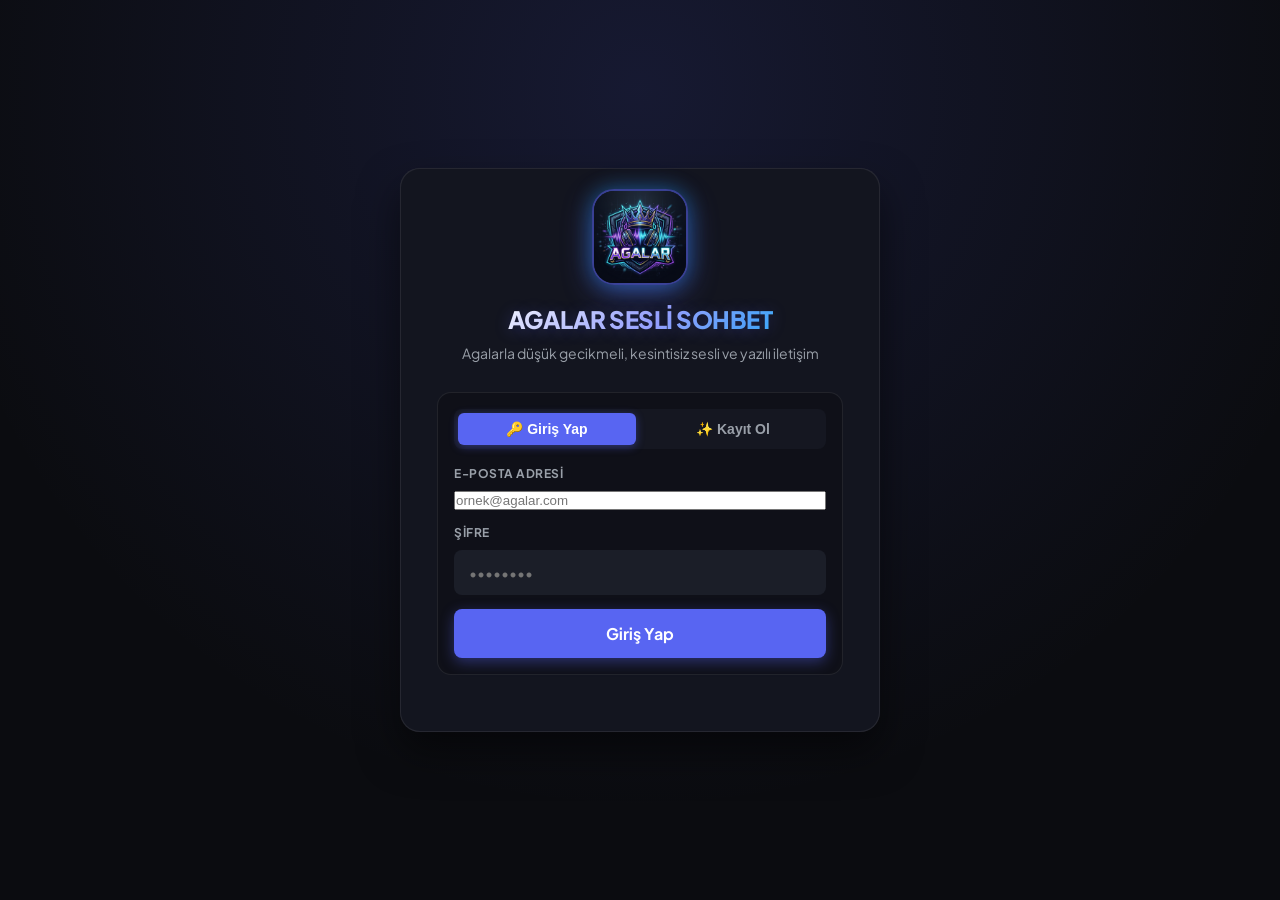
==== static/index.html @ 7a7f9367 "Add files via upload" ====
<!DOCTYPE html>
<html lang="tr">
<head>
    <meta charset="UTF-8">
    <meta name="viewport" content="width=device-width, initial-scale=1.0, maximum-scale=1.0, user-scalable=no, viewport-fit=cover">
    <title>AGALAR SESLİ SOHBET</title>
    <link rel="preconnect" href="https://fonts.googleapis.com">
    <link rel="preconnect" href="https://fonts.gstatic.com" crossorigin>
    <link href="https://fonts.googleapis.com/css2?family=Plus+Jakarta+Sans:wght@400;500;600;700;800;900&display=swap" rel="stylesheet">
    <link rel="icon" href="/static/logo.png">
    <link rel="manifest" href="/manifest.json">
    <meta name="theme-color" content="#5865F2">
    <meta name="mobile-web-app-capable" content="yes">
    <meta name="apple-mobile-web-app-capable" content="yes">
    <meta name="apple-mobile-web-app-status-bar-style" content="black-translucent">
    <meta name="apple-mobile-web-app-title" content="Agalar">
    <link rel="apple-touch-icon" href="/icon-192.png">
    <link rel="stylesheet" href="/static/style.css">
</head>
<body>
    <!-- MASAÜSTÜ SİNEMATİK AÇILIŞ ANİMASYONU (SPLASH SCREEN) -->
    <div id="splash-screen" class="splash-screen hidden">
        <div class="splash-content">
            <div class="splash-logo-wrapper">
                <div class="splash-glow-ring ring-1"></div>
                <div class="splash-glow-ring ring-2"></div>
                <img src="/static/logo.png" alt="AGALAR Logo" class="splash-logo-img">
            </div>
            <div class="splash-brand-title">AGALAR SESLİ SOHBET</div>
            <div class="splash-soundwaves">
                <span class="wave-bar"></span>
                <span class="wave-bar"></span>
                <span class="wave-bar"></span>
                <span class="wave-bar"></span>
                <span class="wave-bar"></span>
                <span class="wave-bar"></span>
                <span class="wave-bar"></span>
            </div>
            <div class="splash-progress-box">
                <div class="splash-progress-bar">
                    <div id="splash-progress-fill" class="splash-progress-fill"></div>
                </div>
                <span id="splash-status-text" class="splash-status-text">👑 Ses Motoru Yükleniyor...</span>
            </div>
            <div class="splash-footer-badge">DESKTOP GAMING EDITION • LOW RAM</div>
        </div>
    </div>

    <div id="app">
        <!-- MASAÜSTÜ ÖZEL ÜST BAR (CUSTOM DESKTOP TITLEBAR) -->
        <div id="desktop-custom-titlebar" class="desktop-custom-titlebar">
            <div class="dt-left">
                <img src="/static/logo.png" alt="Logo" class="dt-logo">
                <span class="dt-app-title">AGALAR SESLİ SOHBET</span>
                <span class="dt-badge-edition">PRO DESKTOP</span>
            </div>
            <div class="dt-center">
                <span class="dt-status-pill">
                    <span class="pill-dot"></span>
                    <span id="dt-channel-indicator">Beklemede</span>
                </span>
            </div>
            <div class="dt-right">
                <div class="dt-stat-item" title="Tahmini RAM Tüketimi">
                    <span class="dt-stat-icon">⚡</span>
                    <span class="dt-stat-val">~34 MB</span>
                </div>
                <button type="button" id="btn-toggle-compact" class="dt-btn-action" title="Kompakt / Tam Ekran Görünüm">
                    <span id="compact-icon">🗖</span>
                    <span id="compact-text">Kompakt Mod</span>
                </button>
            </div>
        </div>

        <!-- 1. GİRİŞ EKRANI (LOBBY) -->
        <div id="lobby-screen" class="screen-view">
            <div class="lobby-card">
                <div class="lobby-header">
                    <div class="app-logo">
                        <img src="/static/logo.png" alt="AGALAR SESLİ SOHBET" class="agalar-brand-logo">
                    </div>
                    <h1 class="brand-title">AGALAR SESLİ SOHBET</h1>
                    <p class="subtitle">Agalarla düşük gecikmeli, kesintisiz sesli ve yazılı iletişim</p>
                </div>

                <!-- KİMLİK DOĞRULAMA (GİRİŞ / KAYIT) ALANI -->
                <div id="auth-guest-view" class="auth-box">
                    <div class="auth-tabs">
                        <button type="button" id="tab-btn-login" class="auth-tab-btn active">🔑 Giriş Yap</button>
                        <button type="button" id="tab-btn-register" class="auth-tab-btn">✨ Kayıt Ol</button>
                    </div>

                    <!-- GİRİŞ FORMU -->
                    <form id="auth-login-form" class="auth-form-card">
                        <div class="form-group">
                            <label for="auth-login-email">E-posta Adresi</label>
                            <input type="email" id="auth-login-email" placeholder="ornek@agalar.com" required autocomplete="email">
                        </div>
                        <div class="form-group">
                            <label for="auth-login-password">Şifre</label>
                            <input type="password" id="auth-login-password" placeholder="••••••••" required autocomplete="current-password">
                        </div>
                        <button type="submit" id="btn-do-login" class="btn-primary" style="width: 100%;">
                            <span>Giriş Yap</span>
                        </button>
                    </form>

                    <!-- KAYIT FORMU -->
                    <form id="auth-register-form" class="auth-form-card hidden">
                        <div class="form-group">
                            <label for="auth-reg-nick">Kullanıcı Adı (Takma Ad)</label>
                            <input type="text" id="auth-reg-nick" placeholder="Örn: KralAga" maxlength="20" required autocomplete="nickname">
                        </div>
                        <div class="form-group">
                            <label for="auth-reg-email">E-posta Adresi</label>
                            <input type="email" id="auth-reg-email" placeholder="ornek@agalar.com" required autocomplete="email">
                        </div>
                        <div class="form-group">
                            <label for="auth-reg-password">Şifre</label>
                            <input type="password" id="auth-reg-password" placeholder="En az 4 karakter" required autocomplete="new-password">
                        </div>
                        <div class="form-group">
                            <label>Profil Rengi</label>
                            <div class="color-picker" id="auth-reg-colors">
                                <button type="button" class="color-swatch active" style="--c: #5865F2;" data-color="#5865F2"></button>
                                <button type="button" class="color-swatch" style="--c: #23A55A;" data-color="#23A55A"></button>
                                <button type="button" class="color-swatch" style="--c: #F23F43;" data-color="#F23F43"></button>
                                <button type="button" class="color-swatch" style="--c: #FEE75C;" data-color="#FEE75C"></button>
                                <button type="button" class="color-swatch" style="--c: #EB459E;" data-color="#EB459E"></button>
                                <button type="button" class="color-swatch" style="--c: #57F287;" data-color="#57F287"></button>
                                <button type="button" class="color-swatch" style="--c: #00B0F4;" data-color="#00B0F4"></button>
                                <button type="button" class="color-swatch" style="--c: #E67E22;" data-color="#E67E22"></button>
                            </div>
                        </div>
                        <button type="submit" id="btn-do-register" class="btn-primary" style="width: 100%;">
                            <span>Kayıt Ol ve Oturumu Aç</span>
                        </button>
                    </form>
                </div>

                <!-- GİRİŞ YAPILMIŞ DURUM: ODA VE KULLANICI PROFİL ALANI -->
                <div id="auth-user-view" class="auth-logged-in-view hidden">
                    <div class="lobby-user-profile-badge">
                        <div class="lup-left">
                            <div class="lup-avatar" id="lobby-user-avatar">A</div>
                            <div class="lup-meta">
                                <div class="lup-name-row">
                                    <span class="lup-name" id="lobby-user-name">Kullanıcı</span>
                                    <span class="role-badge" id="lobby-user-role-badge">👤 Üye</span>
                                </div>
                                <span class="lup-email" id="lobby-user-email">email@agalar.com</span>
                            </div>
                        </div>
                        <div class="lup-actions">
                            <button type="button" id="btn-lobby-edit-nick" class="btn-action-sm" title="Kullanıcı Adını Değiştir">✏️ İsim Değiştir</button>
                            <button type="button" id="btn-lobby-logout" class="btn-action-sm danger" title="Oturumu Kapat">🚪 Çıkış</button>
                        </div>
                    </div>

                    <form id="join-form" class="lobby-form">
                        <!-- Gizli veya uyumlu inputlar -->
                        <input type="hidden" id="nickname-input" value="Misafir">
                        <div class="form-row">
                            <div class="form-group flex-1">
                                <label for="room-input">Sunucu / Grup Adı</label>
                                <input type="text" id="room-input" value="gaming" placeholder="Oda adı" maxlength="30" required autocomplete="off">
                            </div>
                            <div class="form-group flex-1">
                                <label for="select-initial-channel">Başlangıç Ses Odası</label>
                                <select id="select-initial-channel" class="lobby-channel-select">
                                    <option value="channel-1" selected>🔊 Ses Odası 1</option>
                                    <option value="channel-2">🔊 Ses Odası 2</option>
                                    <option value="channel-3">🔊 Ses Odası 3</option>
                                    <option value="channel-4">🔊 Ses Odası 4</option>
                                    <option value="channel-5">🔊 Ses Odası 5</option>
                                </select>
                            </div>
                        </div>

                        <div class="form-group">
                            <label for="password-input">Oda Şifresi (Opsiyonel)</label>
                            <input type="password" id="password-input" placeholder="Gizli oda için şifre (opsiyonel)" maxlength="20" autocomplete="new-password">
                        </div>

                        <!-- Mikrofon Test ve İzin Alanı -->
                        <div class="mic-test-box">
                            <div class="mic-test-header">
                                <span>🎤 Mikrofon Önizleme:</span>
                                <span id="mic-status-badge" class="badge">Bekleniyor</span>
                            </div>
                            <div class="mic-meter-bar">
                                <div id="mic-meter-fill" class="mic-meter-fill"></div>
                            </div>
                            <p class="mic-tip">Odaya girmeden önce mikrofonuna konuşarak çubuğun hareket ettiğini kontrol edebilirsin.</p>
                        </div>

                    <!-- Dış İnternet Tünel Paylaşımı (Bat gerektirmez) -->
                    <div class="tunnel-box">
                        <div class="tunnel-box-header">
                            <span>🌐 Uzaktaki Arkadaşlarla Paylaş</span>
                            <span id="tunnel-badge-lobby" class="badge">Kapalı</span>
                        </div>
                        <p class="tunnel-tip">Farklı evlerdeki arkadaşların için tek tıkla güvenli HTTPS tüneli açabilirsin.</p>
                        
                        <div id="tunnel-inactive-view" class="tunnel-controls">
                            <button type="button" id="btn-start-tunnel" class="btn-tunnel">
                                <span class="spinner hidden" id="tunnel-spinner"></span>
                                <span id="tunnel-btn-text">🌐 Tüneli Başlat (Link Al)</span>
                            </button>
                        </div>

                        <div id="tunnel-active-view" class="tunnel-active-row hidden">
                            <input type="text" id="tunnel-url-display" readonly class="tunnel-input" value="">
                            <button type="button" id="btn-copy-tunnel-url" class="btn-secondary">Kopyala</button>
                            <button type="button" id="btn-stop-tunnel" class="btn-danger-sm" title="Tüneli Kapat">✕</button>
                        </div>
                    </div>

                    <!-- Resmi Masaüstü Uygulaması Yükleme Alanı -->
                    <div class="desktop-app-box">
                        <div class="desktop-box-header">
                            <div class="desktop-box-title">
                                <span class="desktop-icon">👑</span>
                                <div>
                                    <strong class="desktop-title-text">Masaüstü Uygulamasını İndir</strong>
                                    <span class="badge badge-ram">⚡ ~34 MB RAM</span>
                                </div>
                            </div>
                            <span class="badge badge-verified">✔ Güvenli & Virüssüz</span>
                        </div>
                        <p class="desktop-tip">Tarayıcı üzerinden doğrudan Windows masaüstünüze kurulur. Şüpheli dosyalar gerektirmez, Discord gibi ağır programları aratmaz.</p>
                        <div class="desktop-actions">
                            <button type="button" id="btn-install-pwa" class="btn-pwa-install-main">
                                <span class="install-btn-icon">⬇️</span>
                                <span>Masaüstü Uygulaması Olarak İndir / Yükle</span>
                            </button>
                        </div>
                    </div>

                    <div id="error-message" class="error-box hidden"></div>

                    <button type="submit" id="btn-join" class="btn-primary">
                        <span>Odaya Katıl</span>
                        <svg width="20" height="20" viewBox="0 0 24 24" fill="none" stroke="currentColor" stroke-width="2.5">
                            <path d="M5 12h14M12 5l7 7-7 7"/>
                        </svg>
                    </button>
                </form>
            </div>
        </div>
    </div>

        <!-- 2. ODA EKRANI (ROOM INTERFACE) -->
        <div id="room-screen" class="screen-view hidden">
            <!-- ÜST BİLGİ ÇUBUĞU -->
            <header class="room-navbar">
                <div class="room-nav-left">
                    <button type="button" id="btn-mobile-channels-toggle" class="btn-mobile-nav" title="Ses Odaları Listesi">
                        <span class="nav-icon">📋</span>
                        <span class="nav-text">Odalar</span>
                    </button>
                    <div class="brand-badge-mini" title="AGALAR SESLİ SOHBET">
                        <img src="/static/logo.png" alt="AGALAR" class="mini-logo">
                        <span class="mini-brand-text">AGALAR</span>
                    </div>
                    <div class="channel-tag">
                        <span class="icon">🔊</span>
                        <span id="current-room-name" class="room-title">gaming</span>
                    </div>
                    <div class="user-count-badge">
                        <span class="online-dot"></span>
                        <span id="online-count">1 Kişi</span>
                    </div>
                </div>

                <div class="room-nav-center">
                    <div class="latency-indicator" id="latency-indicator" title="Sunucu Gecikmesi">
                        <span class="ping-dot"></span>
                        <span id="ping-text">-- ms</span>
                    </div>
                </div>

                <div class="room-nav-right">
                    <button id="btn-mobile-chat-toggle" class="btn-mobile-nav btn-mobile-chat" title="Yazılı Sohbeti Aç">
                        <span class="nav-icon">💬</span>
                        <span class="nav-text">Sohbet</span>
                        <span id="mobile-chat-unread-dot" class="chat-unread-dot hidden"></span>
                    </button>

                    <button id="btn-pwa-install-nav" class="btn-pwa-nav hidden" title="Masaüstü Uygulaması Olarak Yükle">
                        <span>🖥️ Masaüstüne Yükle</span>
                    </button>

                    <button id="btn-copy-link" class="btn-secondary" title="Arkadaşlarına göndermek için davet linkini kopyala">
                        <svg width="18" height="18" viewBox="0 0 24 24" fill="none" stroke="currentColor" stroke-width="2">
                            <path d="M10 13a5 5 0 0 0 7.54.54l3-3a5 5 0 0 0-7.07-7.07l-1.72 1.71"/>
                            <path d="M14 11a5 5 0 0 0-7.54-.54l-3 3a5 5 0 0 0 7.07 7.07l1.71-1.71"/>
                        </svg>
                        <span id="copy-btn-text">Davet Linki</span>
                    </button>

                    <button id="btn-settings-toggle" class="btn-icon" title="Ses Ayarları">
                        ⚙️
                    </button>

                    <button id="btn-leave-room" class="btn-danger" title="Sunucudan Ayrıl / İsmini veya Odanı Değiştir">
                        <svg width="18" height="18" viewBox="0 0 24 24" fill="none" stroke="currentColor" stroke-width="2">
                            <path d="M9 21H5a2 2 0 0 1-2-2V5a2 2 0 0 1 2-2h4"/>
                            <polyline points="16 17 21 12 16 7"/>
                            <line x1="21" y1="12" x2="9" y2="12"/>
                        </svg>
                        <span>Ayrıl</span>
                    </button>
                </div>
            </header>

            <!-- ANA İÇERİK ALANI (SES ODALARI KANALLARI + SESLİ GRID + YAZILI SOHBET) -->
            <main class="room-main">
                <!-- 1. SOL: DİSCORD TARZI SES ODALARI KANAL LİSTESİ -->
                <aside class="channels-sidebar" id="channels-sidebar">
                    <div class="channels-sidebar-header">
                        <span class="channels-cat-title">🔊 SES ODALARI</span>
                        <button type="button" id="btn-close-channels-sidebar" class="btn-close-sidebar" title="Kapat">✕</button>
                    </div>
                    <div class="voice-channels-list" id="voice-channels-list">
                        <!-- 5 Ses Kanalı -->
                        <div class="channel-wrapper" data-channel-wrapper="channel-1">
                            <button type="button" class="channel-btn active" data-channel-id="channel-1">
                                <span class="ch-icon">🔊</span>
                                <span class="ch-name">Ses Odası 1</span>
                                <span class="ch-count-badge" id="ch-count-channel-1">0</span>
                            </button>
                            <div class="channel-users-list" id="ch-users-channel-1"></div>
                        </div>

                        <div class="channel-wrapper" data-channel-wrapper="channel-2">
                            <button type="button" class="channel-btn" data-channel-id="channel-2">
                                <span class="ch-icon">🔊</span>
                                <span class="ch-name">Ses Odası 2</span>
                                <span class="ch-count-badge" id="ch-count-channel-2">0</span>
                            </button>
                            <div class="channel-users-list" id="ch-users-channel-2"></div>
                        </div>

                        <div class="channel-wrapper" data-channel-wrapper="channel-3">
                            <button type="button" class="channel-btn" data-channel-id="channel-3">
                                <span class="ch-icon">🔊</span>
                                <span class="ch-name">Ses Odası 3</span>
                                <span class="ch-count-badge" id="ch-count-channel-3">0</span>
                            </button>
                            <div class="channel-users-list" id="ch-users-channel-3"></div>
                        </div>

                        <div class="channel-wrapper" data-channel-wrapper="channel-4">
                            <button type="button" class="channel-btn" data-channel-id="channel-4">
                                <span class="ch-icon">🔊</span>
                                <span class="ch-name">Ses Odası 4</span>
                                <span class="ch-count-badge" id="ch-count-channel-4">0</span>
                            </button>
                            <div class="channel-users-list" id="ch-users-channel-4"></div>
                        </div>

                        <div class="channel-wrapper" data-channel-wrapper="channel-5">
                            <button type="button" class="channel-btn" data-channel-id="channel-5">
                                <span class="ch-icon">🔊</span>
                                <span class="ch-name">Ses Odası 5</span>
                                <span class="ch-count-badge" id="ch-count-channel-5">0</span>
                            </button>
                            <div class="channel-users-list" id="ch-users-channel-5"></div>
                        </div>
                    </div>
                </aside>
                <div id="channels-backdrop" class="channels-backdrop hidden"></div>

                <!-- 2. ORTA: AKTİF KANALIN SESLİ KULLANICI KARTLARI -->
                <section class="voice-section" id="voice-section">
                    <!-- MOBİL VE HIZLI KANAL SEÇİM STRIP'İ -->
                    <div class="mobile-channel-strip" id="mobile-channel-strip">
                        <span class="strip-label">Oda Seç:</span>
                        <div class="strip-buttons" id="strip-buttons">
                            <button type="button" class="strip-btn active" data-channel-id="channel-1">Oda 1</button>
                            <button type="button" class="strip-btn" data-channel-id="channel-2">Oda 2</button>
                            <button type="button" class="strip-btn" data-channel-id="channel-3">Oda 3</button>
                            <button type="button" class="strip-btn" data-channel-id="channel-4">Oda 4</button>
                            <button type="button" class="strip-btn" data-channel-id="channel-5">Oda 5</button>
                        </div>
                    </div>

                    <!-- CANLI DİZİ, FİLM VE EKRAN YAYINI SAHNESİ (CENTER STAGE) -->
                    <div id="shared-browser-stage" class="shared-browser-stage hidden">
                        <!-- ÜST KONTROL ÇUBUĞU -->
                        <div class="stage-topbar">
                            <div class="stage-topbar-left">
                                <span class="stage-brand-icon">🖥️</span>
                                <div class="stage-brand-meta">
                                    <span class="stage-brand-title">CANLI DİZİ & EKRAN YAYINI</span>
                                    <span id="stage-controller-badge" class="stage-ctrl-badge">👑 Yönetici: Sen</span>
                                </div>
                            </div>

                            <div class="stage-topbar-right">
                                <div class="stage-stream-volume-wrap" id="stage-stream-volume-wrap" title="Yayın Sesi">
                                    <button type="button" id="btn-stage-vol-mute" class="btn-stage-icon" title="Yayın Sesini Kapat/Aç">🔊</button>
                                    <input type="range" id="stage-vol-slider" class="stage-vol-slider" min="0" max="100" value="100" title="Yayın Sesi">
                                    <span id="stage-vol-label" class="stage-vol-label">100%</span>
                                </div>
                                <button type="button" id="btn-stage-share-screen" class="btn-stage-pill btn-stage-stream-toggle" title="Dizi Sekmesini veya Ekranı Sesli Paylaş (WebRTC Canlı Yayın)">
                                    🖥️ Yayını Başlat
                                </button>
                                <button type="button" id="btn-stage-request-ctrl" class="btn-stage-pill btn-req-ctrl hidden" title="Yayın yetkisini devralmak için izin iste">
                                    ✋ Yayın İste
                                </button>
                                <button type="button" id="btn-stage-layout-toggle" class="btn-stage-pill btn-stage-layout" title="Yayını Küçültüp Üyeleri ve Ses Ayarlarını Göster / Büyüt">
                                    <span id="stage-layout-icon">🗗</span>
                                    <span id="stage-layout-text">Üyeleri Göster</span>
                                </button>
                                <button type="button" id="btn-stage-fullscreen" class="btn-stage-icon" title="Tam Ekran Modu">
                                    ⛶
                                </button>
                                <button type="button" id="btn-stage-close" class="btn-stage-icon btn-stage-close" style="display: none;" title="Yayını Kapat">
                                    ✕
                                </button>
                            </div>
                        </div>

                        <!-- SAHNE İÇERİK VIEWPORT -->
                        <div class="stage-viewport" id="stage-viewport">
                            <!-- Başlangıç / Boş Ekran -->
                            <div id="stage-empty-view" class="stage-empty-view">
                                <div class="empty-view-card">
                                    <div class="empty-view-icon">🍿</div>
                                    <h3>Birlikte Dizi, Film & Ekran Yayını</h3>
                                    <p class="empty-desc">İstediğiniz dizi sitesi (Dizipal vb.), Netflix, YouTube veya masaüstü ekranınızı sesli ve full HD olarak odadaki tüm arkadaşlarınızla canlı izleyin.</p>
                                    
                                    <!-- 1-CLICK SEKME VE EKRAN YAYINI CTA -->
                                    <div class="empty-stream-cta">
                                        <button type="button" id="btn-empty-start-stream" class="btn-primary btn-stream-main">
                                            <span>🖥️ Sekme / Ekran Yayını Başlat</span>
                                            <span class="btn-subtext">(Dizipal, Netflix, YouTube vb. sekmeyi seçip sesli aktarın)</span>
                                        </button>
                                    </div>

                                    <div class="empty-info-box">
                                        <p><strong>💡 Sıfır Gecikme & Sesli Aktarım:</strong> Web siteleri güvenlik nedeniyle dışarıdan gömülmeyi engellediği için en sorunsuz yöntem WebRTC sekme yayınıdır. Tarayıcınızda açtığınız sekmedeki videonun sesi ve görüntüsü sıfır gecikmeyle tüm odaya canlı yansıtılır.</p>
                                    </div>
                                </div>
                            </div>

                            <!-- WebRTC Sekme / Dizi Canlı Yayını -->
                            <div id="stage-stream-wrap" class="stage-media-item hidden">
                                <video id="stage-stream-video" autoplay playsinline></video>
                                <div class="live-stream-badge">🔴 CANLI DİZİ & EKRAN YAYINI</div>

                                <!-- CANLI YAYIN EKRANI ALTI SES & PLAYER KONTROL ÇUBUĞU (DİSCORD/TWITCH TARZI) -->
                                <div class="stage-player-overlay-bar" id="stage-player-overlay-bar">
                                    <div class="overlay-left">
                                        <span class="live-indicator-dot"></span>
                                        <span id="overlay-stream-title" class="overlay-stream-title">Canlı Yayın</span>
                                    </div>
                                    <div class="overlay-right">
                                        <!-- Ses Kontrol Alanı -->
                                        <div class="overlay-volume-control" id="overlay-volume-wrap" title="Yayın Sesi">
                                            <button type="button" id="btn-overlay-vol-mute" class="btn-overlay-action" title="Yayın Sesini Kapat/Aç">
                                                <span id="overlay-vol-icon">🔊</span>
                                            </button>
                                            <input type="range" id="overlay-vol-slider" class="overlay-vol-slider" min="0" max="100" value="100" title="Yayın Sesi">
                                            <span id="overlay-vol-label" class="overlay-vol-label">100%</span>
                                        </div>
                                        <!-- Yayını Küçült / Büyüt Butonu -->
                                        <button type="button" id="btn-overlay-layout-toggle" class="btn-overlay-action btn-overlay-layout" title="Yayını Küçült / Üyeleri Göster">
                                            <span id="overlay-layout-icon">🗗</span>
                                            <span id="overlay-layout-text" class="overlay-layout-text">Üyeleri Göster</span>
                                        </button>
                                        <!-- Tam Ekran Butonu -->
                                        <button type="button" id="btn-overlay-fullscreen" class="btn-overlay-action" title="Tam Ekran Modu">
                                            ⛶
                                        </button>
                                    </div>
                                </div>
                            </div>
                        </div>

                        <!-- SAHNE ALTI KATILIMCILAR ŞERİDİ (Konuşanlar izlerken görünür) -->
                        <div class="stage-dock-strip" id="stage-dock-strip">
                            <span class="stage-dock-title">🎙️ Sesli Sohbet:</span>
                            <div class="stage-dock-speakers" id="stage-dock-speakers">
                                <!-- Dinamik konuşmacı minyatür kartları buraya gelecek -->
                            </div>
                        </div>
                    </div>

                    <div class="voice-grid" id="voice-grid">
                        <!-- Kullanıcı kartları buraya JavaScript tarafından dinamik eklenecek -->
                    </div>

                    <!-- KÜÇÜLTÜLMÜŞ YAYINDA HER ZAMAN GÖRÜNÜR FLOATING GENİŞLETME BUTONU -->
                    <button type="button" id="btn-floating-stage-expand" class="floating-stage-expand-btn hidden" title="Yayını Tam Sinema Moduna Büyüt">
                        <span class="floating-expand-icon">🗖</span>
                        <span class="floating-expand-text">Yayını Büyüt (Sinema Modu)</span>
                    </button>
                </section>

                <!-- SAĞ ALAN: YAZILI SOHBET (GENEL & DM KANALLARI) -->
                <aside class="chat-section" id="chat-section">
                    <!-- MOBİL CHAT ÜST ÇUBUĞU (SES ODASINA GERİ DÖN) -->
                    <div class="mobile-chat-header" id="mobile-chat-header">
                        <button type="button" id="btn-back-from-chat" class="btn-back-chat" title="Ses Odasına Geri Dön">
                            <svg width="18" height="18" viewBox="0 0 24 24" fill="none" stroke="currentColor" stroke-width="2.5">
                                <path d="M19 12H5M12 19l-7-7 7-7"/>
                            </svg>
                            <span>Ses Odası</span>
                        </button>
                        <span class="mobile-chat-title" id="mobile-chat-title"># genel-sohbet</span>
                    </div>

                    <!-- SOHBET SEKMELERİ (CHANNELS & DMS) -->
                    <div class="chat-tabs-bar" id="chat-tabs-bar">
                        <button type="button" class="chat-tab active" data-tab="general" id="tab-general">
                            <span class="tab-icon">#</span>
                            <span class="tab-title">genel-sohbet</span>
                        </button>
                        <!-- Dinamik DM Sekmeleri buraya eklenecek -->
                        <button type="button" id="btn-shared-browser-toggle" class="btn-shared-browser-toggle" title="Canlı Dizi & Ekran Yayını">
                            <span class="browser-btn-icon">🖥️</span>
                            <span>Canlı Yayın</span>
                        </button>
                    </div>

                    <div class="chat-messages" id="chat-messages">
                        <div class="chat-empty-state">
                            <p>Sohbete hoş geldiniz! Arkadaşlarınıza selam verin veya resim yapıştırın 👋</p>
                        </div>
                    </div>

                    <!-- GÖRSEL YÜKLEME ÖNİZLEME STRIP'İ -->
                    <div id="image-staging-box" class="image-staging-box hidden">
                        <div class="staging-preview">
                            <img id="staged-image-preview" src="" alt="Yüklenecek görsel">
                            <button type="button" id="btn-cancel-staged-img" class="btn-cancel-img" title="Görseli kaldır">✕</button>
                        </div>
                        <span class="staging-hint">Görsel hazır • Göndermek için Enter'a basın</span>
                    </div>

                    <!-- EMOJİ SEÇİCİ POPUP -->
                    <div id="chat-emoji-picker" class="chat-emoji-picker hidden">
                        <div class="emoji-picker-header">
                            <span class="emoji-picker-title">😀 Emojiler</span>
                            <button type="button" id="btn-close-emoji" class="emoji-close-btn" title="Kapat">✕</button>
                        </div>
                        <div class="emoji-nav-tabs">
                            <button type="button" class="emoji-nav-tab active" data-cat="faces" title="Yüzler">😀</button>
                            <button type="button" class="emoji-nav-tab" data-cat="hands" title="Jestler">👍</button>
                            <button type="button" class="emoji-nav-tab" data-cat="popular" title="Popüler">🔥</button>
                            <button type="button" class="emoji-nav-tab" data-cat="gaming" title="Oyun & Dizi">🎮</button>
                            <button type="button" class="emoji-nav-tab" data-cat="hearts" title="Kalpler">❤️</button>
                        </div>
                        <div class="emoji-grid" id="emoji-grid">
                            <!-- Emojiler JS ile dinamik listelenir -->
                        </div>
                    </div>

                    <form id="chat-form" class="chat-input-bar">
                        <!-- GÖRSEL VE EMOJİ BUTONLARI -->
                        <input type="file" id="chat-file-input" accept="image/*" class="hidden">
                        <button type="button" id="btn-attach-image" class="btn-attach" title="Görsel Ekle (veya direkt Ctrl+V ile yapıştır)">
                            📷
                        </button>
                        <button type="button" id="btn-toggle-emoji" class="btn-attach" title="Emoji Seç">
                            😊
                        </button>

                        <input type="text" id="chat-input" placeholder="Mesaj yaz veya resim yapıştır (Ctrl+V)..." maxlength="2000" autocomplete="off">
                        
                        <button type="submit" id="chat-send-btn" class="btn-send" title="Gönder">
                            <svg width="18" height="18" viewBox="0 0 24 24" fill="none" stroke="currentColor" stroke-width="2.5">
                                <line x1="22" y1="2" x2="11" y2="13"/>
                                <polygon points="22 2 15 22 11 13 2 9 22 2"/>
                            </svg>
                        </button>
                    </form>
                </aside>
            </main>

            <!-- ALT KONTROL PANELİ (DOCK) -->
            <footer class="room-control-dock">
                <div class="dock-user-info">
                    <div class="dock-avatar" id="dock-avatar">T</div>
                    <div class="dock-meta">
                        <div class="dock-name-row">
                            <span class="dock-username" id="dock-username">Sen</span>
                            <span class="role-badge role-user" id="dock-role-badge">👤 Üye</span>
                            <button type="button" id="btn-dock-edit-name" class="btn-dock-edit" title="Kullanıcı Adını Değiştir">✏️</button>
                        </div>
                        <span class="dock-status" id="dock-connection-status">Bağlandı</span>
                    </div>
                </div>

                <div class="dock-center-controls">
                    <!-- MİKROFON AÇ / KAPAT -->
                    <button id="btn-toggle-mic" class="dock-btn" title="Mikrofonu Kapat / Aç (Kısayol: M)">
                        <div class="dock-btn-icon" id="mic-icon">🎙️</div>
                        <span id="mic-label">Mikrofon</span>
                        <span class="kbd-hint">M</span>
                    </button>

                    <!-- KULAKLIK / SAĞIRLAŞTIR -->
                    <button id="btn-toggle-deafen" class="dock-btn" title="Kulaklığı Kapat / Aç (Kısayol: D)">
                        <div class="dock-btn-icon" id="deafen-icon">🎧</div>
                        <span id="deafen-label">Kulaklık</span>
                        <span class="kbd-hint">D</span>
                    </button>

                    <!-- BAS-KONUŞ VEYA AÇIK MİKROFON MODU -->
                    <div class="dock-toggle-group">
                        <button id="btn-ptt-mode" class="dock-btn-small" title="Konuşma Modu">
                            <span class="mode-icon" id="mode-icon">⚡</span>
                            <span id="mode-text">Açık Mikrofon</span>
                        </button>
                        <div id="ptt-key-badge" class="ptt-badge hidden">
                            Space Bas-Konuş
                        </div>
                    </div>
                </div>

                <div class="dock-right-actions">
                    <button id="btn-chat-toggle" class="dock-btn-icon-only active" title="Sohbet Panelini Gizle/Göster">
                        <span class="dock-icon">💬</span>
                        <span id="dock-chat-unread-dot" class="chat-unread-dot hidden"></span>
                    </button>
                    <button type="button" id="btn-dock-settings" class="dock-btn-icon-only" title="Ses ve Cihaz Ayarları">
                        <span class="dock-icon">⚙️</span>
                    </button>
                </div>
            </footer>
        </div>

        <!-- AYARLAR MODALI -->
        <div id="settings-modal" class="modal-backdrop hidden">
            <div class="modal-card">
                <div class="modal-header">
                    <h2>⚙️ Ses ve İletişim Ayarları</h2>
                    <button id="btn-close-settings" class="btn-close">&times;</button>
                </div>
                <div class="modal-body">
                    <div class="setting-item">
                        <div class="setting-label-row">
                            <label for="select-mic-device">🎙️ Mikrofon (Giriş Aygıtı)</label>
                            <span id="mic-device-count" class="setting-count-badge">0 Aygıt</span>
                        </div>
                        <select id="select-mic-device" class="form-select">
                            <option value="">Varsayılan Mikrofon</option>
                        </select>
                        <div class="settings-mic-test-wrap" title="Mikrofon Ses Seviyesi">
                            <div class="settings-mic-meter-bar">
                                <div id="settings-mic-meter-fill" class="settings-mic-meter-fill"></div>
                            </div>
                            <span id="settings-mic-test-val" class="settings-mic-test-val">Sessiz</span>
                        </div>
                    </div>

                    <div class="setting-item">
                        <div class="setting-label-row">
                            <label for="select-speaker-device">🔊 Hoparlör / Kulaklık (Çıkış Aygıtı)</label>
                            <span id="speaker-device-count" class="setting-count-badge">0 Aygıt</span>
                        </div>
                        <div class="input-with-action">
                            <select id="select-speaker-device" class="form-select flex-1">
                                <option value="">Varsayılan Hoparlör / Kulaklık</option>
                            </select>
                            <button type="button" id="btn-test-speaker" class="btn-secondary btn-test-speaker" title="Hoparlörü Test Et">
                                <span>🔊 Test Et</span>
                            </button>
                        </div>
                        <p id="speaker-support-hint" class="setting-hint">Arkadaşlarınızın sesleri ve video sesleri bu aygıttan çalınır.</p>
                    </div>

                    <div class="setting-item">
                        <label for="select-input-mode">Konuşma Giriş Modu</label>
                        <select id="select-input-mode" class="form-select">
                            <option value="vad">Açık Mikrofon (Voice Activity)</option>
                            <option value="ptt">Bas-Konuş (Push to Talk)</option>
                        </select>
                    </div>

                    <div class="setting-item" id="ptt-key-setting" style="display: none;">
                        <label>Bas-Konuş Tuşu</label>
                        <div class="ptt-key-selector">
                            <span id="ptt-key-name" class="key-tag">Space</span>
                            <button id="btn-change-ptt-key" class="btn-secondary">Tuşu Değiştir</button>
                        </div>
                    </div>

                    <div class="setting-item">
                        <label>Mikrofon Hassasiyeti Eşiği</label>
                        <div class="slider-row">
                            <input type="range" id="slider-mic-threshold" min="5" max="60" value="20" class="form-range">
                            <span id="threshold-val">20%</span>
                        </div>
                    </div>

                    <div class="setting-item">
                        <label class="checkbox-label">
                            <input type="checkbox" id="chk-echo" checked>
                            <span>Yankı Engelleme (Echo Cancellation)</span>
                        </label>
                    </div>

                    <div class="setting-item">
                        <label class="checkbox-label">
                            <input type="checkbox" id="chk-noise" checked>
                            <span>Gürültü Bastırma (Noise Suppression)</span>
                        </label>
                    </div>
                </div>
            </div>
        </div>

        <!-- DAVET VE TÜNEL PAYLAŞIM MODALI -->
        <div id="invite-modal" class="modal-backdrop hidden">
            <div class="modal-card">
                <div class="modal-header">
                    <h2>🌐 Arkadaşlarını Davet Et</h2>
                    <button id="btn-close-invite" class="btn-close">&times;</button>
                </div>
                <div class="modal-body">
                    <div class="invite-section-card">
                        <div class="invite-header">
                            <div>
                                <h4 style="font-size: 14px; font-weight: 700;">1. Farklı Evlerdeki Arkadaşlar İçin (İnternet)</h4>
                                <p class="invite-sub">Mikrofon izni için şifreli HTTPS bağlantısı açar.</p>
                            </div>
                            <span id="room-tunnel-badge" class="badge">Kapalı</span>
                        </div>
                        
                        <div id="room-tunnel-inactive" style="margin-top: 12px;">
                            <button type="button" id="btn-start-tunnel-room" class="btn-primary" style="width: 100%;">
                                <span class="spinner hidden" id="room-tunnel-spinner"></span>
                                <span id="room-tunnel-btn-text">🌐 Tüneli Başlat ve Link Al</span>
                            </button>
                        </div>

                        <div id="room-tunnel-active" style="margin-top: 12px;" class="hidden">
                            <div class="input-with-btn">
                                <input type="text" id="room-tunnel-url-input" readonly class="form-input-text" value="">
                                <button type="button" id="btn-copy-room-tunnel" class="btn-secondary">Kopyala</button>
                            </div>
                            <div class="tunnel-actions-row">
                                <span class="badge active" style="font-size: 11px;">● Bağlantı Aktif</span>
                                <button type="button" id="btn-stop-tunnel-room" class="btn-link-danger">Tüneli Kapat</button>
                            </div>
                        </div>
                    </div>

                    <div class="invite-section-card">
                        <h4 style="font-size: 14px; font-weight: 700;">2. Aynı Ev / Wi-Fi İçin (Yerel Ağ)</h4>
                        <p class="invite-sub">Aynı modeme bağlı olanlar için direkt yerel link:</p>
                        <div class="input-with-btn" style="margin-top: 10px;">
                            <input type="text" id="local-url-input" readonly class="form-input-text" value="">
                            <button type="button" id="btn-copy-local-url" class="btn-secondary">Kopyala</button>
                        </div>
                    </div>
                </div>
            </div>
        </div>

        <!-- SES ELEMANLARI KONTEYNERİ -->
        <div id="audio-container" style="display: none;"></div>

        <!-- TARAYICI SES ENGELİ UYARISI -->
        <div id="autoplay-banner" class="autoplay-alert hidden">
            <span>🔊 Tarayıcınız ses çalmayı durdurdu. <strong>Arkadaşlarınızı duymak için buraya tıklayın!</strong></span>
        </div>

        <!-- LIGHTBOX GÖRSEL BÜYÜTÜCÜ MODAL -->
        <div id="lightbox-modal" class="lightbox-backdrop hidden">
            <div class="lightbox-card">
                <button type="button" id="btn-close-lightbox" class="btn-close-lightbox" title="Kapat">✕</button>
                <div class="lightbox-img-wrapper">
                    <img id="lightbox-img" src="" alt="Tam boy görsel">
                </div>
                <div class="lightbox-footer">
                    <a id="lightbox-download-link" href="#" target="_blank" download="gorsel.png" class="btn-secondary">
                        <span>⬇️ Yeni Sekmede Aç / İndir</span>
                    </a>
                </div>
            </div>
        </div>

        <!-- KONTROL DEVİR TALEBİ MODALI (YÖNETİCİ İÇİN) -->
        <div id="control-request-modal" class="modal-backdrop hidden">
            <div class="modal-card modal-ctrl-card">
                <div class="modal-header">
                    <h2>👑 Kontrol Yetkisi Talebi</h2>
                </div>
                <div class="modal-body">
                    <p id="ctrl-req-text" style="font-size: 14px; margin-bottom: 8px;"><strong>Ali</strong> ortak tarayıcının yönetim yetkisini istiyor.</p>
                    <p style="font-size: 12px; color: var(--text-secondary); margin-bottom: 16px;">Onaylarsanız video linkini değiştirme ve kontrol etme yetkisi ona devredilecek.</p>
                    <div style="display: flex; gap: 10px; justify-content: flex-end;">
                        <button type="button" id="btn-deny-ctrl-request" class="btn-secondary">Reddet</button>
                        <button type="button" id="btn-grant-ctrl-request" class="btn-primary">✔ Yetkiyi Devret</button>
                    </div>
                </div>
            </div>
        </div>

        <!-- MASAÜSTÜ UYGULAMASI VE DÜŞÜK RAM BİLGİ MODALI -->
        <div id="desktop-info-modal" class="modal-backdrop hidden">
            <div class="modal-card">
                <div class="modal-header">
                    <h2>🖥️ Ultra Hafif Masaüstü Uygulaması</h2>
                    <button id="btn-close-desktop-info" class="btn-close">&times;</button>
                </div>
                <div class="modal-body">
                    <div class="desktop-info-grid">
                        <div class="info-metric-card">
                            <span class="metric-title">Discord / Electron</span>
                            <span class="metric-val danger">450 - 700 MB</span>
                            <span class="metric-sub">Ağır arka plan işlemleri</span>
                        </div>
                        <div class="info-metric-card highlight">
                            <span class="metric-title">Bizim Uygulama</span>
                            <span class="metric-val success">~30 - 45 MB</span>
                            <span class="metric-sub">Sıfır FPS kaybı, tam performans</span>
                        </div>
                    </div>

                    <div class="desktop-guide-card">
                        <h4>Nasıl Kurulur? (Tek Tıkla Resmi Kurulum)</h4>
                        <ol class="desktop-steps-list">
                            <li><strong>Adım 1:</strong> Lobideki <em>"Masaüstü Uygulaması Olarak İndir / Yükle"</em> butonuna basın.</li>
                            <li><strong>Adım 2:</strong> Tarayıcınızın onay penceresinde <em>"Yükle"</em> seçeneğine tıklayın. (Veya adres çubuğunun en sağındaki yükleme simgesine tıklayın)</li>
                            <li><strong>Tamamdır!</strong> Uygulama doğrudan Windows Masaüstünüze ve Başlat menünüze güvenli şekilde eklenir. Şüpheli dosyalar veya .bat indirmeniz gerekmez!</li>
                        </ol>
                    </div>

                    <div class="desktop-features-list">
                        <div>✔ <strong>Arka Planda Dinleme:</strong> Oyun oynarken veya pencere simge durumundayken sesiniz ve arkadaşlarınızın sesi kesilmez.</div>
                        <div>✔ <strong>Otomatik Donanım Tasarrufu:</strong> Pencere gizlendiğinde ekran animasyonları durdurularak işlemci ve RAM kullanımı minimuma çekilir.</div>
                    </div>
                </div>
            </div>
        </div>

        <!-- KULLANICI ADI & PROFİL DÜZENLEME MODALI -->
        <div id="edit-profile-modal" class="modal-backdrop hidden">
            <div class="modal-card modal-profile-card">
                <div class="modal-header">
                    <h2>✏️ Kullanıcı Profilini Düzenle</h2>
                    <button type="button" id="btn-close-edit-profile" class="btn-close">&times;</button>
                </div>
                <div class="modal-body">
                    <form id="edit-profile-form">
                        <div class="form-group" style="margin-bottom: 16px;">
                            <label for="input-edit-nickname">Yeni Kullanıcı Adı</label>
                            <input type="text" id="input-edit-nickname" class="form-input-text" maxlength="20" placeholder="Kullanıcı Adı" required>
                        </div>
                        <div class="form-group" style="margin-bottom: 20px;">
                            <label>Avatar Rengi</label>
                            <div class="color-picker" id="edit-profile-colors">
                                <button type="button" class="color-swatch active" style="--c: #5865F2;" data-color="#5865F2"></button>
                                <button type="button" class="color-swatch" style="--c: #23A55A;" data-color="#23A55A"></button>
                                <button type="button" class="color-swatch" style="--c: #F23F43;" data-color="#F23F43"></button>
                                <button type="button" class="color-swatch" style="--c: #FEE75C;" data-color="#FEE75C"></button>
                                <button type="button" class="color-swatch" style="--c: #EB459E;" data-color="#EB459E"></button>
                                <button type="button" class="color-swatch" style="--c: #57F287;" data-color="#57F287"></button>
                                <button type="button" class="color-swatch" style="--c: #00B0F4;" data-color="#00B0F4"></button>
                                <button type="button" class="color-swatch" style="--c: #E67E22;" data-color="#E67E22"></button>
                            </div>
                        </div>
                        <div style="display: flex; gap: 10px; justify-content: flex-end;">
                            <button type="button" id="btn-cancel-edit-profile" class="btn-secondary">İptal</button>
                            <button type="submit" id="btn-submit-edit-profile" class="btn-primary">Kaydet</button>
                        </div>
                    </form>
                </div>
            </div>
        </div>

        <!-- ADMİN & YETKİLİ MODERASYON MODALI -->
        <div id="mod-user-modal" class="modal-backdrop hidden">
            <div class="modal-card modal-mod-card">
                <div class="modal-header">
                    <h2>🛡️ Kullanıcı Yönetimi & Moderasyon</h2>
                    <button type="button" id="btn-close-mod-modal" class="btn-close">&times;</button>
                </div>
                <div class="modal-body">
                    <!-- Hedef Kullanıcı Başlığı -->
                    <div class="mod-user-header">
                        <div class="mod-avatar" id="mod-target-avatar">U</div>
                        <div class="mod-meta">
                            <div class="mod-name-row">
                                <h3 id="mod-target-name">Kullanıcı</h3>
                                <span class="role-badge" id="mod-target-role">👤 Üye</span>
                            </div>
                            <span class="mod-sub" id="mod-target-status">Ses Odası 1</span>
                        </div>
                    </div>

                    <!-- Hızlı Moderasyon Aksiyonları -->
                    <div class="mod-section">
                        <div class="mod-section-title">⚡ Hızlı İşlemler</div>
                        <div class="mod-actions-grid">
                            <!-- Sustur / Mute Kaldır -->
                            <button type="button" id="btn-mod-toggle-mute" class="btn-mod-action danger">
                                <span class="btn-icon">🔇</span>
                                <span id="mod-mute-text">Sunucu Genelinde Sustur</span>
                            </button>

                            <!-- Odadan At (Kick) -->
                            <button type="button" id="btn-mod-kick" class="btn-mod-action danger">
                                <span class="btn-icon">🚫</span>
                                <span>Odadan At (Kick)</span>
                            </button>
                        </div>
                    </div>

                    <!-- Ses Odasını Zorla Değiştir (Force Move) -->
                    <div class="mod-section">
                        <div class="mod-section-title">🔀 Odaya Taşı</div>
                        <div class="mod-move-row">
                            <select id="select-mod-channel" class="form-select">
                                <option value="channel-1">🔊 Ses Odası 1</option>
                                <option value="channel-2">🔊 Ses Odası 2</option>
                                <option value="channel-3">🔊 Ses Odası 3</option>
                                <option value="channel-4">🔊 Ses Odası 4</option>
                                <option value="channel-5">🔊 Ses Odası 5</option>
                            </select>
                            <button type="button" id="btn-mod-move" class="btn-secondary">Taşı</button>
                        </div>
                    </div>

                    <!-- Yetki Verme & Rol Atama Bölümü (Sadece Admin veya Yetki Yöneticileri için) -->
                    <div class="mod-section" id="mod-permissions-section">
                        <div class="mod-section-title">👑 Yetki ve Rol Düzenleme</div>
                        
                        <div class="form-group" style="margin-bottom: 12px;">
                            <label for="select-mod-role" style="font-size: 13px; font-weight: 600;">Kullanıcı Rolü</label>
                            <select id="select-mod-role" class="form-select">
                                <option value="user">👤 Normal Üye</option>
                                <option value="moderator">🛡️ Moderatör</option>
                                <option value="admin">👑 Sunucu Yöneticisi (Admin)</option>
                            </select>
                        </div>

                        <div class="mod-checkboxes">
                            <label class="checkbox-label">
                                <input type="checkbox" id="chk-perm-mute">
                                <span>🔇 Diğerlerini Susturma Yetkisi (can_mute)</span>
                            </label>
                            <label class="checkbox-label">
                                <input type="checkbox" id="chk-perm-kick">
                                <span>🚫 Kullanıcıları Kickleme Yetkisi (can_kick)</span>
                            </label>
                            <label class="checkbox-label">
                                <input type="checkbox" id="chk-perm-move">
                                <span>🔀 Odasını Değiştirme Yetkisi (can_move)</span>
                            </label>
                            <label class="checkbox-label">
                                <input type="checkbox" id="chk-perm-manage-roles">
                                <span>👑 Yetki Verme & Moderasyon Yetkisi (can_manage_roles)</span>
                            </label>
                        </div>

                        <button type="button" id="btn-mod-save-permissions" class="btn-primary" style="width: 100%; margin-top: 14px;">
                            <span>Yetkileri Kaydet ve Uygula</span>
                        </button>
                    </div>
                </div>
            </div>
        </div>
    </div>

    <!-- SESLERİ OYNATMAK İÇİN SENTEZLEME YAZILIMI APP.JS İÇİNDE BULUNMAKTADIR -->
    <script src="/static/app.js"></script>
</body>
</html>
---- static/style.css ----
:root {
    --bg-main: #0b0c10;
    --bg-surface: #13151f;
    --bg-card: rgba(23, 26, 36, 0.75);
    --bg-card-hover: rgba(33, 37, 52, 0.88);
    --bg-input: #1b1e28;
    --border-color: rgba(255, 255, 255, 0.08);
    --border-highlight: rgba(88, 101, 242, 0.5);

    --primary: #5865f2;
    --primary-hover: #4752c4;
    --accent: #5865f2;
    --accent-gradient: linear-gradient(135deg, #5865f2 0%, #7b68ee 50%, #eb459e 100%);
    --success: #23a55a;
    --danger: #f23f43;
    --warning: #fee75c;

    --text-primary: #f8f9fa;
    --text-secondary: #9aa0a9;
    --text-muted: #676d77;

    --radius-sm: 8px;
    --radius-md: 14px;
    --radius-lg: 20px;
    --radius-full: 9999px;

    --font: 'Plus Jakarta Sans', system-ui, -apple-system, sans-serif;
    --transition: all 0.22s cubic-bezier(0.16, 1, 0.3, 1);
}

* {
    box-sizing: border-box;
    margin: 0;
    padding: 0;
}

body {
    background-color: var(--bg-main);
    color: var(--text-primary);
    font-family: var(--font);
    line-height: 1.5;
    overflow: hidden;
    height: 100vh;
    width: 100vw;
    -webkit-font-smoothing: antialiased;
}

#app {
    height: 100%;
    width: 100%;
    position: relative;
}

.screen-view {
    height: 100%;
    width: 100%;
    display: flex;
    position: absolute;
    top: 0;
    left: 0;
}

.hidden {
    display: none !important;
}

/* ==========================================================================
   1. GİRİŞ EKRANI (LOBBY)
   ========================================================================== */
#lobby-screen {
    align-items: center;
    justify-content: center;
    background: radial-gradient(circle at 50% 10%, rgba(88, 101, 242, 0.15), transparent 70%), var(--bg-main);
    padding: 20px;
    overflow-y: auto;
}

.lobby-card {
    background: var(--bg-surface);
    border: 1px solid var(--border-color);
    border-radius: var(--radius-lg);
    box-shadow: 0 20px 40px rgba(0, 0, 0, 0.5), 0 0 1px rgba(255, 255, 255, 0.1);
    width: 100%;
    max-width: 480px;
    padding: 36px;
    animation: fadeInScale 0.3s ease-out;
}

@keyframes fadeInScale {
    from {
        opacity: 0;
        transform: scale(0.96);
    }
    to {
        opacity: 1;
        transform: scale(1);
    }
}

.lobby-header {
    text-align: center;
    margin-bottom: 28px;
}

.app-logo {
    display: inline-flex;
    align-items: center;
    justify-content: center;
    width: 64px;
    height: 64px;
    border-radius: var(--radius-md);
    background: linear-gradient(135deg, #5865f2, #eb459e);
    margin-bottom: 16px;
    box-shadow: 0 8px 24px rgba(88, 101, 242, 0.3);
}

.logo-icon {
    font-size: 32px;
}

.lobby-header h1 {
    font-size: 24px;
    font-weight: 800;
    letter-spacing: -0.5px;
    margin-bottom: 6px;
}

.subtitle {
    font-size: 14px;
    color: var(--text-secondary);
}

.lobby-form {
    display: flex;
    flex-direction: column;
    gap: 20px;
}

.form-group {
    display: flex;
    flex-direction: column;
    gap: 8px;
}

.form-row {
    display: flex;
    gap: 12px;
}

.flex-1 {
    flex: 1;
}

label {
    font-size: 12px;
    font-weight: 700;
    text-transform: uppercase;
    letter-spacing: 0.5px;
    color: var(--text-secondary);
}

input[type="text"],
input[type="password"],
.form-select {
    background: var(--bg-input);
    border: 1px solid transparent;
    border-radius: var(--radius-sm);
    color: var(--text-primary);
    font-family: var(--font);
    font-size: 15px;
    padding: 12px 14px;
    outline: none;
    transition: var(--transition);
}

input[type="text"]:focus,
input[type="password"]:focus,
.form-select:focus {
    border-color: var(--primary);
    box-shadow: 0 0 0 3px rgba(88, 101, 242, 0.2);
}

.color-picker {
    display: flex;
    gap: 10px;
    flex-wrap: wrap;
}

.color-swatch {
    width: 34px;
    height: 34px;
    border-radius: 50%;
    background-color: var(--c);
    border: 2px solid transparent;
    cursor: pointer;
    transition: var(--transition);
}

.color-swatch:hover {
    transform: scale(1.15);
}

.color-swatch.active {
    border-color: #ffffff;
    box-shadow: 0 0 12px var(--c);
    transform: scale(1.15);
}

/* Mikrofon Test Kutusu */
.mic-test-box {
    background: rgba(0, 0, 0, 0.25);
    border: 1px solid var(--border-color);
    border-radius: var(--radius-sm);
    padding: 14px;
}

.mic-test-header {
    display: flex;
    justify-content: space-between;
    align-items: center;
    font-size: 13px;
    margin-bottom: 10px;
    font-weight: 600;
}

.badge {
    background: var(--bg-card);
    padding: 3px 8px;
    border-radius: var(--radius-full);
    font-size: 11px;
    color: var(--text-secondary);
}

.badge.active {
    background: rgba(35, 165, 90, 0.2);
    color: var(--success);
}

.mic-meter-bar {
    width: 100%;
    height: 8px;
    background: var(--bg-input);
    border-radius: var(--radius-full);
    overflow: hidden;
    position: relative;
}

.mic-meter-fill {
    height: 100%;
    width: 0%;
    background: linear-gradient(90deg, var(--success), var(--warning), var(--danger));
    border-radius: var(--radius-full);
    transition: width 0.05s ease-out;
}

.mic-tip {
    font-size: 11px;
    color: var(--text-muted);
    margin-top: 8px;
    line-height: 1.4;
}

.error-box {
    background: rgba(242, 63, 67, 0.15);
    border: 1px solid rgba(242, 63, 67, 0.4);
    color: #ff787b;
    padding: 10px 14px;
    border-radius: var(--radius-sm);
    font-size: 13px;
    font-weight: 500;
}

.btn-primary {
    background: var(--primary);
    color: #ffffff;
    border: none;
    border-radius: var(--radius-sm);
    font-family: var(--font);
    font-size: 16px;
    font-weight: 700;
    padding: 14px;
    cursor: pointer;
    display: flex;
    align-items: center;
    justify-content: center;
    gap: 8px;
    transition: var(--transition);
    box-shadow: 0 4px 14px rgba(88, 101, 242, 0.4);
}

.btn-primary:hover {
    background: var(--primary-hover);
    transform: translateY(-1px);
}

/* ==========================================================================
   2. ODA EKRANI (ROOM SCREEN)
   ========================================================================== */
#room-screen {
    flex-direction: column;
}

/* Üst Navigasyon */
.room-navbar {
    height: 58px;
    background: rgba(19, 21, 31, 0.85);
    backdrop-filter: blur(20px);
    -webkit-backdrop-filter: blur(20px);
    border-bottom: 1px solid var(--border-color);
    display: flex;
    align-items: center;
    justify-content: space-between;
    padding: 0 20px;
    flex-shrink: 0;
    z-index: 100;
}

.room-nav-left {
    display: flex;
    align-items: center;
    gap: 14px;
}

.channel-tag {
    display: flex;
    align-items: center;
    gap: 8px;
    font-weight: 700;
    font-size: 16px;
}

.user-count-badge {
    display: flex;
    align-items: center;
    gap: 6px;
    background: var(--bg-card);
    padding: 4px 10px;
    border-radius: var(--radius-full);
    font-size: 12px;
    color: var(--text-secondary);
}

.online-dot {
    width: 8px;
    height: 8px;
    border-radius: 50%;
    background: var(--success);
    box-shadow: 0 0 8px var(--success);
}

.room-nav-center {
    display: flex;
    align-items: center;
}

.latency-indicator {
    display: flex;
    align-items: center;
    gap: 6px;
    font-size: 12px;
    font-weight: 600;
    color: var(--text-secondary);
    background: rgba(0, 0, 0, 0.2);
    padding: 4px 10px;
    border-radius: var(--radius-full);
}

.ping-dot {
    width: 6px;
    height: 6px;
    border-radius: 50%;
    background: var(--success);
}

.room-nav-right {
    display: flex;
    align-items: center;
    gap: 10px;
}

.btn-secondary {
    background: rgba(255, 255, 255, 0.05);
    color: var(--text-primary);
    border: 1px solid var(--border-color);
    border-radius: var(--radius-sm);
    font-family: var(--font);
    font-size: 13px;
    font-weight: 600;
    padding: 7px 14px;
    cursor: pointer;
    display: flex;
    align-items: center;
    gap: 6px;
    transition: var(--transition);
}

.btn-secondary:hover {
    background: rgba(255, 255, 255, 0.1);
    border-color: rgba(255, 255, 255, 0.2);
    transform: translateY(-1px);
}

.btn-secondary:active {
    transform: scale(0.97);
}

.btn-danger {
    background: rgba(242, 63, 67, 0.12);
    color: #ff6b6e;
    border: 1px solid rgba(242, 63, 67, 0.3);
    border-radius: var(--radius-sm);
    font-family: var(--font);
    font-size: 13px;
    font-weight: 700;
    padding: 7px 14px;
    cursor: pointer;
    display: flex;
    align-items: center;
    gap: 6px;
    transition: var(--transition);
}

.btn-danger:hover {
    background: var(--danger);
    color: #ffffff;
    box-shadow: 0 4px 14px rgba(242, 63, 67, 0.4);
    transform: translateY(-1px);
}

.btn-danger:active {
    transform: scale(0.97);
}

.btn-icon {
    background: rgba(255, 255, 255, 0.05);
    border: 1px solid var(--border-color);
    color: var(--text-primary);
    border-radius: var(--radius-sm);
    width: 36px;
    height: 36px;
    display: flex;
    align-items: center;
    justify-content: center;
    font-size: 16px;
    cursor: pointer;
    transition: var(--transition);
}

.btn-icon:hover {
    background: rgba(255, 255, 255, 0.12);
    border-color: rgba(255, 255, 255, 0.2);
    transform: translateY(-1px);
}

.btn-icon:active {
    transform: scale(0.95);
}

/* Ana Alan (Channels Sidebar + Voice Grid + Chat) */
.room-main {
    flex: 1;
    display: flex;
    overflow: hidden;
    position: relative;
}

/* ==========================================================================
   SES ODALARI KANAL LİSTESİ (CHANNELS SIDEBAR)
   ========================================================================== */
.channels-sidebar {
    width: 210px;
    background: rgba(17, 18, 20, 0.75);
    backdrop-filter: blur(10px);
    border-right: 1px solid var(--border-color);
    display: flex;
    flex-direction: column;
    flex-shrink: 0;
    padding: 16px 10px;
    gap: 10px;
    overflow-y: auto;
}

.channels-sidebar-header {
    padding: 0 8px 4px 8px;
}

.channels-cat-title {
    font-size: 11px;
    font-weight: 800;
    letter-spacing: 0.8px;
    color: var(--text-muted);
}

.voice-channels-list {
    display: flex;
    flex-direction: column;
    gap: 6px;
}

.channel-wrapper {
    display: flex;
    flex-direction: column;
    gap: 3px;
}

.channel-btn {
    width: 100%;
    background: transparent;
    border: none;
    border-radius: var(--radius-sm);
    color: var(--text-secondary);
    font-family: var(--font);
    font-size: 13px;
    font-weight: 600;
    padding: 9px 12px;
    display: flex;
    align-items: center;
    gap: 8px;
    cursor: pointer;
    transition: var(--transition);
    text-align: left;
    position: relative;
}

.channel-btn:hover {
    background: rgba(255, 255, 255, 0.05);
    color: var(--text-primary);
    transform: translateX(2px);
}

.channel-btn.active {
    background: rgba(88, 101, 242, 0.16);
    color: #ffffff;
    padding-left: 12px;
}

.channel-btn.active::before {
    content: '';
    position: absolute;
    left: 0;
    top: 6px;
    bottom: 6px;
    width: 3px;
    background: var(--primary);
    border-radius: 0 4px 4px 0;
    box-shadow: 0 0 10px var(--primary);
}

.channel-btn .ch-icon {
    font-size: 14px;
    opacity: 0.8;
}

.channel-btn.active .ch-icon {
    opacity: 1;
    color: var(--primary);
}

.channel-btn .ch-name {
    flex: 1;
    overflow: hidden;
    text-overflow: ellipsis;
    white-space: nowrap;
}

.ch-count-badge {
    font-size: 11px;
    font-weight: 700;
    padding: 1px 6px;
    border-radius: var(--radius-full);
    background: rgba(255, 255, 255, 0.07);
    color: var(--text-muted);
}

.channel-btn.active .ch-count-badge {
    background: var(--primary);
    color: #ffffff;
}

.channel-users-list {
    display: flex;
    flex-direction: column;
    gap: 2px;
    padding-left: 26px;
}

.ch-user-item {
    font-size: 12px;
    color: var(--text-muted);
    display: flex;
    align-items: center;
    gap: 6px;
    padding: 3px 6px;
    border-radius: var(--radius-sm);
    overflow: hidden;
    text-overflow: ellipsis;
    white-space: nowrap;
}

.ch-user-dot {
    width: 6px;
    height: 6px;
    border-radius: 50%;
    background: var(--success);
    flex-shrink: 0;
}

.ch-user-item.speaking .ch-user-dot {
    box-shadow: 0 0 6px var(--success);
    transform: scale(1.3);
}

/* Mobil / Küçük Ekran Hızlı Kanal Strip'i */
.mobile-channel-strip {
    display: none;
    width: 100%;
    background: var(--bg-surface);
    border-bottom: 1px solid var(--border-color);
    padding: 8px 12px;
    align-items: center;
    gap: 10px;
    overflow-x: auto;
}

.strip-label {
    font-size: 11px;
    font-weight: 700;
    color: var(--text-muted);
    white-space: nowrap;
}

.strip-buttons {
    display: flex;
    gap: 6px;
    overflow-x: auto;
}

.strip-btn {
    background: var(--bg-card);
    border: 1px solid var(--border-color);
    border-radius: var(--radius-full);
    color: var(--text-secondary);
    font-size: 11px;
    font-weight: 600;
    padding: 4px 10px;
    cursor: pointer;
    white-space: nowrap;
    transition: var(--transition);
}

.strip-btn.active {
    background: var(--primary);
    color: #ffffff;
    border-color: var(--primary);
}

/* Lobi Kanal Seçici */
.lobby-channel-select {
    width: 100%;
    background: var(--bg-input);
    border: 1px solid var(--border-color);
    border-radius: var(--radius-sm);
    padding: 10px 14px;
    font-size: 13px;
    font-weight: 600;
    color: var(--text-primary);
    font-family: var(--font);
    outline: none;
    cursor: pointer;
    transition: var(--transition);
}

.lobby-channel-select:focus {
    border-color: var(--primary);
}

.lobby-channel-select option {
    background: #1e1f22;
    color: #ffffff;
}

/* ==========================================================================
   SESLİ GRİD ALANI
   ========================================================================== */
.voice-section {
    flex: 1;
    display: flex;
    flex-direction: column;
    align-items: center;
    justify-content: center;
    padding: 16px;
    overflow-y: auto;
    position: relative;
}

.voice-grid {
    display: grid;
    gap: 20px;
    width: 100%;
    max-width: 1200px;
    height: 100%;
    max-height: 800px;
    grid-template-columns: repeat(auto-fit, minmax(280px, 1fr));
    align-content: center;
    justify-content: center;
}

/* 1-6 kişi için optimize edilmiş akıllı grid */
.voice-grid[data-count="1"] {
    grid-template-columns: minmax(320px, 460px);
}
.voice-grid[data-count="2"] {
    grid-template-columns: repeat(2, minmax(280px, 420px));
}
.voice-grid[data-count="3"],
.voice-grid[data-count="4"] {
    grid-template-columns: repeat(2, minmax(260px, 400px));
}
.voice-grid[data-count="5"],
.voice-grid[data-count="6"] {
    grid-template-columns: repeat(3, minmax(240px, 340px));
}

/* KULLANICI KARTI */
.user-card {
    background: var(--bg-card);
    backdrop-filter: blur(16px);
    -webkit-backdrop-filter: blur(16px);
    border: 1px solid var(--border-color);
    border-radius: var(--radius-md);
    padding: 24px;
    display: flex;
    flex-direction: column;
    align-items: center;
    justify-content: space-between;
    position: relative;
    aspect-ratio: 4 / 3;
    transition: var(--transition);
    box-shadow: 0 8px 24px rgba(0, 0, 0, 0.3), inset 0 1px 1px rgba(255, 255, 255, 0.05);
}

.user-card:hover {
    border-color: rgba(255, 255, 255, 0.16);
    background: var(--bg-card-hover);
    transform: translateY(-3px);
    box-shadow: 0 12px 32px rgba(0, 0, 0, 0.45), 0 0 0 1px rgba(88, 101, 242, 0.2);
}

/* AVATAR & KONUŞMA PARLAMASI */
.avatar-wrapper {
    position: relative;
    margin-top: auto;
    margin-bottom: auto;
}

.user-avatar {
    width: 84px;
    height: 84px;
    border-radius: 50%;
    display: flex;
    align-items: center;
    justify-content: center;
    font-size: 34px;
    font-weight: 800;
    color: #ffffff;
    box-shadow: 0 8px 20px rgba(0, 0, 0, 0.5);
    position: relative;
    z-index: 2;
    transition: var(--transition);
}

/* Konuşma Hareketi (Pulse & Aura) */
.avatar-ring {
    position: absolute;
    top: -8px;
    left: -8px;
    right: -8px;
    bottom: -8px;
    border-radius: 50%;
    border: 2px solid var(--success);
    pointer-events: none;
    z-index: 1;
    opacity: 0;
    transform: scale(0.92);
    transition: var(--transition);
}

.user-card.speaking .avatar-ring {
    opacity: 1;
    transform: scale(1.05);
    animation: speakAura 1.4s infinite cubic-bezier(0.16, 1, 0.3, 1);
}

@keyframes speakAura {
    0% {
        box-shadow: 0 0 0 0 rgba(35, 165, 90, 0.8), 0 0 16px rgba(35, 165, 90, 0.5);
    }
    70% {
        box-shadow: 0 0 0 12px rgba(35, 165, 90, 0), 0 0 28px rgba(35, 165, 90, 0.2);
    }
    100% {
        box-shadow: 0 0 0 0 rgba(35, 165, 90, 0), 0 0 0 rgba(35, 165, 90, 0);
    }
}

/* Durum Rozetleri */
.card-badges {
    position: absolute;
    top: 14px;
    right: 14px;
    display: flex;
    gap: 6px;
}

.card-badge-icon {
    width: 28px;
    height: 28px;
    border-radius: 50%;
    background: rgba(0, 0, 0, 0.6);
    display: flex;
    align-items: center;
    justify-content: center;
    font-size: 13px;
    backdrop-filter: blur(4px);
}

.card-badge-icon.muted {
    background: var(--danger);
    color: #ffffff;
}

.card-badge-icon.deafened {
    background: var(--warning);
    color: #111214;
}

/* Alt İsim ve Bireysel Ses Ayarı */
.card-footer {
    width: 100%;
    display: flex;
    flex-direction: column;
    align-items: center;
    gap: 8px;
}

.card-username {
    font-size: 15px;
    font-weight: 700;
    color: var(--text-primary);
    display: flex;
    align-items: center;
    gap: 6px;
}

.tag-you {
    font-size: 11px;
    font-weight: 600;
    color: var(--primary);
    background: rgba(88, 101, 242, 0.15);
    padding: 2px 6px;
    border-radius: 4px;
}

/* Bireysel Ses Kaydırıcısı (Her arkadaşa özel!) */
.peer-volume-control {
    width: 100%;
    display: flex;
    align-items: center;
    gap: 8px;
    background: rgba(0, 0, 0, 0.35);
    border: 1px solid rgba(255, 255, 255, 0.06);
    padding: 5px 12px;
    border-radius: var(--radius-full);
    transition: var(--transition);
}

.peer-volume-control:focus-within,
.peer-volume-control:hover {
    border-color: rgba(88, 101, 242, 0.4);
    background: rgba(0, 0, 0, 0.5);
}

.peer-volume-icon {
    font-size: 13px;
    color: var(--text-secondary);
}

.peer-volume-slider {
    flex: 1;
    -webkit-appearance: none;
    appearance: none;
    height: 5px;
    border-radius: 3px;
    background: var(--bg-input);
    outline: none;
    cursor: pointer;
}

.peer-volume-slider::-webkit-slider-thumb {
    -webkit-appearance: none;
    appearance: none;
    width: 14px;
    height: 14px;
    border-radius: 50%;
    background: var(--primary);
    box-shadow: 0 0 8px rgba(88, 101, 242, 0.6);
    cursor: pointer;
    transition: var(--transition);
}

.peer-volume-slider::-webkit-slider-thumb:hover {
    transform: scale(1.3);
    background: #6f7cf8;
}

.peer-volume-val {
    font-size: 11px;
    font-weight: 700;
    color: var(--text-primary);
    min-width: 34px;
    text-align: right;
    font-variant-numeric: tabular-nums;
}

/* ==========================================================================
   YAZILI SOHBET ALANI (CHAT)
   ========================================================================== */
.chat-section {
    width: 340px;
    background: var(--bg-surface);
    border-left: 1px solid var(--border-color);
    display: flex;
    flex-direction: column;
    flex-shrink: 0;
    transition: var(--transition);
}

.chat-header {
    height: 52px;
    padding: 0 16px;
    border-bottom: 1px solid var(--border-color);
    display: flex;
    flex-direction: column;
    justify-content: center;
}

.chat-title {
    display: flex;
    align-items: center;
    gap: 6px;
}

.chat-title h3 {
    font-size: 14px;
    font-weight: 700;
}

.chat-desc {
    font-size: 11px;
    color: var(--text-secondary);
}

.chat-messages {
    flex: 1;
    padding: 16px;
    overflow-y: auto;
    display: flex;
    flex-direction: column;
    gap: 12px;
}

.chat-empty-state {
    text-align: center;
    color: var(--text-muted);
    font-size: 13px;
    margin: auto 0;
}

/* Mesaj Balonları */
.chat-msg {
    display: flex;
    gap: 10px;
    align-items: flex-start;
    animation: fadeIn 0.2s ease-out;
}

@keyframes fadeIn {
    from { opacity: 0; transform: translateY(4px); }
    to { opacity: 1; transform: translateY(0); }
}

.chat-msg-avatar {
    width: 32px;
    height: 32px;
    border-radius: 50%;
    display: flex;
    align-items: center;
    justify-content: center;
    font-size: 13px;
    font-weight: 700;
    color: #ffffff;
    flex-shrink: 0;
}

.chat-msg-content {
    flex: 1;
    display: flex;
    flex-direction: column;
    gap: 2px;
}

.chat-msg-header {
    display: flex;
    align-items: center;
    gap: 8px;
}

.chat-msg-name {
    font-size: 13px;
    font-weight: 700;
    color: var(--text-primary);
}

.chat-msg-time {
    font-size: 10px;
    color: var(--text-muted);
}

.chat-msg-body {
    font-size: 13px;
    color: var(--text-primary);
    word-break: break-word;
    background: var(--bg-card);
    padding: 6px 12px;
    border-radius: var(--radius-sm);
    width: fit-content;
    max-width: 100%;
}

.chat-msg-system {
    align-self: center;
    font-size: 12px;
    color: var(--text-secondary);
    background: rgba(255, 255, 255, 0.04);
    padding: 4px 12px;
    border-radius: var(--radius-full);
}

.chat-input-bar {
    padding: 12px;
    border-top: 1px solid var(--border-color);
    display: flex;
    gap: 8px;
    align-items: center;
}

#chat-input {
    flex: 1;
    background: var(--bg-input);
    border: none;
    border-radius: var(--radius-sm);
    padding: 10px 12px;
    font-size: 13px;
    color: var(--text-primary);
    font-family: var(--font);
    outline: none;
}

.btn-send {
    background: var(--primary);
    color: #ffffff;
    border: none;
    border-radius: var(--radius-sm);
    width: 36px;
    height: 36px;
    display: flex;
    align-items: center;
    justify-content: center;
    cursor: pointer;
    transition: var(--transition);
}

.btn-send:hover {
    background: var(--primary-hover);
}

/* ==========================================================================
   ALT KONTROL DOCK (DOCK PANEL)
   ========================================================================= */
.room-control-dock {
    height: 72px;
    background: rgba(19, 21, 31, 0.9);
    backdrop-filter: blur(20px);
    -webkit-backdrop-filter: blur(20px);
    border-top: 1px solid var(--border-color);
    display: flex;
    align-items: center;
    justify-content: space-between;
    padding: 0 24px;
    flex-shrink: 0;
    z-index: 90;
}

.dock-user-info {
    display: flex;
    align-items: center;
    gap: 12px;
    width: 220px;
}

.dock-avatar {
    width: 42px;
    height: 42px;
    border-radius: 50%;
    background: var(--primary);
    display: flex;
    align-items: center;
    justify-content: center;
    font-size: 18px;
    font-weight: 800;
    color: #ffffff;
    box-shadow: 0 4px 12px rgba(0, 0, 0, 0.4);
}

.dock-meta {
    display: flex;
    flex-direction: column;
}

.dock-username {
    font-size: 14px;
    font-weight: 700;
}

.dock-status {
    font-size: 11px;
    color: var(--success);
}

.dock-center-controls {
    display: flex;
    align-items: center;
    gap: 14px;
}

.dock-btn {
    background: var(--bg-card);
    border: 1px solid var(--border-color);
    border-radius: var(--radius-sm);
    padding: 8px 16px;
    display: flex;
    align-items: center;
    gap: 8px;
    color: var(--text-primary);
    font-family: var(--font);
    font-size: 13px;
    font-weight: 600;
    cursor: pointer;
    transition: var(--transition);
    position: relative;
    box-shadow: 0 2px 8px rgba(0, 0, 0, 0.2);
}

.dock-btn:hover {
    background: var(--bg-card-hover);
    border-color: rgba(255, 255, 255, 0.15);
    transform: translateY(-1px);
}

.dock-btn:active {
    transform: scale(0.97);
}

.dock-btn.active-danger {
    background: rgba(242, 63, 67, 0.18);
    border-color: rgba(242, 63, 67, 0.5);
    color: #ff6b6e;
    box-shadow: 0 0 12px rgba(242, 63, 67, 0.3);
}

.dock-btn-icon {
    font-size: 18px;
}

.kbd-hint {
    background: rgba(0, 0, 0, 0.3);
    border: 1px solid rgba(255, 255, 255, 0.1);
    font-size: 10px;
    padding: 2px 5px;
    border-radius: 4px;
    color: var(--text-muted);
}

.dock-toggle-group {
    display: flex;
    align-items: center;
    gap: 8px;
}

.dock-btn-small {
    background: var(--bg-card);
    border: 1px solid var(--border-color);
    border-radius: var(--radius-sm);
    padding: 8px 12px;
    display: flex;
    align-items: center;
    gap: 6px;
    color: var(--text-secondary);
    font-size: 12px;
    font-weight: 600;
    cursor: pointer;
    transition: var(--transition);
}

.dock-btn-small:hover {
    background: var(--bg-card-hover);
    color: var(--text-primary);
}

.dock-btn-small.ptt-active {
    border-color: var(--primary);
    color: var(--primary);
    background: rgba(88, 101, 242, 0.15);
}

.ptt-badge {
    background: rgba(88, 101, 242, 0.2);
    border: 1px dashed var(--primary);
    color: #ffffff;
    font-size: 11px;
    font-weight: 700;
    padding: 4px 8px;
    border-radius: 4px;
}

.dock-right-actions {
    width: 220px;
    display: flex;
    justify-content: flex-end;
}

.dock-btn-icon-only {
    width: 40px;
    height: 40px;
    border-radius: var(--radius-sm);
    background: var(--bg-card);
    border: 1px solid var(--border-color);
    font-size: 18px;
    cursor: pointer;
    display: flex;
    align-items: center;
    justify-content: center;
    transition: var(--transition);
}

.dock-btn-icon-only.active {
    background: rgba(88, 101, 242, 0.2);
    border-color: var(--primary);
}

/* ==========================================================================
   MODAL (AYARLAR)
   ========================================================================== */
.modal-backdrop {
    position: fixed;
    top: 0;
    left: 0;
    width: 100%;
    height: 100%;
    background: rgba(0, 0, 0, 0.7);
    backdrop-filter: blur(6px);
    display: flex;
    align-items: center;
    justify-content: center;
    z-index: 100;
    animation: fadeIn 0.2s ease-out;
}

.modal-card {
    background: var(--bg-surface);
    border: 1px solid var(--border-color);
    border-radius: var(--radius-md);
    width: 100%;
    max-width: 480px;
    padding: 24px;
    box-shadow: 0 20px 40px rgba(0, 0, 0, 0.6);
}

.modal-header {
    display: flex;
    justify-content: space-between;
    align-items: center;
    margin-bottom: 20px;
}

.modal-header h2 {
    font-size: 18px;
    font-weight: 700;
}

.btn-close {
    background: transparent;
    border: none;
    font-size: 24px;
    color: var(--text-secondary);
    cursor: pointer;
}

.modal-body {
    display: flex;
    flex-direction: column;
    gap: 18px;
}

.setting-item {
    display: flex;
    flex-direction: column;
    gap: 6px;
}

.setting-label-row {
    display: flex;
    justify-content: space-between;
    align-items: center;
}

.setting-count-badge {
    font-size: 11px;
    font-weight: 700;
    color: var(--text-muted);
    background: rgba(255, 255, 255, 0.06);
    border: 1px solid rgba(255, 255, 255, 0.1);
    padding: 2px 8px;
    border-radius: var(--radius-full);
}

.input-with-action {
    display: flex;
    gap: 8px;
    align-items: center;
}

.input-with-action .form-select {
    flex: 1;
}

.btn-test-speaker {
    white-space: nowrap;
    padding: 9px 14px;
    font-size: 12px;
    font-weight: 700;
    display: inline-flex;
    align-items: center;
    gap: 6px;
    flex-shrink: 0;
    border-radius: var(--radius-sm);
    background: rgba(88, 101, 242, 0.18);
    border: 1px solid rgba(88, 101, 242, 0.4);
    color: #ffffff;
    cursor: pointer;
    transition: var(--transition);
}

.btn-test-speaker:hover {
    background: var(--primary);
    transform: translateY(-1px);
    box-shadow: 0 4px 12px rgba(88, 101, 242, 0.4);
}

.btn-test-speaker:active {
    transform: scale(0.97);
}

.btn-test-speaker.playing {
    background: rgba(35, 165, 90, 0.25);
    border-color: var(--success);
    color: #3dd67d;
}

.setting-hint {
    font-size: 11px;
    color: var(--text-muted);
    line-height: 1.4;
    margin-top: 2px;
}

.settings-mic-test-wrap {
    display: flex;
    align-items: center;
    gap: 10px;
    margin-top: 4px;
    background: rgba(0, 0, 0, 0.28);
    padding: 6px 12px;
    border-radius: var(--radius-sm);
    border: 1px solid var(--border-color);
}

.settings-mic-meter-bar {
    flex: 1;
    height: 8px;
    background: var(--bg-input);
    border-radius: var(--radius-full);
    overflow: hidden;
    position: relative;
}

.settings-mic-meter-fill {
    height: 100%;
    width: 0%;
    background: linear-gradient(90deg, var(--success), var(--warning), var(--danger));
    border-radius: var(--radius-full);
    transition: width 0.05s ease-out;
}

.settings-mic-test-val {
    font-size: 11px;
    font-weight: 700;
    color: var(--text-secondary);
    min-width: 44px;
    text-align: right;
    font-variant-numeric: tabular-nums;
}

.checkbox-label {
    display: flex;
    align-items: center;
    gap: 10px;
    font-size: 14px;
    cursor: pointer;
    color: var(--text-primary);
}

.slider-row {
    display: flex;
    align-items: center;
    gap: 12px;
}

.form-range {
    flex: 1;
}

.ptt-key-selector {
    display: flex;
    align-items: center;
    gap: 12px;
}

.key-tag {
    background: var(--bg-input);
    padding: 6px 14px;
    border-radius: var(--radius-sm);
    font-size: 13px;
    font-weight: 700;
    border: 1px solid var(--border-color);
}


/* ==========================================================================
   TÜNEL & PAYLAŞIM ARAYÜZ STILLERI
   ========================================================================== */
.tunnel-box {
    background: rgba(88, 101, 242, 0.08);
    border: 1px solid rgba(88, 101, 242, 0.25);
    border-radius: var(--radius-sm);
    padding: 14px;
    display: flex;
    flex-direction: column;
    gap: 8px;
}

.tunnel-box-header {
    display: flex;
    justify-content: space-between;
    align-items: center;
    font-size: 13px;
    font-weight: 700;
}

.tunnel-tip {
    font-size: 11px;
    color: var(--text-secondary);
    line-height: 1.4;
}

.btn-tunnel {
    background: linear-gradient(135deg, #5865f2, #7289da);
    color: #ffffff;
    border: none;
    border-radius: var(--radius-sm);
    padding: 10px 14px;
    font-size: 13px;
    font-weight: 700;
    font-family: var(--font);
    cursor: pointer;
    display: flex;
    align-items: center;
    justify-content: center;
    gap: 8px;
    width: 100%;
    transition: var(--transition);
}

.btn-tunnel:hover {
    filter: brightness(1.1);
    transform: translateY(-1px);
}

.tunnel-active-row {
    display: flex;
    gap: 8px;
    align-items: center;
}

.tunnel-input,
.form-input-text {
    flex: 1;
    background: var(--bg-input);
    border: 1px solid var(--border-color);
    border-radius: var(--radius-sm);
    color: var(--text-primary);
    padding: 8px 10px;
    font-size: 12px;
    font-family: monospace;
    outline: none;
}

.btn-danger-sm {
    background: rgba(242, 63, 67, 0.2);
    color: var(--danger);
    border: 1px solid rgba(242, 63, 67, 0.4);
    border-radius: var(--radius-sm);
    padding: 8px 12px;
    font-size: 13px;
    font-weight: 700;
    cursor: pointer;
    transition: var(--transition);
}

.btn-danger-sm:hover {
    background: var(--danger);
    color: #ffffff;
}

.invite-section-card {
    background: var(--bg-card);
    border: 1px solid var(--border-color);
    border-radius: var(--radius-sm);
    padding: 16px;
    display: flex;
    flex-direction: column;
    gap: 6px;
}

.invite-header {
    display: flex;
    justify-content: space-between;
    align-items: flex-start;
}

.invite-sub {
    font-size: 11px;
    color: var(--text-secondary);
}

.input-with-btn {
    display: flex;
    gap: 8px;
    align-items: center;
}

.tunnel-actions-row {
    display: flex;
    justify-content: space-between;
    align-items: center;
    margin-top: 8px;
}

.btn-link-danger {
    background: none;
    border: none;
    color: var(--danger);
    font-size: 11px;
    font-weight: 600;
    cursor: pointer;
    text-decoration: underline;
}

.btn-link-danger:hover {
    color: #ff787b;
}

/* Spinner Animasyonu */
.spinner {
    width: 14px;
    height: 14px;
    border: 2px solid rgba(255, 255, 255, 0.3);
    border-top-color: #ffffff;
    border-radius: 50%;
    display: inline-block;
    animation: spin 0.8s linear infinite;
}

@keyframes spin {
    to { transform: rotate(360deg); }
}

/* Otomatik Oynatma Uyarısı (Tarayıcı sesi kilitlerse) */
.autoplay-alert {
    position: fixed;
    top: 20px;
    left: 50%;
    transform: translateX(-50%);
    background: linear-gradient(135deg, #f23f43, #eb459e);
    color: #ffffff;
    padding: 12px 24px;
    border-radius: var(--radius-full);
    font-size: 14px;
    font-weight: 700;
    cursor: pointer;
    z-index: 1000;
    box-shadow: 0 8px 24px rgba(242, 63, 67, 0.5);
    animation: bounceAlert 1s infinite alternate ease-in-out;
}

@keyframes bounceAlert {
    0% { transform: translateX(-50%) translateY(0); }
    100% { transform: translateX(-50%) translateY(-6px); }
}

/* ==========================================================================
   MODERN SOHBET SEKMELERİ (TABS & DMS)
   ========================================================================== */
.chat-tabs-bar {
    height: 44px;
    background: rgba(0, 0, 0, 0.25);
    border-bottom: 1px solid var(--border-color);
    display: flex;
    align-items: center;
    gap: 4px;
    padding: 0 8px;
    overflow-x: auto;
    scrollbar-width: none;
}

.chat-tabs-bar::-webkit-scrollbar {
    display: none;
}

.chat-tab {
    background: transparent;
    border: none;
    border-radius: var(--radius-sm);
    color: var(--text-secondary);
    font-family: var(--font);
    font-size: 12px;
    font-weight: 600;
    padding: 6px 10px;
    display: flex;
    align-items: center;
    gap: 6px;
    cursor: pointer;
    transition: var(--transition);
    white-space: nowrap;
    position: relative;
}

.chat-tab:hover {
    background: rgba(255, 255, 255, 0.05);
    color: var(--text-primary);
}

.chat-tab.active {
    background: var(--bg-card);
    color: #ffffff;
    box-shadow: 0 2px 8px rgba(0, 0, 0, 0.2);
}

.tab-icon {
    font-size: 13px;
    font-weight: 800;
    color: var(--text-muted);
}

.chat-tab.active .tab-icon {
    color: var(--primary);
}

.tab-unread-dot {
    width: 8px;
    height: 8px;
    background: var(--danger);
    border-radius: 50%;
    box-shadow: 0 0 8px var(--danger);
    animation: speakPulse 1s infinite alternate;
}

.btn-tab-close {
    background: transparent;
    border: none;
    color: var(--text-muted);
    font-size: 11px;
    cursor: pointer;
    padding: 2px 4px;
    border-radius: 3px;
    transition: var(--transition);
}

.btn-tab-close:hover {
    background: rgba(242, 63, 67, 0.2);
    color: var(--danger);
}

.tab-avatar-mini {
    width: 16px;
    height: 16px;
    border-radius: 50%;
    display: inline-flex;
    align-items: center;
    justify-content: center;
    font-size: 10px;
    font-weight: 700;
    color: #ffffff;
    flex-shrink: 0;
}

.chat-dm-tag {
    font-size: 9px;
    font-weight: 700;
    padding: 2px 6px;
    border-radius: 4px;
    background: rgba(88, 101, 242, 0.25);
    color: #8da2fb;
    border: 1px solid rgba(88, 101, 242, 0.4);
    letter-spacing: 0.5px;
}

.chat-msg-private {
    border-left: 2px solid var(--primary);
    padding-left: 6px;
}

/* ==========================================================================
   GÖRSEL PAYLAŞIMI VE ÖNİZLEME (IMAGE ATTACHMENTS)
   ========================================================================== */
.btn-attach {
    background: transparent;
    border: none;
    font-size: 18px;
    cursor: pointer;
    padding: 6px 8px;
    border-radius: var(--radius-sm);
    transition: var(--transition);
}

.btn-attach:hover {
    background: var(--bg-card);
    transform: scale(1.1);
}

.image-staging-box {
    background: var(--bg-card);
    border-top: 1px solid var(--border-color);
    padding: 8px 12px;
    display: flex;
    align-items: center;
    gap: 12px;
    animation: fadeIn 0.2s ease-out;
}

.staging-preview {
    position: relative;
    width: 48px;
    height: 48px;
    border-radius: var(--radius-sm);
    overflow: hidden;
    border: 1px solid var(--primary);
}

.staging-preview img {
    width: 100%;
    height: 100%;
    object-fit: cover;
}

.btn-cancel-img {
    position: absolute;
    top: 2px;
    right: 2px;
    background: rgba(0, 0, 0, 0.7);
    color: #ffffff;
    border: none;
    border-radius: 50%;
    width: 16px;
    height: 16px;
    font-size: 9px;
    cursor: pointer;
    display: flex;
    align-items: center;
    justify-content: center;
}

.staging-hint {
    font-size: 11px;
    color: var(--text-secondary);
}

/* Mesaj İçi Görsel */
.chat-msg-img-container {
    margin-top: 6px;
    max-width: 260px;
    border-radius: var(--radius-sm);
    overflow: hidden;
    border: 1px solid var(--border-color);
    cursor: zoom-in;
    transition: var(--transition);
    background: #000000;
}

.chat-msg-img-container:hover {
    border-color: var(--primary);
    transform: scale(1.02);
}

/* ==========================================================================
   EMOJİ SEÇİCİ POPUP (CHAT EMOJI PICKER)
   ========================================================================== */
.chat-emoji-picker {
    position: absolute;
    bottom: 60px;
    right: 12px;
    width: 290px;
    background: #18191c;
    border: 1px solid rgba(255, 255, 255, 0.12);
    border-radius: var(--radius-md);
    box-shadow: 0 12px 36px rgba(0, 0, 0, 0.7);
    z-index: 100;
    display: flex;
    flex-direction: column;
    overflow: hidden;
    animation: fadeIn 0.15s ease-out;
}

.emoji-picker-header {
    display: flex;
    align-items: center;
    justify-content: space-between;
    padding: 8px 12px;
    background: rgba(255, 255, 255, 0.03);
    border-bottom: 1px solid rgba(255, 255, 255, 0.06);
}

.emoji-picker-title {
    font-size: 12px;
    font-weight: 700;
    color: var(--text-primary);
}

.emoji-close-btn {
    background: transparent;
    border: none;
    color: var(--text-muted);
    cursor: pointer;
    font-size: 13px;
    padding: 2px 6px;
    border-radius: 4px;
    transition: var(--transition);
}

.emoji-close-btn:hover {
    color: #fff;
    background: rgba(255, 255, 255, 0.1);
}

.emoji-nav-tabs {
    display: flex;
    align-items: center;
    background: rgba(0, 0, 0, 0.25);
    border-bottom: 1px solid rgba(255, 255, 255, 0.06);
    padding: 4px 6px;
    gap: 4px;
}

.emoji-nav-tab {
    flex: 1;
    background: transparent;
    border: none;
    font-size: 16px;
    padding: 4px 0;
    border-radius: 4px;
    cursor: pointer;
    transition: var(--transition);
}

.emoji-nav-tab:hover {
    background: rgba(255, 255, 255, 0.08);
}

.emoji-nav-tab.active {
    background: rgba(88, 101, 242, 0.25);
    box-shadow: 0 0 6px rgba(88, 101, 242, 0.4);
}

.emoji-grid {
    display: grid;
    grid-template-columns: repeat(7, 1fr);
    gap: 4px;
    padding: 8px;
    max-height: 200px;
    overflow-y: auto;
}

.emoji-btn {
    background: transparent;
    border: none;
    font-size: 20px;
    line-height: 1;
    padding: 6px 2px;
    border-radius: 4px;
    cursor: pointer;
    transition: transform 0.1s, background 0.1s;
    display: flex;
    align-items: center;
    justify-content: center;
}

.emoji-btn:hover {
    background: rgba(255, 255, 255, 0.12);
    transform: scale(1.25);
}

.chat-msg-img {
    width: 100%;
    max-height: 220px;
    object-fit: cover;
    display: block;
}

/* Kart Üzerinde Hızlı DM Butonu */
.card-dm-action {
    position: absolute;
    top: 14px;
    left: 14px;
}

.btn-card-dm {
    background: rgba(0, 0, 0, 0.5);
    border: 1px solid var(--border-color);
    color: var(--text-secondary);
    border-radius: var(--radius-full);
    padding: 3px 8px;
    font-size: 11px;
    font-weight: 600;
    cursor: pointer;
    display: flex;
    align-items: center;
    gap: 4px;
    backdrop-filter: blur(4px);
    transition: var(--transition);
}

.btn-card-dm:hover {
    background: var(--primary);
    color: #ffffff;
    border-color: var(--primary);
}

/* ==========================================================================
   LIGHTBOX MODAL (TAM BOY GÖRSEL İNCELEME)
   ========================================================================== */
.lightbox-backdrop {
    position: fixed;
    top: 0;
    left: 0;
    width: 100%;
    height: 100%;
    background: rgba(0, 0, 0, 0.88);
    backdrop-filter: blur(12px);
    display: flex;
    align-items: center;
    justify-content: center;
    z-index: 1000;
    animation: fadeIn 0.2s ease-out;
}

.lightbox-card {
    position: relative;
    max-width: 90vw;
    max-height: 90vh;
    display: flex;
    flex-direction: column;
    align-items: center;
    gap: 14px;
}

.lightbox-img-wrapper {
    max-width: 100%;
    max-height: 80vh;
    border-radius: var(--radius-md);
    overflow: hidden;
    box-shadow: 0 20px 60px rgba(0, 0, 0, 0.8);
    border: 1px solid rgba(255, 255, 255, 0.1);
}

.lightbox-img-wrapper img {
    max-width: 100%;
    max-height: 80vh;
    object-fit: contain;
    display: block;
}

.btn-close-lightbox {
    position: absolute;
    top: -40px;
    right: 0;
    background: rgba(255, 255, 255, 0.15);
    color: #ffffff;
    border: none;
    border-radius: 50%;
    width: 32px;
    height: 32px;
    font-size: 16px;
    cursor: pointer;
    display: flex;
    align-items: center;
    justify-content: center;
    transition: var(--transition);
}

.btn-close-lightbox:hover {
    background: var(--danger);
}

.lightbox-footer {
    display: flex;
    gap: 10px;
}

/* ==========================================================================
   MASAÜSTÜ UYGULAMASI VE DÜŞÜK RAM MODU STİLLERİ
   ========================================================================== */
.desktop-app-box {
    margin-top: 14px;
    padding: 14px 16px;
    background: linear-gradient(135deg, rgba(88, 101, 242, 0.08) 0%, rgba(35, 165, 90, 0.08) 100%);
    border: 1px solid rgba(88, 101, 242, 0.25);
    border-radius: var(--radius-md);
    display: flex;
    flex-direction: column;
    gap: 8px;
    transition: var(--transition);
}

.desktop-app-box:hover {
    border-color: rgba(88, 101, 242, 0.45);
    background: linear-gradient(135deg, rgba(88, 101, 242, 0.12) 0%, rgba(35, 165, 90, 0.12) 100%);
}

.desktop-box-header {
    display: flex;
    align-items: center;
    justify-content: space-between;
}

.desktop-box-title {
    display: flex;
    align-items: center;
    gap: 10px;
}

.desktop-icon {
    font-size: 20px;
}

.desktop-title-text {
    font-size: 14px;
    font-weight: 700;
    color: var(--text-primary);
    margin-right: 6px;
}

.badge-ram {
    background: rgba(35, 165, 90, 0.2) !important;
    color: #23A55A !important;
    border: 1px solid rgba(35, 165, 90, 0.35);
    font-weight: 700;
    font-size: 11px;
    padding: 2px 7px;
    border-radius: 12px;
}

.btn-info-circle {
    background: rgba(255, 255, 255, 0.1);
    color: var(--text-secondary);
    border: 1px solid var(--border-color);
    border-radius: 50%;
    width: 22px;
    height: 22px;
    display: flex;
    align-items: center;
    justify-content: center;
    font-size: 12px;
    font-weight: bold;
    cursor: pointer;
    transition: var(--transition);
}

.btn-info-circle:hover {
    background: var(--primary);
    color: #fff;
    border-color: var(--primary);
}

.desktop-tip {
    font-size: 12px;
    color: var(--text-muted);
    line-height: 1.4;
    margin: 0;
}

.desktop-actions {
    display: flex;
    gap: 8px;
    margin-top: 4px;
    flex-wrap: wrap;
}

.badge-verified {
    background: rgba(35, 165, 90, 0.15) !important;
    color: #23A55A !important;
    border: 1px solid rgba(35, 165, 90, 0.35);
    font-size: 11px;
    font-weight: 700;
    padding: 3px 8px;
    border-radius: 12px;
    letter-spacing: 0.3px;
}

.btn-pwa-install-main {
    width: 100%;
    background: linear-gradient(135deg, #5865F2 0%, #3B46B9 100%);
    color: #ffffff;
    border: 1px solid rgba(255, 255, 255, 0.2);
    border-radius: var(--radius-sm);
    padding: 12px 18px;
    font-size: 13px;
    font-weight: 800;
    cursor: pointer;
    display: flex;
    align-items: center;
    justify-content: center;
    gap: 10px;
    box-shadow: 0 4px 18px rgba(88, 101, 242, 0.45);
    transition: var(--transition);
}

.btn-pwa-install-main:hover {
    background: linear-gradient(135deg, #6B77F7 0%, #4752C4 100%);
    transform: translateY(-2px);
    box-shadow: 0 6px 25px rgba(88, 101, 242, 0.65);
}

.install-btn-icon {
    font-size: 16px;
}

/* Room Navbar PWA Button */
.btn-pwa-nav {
    background: rgba(88, 101, 242, 0.18);
    border: 1px solid rgba(88, 101, 242, 0.4);
    color: var(--primary-light, #8591f8);
    border-radius: var(--radius-sm);
    padding: 6px 12px;
    font-size: 12px;
    font-weight: 700;
    cursor: pointer;
    display: inline-flex;
    align-items: center;
    gap: 6px;
    transition: var(--transition);
}

.btn-pwa-nav:hover {
    background: var(--primary);
    color: #fff;
    border-color: var(--primary);
}

/* Desktop Info Modal Styles */
.desktop-info-grid {
    display: grid;
    grid-template-columns: 1fr 1fr;
    gap: 12px;
    margin-bottom: 16px;
}

.info-metric-card {
    background: rgba(0, 0, 0, 0.25);
    border: 1px solid var(--border-color);
    border-radius: var(--radius-md);
    padding: 12px;
    display: flex;
    flex-direction: column;
    align-items: center;
    text-align: center;
    gap: 4px;
}

.info-metric-card.highlight {
    background: rgba(35, 165, 90, 0.1);
    border-color: rgba(35, 165, 90, 0.35);
}

.metric-title {
    font-size: 12px;
    color: var(--text-muted);
    font-weight: 600;
}

.metric-val {
    font-size: 20px;
    font-weight: 800;
}

.metric-val.danger {
    color: #f23f43;
}

.metric-val.success {
    color: #23a55a;
}

.metric-sub {
    font-size: 11px;
    color: var(--text-muted);
}

.desktop-guide-card {
    background: rgba(255, 255, 255, 0.03);
    border: 1px solid var(--border-color);
    border-radius: var(--radius-md);
    padding: 14px;
    margin-bottom: 14px;
}

.desktop-guide-card h4 {
    margin: 0 0 10px 0;
    font-size: 14px;
    font-weight: 700;
    color: var(--text-primary);
}

.desktop-steps-list {
    margin: 0;
    padding-left: 20px;
    display: flex;
    flex-direction: column;
    gap: 10px;
    font-size: 13px;
    color: var(--text-secondary);
    line-height: 1.45;
}

.desktop-features-list {
    display: flex;
    flex-direction: column;
    gap: 8px;
    font-size: 12px;
    color: var(--text-secondary);
    background: rgba(88, 101, 242, 0.06);
    border: 1px solid rgba(88, 101, 242, 0.2);
    border-radius: var(--radius-sm);
    padding: 12px;
}

/* ==========================================================================
   AGALAR SESLİ SOHBET LOGO & MARKA STİLLERİ
   ========================================================================== */
.agalar-brand-logo {
    width: 96px;
    height: 96px;
    border-radius: 22px;
    object-fit: cover;
    box-shadow: 0 8px 30px rgba(88, 101, 242, 0.45), 0 0 20px rgba(0, 176, 244, 0.35);
    border: 2px solid rgba(88, 101, 242, 0.55);
    transition: transform 0.35s cubic-bezier(0.34, 1.56, 0.64, 1), box-shadow 0.35s ease;
}

.agalar-brand-logo:hover {
    transform: scale(1.08) rotate(-3deg);
    box-shadow: 0 14px 40px rgba(88, 101, 242, 0.7), 0 0 30px rgba(0, 176, 244, 0.6);
}

.brand-title {
    font-size: 26px;
    font-weight: 900;
    letter-spacing: 0.8px;
    background: linear-gradient(135deg, #FFFFFF 15%, #9BA7FF 55%, #00B0F4 100%);
    -webkit-background-clip: text;
    -webkit-text-fill-color: transparent;
    margin: 10px 0 4px 0;
    text-transform: uppercase;
    text-shadow: 0 2px 16px rgba(88, 101, 242, 0.3);
}

.brand-badge-mini {
    display: flex;
    align-items: center;
    gap: 8px;
    background: rgba(88, 101, 242, 0.15);
    border: 1px solid rgba(88, 101, 242, 0.3);
    padding: 4px 10px 4px 5px;
    border-radius: 8px;
    margin-right: 8px;
}

.mini-logo {
    width: 24px;
    height: 24px;
    border-radius: 6px;
    object-fit: cover;
    border: 1px solid rgba(255, 255, 255, 0.2);
}

.mini-brand-text {
    font-size: 13px;
    font-weight: 900;
    letter-spacing: 0.8px;
    background: linear-gradient(135deg, #FFFFFF 20%, #8591f8 100%);
    -webkit-background-clip: text;
    -webkit-text-fill-color: transparent;
}

/* ==========================================================================
   MASAÜSTÜ AÇILIŞ ANİMASYONU (CINEMATIC SPLASH SCREEN)
   ========================================================================== */
.splash-screen {
    position: fixed;
    inset: 0;
    width: 100vw;
    height: 100vh;
    background: radial-gradient(circle at center, #131838 0%, #080a12 100%);
    display: flex;
    align-items: center;
    justify-content: center;
    z-index: 999999;
    user-select: none;
    transition: opacity 0.6s cubic-bezier(0.16, 1, 0.3, 1), transform 0.6s cubic-bezier(0.16, 1, 0.3, 1), filter 0.6s ease;
}

.splash-screen.fade-out {
    opacity: 0;
    transform: scale(1.08);
    filter: blur(10px);
    pointer-events: none;
}

.splash-content {
    display: flex;
    flex-direction: column;
    align-items: center;
    text-align: center;
    max-width: 440px;
    padding: 24px;
    position: relative;
}

.splash-logo-wrapper {
    position: relative;
    width: 140px;
    height: 140px;
    display: flex;
    align-items: center;
    justify-content: center;
    margin-bottom: 20px;
}

.splash-glow-ring {
    position: absolute;
    inset: -12px;
    border-radius: 50%;
    border: 2px dashed rgba(88, 101, 242, 0.4);
    animation: ringRotate 10s linear infinite;
}

.splash-glow-ring.ring-2 {
    inset: -24px;
    border: 1px solid rgba(0, 176, 244, 0.25);
    border-top-color: #00B0F4;
    animation: ringRotateReverse 6s linear infinite;
}

@keyframes ringRotate {
    from { transform: rotate(0deg); }
    to { transform: rotate(360deg); }
}

@keyframes ringRotateReverse {
    from { transform: rotate(360deg); }
    to { transform: rotate(0deg); }
}

.splash-logo-img {
    width: 110px;
    height: 110px;
    border-radius: 26px;
    object-fit: cover;
    box-shadow: 0 0 50px rgba(88, 101, 242, 0.7), 0 0 30px rgba(0, 176, 244, 0.5);
    border: 3px solid rgba(88, 101, 242, 0.8);
    animation: logoGlowPulse 2.2s ease-in-out infinite alternate;
}

@keyframes logoGlowPulse {
    0% {
        transform: scale(0.98);
        box-shadow: 0 0 35px rgba(88, 101, 242, 0.5), 0 0 20px rgba(0, 176, 244, 0.4);
    }
    100% {
        transform: scale(1.04);
        box-shadow: 0 0 65px rgba(88, 101, 242, 0.85), 0 0 45px rgba(0, 176, 244, 0.7);
    }
}

.splash-brand-title {
    font-size: 28px;
    font-weight: 900;
    letter-spacing: 1.5px;
    background: linear-gradient(135deg, #FFFFFF 10%, #9BA7FF 50%, #00B0F4 100%);
    -webkit-background-clip: text;
    -webkit-text-fill-color: transparent;
    text-transform: uppercase;
    margin-bottom: 14px;
    text-shadow: 0 4px 20px rgba(88, 101, 242, 0.4);
}

.splash-soundwaves {
    display: flex;
    align-items: center;
    gap: 6px;
    height: 28px;
    margin-bottom: 22px;
}

.wave-bar {
    width: 4px;
    height: 8px;
    background: linear-gradient(180deg, #00B0F4 0%, #5865F2 100%);
    border-radius: 4px;
    animation: waveBounce 0.8s ease-in-out infinite alternate;
}

.wave-bar:nth-child(1) { animation-delay: 0.1s; }
.wave-bar:nth-child(2) { animation-delay: 0.3s; }
.wave-bar:nth-child(3) { animation-delay: 0.5s; }
.wave-bar:nth-child(4) { animation-delay: 0.2s; }
.wave-bar:nth-child(5) { animation-delay: 0.4s; }
.wave-bar:nth-child(6) { animation-delay: 0.6s; }
.wave-bar:nth-child(7) { animation-delay: 0.25s; }

@keyframes waveBounce {
    0% { height: 6px; opacity: 0.4; }
    100% { height: 26px; opacity: 1; }
}

.splash-progress-box {
    width: 280px;
    display: flex;
    flex-direction: column;
    align-items: center;
    gap: 8px;
}

.splash-progress-bar {
    width: 100%;
    height: 5px;
    background: rgba(255, 255, 255, 0.08);
    border-radius: 10px;
    overflow: hidden;
    position: relative;
    border: 1px solid rgba(255, 255, 255, 0.1);
}

.splash-progress-fill {
    width: 0%;
    height: 100%;
    background: linear-gradient(90deg, #5865F2, #00B0F4);
    box-shadow: 0 0 12px #00B0F4;
    border-radius: 10px;
    transition: width 0.4s ease-out;
}

.splash-status-text {
    font-size: 12px;
    color: var(--text-muted);
    font-weight: 600;
    letter-spacing: 0.4px;
}

.splash-footer-badge {
    margin-top: 24px;
    font-size: 10px;
    letter-spacing: 2px;
    color: rgba(255, 255, 255, 0.35);
    font-weight: 700;
}

/* ==========================================================================
   MASAÜSTÜNE ÖZEL ARAYÜZ (DESKTOP MODE) VE KOMPAKT GÖRÜNÜM
   ========================================================================== */

/* Web modunda özel titlebar gizlidir */
.desktop-custom-titlebar {
    display: none;
}

/* Masaüstü modunda özel titlebar görünür */
body.desktop-mode .desktop-custom-titlebar {
    display: flex;
    align-items: center;
    justify-content: space-between;
    height: 38px;
    background: rgba(10, 14, 26, 0.96);
    border-bottom: 1px solid rgba(88, 101, 242, 0.25);
    padding: 0 14px;
    font-size: 12px;
    user-select: none;
    z-index: 100;
    backdrop-filter: blur(16px);
}

.dt-left {
    display: flex;
    align-items: center;
    gap: 8px;
}

.dt-logo {
    width: 20px;
    height: 20px;
    border-radius: 5px;
    object-fit: cover;
}

.dt-app-title {
    font-weight: 800;
    letter-spacing: 0.5px;
    color: #ffffff;
    font-size: 12px;
}

.dt-badge-edition {
    background: rgba(88, 101, 242, 0.25);
    color: #8591f8;
    border: 1px solid rgba(88, 101, 242, 0.4);
    font-size: 9px;
    font-weight: 800;
    padding: 1px 6px;
    border-radius: 4px;
    letter-spacing: 0.5px;
}

.dt-center {
    display: flex;
    align-items: center;
}

.dt-status-pill {
    display: flex;
    align-items: center;
    gap: 6px;
    background: rgba(255, 255, 255, 0.05);
    border: 1px solid rgba(255, 255, 255, 0.1);
    padding: 2px 10px;
    border-radius: 12px;
    font-size: 11px;
    color: var(--text-secondary);
}

.dt-status-pill .pill-dot {
    width: 6px;
    height: 6px;
    border-radius: 50%;
    background: #23A55A;
    box-shadow: 0 0 6px #23A55A;
}

.dt-right {
    display: flex;
    align-items: center;
    gap: 12px;
}

.dt-stat-item {
    display: flex;
    align-items: center;
    gap: 4px;
    font-size: 11px;
    color: #23A55A;
    background: rgba(35, 165, 90, 0.12);
    border: 1px solid rgba(35, 165, 90, 0.25);
    padding: 2px 8px;
    border-radius: 6px;
    font-weight: 700;
}

.dt-btn-action {
    background: rgba(255, 255, 255, 0.07);
    border: 1px solid rgba(255, 255, 255, 0.12);
    color: var(--text-secondary);
    padding: 4px 10px;
    border-radius: 6px;
    font-size: 11px;
    font-weight: 600;
    cursor: pointer;
    display: flex;
    align-items: center;
    gap: 6px;
    transition: var(--transition);
}

.dt-btn-action:hover {
    background: var(--primary);
    color: #ffffff;
    border-color: var(--primary);
}

/* Masaüstü Modunda Arayüz İyileştirmeleri */
body.desktop-mode {
    background: #080b14;
}

body.desktop-mode #app {
    height: calc(100vh - 38px);
}

body.desktop-mode .room-navbar {
    background: rgba(15, 20, 36, 0.85);
    backdrop-filter: blur(20px);
    border-bottom: 1px solid rgba(88, 101, 242, 0.2);
}

body.desktop-mode .channels-sidebar {
    background: rgba(12, 16, 29, 0.85);
    backdrop-filter: blur(20px);
    border-right: 1px solid rgba(88, 101, 242, 0.15);
}

body.desktop-mode .channel-btn:hover {
    background: rgba(88, 101, 242, 0.18);
    transform: translateX(2px);
}

body.desktop-mode .user-card {
    background: rgba(18, 24, 44, 0.7);
    border: 1px solid rgba(88, 101, 242, 0.2);
    backdrop-filter: blur(12px);
    transition: transform 0.2s cubic-bezier(0.34, 1.56, 0.64, 1), box-shadow 0.2s ease;
}

body.desktop-mode .user-card:hover {
    transform: translateY(-2px);
    box-shadow: 0 8px 24px rgba(0, 0, 0, 0.5), 0 0 16px rgba(88, 101, 242, 0.3);
}

body.desktop-mode .user-card.speaking {
    border-color: #23A55A;
    box-shadow: 0 0 25px rgba(35, 165, 90, 0.5), inset 0 0 15px rgba(35, 165, 90, 0.15);
}

/* Masaüstü Kompakt Modu (Oyun Oynarken İkinci Ekran / Mini Pencere) */
body.desktop-mode.compact-mode .chat-sidebar {
    display: none !important;
}

body.desktop-mode.compact-mode .channels-sidebar {
    width: 170px !important;
    min-width: 170px !important;
}

body.desktop-mode.compact-mode .users-grid {
    gap: 8px !important;
    padding: 8px !important;
}

body.desktop-mode.compact-mode .user-card {
    min-width: 110px !important;
    padding: 10px !important;
}

body.desktop-mode.compact-mode .user-avatar {
    width: 48px !important;
    height: 48px !important;
    font-size: 20px !important;
}

/* Kayıtlı Oturum Bilgi Kutusu */
.saved-session-box {
    display: flex;
    align-items: center;
    justify-content: space-between;
    background: rgba(88, 101, 242, 0.12);
    border: 1px solid rgba(88, 101, 242, 0.3);
    border-radius: var(--radius-sm);
    padding: 10px 14px;
    margin-bottom: 16px;
    font-size: 13px;
    color: var(--text-primary);
}

.saved-session-info {
    display: flex;
    align-items: center;
    gap: 8px;
}

.saved-icon {
    font-size: 16px;
}

.btn-clear-session {
    background: rgba(255, 255, 255, 0.08);
    border: 1px solid rgba(255, 255, 255, 0.18);
    color: var(--text-secondary);
    padding: 4px 10px;
    border-radius: 6px;
    font-size: 11px;
    font-weight: 600;
    cursor: pointer;
    transition: var(--transition);
}

.btn-clear-session:hover {
    background: var(--danger);
    color: white;
    border-color: var(--danger);
}

/* ==========================================================================
   ORTAK TARAYICI & BİRLİKTE DİZİ/VİDEO İZLEME (SİNEMA MODU)
   ========================================================================== */

/* Chat Tabs Bar içindeki Birlikte İzle Butonu */
.btn-shared-browser-toggle {
    margin-left: auto;
    background: linear-gradient(135deg, rgba(88, 101, 242, 0.25), rgba(155, 89, 182, 0.25));
    border: 1px solid rgba(88, 101, 242, 0.45);
    color: #ffffff;
    font-family: var(--font);
    font-size: 11px;
    font-weight: 700;
    padding: 5px 10px;
    border-radius: var(--radius-sm);
    display: inline-flex;
    align-items: center;
    gap: 5px;
    cursor: pointer;
    transition: var(--transition);
    white-space: nowrap;
}

.btn-shared-browser-toggle:hover {
    background: linear-gradient(135deg, rgba(88, 101, 242, 0.45), rgba(155, 89, 182, 0.45));
    border-color: var(--primary);
    box-shadow: 0 0 12px rgba(88, 101, 242, 0.35);
    transform: translateY(-1px);
}

.btn-shared-browser-toggle.active {
    background: linear-gradient(135deg, #5865F2, #9B59B6);
    border-color: #ffffff;
    box-shadow: 0 0 16px rgba(155, 89, 182, 0.5);
}

.browser-btn-icon {
    font-size: 13px;
}

/* SİNEMA MODU AKTİF OLDUĞUNDA VOICE-SECTION DAVRANIŞI */
.voice-section.cinema-active {
    padding: 8px;
    background: #090a0d;
}

.voice-section.cinema-active .voice-grid {
    display: none !important;
}

.voice-section.cinema-active .mobile-channel-strip {
    display: none !important;
}

/* YAYIN KÜÇÜLTÜLMÜŞ (IZGARA & ÜYELERİ GÖSTER) MODU - 3+ KİŞİ DESTEKLİ */
.voice-section.cinema-active.stage-minimized {
    display: flex !important;
    flex-direction: column !important;
    gap: 12px;
    overflow-y: auto !important;
    padding: 10px !important;
}

.voice-section.cinema-active.stage-minimized .voice-grid {
    display: grid !important;
    grid-template-columns: repeat(auto-fill, minmax(240px, 1fr)) !important;
    gap: 12px !important;
    width: 100%;
    margin-top: 6px;
    padding-bottom: 70px;
}

.voice-section.cinema-active.stage-minimized .mobile-channel-strip {
    display: flex !important;
}

/* KÜÇÜLTÜLMÜŞ SAHNE - YUKARIDA STICKY SABİTLENİR, ÜYELER AŞAĞI KAYDIRILSA BİLE ASLA KAYBOLMAZ */
.voice-section.cinema-active.stage-minimized .shared-browser-stage {
    position: sticky !important;
    top: 0 !important;
    z-index: 40 !important;
    height: 220px !important;
    min-height: 200px !important;
    max-height: 250px !important;
    flex-shrink: 0;
    border: 2px solid var(--accent);
    box-shadow: 0 10px 30px rgba(0, 0, 0, 0.75), 0 0 15px rgba(88, 101, 242, 0.25);
    transition: all 0.25s cubic-bezier(0.16, 1, 0.3, 1);
}

.voice-section.cinema-active.stage-minimized .stage-dock-strip {
    display: none !important;
}

/* KÜÇÜLTÜLMÜŞ MODDA ÜYE KARTLARI AKILLI, KOMPAKT VE ŞIK HALE GELİR */
.voice-section.cinema-active.stage-minimized .user-card {
    aspect-ratio: auto !important;
    min-height: 140px !important;
    padding: 12px 14px !important;
    display: flex !important;
    flex-direction: column !important;
    justify-content: space-between !important;
    box-shadow: 0 4px 16px rgba(0, 0, 0, 0.35);
}

.voice-section.cinema-active.stage-minimized .user-avatar {
    width: 56px !important;
    height: 56px !important;
    font-size: 22px !important;
}

/* YAYIN KÜÇÜLT / BÜYÜT BUTONU STİLİ - YÜKSEK KONTRASTLI VE HER ZAMAN GÖRÜNÜR */
.btn-stage-layout {
    background: linear-gradient(135deg, #5865f2 0%, #4752c4 100%);
    color: #ffffff;
    border: 1px solid rgba(255, 255, 255, 0.25);
    font-size: 12px;
    font-weight: 700;
    padding: 6px 12px;
    border-radius: var(--radius-sm);
    cursor: pointer;
    display: inline-flex;
    align-items: center;
    gap: 6px;
    box-shadow: 0 4px 14px rgba(88, 101, 242, 0.4);
    transition: var(--transition);
    white-space: nowrap;
    flex-shrink: 0;
}

.btn-stage-layout:hover {
    background: linear-gradient(135deg, #6875f5 0%, #5865f2 100%);
    box-shadow: 0 6px 20px rgba(88, 101, 242, 0.6);
    transform: translateY(-1px);
}

.btn-stage-layout.active-layout {
    background: linear-gradient(135deg, #23a55a 0%, #1a8346 100%);
    border-color: rgba(35, 165, 90, 0.5);
    box-shadow: 0 4px 14px rgba(35, 165, 90, 0.4);
}

/* KÜÇÜLTÜLMÜŞ YAYINDA HER ZAMAN EKRANDA SABİT KALAN YÜZEN (FLOATING) BÜYÜT BUTONU */
.floating-stage-expand-btn {
    position: fixed;
    bottom: 86px;
    right: 24px;
    z-index: 1000;
    display: inline-flex;
    align-items: center;
    gap: 8px;
    background: linear-gradient(135deg, #5865f2 0%, #7b68ee 100%);
    color: #ffffff;
    border: 1px solid rgba(255, 255, 255, 0.25);
    border-radius: var(--radius-full);
    padding: 10px 18px;
    font-family: var(--font);
    font-size: 13px;
    font-weight: 700;
    cursor: pointer;
    box-shadow: 0 8px 24px rgba(88, 101, 242, 0.5), 0 0 1px rgba(255, 255, 255, 0.5);
    animation: floatingPulse 2.5s infinite ease-in-out;
    transition: var(--transition);
}

.floating-stage-expand-btn:hover {
    transform: translateY(-2px) scale(1.04);
    box-shadow: 0 12px 30px rgba(88, 101, 242, 0.7);
}

.floating-stage-expand-btn:active {
    transform: scale(0.97);
}

@keyframes floatingPulse {
    0%, 100% {
        box-shadow: 0 8px 24px rgba(88, 101, 242, 0.45);
    }
    50% {
        box-shadow: 0 8px 30px rgba(123, 104, 238, 0.7), 0 0 14px rgba(88, 101, 242, 0.5);
    }
}

/* SİNEMA SAHNESİ KONTEYNERİ */
.shared-browser-stage {
    display: flex;
    flex-direction: column;
    width: 100%;
    height: 100%;
    max-height: calc(100vh - 120px);
    background: #111214;
    border-radius: var(--radius-md);
    overflow: hidden;
    border: 1px solid rgba(255, 255, 255, 0.08);
    box-shadow: 0 12px 40px rgba(0, 0, 0, 0.6);
    animation: stageExpand 0.3s cubic-bezier(0.16, 1, 0.3, 1);
}

@keyframes stageExpand {
    from {
        opacity: 0;
        transform: scale(0.96) translateY(8px);
    }
    to {
        opacity: 1;
        transform: scale(1) translateY(0);
    }
}

/* SAHNE ÜST KONTROL BARI */
.stage-topbar {
    min-height: 48px;
    background: rgba(20, 21, 25, 0.96);
    backdrop-filter: blur(12px);
    border-bottom: 1px solid rgba(255, 255, 255, 0.08);
    display: flex;
    align-items: center;
    justify-content: space-between;
    padding: 6px 12px;
    gap: 10px;
    z-index: 10;
}

.stage-topbar-left {
    display: flex;
    align-items: center;
    gap: 8px;
    flex-shrink: 1;
    min-width: 0;
}

.stage-brand-icon {
    font-size: 18px;
    flex-shrink: 0;
}

.stage-brand-meta {
    display: flex;
    flex-direction: column;
    gap: 2px;
    min-width: 0;
    overflow: hidden;
}

.stage-brand-title {
    font-size: 11px;
    font-weight: 800;
    letter-spacing: 0.5px;
    color: #ffffff;
    white-space: nowrap;
    overflow: hidden;
    text-overflow: ellipsis;
}

.stage-ctrl-badge {
    font-size: 10px;
    font-weight: 700;
    color: #FEE75C;
    background: rgba(254, 231, 92, 0.12);
    border: 1px solid rgba(254, 231, 92, 0.25);
    padding: 1px 6px;
    border-radius: 4px;
    display: inline-block;
    max-width: 120px;
    overflow: hidden;
    text-overflow: ellipsis;
    white-space: nowrap;
}

/* TARAYICI GEZİNME BUTONLARI (Geri, İleri, Yenile, Google) */
.stage-nav-controls {
    display: flex;
    align-items: center;
    gap: 4px;
    margin-left: 8px;
}

.btn-stage-nav {
    background: rgba(255, 255, 255, 0.06);
    border: 1px solid rgba(255, 255, 255, 0.12);
    color: var(--text-primary);
    width: 28px;
    height: 28px;
    border-radius: var(--radius-sm);
    display: flex;
    align-items: center;
    justify-content: center;
    cursor: pointer;
    transition: var(--transition);
    font-size: 11px;
    font-weight: 700;
}

.btn-stage-nav:hover {
    background: rgba(255, 255, 255, 0.15);
    border-color: rgba(255, 255, 255, 0.25);
    transform: translateY(-1px);
}

.btn-stage-home {
    width: auto;
    padding: 0 9px;
    background: rgba(66, 133, 244, 0.15);
    border-color: rgba(66, 133, 244, 0.35);
    color: #8ab4f8;
    font-size: 11px;
}

.btn-stage-home:hover {
    background: rgba(66, 133, 244, 0.3);
    border-color: #8ab4f8;
    color: #ffffff;
}

/* URL FORM VE GİRİŞ ALANI */
.stage-url-form {
    flex: 1;
    max-width: 580px;
    display: flex;
    align-items: center;
}

.stage-url-input-wrap {
    width: 100%;
    display: flex;
    align-items: center;
    background: rgba(0, 0, 0, 0.4);
    border: 1px solid rgba(255, 255, 255, 0.12);
    border-radius: var(--radius-sm);
    padding: 0 4px 0 10px;
    transition: var(--transition);
}

.stage-url-input-wrap:focus-within {
    border-color: var(--primary);
    box-shadow: 0 0 10px rgba(88, 101, 242, 0.3);
}

.stage-url-icon {
    font-size: 13px;
    opacity: 0.6;
    margin-right: 6px;
}

#stage-url-input {
    flex: 1;
    background: transparent;
    border: none;
    outline: none;
    color: #ffffff;
    font-family: var(--font);
    font-size: 12px;
    padding: 7px 0;
}

#stage-url-input::placeholder {
    color: rgba(255, 255, 255, 0.35);
}

.btn-stage-go {
    background: var(--primary);
    color: white;
    border: none;
    border-radius: 4px;
    font-size: 11px;
    font-weight: 700;
    padding: 4px 10px;
    cursor: pointer;
    transition: var(--transition);
}

.btn-stage-go:hover {
    background: var(--primary-hover);
}

/* SAHNE SAĞ BUTONLARI */
.stage-topbar-right {
    display: flex;
    align-items: center;
    gap: 6px;
    flex-shrink: 0;
}

.stage-stream-volume-wrap {
    display: inline-flex;
    align-items: center;
    gap: 5px;
    background: rgba(255, 255, 255, 0.08);
    border: 1px solid rgba(255, 255, 255, 0.15);
    padding: 3px 8px;
    border-radius: var(--radius-sm);
    transition: var(--transition);
}

.stage-vol-slider {
    width: 60px;
    height: 4px;
    cursor: pointer;
    accent-color: var(--primary);
}

.stage-vol-label {
    font-size: 10px;
    font-weight: 600;
    color: var(--text-muted);
    min-width: 26px;
    white-space: nowrap;
}

.stage-stream-volume-wrap.streamer-mode {
    background: rgba(242, 63, 67, 0.15);
    border-color: rgba(242, 63, 67, 0.3);
}

.stage-stream-volume-wrap.streamer-mode .stage-vol-label {
    color: #f23f43;
    font-size: 9px;
}

.btn-stage-pill {
    background: rgba(255, 255, 255, 0.08);
    border: 1px solid rgba(255, 255, 255, 0.15);
    color: #ffffff;
    font-family: var(--font);
    font-size: 11px;
    font-weight: 600;
    padding: 5px 10px;
    border-radius: var(--radius-sm);
    cursor: pointer;
    transition: var(--transition);
    display: inline-flex;
    align-items: center;
    gap: 4px;
}

.btn-stage-pill:hover {
    background: rgba(255, 255, 255, 0.15);
    border-color: rgba(255, 255, 255, 0.3);
}

.btn-stage-pill.btn-req-ctrl {
    background: rgba(254, 231, 92, 0.15);
    border-color: rgba(254, 231, 92, 0.4);
    color: #FEE75C;
}

.btn-stage-pill.btn-req-ctrl:hover {
    background: rgba(254, 231, 92, 0.25);
    border-color: #FEE75C;
}

.btn-stage-icon {
    background: transparent;
    border: none;
    color: var(--text-secondary);
    width: 28px;
    height: 28px;
    border-radius: var(--radius-sm);
    display: flex;
    align-items: center;
    justify-content: center;
    cursor: pointer;
    transition: var(--transition);
    font-size: 14px;
}

.btn-stage-icon:hover {
    background: rgba(255, 255, 255, 0.08);
    color: #ffffff;
}

.btn-stage-close:hover {
    background: var(--danger);
    color: #ffffff;
}

/* SAHNE GÖRÜNTÜLEME ALANI (VIEWPORT) */
.stage-viewport {
    flex: 1;
    position: relative;
    background: #000000;
    display: flex;
    align-items: center;
    justify-content: center;
    overflow: hidden;
    min-height: 260px;
}

.stage-media-item {
    width: 100%;
    height: 100%;
    object-fit: contain;
    border: none;
    position: absolute;
    top: 0;
    left: 0;
}

/* BAŞLANGIÇ BOŞ EKRAN KARTI */
.stage-empty-view {
    width: 100%;
    height: 100%;
    display: flex;
    align-items: center;
    justify-content: center;
    padding: 24px;
}

.empty-view-card {
    max-width: 480px;
    text-align: center;
    background: rgba(255, 255, 255, 0.03);
    border: 1px solid rgba(255, 255, 255, 0.08);
    border-radius: var(--radius-md);
    padding: 28px 24px;
    box-shadow: 0 10px 30px rgba(0, 0, 0, 0.4);
}

.empty-view-icon {
    font-size: 42px;
    margin-bottom: 12px;
    animation: floatAnim 3s ease-in-out infinite alternate;
}

@keyframes floatAnim {
    from { transform: translateY(0); }
    to { transform: translateY(-6px); }
}

.empty-view-card h3 {
    font-size: 18px;
    font-weight: 800;
    color: #ffffff;
    margin-bottom: 8px;
}

.empty-desc {
    font-size: 13px;
    color: var(--text-secondary);
    line-height: 1.5;
    margin-bottom: 18px;
}

.empty-stream-cta {
    margin-bottom: 14px;
}

.btn-stage-stream-toggle.active-danger {
    background: rgba(242, 63, 67, 0.25) !important;
    border-color: rgba(242, 63, 67, 0.6) !important;
    color: #ffffff !important;
}

.btn-stream-main {
    width: 100%;
    padding: 12px 16px;
    font-size: 14px;
    font-weight: 800;
    display: flex;
    flex-direction: column;
    align-items: center;
    gap: 4px;
    border-radius: var(--radius-sm);
    box-shadow: 0 4px 16px rgba(88, 101, 242, 0.4);
    cursor: pointer;
    transition: var(--transition);
}

.btn-stream-main:hover {
    transform: translateY(-2px);
    box-shadow: 0 6px 22px rgba(88, 101, 242, 0.6);
}

.btn-subtext {
    font-size: 11px;
    font-weight: 500;
    opacity: 0.85;
}

.empty-info-box {
    background: rgba(255, 255, 255, 0.04);
    border: 1px solid rgba(255, 255, 255, 0.08);
    border-radius: var(--radius-sm);
    padding: 12px 14px;
    margin-bottom: 16px;
    text-align: left;
}

.empty-info-box p {
    font-size: 12px;
    color: var(--text-secondary);
    line-height: 1.5;
    margin: 0;
}

.empty-info-box strong {
    color: #FEE75C;
}

/* BAŞLANGIÇ EKRANI GOOGLE ARAMA FORMU */
.empty-search-form {
    width: 100%;
    margin: 16px 0 14px 0;
}

.empty-search-wrap {
    display: flex;
    align-items: center;
    background: rgba(0, 0, 0, 0.5);
    border: 1.5px solid rgba(88, 101, 242, 0.4);
    border-radius: var(--radius-full);
    padding: 4px 6px 4px 14px;
    box-shadow: 0 4px 20px rgba(0, 0, 0, 0.4);
    transition: var(--transition);
}

.empty-search-wrap:focus-within {
    border-color: #8ab4f8;
    box-shadow: 0 0 16px rgba(66, 133, 244, 0.4);
}

.empty-search-icon {
    font-size: 15px;
    margin-right: 8px;
    opacity: 0.7;
}

#empty-search-input {
    flex: 1;
    background: transparent;
    border: none;
    outline: none;
    color: #ffffff;
    font-family: var(--font);
    font-size: 13px;
    padding: 8px 0;
}

#empty-search-input::placeholder {
    color: rgba(255, 255, 255, 0.4);
}

.empty-search-btn {
    background: #4285F4;
    color: #ffffff;
    border: none;
    border-radius: var(--radius-full);
    font-family: var(--font);
    font-size: 12px;
    font-weight: 700;
    padding: 8px 16px;
    cursor: pointer;
    transition: var(--transition);
    white-space: nowrap;
}

.empty-search-btn:hover {
    background: #1a73e8;
    box-shadow: 0 2px 10px rgba(66, 133, 244, 0.5);
}

.empty-view-shortcuts {
    display: flex;
    flex-wrap: wrap;
    align-items: center;
    gap: 8px;
    justify-content: center;
}

.shortcuts-label {
    font-size: 11px;
    font-weight: 700;
    color: var(--text-muted);
}

.empty-chip {
    background: rgba(88, 101, 242, 0.15);
    border: 1px solid rgba(88, 101, 242, 0.35);
    color: #ffffff;
    font-size: 12px;
    font-weight: 600;
    padding: 6px 12px;
    border-radius: var(--radius-full);
    cursor: pointer;
    transition: var(--transition);
}

.empty-chip:hover {
    background: var(--primary);
    transform: translateY(-1px);
}

.chip-google {
    background: rgba(66, 133, 244, 0.15) !important;
    border-color: rgba(66, 133, 244, 0.35) !important;
    color: #8ab4f8 !important;
}

.chip-google:hover {
    background: #4285F4 !important;
    color: #ffffff !important;
}

.chip-dizi {
    background: rgba(254, 231, 92, 0.15) !important;
    border-color: rgba(254, 231, 92, 0.35) !important;
    color: #FEE75C !important;
}

.chip-dizi:hover {
    background: #FEE75C !important;
    color: #111214 !important;
}

/* WEBRTC SEKME CANLI YAYINI */
#stage-stream-wrap {
    width: 100%;
    height: 100%;
    position: relative;
    background: #000000;
}

#stage-stream-video {
    width: 100%;
    height: 100%;
    object-fit: contain;
}

.live-stream-badge {
    position: absolute;
    top: 12px;
    left: 12px;
    background: rgba(242, 63, 67, 0.85);
    backdrop-filter: blur(6px);
    color: white;
    font-size: 11px;
    font-weight: 800;
    padding: 4px 10px;
    border-radius: 4px;
    box-shadow: 0 2px 10px rgba(242, 63, 67, 0.4);
    letter-spacing: 0.5px;
    animation: speakPulse 1.5s infinite alternate;
}

/* CANLI YAYIN EKRANI ALTI PLAYER & SES KONTROL ÇUBUĞU */
.stage-player-overlay-bar {
    position: absolute;
    bottom: 0;
    left: 0;
    right: 0;
    z-index: 20;
    background: linear-gradient(to top, rgba(0, 0, 0, 0.9) 0%, rgba(0, 0, 0, 0.45) 70%, transparent 100%);
    padding: 16px 20px 14px 20px;
    display: flex;
    align-items: center;
    justify-content: space-between;
    gap: 12px;
    transition: opacity 0.25s ease;
}

.overlay-left {
    display: flex;
    align-items: center;
    gap: 8px;
}

.live-indicator-dot {
    width: 8px;
    height: 8px;
    border-radius: 50%;
    background: #f23f43;
    box-shadow: 0 0 8px #f23f43;
    animation: pulseMute 1.5s infinite;
}

.overlay-stream-title {
    font-size: 13px;
    font-weight: 700;
    color: #ffffff;
    text-shadow: 0 1px 3px rgba(0, 0, 0, 0.8);
}

.overlay-right {
    display: flex;
    align-items: center;
    gap: 10px;
}

.overlay-volume-control {
    display: flex;
    align-items: center;
    gap: 8px;
    background: rgba(20, 22, 28, 0.85);
    backdrop-filter: blur(10px);
    border: 1px solid rgba(255, 255, 255, 0.25);
    padding: 6px 14px;
    border-radius: 30px;
    box-shadow: 0 4px 14px rgba(0, 0, 0, 0.5);
    transition: var(--transition);
}

.overlay-volume-control:hover {
    border-color: var(--primary);
    background: rgba(20, 22, 28, 0.95);
}

.overlay-volume-control.streamer-mode {
    background: rgba(242, 63, 67, 0.2);
    border-color: rgba(242, 63, 67, 0.4);
}

.btn-overlay-action {
    background: transparent;
    border: none;
    color: #ffffff;
    font-size: 16px;
    cursor: pointer;
    display: flex;
    align-items: center;
    justify-content: center;
    padding: 2px 4px;
    border-radius: 4px;
    transition: var(--transition);
}

.btn-overlay-action:hover {
    transform: scale(1.15);
    color: var(--primary);
}

.btn-overlay-action.btn-overlay-layout {
    display: inline-flex;
    align-items: center;
    gap: 6px;
    background: rgba(88, 101, 242, 0.4);
    border: 1px solid rgba(88, 101, 242, 0.6);
    padding: 4px 12px;
    border-radius: 20px;
    font-size: 12px;
    font-weight: 700;
    color: #ffffff;
    box-shadow: 0 4px 12px rgba(88, 101, 242, 0.3);
}

.btn-overlay-action.btn-overlay-layout:hover {
    background: rgba(88, 101, 242, 0.75);
    border-color: #5865f2;
    transform: translateY(-1px) scale(1.02);
}

.btn-overlay-action.btn-overlay-layout.active-layout {
    background: rgba(35, 165, 90, 0.5);
    border-color: rgba(35, 165, 90, 0.8);
    box-shadow: 0 4px 12px rgba(35, 165, 90, 0.4);
}

.overlay-layout-text {
    font-size: 11px;
    font-weight: 700;
    white-space: nowrap;
}

.overlay-vol-slider {
    width: 100px;
    height: 6px;
    cursor: pointer;
    accent-color: var(--primary);
    border-radius: 3px;
}

.overlay-vol-label {
    font-size: 12px;
    font-weight: 700;
    color: #ffffff;
    min-width: 38px;
    text-align: right;
    font-variant-numeric: tabular-nums;
}

/* SAHNE ALTI KATILIMCILAR ŞERİDİ (DOCK) */
.stage-dock-strip {
    min-height: 64px;
    background: rgba(18, 19, 22, 0.95);
    border-top: 1px solid rgba(255, 255, 255, 0.08);
    display: flex;
    align-items: center;
    padding: 6px 14px;
    gap: 12px;
    overflow-x: auto;
}

.stage-dock-title {
    font-size: 11px;
    font-weight: 700;
    color: var(--text-muted);
    white-space: nowrap;
}

.stage-dock-speakers {
    display: flex;
    align-items: center;
    gap: 10px;
    flex: 1;
    overflow-x: auto;
}

.stage-speaker-pill {
    display: flex;
    align-items: center;
    gap: 8px;
    background: rgba(255, 255, 255, 0.04);
    border: 1px solid rgba(255, 255, 255, 0.08);
    border-radius: var(--radius-full);
    padding: 4px 10px 4px 4px;
    transition: var(--transition);
    white-space: nowrap;
}

.stage-speaker-pill.speaking {
    border-color: var(--success);
    box-shadow: 0 0 10px rgba(35, 165, 90, 0.4);
    background: rgba(35, 165, 90, 0.12);
}

.stage-speaker-avatar {
    width: 28px;
    height: 28px;
    border-radius: 50%;
    display: flex;
    align-items: center;
    justify-content: center;
    font-size: 12px;
    font-weight: 800;
    color: #ffffff;
}

.stage-speaker-name {
    font-size: 12px;
    font-weight: 700;
    color: var(--text-primary);
}

.stage-speaker-icons {
    font-size: 11px;
    margin-left: 2px;
}

/* KONTROL DEVİR MODALI ÖZEL TASARIM */
.modal-ctrl-card {
    max-width: 420px;
    border: 1px solid rgba(254, 231, 92, 0.3);
    box-shadow: 0 16px 40px rgba(0, 0, 0, 0.7);
}

/* ==========================================================================
   MOBİL VE DOKUNMATİK DUYARLI ARAYÜZ (RESPONSIVE MOBILE ENGINE)
   ========================================================================== */

/* Ortak Mobil Kontrol Sınıfları */
.btn-mobile-nav {
    display: none;
    background: rgba(255, 255, 255, 0.08);
    border: 1px solid rgba(255, 255, 255, 0.15);
    border-radius: var(--radius-sm);
    color: var(--text-primary);
    padding: 6px 10px;
    font-size: 12px;
    font-weight: 700;
    cursor: pointer;
    align-items: center;
    gap: 6px;
    transition: var(--transition);
    position: relative;
    user-select: none;
    -webkit-tap-highlight-color: transparent;
}

.btn-mobile-nav:active {
    transform: scale(0.96);
    background: rgba(255, 255, 255, 0.15);
}

.btn-mobile-chat {
    background: rgba(88, 101, 242, 0.15);
    border-color: rgba(88, 101, 242, 0.4);
    color: #ffffff;
}

.chat-unread-dot {
    position: absolute;
    top: -2px;
    right: -2px;
    width: 9px;
    height: 9px;
    background: var(--danger);
    border: 1.5px solid #111214;
    border-radius: 50%;
    animation: speakPulse 1.2s infinite alternate;
}

.btn-close-sidebar {
    display: none;
    background: rgba(255, 255, 255, 0.06);
    border: 1px solid rgba(255, 255, 255, 0.1);
    color: var(--text-primary);
    font-size: 14px;
    font-weight: 800;
    cursor: pointer;
    padding: 4px 10px;
    border-radius: var(--radius-sm);
}

.channels-backdrop {
    display: none;
    position: fixed;
    inset: 0;
    background: rgba(0, 0, 0, 0.65);
    backdrop-filter: blur(4px);
    z-index: 80;
    animation: fadeIn 0.2s ease-out;
}

.channels-backdrop.active {
    display: block;
}

.mobile-chat-header {
    display: none;
    height: 48px;
    background: rgba(20, 21, 25, 0.98);
    border-bottom: 1px solid var(--border-color);
    padding: 0 12px;
    align-items: center;
    justify-content: space-between;
    flex-shrink: 0;
}

.btn-back-chat {
    background: rgba(255, 255, 255, 0.08);
    border: 1px solid rgba(255, 255, 255, 0.15);
    border-radius: var(--radius-sm);
    color: #ffffff;
    font-size: 12px;
    font-weight: 700;
    display: flex;
    align-items: center;
    gap: 6px;
    padding: 6px 12px;
    cursor: pointer;
    font-family: var(--font);
    transition: var(--transition);
}

.btn-back-chat:active {
    background: rgba(255, 255, 255, 0.18);
    transform: scale(0.96);
}

.mobile-chat-title {
    font-size: 13px;
    font-weight: 700;
    color: var(--text-secondary);
}

/* ==========================================================================
   TABLET & MOBİL MEDYA SORGULARI (max-width: 768px)
   ========================================================================== */
@media (max-width: 768px) {
    /* Genel Görünüm ve Ekran Yüksekliği */
    html, body, #app {
        height: 100%;
        height: 100dvh;
        overflow: hidden;
    }

    .screen-view {
        height: 100%;
        height: 100dvh;
    }

    /* Masaüstü Özel Başlık Çubuğunu Mobilde Gizle */
    #desktop-custom-titlebar {
        display: none !important;
    }

    /* Üst Navbar */
    .room-navbar {
        height: 52px;
        padding: 0 10px;
        gap: 6px;
    }

    .room-nav-left {
        gap: 6px;
    }

    .btn-mobile-nav {
        display: inline-flex;
    }

    .mini-brand-text {
        display: none;
    }

    .room-title {
        max-width: 90px;
        overflow: hidden;
        text-overflow: ellipsis;
        white-space: nowrap;
        font-size: 12px;
    }

    .user-count-badge {
        padding: 2px 6px;
        font-size: 11px;
    }

    .latency-indicator {
        padding: 3px 6px;
        font-size: 11px;
    }

    .room-nav-right {
        gap: 6px;
    }

    .btn-pwa-nav {
        display: none !important;
    }

    #copy-btn-text,
    #btn-leave-room span {
        display: none;
    }

    #btn-copy-link,
    #btn-leave-room,
    #btn-settings-toggle {
        padding: 7px 9px;
        min-width: 36px;
        min-height: 36px;
        justify-content: center;
    }

    /* Ana Alan (Room Main) */
    .room-main {
        position: relative;
        flex: 1;
        height: calc(100dvh - 52px - 64px);
        overflow: hidden;
    }

    /* Sol Çekmece (Channels Sidebar Drawer) */
    .channels-sidebar {
        position: fixed;
        left: 0;
        top: 0;
        bottom: 0;
        width: 280px;
        max-width: 82vw;
        background: #141518;
        border-right: 1px solid var(--border-color);
        z-index: 90;
        transform: translateX(-100%);
        transition: transform 0.28s cubic-bezier(0.16, 1, 0.3, 1);
        box-shadow: 6px 0 28px rgba(0, 0, 0, 0.7);
        display: flex;
        flex-direction: column;
    }

    .channels-sidebar.drawer-open {
        transform: translateX(0);
    }

    .btn-close-sidebar {
        display: block;
    }

    .channels-sidebar-header {
        padding: 14px 16px;
        display: flex;
        align-items: center;
        justify-content: space-between;
    }

    /* Mobil Hızlı Kanal Geçiş Şeridi */
    .mobile-channel-strip {
        display: flex !important;
        padding: 6px 10px;
        gap: 6px;
        flex-shrink: 0;
    }

    .strip-label {
        font-size: 11px;
    }

    .strip-buttons {
        gap: 4px;
    }

    .strip-btn {
        padding: 4px 9px;
        font-size: 11px;
    }

    /* Orta Alan (Voice Section) */
    .voice-section {
        width: 100%;
        height: 100%;
        padding: 10px;
        overflow-y: auto;
        -webkit-overflow-scrolling: touch;
    }

    /* Sesli Kullanıcı Kartları Izgarası (Voice Grid) */
    .voice-grid {
        width: 100%;
        height: auto;
        max-height: none;
        gap: 10px;
        align-content: flex-start;
        grid-template-columns: repeat(auto-fit, minmax(140px, 1fr)) !important;
    }

    .voice-grid[data-count="1"] {
        grid-template-columns: minmax(0, 360px) !important;
        margin: auto;
    }

    .voice-grid[data-count="2"],
    .voice-grid[data-count="3"],
    .voice-grid[data-count="4"],
    .voice-grid[data-count="5"],
    .voice-grid[data-count="6"] {
        grid-template-columns: repeat(2, minmax(0, 1fr)) !important;
    }

    .user-card {
        padding: 12px 10px;
        aspect-ratio: auto;
        min-height: 140px;
        border-radius: var(--radius-sm);
    }

    .user-avatar {
        width: 60px;
        height: 60px;
        font-size: 24px;
    }

    .card-badges {
        top: 8px;
        right: 8px;
        gap: 4px;
    }

    .card-badge-icon {
        width: 22px;
        height: 22px;
        font-size: 11px;
    }

    .card-username {
        font-size: 13px;
        gap: 4px;
    }

    .tag-you {
        font-size: 10px;
        padding: 1px 4px;
    }

    .peer-volume-control {
        padding: 2px 6px;
        gap: 6px;
    }

    .peer-volume-icon {
        font-size: 10px;
    }

    .peer-volume-val {
        font-size: 10px;
        min-width: 26px;
    }

    /* Canlı Yayın Sahnesi (Shared Browser Stage) */
    .shared-browser-stage {
        max-height: calc(100dvh - 124px);
        border-radius: var(--radius-sm);
    }

    .stage-topbar {
        padding: 4px 8px;
        min-height: 42px;
        gap: 6px;
        flex-wrap: wrap;
    }

    .stage-brand-meta {
        gap: 1px;
    }

    .stage-brand-title {
        font-size: 10px;
    }

    .stage-ctrl-badge {
        font-size: 9px;
        max-width: 100px;
    }

    .stage-topbar-right {
        gap: 4px;
    }

    .btn-stage-pill {
        padding: 4px 8px;
        font-size: 10px;
    }

    .stage-empty-view {
        padding: 14px 10px;
    }

    .empty-view-card {
        padding: 18px 14px;
    }

    .empty-view-icon {
        font-size: 32px;
        margin-bottom: 6px;
    }

    .empty-view-card h3 {
        font-size: 15px;
        margin-bottom: 6px;
    }

    .empty-desc {
        font-size: 11px;
        margin-bottom: 12px;
    }

    .btn-stream-main {
        padding: 10px 12px;
        font-size: 13px;
    }

    .btn-subtext {
        font-size: 10px;
    }

    .empty-info-box {
        padding: 8px 10px;
        margin-top: 12px !important;
    }

    .empty-info-box p {
        font-size: 11px;
    }

    .stage-dock-strip {
        min-height: 52px;
        padding: 4px 10px;
        gap: 8px;
    }

    .stage-speaker-pill {
        padding: 3px 8px 3px 3px;
        gap: 6px;
    }

    .stage-speaker-avatar {
        width: 24px;
        height: 24px;
        font-size: 11px;
    }

    .stage-speaker-name {
        font-size: 11px;
    }

    /* Sağ Yazılı Sohbet Paneli (Chat Panel) */
    .chat-section {
        position: fixed;
        inset: 0;
        width: 100%;
        height: 100%;
        height: 100dvh;
        z-index: 95;
        background: #111214;
        display: flex;
        flex-direction: column;
        transform: translateX(100%);
        transition: transform 0.28s cubic-bezier(0.16, 1, 0.3, 1);
        border-left: none;
    }

    .chat-section.chat-open {
        transform: translateX(0);
    }

    .mobile-chat-header {
        display: flex;
    }

    .chat-tabs-bar {
        padding: 4px 8px;
        gap: 4px;
        overflow-x: auto;
        -webkit-overflow-scrolling: touch;
        flex-shrink: 0;
    }

    .chat-tab {
        padding: 4px 10px;
        font-size: 12px;
    }

    .chat-messages {
        flex: 1;
        padding: 12px 10px;
        gap: 10px;
        -webkit-overflow-scrolling: touch;
    }

    .chat-msg-avatar {
        width: 28px;
        height: 28px;
        font-size: 12px;
    }

    .chat-msg-sender {
        font-size: 12px;
    }

    .chat-msg-time {
        font-size: 10px;
    }

    .chat-msg-text {
        font-size: 13px;
    }

    .chat-input-bar {
        padding: 8px 10px;
        padding-bottom: max(10px, env(safe-area-inset-bottom));
        gap: 6px;
        background: #18191c;
    }

    #chat-input {
        font-size: 16px !important; /* iOS oto-zoom engelleme */
        padding: 8px 12px;
    }

    .btn-attach {
        width: 38px;
        height: 38px;
        font-size: 16px;
    }

    .btn-send {
        width: 38px;
        height: 38px;
    }

    /* Emoji Seçici Mobilde Bottom Sheet */
    .chat-emoji-picker {
        position: fixed;
        bottom: 0;
        left: 0;
        right: 0;
        width: 100%;
        max-width: 100%;
        border-radius: 16px 16px 0 0;
        z-index: 105;
        max-height: 50vh;
        box-shadow: 0 -8px 30px rgba(0, 0, 0, 0.8);
        border: 1px solid rgba(255, 255, 255, 0.15);
        background: rgba(26, 27, 31, 0.98);
        animation: slideUpSheet 0.25s cubic-bezier(0.16, 1, 0.3, 1);
    }

    @keyframes slideUpSheet {
        from { transform: translateY(100%); }
        to { transform: translateY(0); }
    }

    .emoji-grid {
        max-height: 200px;
        grid-template-columns: repeat(7, 1fr);
        gap: 6px;
        padding: 8px 10px;
    }

    .emoji-item {
        font-size: 22px;
        height: 38px;
    }

    /* Alt Kontrol Paneli (Dock) */
    .room-control-dock {
        height: auto;
        min-height: 60px;
        padding: 8px 10px;
        padding-bottom: max(10px, env(safe-area-inset-bottom));
        gap: 6px;
        justify-content: space-between;
    }

    .dock-user-info {
        width: auto;
        gap: 6px;
    }

    .dock-avatar {
        width: 34px;
        height: 34px;
        font-size: 14px;
    }

    .dock-status {
        display: none;
    }

    .dock-username {
        max-width: 60px;
        overflow: hidden;
        text-overflow: ellipsis;
        white-space: nowrap;
        font-size: 12px;
    }

    .dock-center-controls {
        gap: 6px;
    }

    .dock-btn {
        padding: 8px 10px;
        min-width: 44px;
        min-height: 44px;
        justify-content: center;
        border-radius: var(--radius-sm);
    }

    #mic-label,
    #deafen-label,
    .kbd-hint {
        display: none !important;
    }

    .dock-btn-small {
        padding: 8px 10px;
        min-height: 44px;
        min-width: 44px;
        justify-content: center;
    }

    #mode-text {
        display: none;
    }

    .dock-right-actions {
        width: auto;
    }

    .dock-btn-icon-only {
        width: 44px;
        height: 44px;
        position: relative;
    }

    /* Lobi Ekranı */
    #lobby-screen {
        padding: 14px 10px;
        align-items: flex-start;
        overflow-y: auto;
    }

    .lobby-card {
        width: 100%;
        max-width: 390px;
        padding: 20px 16px;
        margin: auto;
    }

    .lobby-logo {
        width: 64px;
        height: 64px;
    }

    .lobby-card h1 {
        font-size: 20px;
    }

    .lobby-subtitle {
        font-size: 12px;
    }

    .form-input {
        font-size: 16px !important;
        padding: 10px 12px;
    }

    .avatar-picker-grid {
        grid-template-columns: repeat(4, 1fr);
        gap: 8px;
        justify-items: center;
    }

    .color-swatch {
        width: 32px;
        height: 32px;
    }

    #btn-join {
        padding: 12px;
        font-size: 15px;
    }

    /* Modallar */
    .modal-card {
        width: 94vw;
        max-width: 400px;
        padding: 18px 14px;
        max-height: 85vh;
        overflow-y: auto;
    }
}

/* Küçük Telefonlar (max-width: 400px) */
@media (max-width: 400px) {
    .channel-tag {
        display: none;
    }

    .voice-grid[data-count="2"],
    .voice-grid[data-count="3"],
    .voice-grid[data-count="4"],
    .voice-grid[data-count="5"],
    .voice-grid[data-count="6"] {
        grid-template-columns: 1fr !important;
    }

    .dock-username {
        display: none;
    }

    .dock-btn {
        padding: 8px;
    }
}

/* ==========================================================================
   AUTH, PROFİL & YÖNETİM (MODERASYON) STILLERI
   ========================================================================== */

/* Auth Giriş / Kayıt Kutusu */
.auth-box {
    margin-bottom: 20px;
    background: rgba(0, 0, 0, 0.2);
    border-radius: var(--radius-md);
    padding: 16px;
    border: 1px solid var(--border-color);
}

.auth-tabs {
    display: flex;
    gap: 8px;
    margin-bottom: 16px;
    background: var(--bg-card);
    padding: 4px;
    border-radius: var(--radius-sm);
}

.auth-tab-btn {
    flex: 1;
    background: transparent;
    border: none;
    color: var(--text-secondary);
    padding: 8px 12px;
    font-size: 14px;
    font-weight: 700;
    border-radius: 6px;
    cursor: pointer;
    transition: var(--transition);
}

.auth-tab-btn.active {
    background: var(--primary);
    color: #fff;
    box-shadow: 0 2px 8px rgba(88, 101, 242, 0.4);
}

.auth-form-card {
    display: flex;
    flex-direction: column;
    gap: 14px;
}

.btn-quick-admin {
    background: rgba(254, 231, 92, 0.1);
    border: 1px solid rgba(254, 231, 92, 0.3);
    color: #fee75c;
    padding: 10px;
    border-radius: var(--radius-sm);
    font-size: 13px;
    font-weight: 700;
    cursor: pointer;
    transition: var(--transition);
    text-align: center;
}

.btn-quick-admin:hover {
    background: rgba(254, 231, 92, 0.2);
    border-color: #fee75c;
}

/* Giriş Yapılmış Profil Kartı */
.auth-logged-in-view {
    display: flex;
    flex-direction: column;
    gap: 18px;
}

.lobby-user-profile-badge {
    display: flex;
    align-items: center;
    justify-content: space-between;
    background: linear-gradient(135deg, rgba(88, 101, 242, 0.15), rgba(35, 165, 90, 0.1));
    border: 1px solid rgba(88, 101, 242, 0.3);
    padding: 14px 16px;
    border-radius: var(--radius-md);
    margin-bottom: 8px;
}

.lup-left {
    display: flex;
    align-items: center;
    gap: 12px;
}

.lup-avatar {
    width: 44px;
    height: 44px;
    border-radius: 50%;
    background: var(--primary);
    color: #fff;
    font-weight: 800;
    font-size: 18px;
    display: flex;
    align-items: center;
    justify-content: center;
    box-shadow: 0 4px 12px rgba(0, 0, 0, 0.3);
}

.lup-meta {
    display: flex;
    flex-direction: column;
}

.lup-name-row {
    display: flex;
    align-items: center;
    gap: 8px;
}

.lup-name {
    font-weight: 800;
    font-size: 16px;
    color: var(--text-primary);
}

.lup-email {
    font-size: 12px;
    color: var(--text-secondary);
}

.lup-actions {
    display: flex;
    flex-direction: column;
    gap: 6px;
}

.btn-action-sm {
    background: var(--bg-card);
    border: 1px solid var(--border-color);
    color: var(--text-primary);
    padding: 5px 10px;
    font-size: 12px;
    font-weight: 600;
    border-radius: 6px;
    cursor: pointer;
    transition: var(--transition);
}

.btn-action-sm:hover {
    background: var(--bg-card-hover);
}

.btn-action-sm.danger {
    color: var(--danger);
    border-color: rgba(242, 63, 67, 0.3);
}

.btn-action-sm.danger:hover {
    background: rgba(242, 63, 67, 0.15);
}

/* Rol ve Durum Rozetleri */
.role-badge {
    display: inline-flex;
    align-items: center;
    gap: 4px;
    padding: 2px 8px;
    border-radius: 12px;
    font-size: 11px;
    font-weight: 700;
    letter-spacing: 0.3px;
    text-transform: uppercase;
}

.role-badge.role-admin {
    background: rgba(254, 231, 92, 0.15);
    color: #fee75c;
    border: 1px solid rgba(254, 231, 92, 0.4);
}

.role-badge.role-mod {
    background: rgba(88, 101, 242, 0.15);
    color: #5865f2;
    border: 1px solid rgba(88, 101, 242, 0.4);
}

.role-badge.role-user {
    background: rgba(255, 255, 255, 0.08);
    color: var(--text-secondary);
    border: 1px solid rgba(255, 255, 255, 0.1);
}

.badge-server-muted {
    background: rgba(242, 63, 67, 0.2);
    color: #f23f43;
    border: 1px solid #f23f43;
    padding: 2px 6px;
    border-radius: 8px;
    font-size: 11px;
    font-weight: 700;
    margin-left: 6px;
    animation: pulseMute 2s infinite;
}

@keyframes pulseMute {
    0%, 100% { opacity: 1; }
    50% { opacity: 0.6; }
}

/* Dock Name Row & İsim Değiştir Butonu */
.dock-name-row {
    display: flex;
    align-items: center;
    gap: 6px;
}

.btn-dock-edit {
    background: transparent;
    border: none;
    font-size: 13px;
    cursor: pointer;
    opacity: 0.6;
    transition: opacity 0.2s;
    padding: 2px;
}

.btn-dock-edit:hover {
    opacity: 1;
}

/* Kullanıcı Kartı Moderasyon Butonu & Stili */
.user-card {
    position: relative;
}

.user-card.server-muted {
    border-color: rgba(242, 63, 67, 0.6) !important;
    background: rgba(242, 63, 67, 0.08) !important;
}

.user-card-actions {
    position: absolute;
    top: 8px;
    right: 8px;
    display: flex;
    gap: 4px;
    z-index: 5;
}

.btn-user-manage {
    background: rgba(0, 0, 0, 0.5);
    backdrop-filter: blur(4px);
    border: 1px solid rgba(255, 255, 255, 0.15);
    color: #fff;
    padding: 4px 8px;
    border-radius: 6px;
    font-size: 11px;
    font-weight: 700;
    cursor: pointer;
    transition: var(--transition);
}

.btn-user-manage:hover {
    background: var(--primary);
    border-color: var(--primary);
}

.btn-card-quick-mute {
    background: rgba(242, 63, 67, 0.25);
    backdrop-filter: blur(4px);
    border: 1px solid rgba(242, 63, 67, 0.5);
    color: #ff8c8f;
    padding: 4px 8px;
    border-radius: 6px;
    font-size: 11px;
    font-weight: 700;
    cursor: pointer;
    transition: var(--transition);
    display: inline-flex;
    align-items: center;
    gap: 4px;
}

.btn-card-quick-mute:hover {
    background: var(--danger);
    color: #fff;
    border-color: var(--danger);
    transform: translateY(-1px);
}

.btn-card-quick-mute.active-muted {
    background: rgba(35, 165, 90, 0.3);
    border-color: rgba(35, 165, 90, 0.6);
    color: #57f287;
}

.btn-card-quick-mute.active-muted:hover {
    background: var(--success);
    color: #fff;
    border-color: var(--success);
}

/* Moderasyon Modalı Detayları */
.modal-mod-card {
    max-width: 480px;
    width: 95vw;
}

.mod-user-header {
    display: flex;
    align-items: center;
    gap: 14px;
    padding-bottom: 16px;
    border-bottom: 1px solid var(--border-color);
    margin-bottom: 16px;
}

.mod-avatar {
    width: 52px;
    height: 52px;
    border-radius: 50%;
    background: var(--primary);
    color: #fff;
    font-weight: 800;
    font-size: 20px;
    display: flex;
    align-items: center;
    justify-content: center;
}

.mod-meta {
    display: flex;
    flex-direction: column;
}

.mod-name-row {
    display: flex;
    align-items: center;
    gap: 8px;
}

.mod-name-row h3 {
    font-size: 18px;
    font-weight: 800;
}

.mod-sub {
    font-size: 13px;
    color: var(--text-secondary);
}

.mod-section {
    margin-bottom: 18px;
    background: rgba(0, 0, 0, 0.15);
    padding: 14px;
    border-radius: var(--radius-sm);
    border: 1px solid var(--border-color);
}

.mod-section-title {
    font-size: 13px;
    font-weight: 800;
    color: var(--text-secondary);
    text-transform: uppercase;
    letter-spacing: 0.5px;
    margin-bottom: 10px;
}

.mod-actions-grid {
    display: grid;
    grid-template-columns: 1fr 1fr;
    gap: 10px;
}

.btn-mod-action {
    display: flex;
    align-items: center;
    justify-content: center;
    gap: 8px;
    padding: 10px;
    border-radius: var(--radius-sm);
    font-size: 13px;
    font-weight: 700;
    cursor: pointer;
    border: 1px solid transparent;
    transition: var(--transition);
}

.btn-mod-action.danger {
    background: rgba(242, 63, 67, 0.15);
    color: #f23f43;
    border-color: rgba(242, 63, 67, 0.3);
}

.btn-mod-action.danger:hover {
    background: #f23f43;
    color: #fff;
}

.btn-mod-action.success {
    background: rgba(35, 165, 90, 0.15);
    color: #23a55a;
    border-color: rgba(35, 165, 90, 0.3);
}

.btn-mod-action.success:hover {
    background: #23a55a;
    color: #fff;
}

.mod-move-row {
    display: flex;
    gap: 10px;
}

.mod-checkboxes {
    display: flex;
    flex-direction: column;
    gap: 10px;
    margin-top: 10px;
}

.mod-checkboxes .checkbox-label {
    font-size: 13px;
    color: var(--text-primary);
}
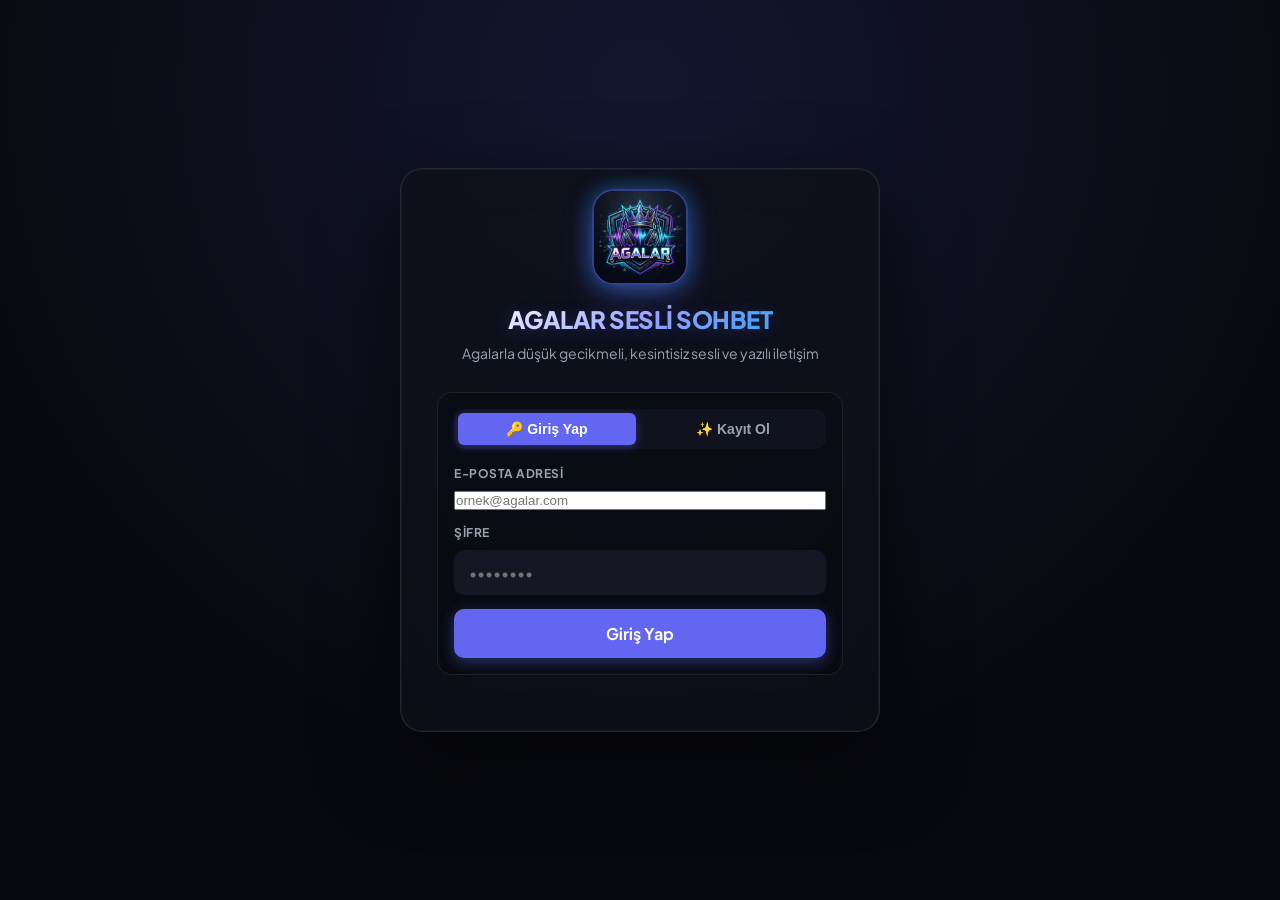
==== commit f5a31d89: "Add files via upload" ====
--- a/static/index.html
+++ b/static/index.html
@@ -1,976 +1,1318 @@
-<!DOCTYPE html>
-<html lang="tr">
-<head>
-    <meta charset="UTF-8">
-    <meta name="viewport" content="width=device-width, initial-scale=1.0, maximum-scale=1.0, user-scalable=no, viewport-fit=cover">
-    <title>AGALAR SESLİ SOHBET</title>
-    <link rel="preconnect" href="https://fonts.googleapis.com">
-    <link rel="preconnect" href="https://fonts.gstatic.com" crossorigin>
-    <link href="https://fonts.googleapis.com/css2?family=Plus+Jakarta+Sans:wght@400;500;600;700;800;900&display=swap" rel="stylesheet">
-    <link rel="icon" href="/static/logo.png">
-    <link rel="manifest" href="/manifest.json">
-    <meta name="theme-color" content="#5865F2">
-    <meta name="mobile-web-app-capable" content="yes">
-    <meta name="apple-mobile-web-app-capable" content="yes">
-    <meta name="apple-mobile-web-app-status-bar-style" content="black-translucent">
-    <meta name="apple-mobile-web-app-title" content="Agalar">
-    <link rel="apple-touch-icon" href="/icon-192.png">
-    <link rel="stylesheet" href="/static/style.css">
-</head>
-<body>
-    <!-- MASAÜSTÜ SİNEMATİK AÇILIŞ ANİMASYONU (SPLASH SCREEN) -->
-    <div id="splash-screen" class="splash-screen hidden">
-        <div class="splash-content">
-            <div class="splash-logo-wrapper">
-                <div class="splash-glow-ring ring-1"></div>
-                <div class="splash-glow-ring ring-2"></div>
-                <img src="/static/logo.png" alt="AGALAR Logo" class="splash-logo-img">
-            </div>
-            <div class="splash-brand-title">AGALAR SESLİ SOHBET</div>
-            <div class="splash-soundwaves">
-                <span class="wave-bar"></span>
-                <span class="wave-bar"></span>
-                <span class="wave-bar"></span>
-                <span class="wave-bar"></span>
-                <span class="wave-bar"></span>
-                <span class="wave-bar"></span>
-                <span class="wave-bar"></span>
-            </div>
-            <div class="splash-progress-box">
-                <div class="splash-progress-bar">
-                    <div id="splash-progress-fill" class="splash-progress-fill"></div>
-                </div>
-                <span id="splash-status-text" class="splash-status-text">👑 Ses Motoru Yükleniyor...</span>
-            </div>
-            <div class="splash-footer-badge">DESKTOP GAMING EDITION • LOW RAM</div>
-        </div>
-    </div>
-
-    <div id="app">
-        <!-- MASAÜSTÜ ÖZEL ÜST BAR (CUSTOM DESKTOP TITLEBAR) -->
-        <div id="desktop-custom-titlebar" class="desktop-custom-titlebar">
-            <div class="dt-left">
-                <img src="/static/logo.png" alt="Logo" class="dt-logo">
-                <span class="dt-app-title">AGALAR SESLİ SOHBET</span>
-                <span class="dt-badge-edition">PRO DESKTOP</span>
-            </div>
-            <div class="dt-center">
-                <span class="dt-status-pill">
-                    <span class="pill-dot"></span>
-                    <span id="dt-channel-indicator">Beklemede</span>
-                </span>
-            </div>
-            <div class="dt-right">
-                <div class="dt-stat-item" title="Tahmini RAM Tüketimi">
-                    <span class="dt-stat-icon">⚡</span>
-                    <span class="dt-stat-val">~34 MB</span>
-                </div>
-                <button type="button" id="btn-toggle-compact" class="dt-btn-action" title="Kompakt / Tam Ekran Görünüm">
-                    <span id="compact-icon">🗖</span>
-                    <span id="compact-text">Kompakt Mod</span>
-                </button>
-            </div>
-        </div>
-
-        <!-- 1. GİRİŞ EKRANI (LOBBY) -->
-        <div id="lobby-screen" class="screen-view">
-            <div class="lobby-card">
-                <div class="lobby-header">
-                    <div class="app-logo">
-                        <img src="/static/logo.png" alt="AGALAR SESLİ SOHBET" class="agalar-brand-logo">
-                    </div>
-                    <h1 class="brand-title">AGALAR SESLİ SOHBET</h1>
-                    <p class="subtitle">Agalarla düşük gecikmeli, kesintisiz sesli ve yazılı iletişim</p>
-                </div>
-
-                <!-- KİMLİK DOĞRULAMA (GİRİŞ / KAYIT) ALANI -->
-                <div id="auth-guest-view" class="auth-box">
-                    <div class="auth-tabs">
-                        <button type="button" id="tab-btn-login" class="auth-tab-btn active">🔑 Giriş Yap</button>
-                        <button type="button" id="tab-btn-register" class="auth-tab-btn">✨ Kayıt Ol</button>
-                    </div>
-
-                    <!-- GİRİŞ FORMU -->
-                    <form id="auth-login-form" class="auth-form-card">
-                        <div class="form-group">
-                            <label for="auth-login-email">E-posta Adresi</label>
-                            <input type="email" id="auth-login-email" placeholder="ornek@agalar.com" required autocomplete="email">
-                        </div>
-                        <div class="form-group">
-                            <label for="auth-login-password">Şifre</label>
-                            <input type="password" id="auth-login-password" placeholder="••••••••" required autocomplete="current-password">
-                        </div>
-                        <button type="submit" id="btn-do-login" class="btn-primary" style="width: 100%;">
-                            <span>Giriş Yap</span>
-                        </button>
-                    </form>
-
-                    <!-- KAYIT FORMU -->
-                    <form id="auth-register-form" class="auth-form-card hidden">
-                        <div class="form-group">
-                            <label for="auth-reg-nick">Kullanıcı Adı (Takma Ad)</label>
-                            <input type="text" id="auth-reg-nick" placeholder="Örn: KralAga" maxlength="20" required autocomplete="nickname">
-                        </div>
-                        <div class="form-group">
-                            <label for="auth-reg-email">E-posta Adresi</label>
-                            <input type="email" id="auth-reg-email" placeholder="ornek@agalar.com" required autocomplete="email">
-                        </div>
-                        <div class="form-group">
-                            <label for="auth-reg-password">Şifre</label>
-                            <input type="password" id="auth-reg-password" placeholder="En az 4 karakter" required autocomplete="new-password">
-                        </div>
-                        <div class="form-group">
-                            <label>Profil Rengi</label>
-                            <div class="color-picker" id="auth-reg-colors">
-                                <button type="button" class="color-swatch active" style="--c: #5865F2;" data-color="#5865F2"></button>
-                                <button type="button" class="color-swatch" style="--c: #23A55A;" data-color="#23A55A"></button>
-                                <button type="button" class="color-swatch" style="--c: #F23F43;" data-color="#F23F43"></button>
-                                <button type="button" class="color-swatch" style="--c: #FEE75C;" data-color="#FEE75C"></button>
-                                <button type="button" class="color-swatch" style="--c: #EB459E;" data-color="#EB459E"></button>
-                                <button type="button" class="color-swatch" style="--c: #57F287;" data-color="#57F287"></button>
-                                <button type="button" class="color-swatch" style="--c: #00B0F4;" data-color="#00B0F4"></button>
-                                <button type="button" class="color-swatch" style="--c: #E67E22;" data-color="#E67E22"></button>
-                            </div>
-                        </div>
-                        <button type="submit" id="btn-do-register" class="btn-primary" style="width: 100%;">
-                            <span>Kayıt Ol ve Oturumu Aç</span>
-                        </button>
-                    </form>
-                </div>
-
-                <!-- GİRİŞ YAPILMIŞ DURUM: ODA VE KULLANICI PROFİL ALANI -->
-                <div id="auth-user-view" class="auth-logged-in-view hidden">
-                    <div class="lobby-user-profile-badge">
-                        <div class="lup-left">
-                            <div class="lup-avatar" id="lobby-user-avatar">A</div>
-                            <div class="lup-meta">
-                                <div class="lup-name-row">
-                                    <span class="lup-name" id="lobby-user-name">Kullanıcı</span>
-                                    <span class="role-badge" id="lobby-user-role-badge">👤 Üye</span>
-                                </div>
-                                <span class="lup-email" id="lobby-user-email">email@agalar.com</span>
-                            </div>
-                        </div>
-                        <div class="lup-actions">
-                            <button type="button" id="btn-lobby-edit-nick" class="btn-action-sm" title="Kullanıcı Adını Değiştir">✏️ İsim Değiştir</button>
-                            <button type="button" id="btn-lobby-logout" class="btn-action-sm danger" title="Oturumu Kapat">🚪 Çıkış</button>
-                        </div>
-                    </div>
-
-                    <form id="join-form" class="lobby-form">
-                        <!-- Gizli veya uyumlu inputlar -->
-                        <input type="hidden" id="nickname-input" value="Misafir">
-                        <div class="form-row">
-                            <div class="form-group flex-1">
-                                <label for="room-input">Sunucu / Grup Adı</label>
-                                <input type="text" id="room-input" value="gaming" placeholder="Oda adı" maxlength="30" required autocomplete="off">
-                            </div>
-                            <div class="form-group flex-1">
-                                <label for="select-initial-channel">Başlangıç Ses Odası</label>
-                                <select id="select-initial-channel" class="lobby-channel-select">
-                                    <option value="channel-1" selected>🔊 Ses Odası 1</option>
-                                    <option value="channel-2">🔊 Ses Odası 2</option>
-                                    <option value="channel-3">🔊 Ses Odası 3</option>
-                                    <option value="channel-4">🔊 Ses Odası 4</option>
-                                    <option value="channel-5">🔊 Ses Odası 5</option>
-                                </select>
-                            </div>
-                        </div>
-
-                        <div class="form-group">
-                            <label for="password-input">Oda Şifresi (Opsiyonel)</label>
-                            <input type="password" id="password-input" placeholder="Gizli oda için şifre (opsiyonel)" maxlength="20" autocomplete="new-password">
-                        </div>
-
-                        <!-- Mikrofon Test ve İzin Alanı -->
-                        <div class="mic-test-box">
-                            <div class="mic-test-header">
-                                <span>🎤 Mikrofon Önizleme:</span>
-                                <span id="mic-status-badge" class="badge">Bekleniyor</span>
-                            </div>
-                            <div class="mic-meter-bar">
-                                <div id="mic-meter-fill" class="mic-meter-fill"></div>
-                            </div>
-                            <p class="mic-tip">Odaya girmeden önce mikrofonuna konuşarak çubuğun hareket ettiğini kontrol edebilirsin.</p>
-                        </div>
-
-                    <!-- Dış İnternet Tünel Paylaşımı (Bat gerektirmez) -->
-                    <div class="tunnel-box">
-                        <div class="tunnel-box-header">
-                            <span>🌐 Uzaktaki Arkadaşlarla Paylaş</span>
-                            <span id="tunnel-badge-lobby" class="badge">Kapalı</span>
-                        </div>
-                        <p class="tunnel-tip">Farklı evlerdeki arkadaşların için tek tıkla güvenli HTTPS tüneli açabilirsin.</p>
-                        
-                        <div id="tunnel-inactive-view" class="tunnel-controls">
-                            <button type="button" id="btn-start-tunnel" class="btn-tunnel">
-                                <span class="spinner hidden" id="tunnel-spinner"></span>
-                                <span id="tunnel-btn-text">🌐 Tüneli Başlat (Link Al)</span>
-                            </button>
-                        </div>
-
-                        <div id="tunnel-active-view" class="tunnel-active-row hidden">
-                            <input type="text" id="tunnel-url-display" readonly class="tunnel-input" value="">
-                            <button type="button" id="btn-copy-tunnel-url" class="btn-secondary">Kopyala</button>
-                            <button type="button" id="btn-stop-tunnel" class="btn-danger-sm" title="Tüneli Kapat">✕</button>
-                        </div>
-                    </div>
-
-                    <!-- Resmi Masaüstü Uygulaması Yükleme Alanı -->
-                    <div class="desktop-app-box">
-                        <div class="desktop-box-header">
-                            <div class="desktop-box-title">
-                                <span class="desktop-icon">👑</span>
-                                <div>
-                                    <strong class="desktop-title-text">Masaüstü Uygulamasını İndir</strong>
-                                    <span class="badge badge-ram">⚡ ~34 MB RAM</span>
-                                </div>
-                            </div>
-                            <span class="badge badge-verified">✔ Güvenli & Virüssüz</span>
-                        </div>
-                        <p class="desktop-tip">Tarayıcı üzerinden doğrudan Windows masaüstünüze kurulur. Şüpheli dosyalar gerektirmez, Discord gibi ağır programları aratmaz.</p>
-                        <div class="desktop-actions">
-                            <button type="button" id="btn-install-pwa" class="btn-pwa-install-main">
-                                <span class="install-btn-icon">⬇️</span>
-                                <span>Masaüstü Uygulaması Olarak İndir / Yükle</span>
-                            </button>
-                        </div>
-                    </div>
-
-                    <div id="error-message" class="error-box hidden"></div>
-
-                    <button type="submit" id="btn-join" class="btn-primary">
-                        <span>Odaya Katıl</span>
-                        <svg width="20" height="20" viewBox="0 0 24 24" fill="none" stroke="currentColor" stroke-width="2.5">
-                            <path d="M5 12h14M12 5l7 7-7 7"/>
-                        </svg>
-                    </button>
-                </form>
-            </div>
-        </div>
-    </div>
-
-        <!-- 2. ODA EKRANI (ROOM INTERFACE) -->
-        <div id="room-screen" class="screen-view hidden">
-            <!-- ÜST BİLGİ ÇUBUĞU -->
-            <header class="room-navbar">
-                <div class="room-nav-left">
-                    <button type="button" id="btn-mobile-channels-toggle" class="btn-mobile-nav" title="Ses Odaları Listesi">
-                        <span class="nav-icon">📋</span>
-                        <span class="nav-text">Odalar</span>
-                    </button>
-                    <div class="brand-badge-mini" title="AGALAR SESLİ SOHBET">
-                        <img src="/static/logo.png" alt="AGALAR" class="mini-logo">
-                        <span class="mini-brand-text">AGALAR</span>
-                    </div>
-                    <div class="channel-tag">
-                        <span class="icon">🔊</span>
-                        <span id="current-room-name" class="room-title">gaming</span>
-                    </div>
-                    <div class="user-count-badge">
-                        <span class="online-dot"></span>
-                        <span id="online-count">1 Kişi</span>
-                    </div>
-                </div>
-
-                <div class="room-nav-center">
-                    <div class="latency-indicator" id="latency-indicator" title="Sunucu Gecikmesi">
-                        <span class="ping-dot"></span>
-                        <span id="ping-text">-- ms</span>
-                    </div>
-                </div>
-
-                <div class="room-nav-right">
-                    <button id="btn-mobile-chat-toggle" class="btn-mobile-nav btn-mobile-chat" title="Yazılı Sohbeti Aç">
-                        <span class="nav-icon">💬</span>
-                        <span class="nav-text">Sohbet</span>
-                        <span id="mobile-chat-unread-dot" class="chat-unread-dot hidden"></span>
-                    </button>
-
-                    <button id="btn-pwa-install-nav" class="btn-pwa-nav hidden" title="Masaüstü Uygulaması Olarak Yükle">
-                        <span>🖥️ Masaüstüne Yükle</span>
-                    </button>
-
-                    <button id="btn-copy-link" class="btn-secondary" title="Arkadaşlarına göndermek için davet linkini kopyala">
-                        <svg width="18" height="18" viewBox="0 0 24 24" fill="none" stroke="currentColor" stroke-width="2">
-                            <path d="M10 13a5 5 0 0 0 7.54.54l3-3a5 5 0 0 0-7.07-7.07l-1.72 1.71"/>
-                            <path d="M14 11a5 5 0 0 0-7.54-.54l-3 3a5 5 0 0 0 7.07 7.07l1.71-1.71"/>
-                        </svg>
-                        <span id="copy-btn-text">Davet Linki</span>
-                    </button>
-
-                    <button id="btn-settings-toggle" class="btn-icon" title="Ses Ayarları">
-                        ⚙️
-                    </button>
-
-                    <button id="btn-leave-room" class="btn-danger" title="Sunucudan Ayrıl / İsmini veya Odanı Değiştir">
-                        <svg width="18" height="18" viewBox="0 0 24 24" fill="none" stroke="currentColor" stroke-width="2">
-                            <path d="M9 21H5a2 2 0 0 1-2-2V5a2 2 0 0 1 2-2h4"/>
-                            <polyline points="16 17 21 12 16 7"/>
-                            <line x1="21" y1="12" x2="9" y2="12"/>
-                        </svg>
-                        <span>Ayrıl</span>
-                    </button>
-                </div>
-            </header>
-
-            <!-- ANA İÇERİK ALANI (SES ODALARI KANALLARI + SESLİ GRID + YAZILI SOHBET) -->
-            <main class="room-main">
-                <!-- 1. SOL: DİSCORD TARZI SES ODALARI KANAL LİSTESİ -->
-                <aside class="channels-sidebar" id="channels-sidebar">
-                    <div class="channels-sidebar-header">
-                        <span class="channels-cat-title">🔊 SES ODALARI</span>
-                        <button type="button" id="btn-close-channels-sidebar" class="btn-close-sidebar" title="Kapat">✕</button>
-                    </div>
-                    <div class="voice-channels-list" id="voice-channels-list">
-                        <!-- 5 Ses Kanalı -->
-                        <div class="channel-wrapper" data-channel-wrapper="channel-1">
-                            <button type="button" class="channel-btn active" data-channel-id="channel-1">
-                                <span class="ch-icon">🔊</span>
-                                <span class="ch-name">Ses Odası 1</span>
-                                <span class="ch-count-badge" id="ch-count-channel-1">0</span>
-                            </button>
-                            <div class="channel-users-list" id="ch-users-channel-1"></div>
-                        </div>
-
-                        <div class="channel-wrapper" data-channel-wrapper="channel-2">
-                            <button type="button" class="channel-btn" data-channel-id="channel-2">
-                                <span class="ch-icon">🔊</span>
-                                <span class="ch-name">Ses Odası 2</span>
-                                <span class="ch-count-badge" id="ch-count-channel-2">0</span>
-                            </button>
-                            <div class="channel-users-list" id="ch-users-channel-2"></div>
-                        </div>
-
-                        <div class="channel-wrapper" data-channel-wrapper="channel-3">
-                            <button type="button" class="channel-btn" data-channel-id="channel-3">
-                                <span class="ch-icon">🔊</span>
-                                <span class="ch-name">Ses Odası 3</span>
-                                <span class="ch-count-badge" id="ch-count-channel-3">0</span>
-                            </button>
-                            <div class="channel-users-list" id="ch-users-channel-3"></div>
-                        </div>
-
-                        <div class="channel-wrapper" data-channel-wrapper="channel-4">
-                            <button type="button" class="channel-btn" data-channel-id="channel-4">
-                                <span class="ch-icon">🔊</span>
-                                <span class="ch-name">Ses Odası 4</span>
-                                <span class="ch-count-badge" id="ch-count-channel-4">0</span>
-                            </button>
-                            <div class="channel-users-list" id="ch-users-channel-4"></div>
-                        </div>
-
-                        <div class="channel-wrapper" data-channel-wrapper="channel-5">
-                            <button type="button" class="channel-btn" data-channel-id="channel-5">
-                                <span class="ch-icon">🔊</span>
-                                <span class="ch-name">Ses Odası 5</span>
-                                <span class="ch-count-badge" id="ch-count-channel-5">0</span>
-                            </button>
-                            <div class="channel-users-list" id="ch-users-channel-5"></div>
-                        </div>
-                    </div>
-                </aside>
-                <div id="channels-backdrop" class="channels-backdrop hidden"></div>
-
-                <!-- 2. ORTA: AKTİF KANALIN SESLİ KULLANICI KARTLARI -->
-                <section class="voice-section" id="voice-section">
-                    <!-- MOBİL VE HIZLI KANAL SEÇİM STRIP'İ -->
-                    <div class="mobile-channel-strip" id="mobile-channel-strip">
-                        <span class="strip-label">Oda Seç:</span>
-                        <div class="strip-buttons" id="strip-buttons">
-                            <button type="button" class="strip-btn active" data-channel-id="channel-1">Oda 1</button>
-                            <button type="button" class="strip-btn" data-channel-id="channel-2">Oda 2</button>
-                            <button type="button" class="strip-btn" data-channel-id="channel-3">Oda 3</button>
-                            <button type="button" class="strip-btn" data-channel-id="channel-4">Oda 4</button>
-                            <button type="button" class="strip-btn" data-channel-id="channel-5">Oda 5</button>
-                        </div>
-                    </div>
-
-                    <!-- CANLI DİZİ, FİLM VE EKRAN YAYINI SAHNESİ (CENTER STAGE) -->
-                    <div id="shared-browser-stage" class="shared-browser-stage hidden">
-                        <!-- ÜST KONTROL ÇUBUĞU -->
-                        <div class="stage-topbar">
-                            <div class="stage-topbar-left">
-                                <span class="stage-brand-icon">🖥️</span>
-                                <div class="stage-brand-meta">
-                                    <span class="stage-brand-title">CANLI DİZİ & EKRAN YAYINI</span>
-                                    <span id="stage-controller-badge" class="stage-ctrl-badge">👑 Yönetici: Sen</span>
-                                </div>
-                            </div>
-
-                            <div class="stage-topbar-right">
-                                <div class="stage-stream-volume-wrap" id="stage-stream-volume-wrap" title="Yayın Sesi">
-                                    <button type="button" id="btn-stage-vol-mute" class="btn-stage-icon" title="Yayın Sesini Kapat/Aç">🔊</button>
-                                    <input type="range" id="stage-vol-slider" class="stage-vol-slider" min="0" max="100" value="100" title="Yayın Sesi">
-                                    <span id="stage-vol-label" class="stage-vol-label">100%</span>
-                                </div>
-                                <button type="button" id="btn-stage-share-screen" class="btn-stage-pill btn-stage-stream-toggle" title="Dizi Sekmesini veya Ekranı Sesli Paylaş (WebRTC Canlı Yayın)">
-                                    🖥️ Yayını Başlat
-                                </button>
-                                <button type="button" id="btn-stage-request-ctrl" class="btn-stage-pill btn-req-ctrl hidden" title="Yayın yetkisini devralmak için izin iste">
-                                    ✋ Yayın İste
-                                </button>
-                                <button type="button" id="btn-stage-layout-toggle" class="btn-stage-pill btn-stage-layout" title="Yayını Küçültüp Üyeleri ve Ses Ayarlarını Göster / Büyüt">
-                                    <span id="stage-layout-icon">🗗</span>
-                                    <span id="stage-layout-text">Üyeleri Göster</span>
-                                </button>
-                                <button type="button" id="btn-stage-fullscreen" class="btn-stage-icon" title="Tam Ekran Modu">
-                                    ⛶
-                                </button>
-                                <button type="button" id="btn-stage-close" class="btn-stage-icon btn-stage-close" style="display: none;" title="Yayını Kapat">
-                                    ✕
-                                </button>
-                            </div>
-                        </div>
-
-                        <!-- SAHNE İÇERİK VIEWPORT -->
-                        <div class="stage-viewport" id="stage-viewport">
-                            <!-- Başlangıç / Boş Ekran -->
-                            <div id="stage-empty-view" class="stage-empty-view">
-                                <div class="empty-view-card">
-                                    <div class="empty-view-icon">🍿</div>
-                                    <h3>Birlikte Dizi, Film & Ekran Yayını</h3>
-                                    <p class="empty-desc">İstediğiniz dizi sitesi (Dizipal vb.), Netflix, YouTube veya masaüstü ekranınızı sesli ve full HD olarak odadaki tüm arkadaşlarınızla canlı izleyin.</p>
-                                    
-                                    <!-- 1-CLICK SEKME VE EKRAN YAYINI CTA -->
-                                    <div class="empty-stream-cta">
-                                        <button type="button" id="btn-empty-start-stream" class="btn-primary btn-stream-main">
-                                            <span>🖥️ Sekme / Ekran Yayını Başlat</span>
-                                            <span class="btn-subtext">(Dizipal, Netflix, YouTube vb. sekmeyi seçip sesli aktarın)</span>
-                                        </button>
-                                    </div>
-
-                                    <div class="empty-info-box">
-                                        <p><strong>💡 Sıfır Gecikme & Sesli Aktarım:</strong> Web siteleri güvenlik nedeniyle dışarıdan gömülmeyi engellediği için en sorunsuz yöntem WebRTC sekme yayınıdır. Tarayıcınızda açtığınız sekmedeki videonun sesi ve görüntüsü sıfır gecikmeyle tüm odaya canlı yansıtılır.</p>
-                                    </div>
-                                </div>
-                            </div>
-
-                            <!-- WebRTC Sekme / Dizi Canlı Yayını -->
-                            <div id="stage-stream-wrap" class="stage-media-item hidden">
-                                <video id="stage-stream-video" autoplay playsinline></video>
-                                <div class="live-stream-badge">🔴 CANLI DİZİ & EKRAN YAYINI</div>
-
-                                <!-- CANLI YAYIN EKRANI ALTI SES & PLAYER KONTROL ÇUBUĞU (DİSCORD/TWITCH TARZI) -->
-                                <div class="stage-player-overlay-bar" id="stage-player-overlay-bar">
-                                    <div class="overlay-left">
-                                        <span class="live-indicator-dot"></span>
-                                        <span id="overlay-stream-title" class="overlay-stream-title">Canlı Yayın</span>
-                                    </div>
-                                    <div class="overlay-right">
-                                        <!-- Ses Kontrol Alanı -->
-                                        <div class="overlay-volume-control" id="overlay-volume-wrap" title="Yayın Sesi">
-                                            <button type="button" id="btn-overlay-vol-mute" class="btn-overlay-action" title="Yayın Sesini Kapat/Aç">
-                                                <span id="overlay-vol-icon">🔊</span>
-                                            </button>
-                                            <input type="range" id="overlay-vol-slider" class="overlay-vol-slider" min="0" max="100" value="100" title="Yayın Sesi">
-                                            <span id="overlay-vol-label" class="overlay-vol-label">100%</span>
-                                        </div>
-                                        <!-- Yayını Küçült / Büyüt Butonu -->
-                                        <button type="button" id="btn-overlay-layout-toggle" class="btn-overlay-action btn-overlay-layout" title="Yayını Küçült / Üyeleri Göster">
-                                            <span id="overlay-layout-icon">🗗</span>
-                                            <span id="overlay-layout-text" class="overlay-layout-text">Üyeleri Göster</span>
-                                        </button>
-                                        <!-- Tam Ekran Butonu -->
-                                        <button type="button" id="btn-overlay-fullscreen" class="btn-overlay-action" title="Tam Ekran Modu">
-                                            ⛶
-                                        </button>
-                                    </div>
-                                </div>
-                            </div>
-                        </div>
-
-                        <!-- SAHNE ALTI KATILIMCILAR ŞERİDİ (Konuşanlar izlerken görünür) -->
-                        <div class="stage-dock-strip" id="stage-dock-strip">
-                            <span class="stage-dock-title">🎙️ Sesli Sohbet:</span>
-                            <div class="stage-dock-speakers" id="stage-dock-speakers">
-                                <!-- Dinamik konuşmacı minyatür kartları buraya gelecek -->
-                            </div>
-                        </div>
-                    </div>
-
-                    <div class="voice-grid" id="voice-grid">
-                        <!-- Kullanıcı kartları buraya JavaScript tarafından dinamik eklenecek -->
-                    </div>
-
-                    <!-- KÜÇÜLTÜLMÜŞ YAYINDA HER ZAMAN GÖRÜNÜR FLOATING GENİŞLETME BUTONU -->
-                    <button type="button" id="btn-floating-stage-expand" class="floating-stage-expand-btn hidden" title="Yayını Tam Sinema Moduna Büyüt">
-                        <span class="floating-expand-icon">🗖</span>
-                        <span class="floating-expand-text">Yayını Büyüt (Sinema Modu)</span>
-                    </button>
-                </section>
-
-                <!-- SAĞ ALAN: YAZILI SOHBET (GENEL & DM KANALLARI) -->
-                <aside class="chat-section" id="chat-section">
-                    <!-- MOBİL CHAT ÜST ÇUBUĞU (SES ODASINA GERİ DÖN) -->
-                    <div class="mobile-chat-header" id="mobile-chat-header">
-                        <button type="button" id="btn-back-from-chat" class="btn-back-chat" title="Ses Odasına Geri Dön">
-                            <svg width="18" height="18" viewBox="0 0 24 24" fill="none" stroke="currentColor" stroke-width="2.5">
-                                <path d="M19 12H5M12 19l-7-7 7-7"/>
-                            </svg>
-                            <span>Ses Odası</span>
-                        </button>
-                        <span class="mobile-chat-title" id="mobile-chat-title"># genel-sohbet</span>
-                    </div>
-
-                    <!-- SOHBET SEKMELERİ (CHANNELS & DMS) -->
-                    <div class="chat-tabs-bar" id="chat-tabs-bar">
-                        <button type="button" class="chat-tab active" data-tab="general" id="tab-general">
-                            <span class="tab-icon">#</span>
-                            <span class="tab-title">genel-sohbet</span>
-                        </button>
-                        <!-- Dinamik DM Sekmeleri buraya eklenecek -->
-                        <button type="button" id="btn-shared-browser-toggle" class="btn-shared-browser-toggle" title="Canlı Dizi & Ekran Yayını">
-                            <span class="browser-btn-icon">🖥️</span>
-                            <span>Canlı Yayın</span>
-                        </button>
-                    </div>
-
-                    <div class="chat-messages" id="chat-messages">
-                        <div class="chat-empty-state">
-                            <p>Sohbete hoş geldiniz! Arkadaşlarınıza selam verin veya resim yapıştırın 👋</p>
-                        </div>
-                    </div>
-
-                    <!-- GÖRSEL YÜKLEME ÖNİZLEME STRIP'İ -->
-                    <div id="image-staging-box" class="image-staging-box hidden">
-                        <div class="staging-preview">
-                            <img id="staged-image-preview" src="" alt="Yüklenecek görsel">
-                            <button type="button" id="btn-cancel-staged-img" class="btn-cancel-img" title="Görseli kaldır">✕</button>
-                        </div>
-                        <span class="staging-hint">Görsel hazır • Göndermek için Enter'a basın</span>
-                    </div>
-
-                    <!-- EMOJİ SEÇİCİ POPUP -->
-                    <div id="chat-emoji-picker" class="chat-emoji-picker hidden">
-                        <div class="emoji-picker-header">
-                            <span class="emoji-picker-title">😀 Emojiler</span>
-                            <button type="button" id="btn-close-emoji" class="emoji-close-btn" title="Kapat">✕</button>
-                        </div>
-                        <div class="emoji-nav-tabs">
-                            <button type="button" class="emoji-nav-tab active" data-cat="faces" title="Yüzler">😀</button>
-                            <button type="button" class="emoji-nav-tab" data-cat="hands" title="Jestler">👍</button>
-                            <button type="button" class="emoji-nav-tab" data-cat="popular" title="Popüler">🔥</button>
-                            <button type="button" class="emoji-nav-tab" data-cat="gaming" title="Oyun & Dizi">🎮</button>
-                            <button type="button" class="emoji-nav-tab" data-cat="hearts" title="Kalpler">❤️</button>
-                        </div>
-                        <div class="emoji-grid" id="emoji-grid">
-                            <!-- Emojiler JS ile dinamik listelenir -->
-                        </div>
-                    </div>
-
-                    <form id="chat-form" class="chat-input-bar">
-                        <!-- GÖRSEL VE EMOJİ BUTONLARI -->
-                        <input type="file" id="chat-file-input" accept="image/*" class="hidden">
-                        <button type="button" id="btn-attach-image" class="btn-attach" title="Görsel Ekle (veya direkt Ctrl+V ile yapıştır)">
-                            📷
-                        </button>
-                        <button type="button" id="btn-toggle-emoji" class="btn-attach" title="Emoji Seç">
-                            😊
-                        </button>
-
-                        <input type="text" id="chat-input" placeholder="Mesaj yaz veya resim yapıştır (Ctrl+V)..." maxlength="2000" autocomplete="off">
-                        
-                        <button type="submit" id="chat-send-btn" class="btn-send" title="Gönder">
-                            <svg width="18" height="18" viewBox="0 0 24 24" fill="none" stroke="currentColor" stroke-width="2.5">
-                                <line x1="22" y1="2" x2="11" y2="13"/>
-                                <polygon points="22 2 15 22 11 13 2 9 22 2"/>
-                            </svg>
-                        </button>
-                    </form>
-                </aside>
-            </main>
-
-            <!-- ALT KONTROL PANELİ (DOCK) -->
-            <footer class="room-control-dock">
-                <div class="dock-user-info">
-                    <div class="dock-avatar" id="dock-avatar">T</div>
-                    <div class="dock-meta">
-                        <div class="dock-name-row">
-                            <span class="dock-username" id="dock-username">Sen</span>
-                            <span class="role-badge role-user" id="dock-role-badge">👤 Üye</span>
-                            <button type="button" id="btn-dock-edit-name" class="btn-dock-edit" title="Kullanıcı Adını Değiştir">✏️</button>
-                        </div>
-                        <span class="dock-status" id="dock-connection-status">Bağlandı</span>
-                    </div>
-                </div>
-
-                <div class="dock-center-controls">
-                    <!-- MİKROFON AÇ / KAPAT -->
-                    <button id="btn-toggle-mic" class="dock-btn" title="Mikrofonu Kapat / Aç (Kısayol: M)">
-                        <div class="dock-btn-icon" id="mic-icon">🎙️</div>
-                        <span id="mic-label">Mikrofon</span>
-                        <span class="kbd-hint">M</span>
-                    </button>
-
-                    <!-- KULAKLIK / SAĞIRLAŞTIR -->
-                    <button id="btn-toggle-deafen" class="dock-btn" title="Kulaklığı Kapat / Aç (Kısayol: D)">
-                        <div class="dock-btn-icon" id="deafen-icon">🎧</div>
-                        <span id="deafen-label">Kulaklık</span>
-                        <span class="kbd-hint">D</span>
-                    </button>
-
-                    <!-- BAS-KONUŞ VEYA AÇIK MİKROFON MODU -->
-                    <div class="dock-toggle-group">
-                        <button id="btn-ptt-mode" class="dock-btn-small" title="Konuşma Modu">
-                            <span class="mode-icon" id="mode-icon">⚡</span>
-                            <span id="mode-text">Açık Mikrofon</span>
-                        </button>
-                        <div id="ptt-key-badge" class="ptt-badge hidden">
-                            Space Bas-Konuş
-                        </div>
-                    </div>
-                </div>
-
-                <div class="dock-right-actions">
-                    <button id="btn-chat-toggle" class="dock-btn-icon-only active" title="Sohbet Panelini Gizle/Göster">
-                        <span class="dock-icon">💬</span>
-                        <span id="dock-chat-unread-dot" class="chat-unread-dot hidden"></span>
-                    </button>
-                    <button type="button" id="btn-dock-settings" class="dock-btn-icon-only" title="Ses ve Cihaz Ayarları">
-                        <span class="dock-icon">⚙️</span>
-                    </button>
-                </div>
-            </footer>
-        </div>
-
-        <!-- AYARLAR MODALI -->
-        <div id="settings-modal" class="modal-backdrop hidden">
-            <div class="modal-card">
-                <div class="modal-header">
-                    <h2>⚙️ Ses ve İletişim Ayarları</h2>
-                    <button id="btn-close-settings" class="btn-close">&times;</button>
-                </div>
-                <div class="modal-body">
-                    <div class="setting-item">
-                        <div class="setting-label-row">
-                            <label for="select-mic-device">🎙️ Mikrofon (Giriş Aygıtı)</label>
-                            <span id="mic-device-count" class="setting-count-badge">0 Aygıt</span>
-                        </div>
-                        <select id="select-mic-device" class="form-select">
-                            <option value="">Varsayılan Mikrofon</option>
-                        </select>
-                        <div class="settings-mic-test-wrap" title="Mikrofon Ses Seviyesi">
-                            <div class="settings-mic-meter-bar">
-                                <div id="settings-mic-meter-fill" class="settings-mic-meter-fill"></div>
-                            </div>
-                            <span id="settings-mic-test-val" class="settings-mic-test-val">Sessiz</span>
-                        </div>
-                    </div>
-
-                    <div class="setting-item">
-                        <div class="setting-label-row">
-                            <label for="select-speaker-device">🔊 Hoparlör / Kulaklık (Çıkış Aygıtı)</label>
-                            <span id="speaker-device-count" class="setting-count-badge">0 Aygıt</span>
-                        </div>
-                        <div class="input-with-action">
-                            <select id="select-speaker-device" class="form-select flex-1">
-                                <option value="">Varsayılan Hoparlör / Kulaklık</option>
-                            </select>
-                            <button type="button" id="btn-test-speaker" class="btn-secondary btn-test-speaker" title="Hoparlörü Test Et">
-                                <span>🔊 Test Et</span>
-                            </button>
-                        </div>
-                        <p id="speaker-support-hint" class="setting-hint">Arkadaşlarınızın sesleri ve video sesleri bu aygıttan çalınır.</p>
-                    </div>
-
-                    <div class="setting-item">
-                        <label for="select-input-mode">Konuşma Giriş Modu</label>
-                        <select id="select-input-mode" class="form-select">
-                            <option value="vad">Açık Mikrofon (Voice Activity)</option>
-                            <option value="ptt">Bas-Konuş (Push to Talk)</option>
-                        </select>
-                    </div>
-
-                    <div class="setting-item" id="ptt-key-setting" style="display: none;">
-                        <label>Bas-Konuş Tuşu</label>
-                        <div class="ptt-key-selector">
-                            <span id="ptt-key-name" class="key-tag">Space</span>
-                            <button id="btn-change-ptt-key" class="btn-secondary">Tuşu Değiştir</button>
-                        </div>
-                    </div>
-
-                    <div class="setting-item">
-                        <label>Mikrofon Hassasiyeti Eşiği</label>
-                        <div class="slider-row">
-                            <input type="range" id="slider-mic-threshold" min="5" max="60" value="20" class="form-range">
-                            <span id="threshold-val">20%</span>
-                        </div>
-                    </div>
-
-                    <div class="setting-item">
-                        <label class="checkbox-label">
-                            <input type="checkbox" id="chk-echo" checked>
-                            <span>Yankı Engelleme (Echo Cancellation)</span>
-                        </label>
-                    </div>
-
-                    <div class="setting-item">
-                        <label class="checkbox-label">
-                            <input type="checkbox" id="chk-noise" checked>
-                            <span>Gürültü Bastırma (Noise Suppression)</span>
-                        </label>
-                    </div>
-                </div>
-            </div>
-        </div>
-
-        <!-- DAVET VE TÜNEL PAYLAŞIM MODALI -->
-        <div id="invite-modal" class="modal-backdrop hidden">
-            <div class="modal-card">
-                <div class="modal-header">
-                    <h2>🌐 Arkadaşlarını Davet Et</h2>
-                    <button id="btn-close-invite" class="btn-close">&times;</button>
-                </div>
-                <div class="modal-body">
-                    <div class="invite-section-card">
-                        <div class="invite-header">
-                            <div>
-                                <h4 style="font-size: 14px; font-weight: 700;">1. Farklı Evlerdeki Arkadaşlar İçin (İnternet)</h4>
-                                <p class="invite-sub">Mikrofon izni için şifreli HTTPS bağlantısı açar.</p>
-                            </div>
-                            <span id="room-tunnel-badge" class="badge">Kapalı</span>
-                        </div>
-                        
-                        <div id="room-tunnel-inactive" style="margin-top: 12px;">
-                            <button type="button" id="btn-start-tunnel-room" class="btn-primary" style="width: 100%;">
-                                <span class="spinner hidden" id="room-tunnel-spinner"></span>
-                                <span id="room-tunnel-btn-text">🌐 Tüneli Başlat ve Link Al</span>
-                            </button>
-                        </div>
-
-                        <div id="room-tunnel-active" style="margin-top: 12px;" class="hidden">
-                            <div class="input-with-btn">
-                                <input type="text" id="room-tunnel-url-input" readonly class="form-input-text" value="">
-                                <button type="button" id="btn-copy-room-tunnel" class="btn-secondary">Kopyala</button>
-                            </div>
-                            <div class="tunnel-actions-row">
-                                <span class="badge active" style="font-size: 11px;">● Bağlantı Aktif</span>
-                                <button type="button" id="btn-stop-tunnel-room" class="btn-link-danger">Tüneli Kapat</button>
-                            </div>
-                        </div>
-                    </div>
-
-                    <div class="invite-section-card">
-                        <h4 style="font-size: 14px; font-weight: 700;">2. Aynı Ev / Wi-Fi İçin (Yerel Ağ)</h4>
-                        <p class="invite-sub">Aynı modeme bağlı olanlar için direkt yerel link:</p>
-                        <div class="input-with-btn" style="margin-top: 10px;">
-                            <input type="text" id="local-url-input" readonly class="form-input-text" value="">
-                            <button type="button" id="btn-copy-local-url" class="btn-secondary">Kopyala</button>
-                        </div>
-                    </div>
-                </div>
-            </div>
-        </div>
-
-        <!-- SES ELEMANLARI KONTEYNERİ -->
-        <div id="audio-container" style="display: none;"></div>
-
-        <!-- TARAYICI SES ENGELİ UYARISI -->
-        <div id="autoplay-banner" class="autoplay-alert hidden">
-            <span>🔊 Tarayıcınız ses çalmayı durdurdu. <strong>Arkadaşlarınızı duymak için buraya tıklayın!</strong></span>
-        </div>
-
-        <!-- LIGHTBOX GÖRSEL BÜYÜTÜCÜ MODAL -->
-        <div id="lightbox-modal" class="lightbox-backdrop hidden">
-            <div class="lightbox-card">
-                <button type="button" id="btn-close-lightbox" class="btn-close-lightbox" title="Kapat">✕</button>
-                <div class="lightbox-img-wrapper">
-                    <img id="lightbox-img" src="" alt="Tam boy görsel">
-                </div>
-                <div class="lightbox-footer">
-                    <a id="lightbox-download-link" href="#" target="_blank" download="gorsel.png" class="btn-secondary">
-                        <span>⬇️ Yeni Sekmede Aç / İndir</span>
-                    </a>
-                </div>
-            </div>
-        </div>
-
-        <!-- KONTROL DEVİR TALEBİ MODALI (YÖNETİCİ İÇİN) -->
-        <div id="control-request-modal" class="modal-backdrop hidden">
-            <div class="modal-card modal-ctrl-card">
-                <div class="modal-header">
-                    <h2>👑 Kontrol Yetkisi Talebi</h2>
-                </div>
-                <div class="modal-body">
-                    <p id="ctrl-req-text" style="font-size: 14px; margin-bottom: 8px;"><strong>Ali</strong> ortak tarayıcının yönetim yetkisini istiyor.</p>
-                    <p style="font-size: 12px; color: var(--text-secondary); margin-bottom: 16px;">Onaylarsanız video linkini değiştirme ve kontrol etme yetkisi ona devredilecek.</p>
-                    <div style="display: flex; gap: 10px; justify-content: flex-end;">
-                        <button type="button" id="btn-deny-ctrl-request" class="btn-secondary">Reddet</button>
-                        <button type="button" id="btn-grant-ctrl-request" class="btn-primary">✔ Yetkiyi Devret</button>
-                    </div>
-                </div>
-            </div>
-        </div>
-
-        <!-- MASAÜSTÜ UYGULAMASI VE DÜŞÜK RAM BİLGİ MODALI -->
-        <div id="desktop-info-modal" class="modal-backdrop hidden">
-            <div class="modal-card">
-                <div class="modal-header">
-                    <h2>🖥️ Ultra Hafif Masaüstü Uygulaması</h2>
-                    <button id="btn-close-desktop-info" class="btn-close">&times;</button>
-                </div>
-                <div class="modal-body">
-                    <div class="desktop-info-grid">
-                        <div class="info-metric-card">
-                            <span class="metric-title">Discord / Electron</span>
-                            <span class="metric-val danger">450 - 700 MB</span>
-                            <span class="metric-sub">Ağır arka plan işlemleri</span>
-                        </div>
-                        <div class="info-metric-card highlight">
-                            <span class="metric-title">Bizim Uygulama</span>
-                            <span class="metric-val success">~30 - 45 MB</span>
-                            <span class="metric-sub">Sıfır FPS kaybı, tam performans</span>
-                        </div>
-                    </div>
-
-                    <div class="desktop-guide-card">
-                        <h4>Nasıl Kurulur? (Tek Tıkla Resmi Kurulum)</h4>
-                        <ol class="desktop-steps-list">
-                            <li><strong>Adım 1:</strong> Lobideki <em>"Masaüstü Uygulaması Olarak İndir / Yükle"</em> butonuna basın.</li>
-                            <li><strong>Adım 2:</strong> Tarayıcınızın onay penceresinde <em>"Yükle"</em> seçeneğine tıklayın. (Veya adres çubuğunun en sağındaki yükleme simgesine tıklayın)</li>
-                            <li><strong>Tamamdır!</strong> Uygulama doğrudan Windows Masaüstünüze ve Başlat menünüze güvenli şekilde eklenir. Şüpheli dosyalar veya .bat indirmeniz gerekmez!</li>
-                        </ol>
-                    </div>
-
-                    <div class="desktop-features-list">
-                        <div>✔ <strong>Arka Planda Dinleme:</strong> Oyun oynarken veya pencere simge durumundayken sesiniz ve arkadaşlarınızın sesi kesilmez.</div>
-                        <div>✔ <strong>Otomatik Donanım Tasarrufu:</strong> Pencere gizlendiğinde ekran animasyonları durdurularak işlemci ve RAM kullanımı minimuma çekilir.</div>
-                    </div>
-                </div>
-            </div>
-        </div>
-
-        <!-- KULLANICI ADI & PROFİL DÜZENLEME MODALI -->
-        <div id="edit-profile-modal" class="modal-backdrop hidden">
-            <div class="modal-card modal-profile-card">
-                <div class="modal-header">
-                    <h2>✏️ Kullanıcı Profilini Düzenle</h2>
-                    <button type="button" id="btn-close-edit-profile" class="btn-close">&times;</button>
-                </div>
-                <div class="modal-body">
-                    <form id="edit-profile-form">
-                        <div class="form-group" style="margin-bottom: 16px;">
-                            <label for="input-edit-nickname">Yeni Kullanıcı Adı</label>
-                            <input type="text" id="input-edit-nickname" class="form-input-text" maxlength="20" placeholder="Kullanıcı Adı" required>
-                        </div>
-                        <div class="form-group" style="margin-bottom: 20px;">
-                            <label>Avatar Rengi</label>
-                            <div class="color-picker" id="edit-profile-colors">
-                                <button type="button" class="color-swatch active" style="--c: #5865F2;" data-color="#5865F2"></button>
-                                <button type="button" class="color-swatch" style="--c: #23A55A;" data-color="#23A55A"></button>
-                                <button type="button" class="color-swatch" style="--c: #F23F43;" data-color="#F23F43"></button>
-                                <button type="button" class="color-swatch" style="--c: #FEE75C;" data-color="#FEE75C"></button>
-                                <button type="button" class="color-swatch" style="--c: #EB459E;" data-color="#EB459E"></button>
-                                <button type="button" class="color-swatch" style="--c: #57F287;" data-color="#57F287"></button>
-                                <button type="button" class="color-swatch" style="--c: #00B0F4;" data-color="#00B0F4"></button>
-                                <button type="button" class="color-swatch" style="--c: #E67E22;" data-color="#E67E22"></button>
-                            </div>
-                        </div>
-                        <div style="display: flex; gap: 10px; justify-content: flex-end;">
-                            <button type="button" id="btn-cancel-edit-profile" class="btn-secondary">İptal</button>
-                            <button type="submit" id="btn-submit-edit-profile" class="btn-primary">Kaydet</button>
-                        </div>
-                    </form>
-                </div>
-            </div>
-        </div>
-
-        <!-- ADMİN & YETKİLİ MODERASYON MODALI -->
-        <div id="mod-user-modal" class="modal-backdrop hidden">
-            <div class="modal-card modal-mod-card">
-                <div class="modal-header">
-                    <h2>🛡️ Kullanıcı Yönetimi & Moderasyon</h2>
-                    <button type="button" id="btn-close-mod-modal" class="btn-close">&times;</button>
-                </div>
-                <div class="modal-body">
-                    <!-- Hedef Kullanıcı Başlığı -->
-                    <div class="mod-user-header">
-                        <div class="mod-avatar" id="mod-target-avatar">U</div>
-                        <div class="mod-meta">
-                            <div class="mod-name-row">
-                                <h3 id="mod-target-name">Kullanıcı</h3>
-                                <span class="role-badge" id="mod-target-role">👤 Üye</span>
-                            </div>
-                            <span class="mod-sub" id="mod-target-status">Ses Odası 1</span>
-                        </div>
-                    </div>
-
-                    <!-- Hızlı Moderasyon Aksiyonları -->
-                    <div class="mod-section">
-                        <div class="mod-section-title">⚡ Hızlı İşlemler</div>
-                        <div class="mod-actions-grid">
-                            <!-- Sustur / Mute Kaldır -->
-                            <button type="button" id="btn-mod-toggle-mute" class="btn-mod-action danger">
-                                <span class="btn-icon">🔇</span>
-                                <span id="mod-mute-text">Sunucu Genelinde Sustur</span>
-                            </button>
-
-                            <!-- Odadan At (Kick) -->
-                            <button type="button" id="btn-mod-kick" class="btn-mod-action danger">
-                                <span class="btn-icon">🚫</span>
-                                <span>Odadan At (Kick)</span>
-                            </button>
-                        </div>
-                    </div>
-
-                    <!-- Ses Odasını Zorla Değiştir (Force Move) -->
-                    <div class="mod-section">
-                        <div class="mod-section-title">🔀 Odaya Taşı</div>
-                        <div class="mod-move-row">
-                            <select id="select-mod-channel" class="form-select">
-                                <option value="channel-1">🔊 Ses Odası 1</option>
-                                <option value="channel-2">🔊 Ses Odası 2</option>
-                                <option value="channel-3">🔊 Ses Odası 3</option>
-                                <option value="channel-4">🔊 Ses Odası 4</option>
-                                <option value="channel-5">🔊 Ses Odası 5</option>
-                            </select>
-                            <button type="button" id="btn-mod-move" class="btn-secondary">Taşı</button>
-                        </div>
-                    </div>
-
-                    <!-- Yetki Verme & Rol Atama Bölümü (Sadece Admin veya Yetki Yöneticileri için) -->
-                    <div class="mod-section" id="mod-permissions-section">
-                        <div class="mod-section-title">👑 Yetki ve Rol Düzenleme</div>
-                        
-                        <div class="form-group" style="margin-bottom: 12px;">
-                            <label for="select-mod-role" style="font-size: 13px; font-weight: 600;">Kullanıcı Rolü</label>
-                            <select id="select-mod-role" class="form-select">
-                                <option value="user">👤 Normal Üye</option>
-                                <option value="moderator">🛡️ Moderatör</option>
-                                <option value="admin">👑 Sunucu Yöneticisi (Admin)</option>
-                            </select>
-                        </div>
-
-                        <div class="mod-checkboxes">
-                            <label class="checkbox-label">
-                                <input type="checkbox" id="chk-perm-mute">
-                                <span>🔇 Diğerlerini Susturma Yetkisi (can_mute)</span>
-                            </label>
-                            <label class="checkbox-label">
-                                <input type="checkbox" id="chk-perm-kick">
-                                <span>🚫 Kullanıcıları Kickleme Yetkisi (can_kick)</span>
-                            </label>
-                            <label class="checkbox-label">
-                                <input type="checkbox" id="chk-perm-move">
-                                <span>🔀 Odasını Değiştirme Yetkisi (can_move)</span>
-                            </label>
-                            <label class="checkbox-label">
-                                <input type="checkbox" id="chk-perm-manage-roles">
-                                <span>👑 Yetki Verme & Moderasyon Yetkisi (can_manage_roles)</span>
-                            </label>
-                        </div>
-
-                        <button type="button" id="btn-mod-save-permissions" class="btn-primary" style="width: 100%; margin-top: 14px;">
-                            <span>Yetkileri Kaydet ve Uygula</span>
-                        </button>
-                    </div>
-                </div>
-            </div>
-        </div>
-    </div>
-
-    <!-- SESLERİ OYNATMAK İÇİN SENTEZLEME YAZILIMI APP.JS İÇİNDE BULUNMAKTADIR -->
-    <script src="/static/app.js"></script>
-</body>
-</html>
+<!DOCTYPE html>
+<html lang="tr">
+<head>
+    <meta charset="UTF-8">
+    <meta name="viewport" content="width=device-width, initial-scale=1.0, maximum-scale=1.0, user-scalable=no, viewport-fit=cover">
+    <title>AGALAR SESLİ SOHBET</title>
+    <link rel="preconnect" href="https://fonts.googleapis.com">
+    <link rel="preconnect" href="https://fonts.gstatic.com" crossorigin>
+    <link href="https://fonts.googleapis.com/css2?family=Plus+Jakarta+Sans:wght@400;500;600;700;800;900&display=swap" rel="stylesheet">
+    <link rel="icon" href="/static/logo.png">
+    <link rel="manifest" href="/manifest.json">
+    <meta name="theme-color" content="#5865F2">
+    <meta name="mobile-web-app-capable" content="yes">
+    <meta name="apple-mobile-web-app-capable" content="yes">
+    <meta name="apple-mobile-web-app-status-bar-style" content="black-translucent">
+    <meta name="apple-mobile-web-app-title" content="Agalar">
+    <link rel="apple-touch-icon" href="/icon-192.png">
+    <link rel="stylesheet" href="/static/style.css?v=20261118_2">
+</head>
+<body>
+    <!-- MASAÜSTÜ SİNEMATİK AÇILIŞ ANİMASYONU (SPLASH SCREEN) -->
+    <div id="splash-screen" class="splash-screen hidden">
+        <div class="splash-content">
+            <div class="splash-logo-wrapper">
+                <div class="splash-glow-ring ring-1"></div>
+                <div class="splash-glow-ring ring-2"></div>
+                <img src="/static/logo.png" alt="AGALAR Logo" class="splash-logo-img">
+            </div>
+            <div class="splash-brand-title">AGALAR SESLİ SOHBET</div>
+            <div class="splash-soundwaves">
+                <span class="wave-bar"></span>
+                <span class="wave-bar"></span>
+                <span class="wave-bar"></span>
+                <span class="wave-bar"></span>
+                <span class="wave-bar"></span>
+                <span class="wave-bar"></span>
+                <span class="wave-bar"></span>
+            </div>
+            <div class="splash-progress-box">
+                <div class="splash-progress-bar">
+                    <div id="splash-progress-fill" class="splash-progress-fill"></div>
+                </div>
+                <span id="splash-status-text" class="splash-status-text">👑 Ses Motoru Yükleniyor...</span>
+            </div>
+            <div class="splash-footer-badge">DESKTOP GAMING EDITION • LOW RAM</div>
+        </div>
+    </div>
+
+    <div id="app">
+        <!-- MASAÜSTÜ ÖZEL ÜST BAR (CUSTOM DESKTOP TITLEBAR) -->
+        <div id="desktop-custom-titlebar" class="desktop-custom-titlebar">
+            <div class="dt-left">
+                <img src="/static/logo.png" alt="Logo" class="dt-logo">
+                <span class="dt-app-title">AGALAR SESLİ SOHBET</span>
+                <span class="dt-badge-edition">PRO DESKTOP</span>
+            </div>
+            <div class="dt-center">
+                <span class="dt-status-pill">
+                    <span class="pill-dot"></span>
+                    <span id="dt-channel-indicator">Beklemede</span>
+                </span>
+            </div>
+            <div class="dt-right">
+                <div class="dt-stat-item" title="Tahmini RAM Tüketimi">
+                    <span class="dt-stat-icon">⚡</span>
+                    <span class="dt-stat-val">~34 MB</span>
+                </div>
+                <button type="button" id="btn-toggle-compact" class="dt-btn-action" title="Kompakt / Tam Ekran Görünüm">
+                    <span id="compact-icon">🗖</span>
+                    <span id="compact-text">Kompakt Mod</span>
+                </button>
+            </div>
+        </div>
+
+        <!-- 1. GİRİŞ EKRANI (LOBBY) -->
+        <div id="lobby-screen" class="screen-view">
+            <div class="lobby-card">
+                <div class="lobby-header">
+                    <div class="app-logo">
+                        <img src="/static/logo.png" alt="AGALAR SESLİ SOHBET" class="agalar-brand-logo">
+                    </div>
+                    <h1 class="brand-title">AGALAR SESLİ SOHBET</h1>
+                    <p class="subtitle">Agalarla düşük gecikmeli, kesintisiz sesli ve yazılı iletişim</p>
+                </div>
+
+                <!-- KİMLİK DOĞRULAMA (GİRİŞ / KAYIT) ALANI -->
+                <div id="auth-guest-view" class="auth-box">
+                    <div class="auth-tabs">
+                        <button type="button" id="tab-btn-login" class="auth-tab-btn active">🔑 Giriş Yap</button>
+                        <button type="button" id="tab-btn-register" class="auth-tab-btn">✨ Kayıt Ol</button>
+                    </div>
+
+                    <!-- GİRİŞ FORMU -->
+                    <form id="auth-login-form" class="auth-form-card" action="javascript:void(0);">
+                        <div class="form-group">
+                            <label for="auth-login-email">E-posta Adresi</label>
+                            <input type="email" id="auth-login-email" placeholder="ornek@agalar.com" required autocomplete="email">
+                        </div>
+                        <div class="form-group">
+                            <label for="auth-login-password">Şifre</label>
+                            <input type="password" id="auth-login-password" placeholder="••••••••" required autocomplete="current-password">
+                        </div>
+                        <button type="submit" id="btn-do-login" class="btn-primary" style="width: 100%;">
+                            <span>Giriş Yap</span>
+                        </button>
+                    </form>
+
+                    <!-- KAYIT FORMU -->
+                    <form id="auth-register-form" class="auth-form-card hidden" action="javascript:void(0);">
+                        <div class="form-group">
+                            <label for="auth-reg-nick">Kullanıcı Adı (Takma Ad)</label>
+                            <input type="text" id="auth-reg-nick" placeholder="Örn: KralAga" maxlength="20" required autocomplete="nickname">
+                        </div>
+                        <div class="form-group">
+                            <label for="auth-reg-email">E-posta Adresi</label>
+                            <input type="email" id="auth-reg-email" placeholder="ornek@agalar.com" required autocomplete="email">
+                        </div>
+                        <div class="form-group">
+                            <label for="auth-reg-password">Şifre</label>
+                            <input type="password" id="auth-reg-password" placeholder="En az 4 karakter" required autocomplete="new-password">
+                        </div>
+                        <div class="form-group">
+                            <label>Profil Rengi</label>
+                            <div class="color-picker" id="auth-reg-colors">
+                                <button type="button" class="color-swatch active" style="--c: #5865F2;" data-color="#5865F2"></button>
+                                <button type="button" class="color-swatch" style="--c: #23A55A;" data-color="#23A55A"></button>
+                                <button type="button" class="color-swatch" style="--c: #F23F43;" data-color="#F23F43"></button>
+                                <button type="button" class="color-swatch" style="--c: #FEE75C;" data-color="#FEE75C"></button>
+                                <button type="button" class="color-swatch" style="--c: #EB459E;" data-color="#EB459E"></button>
+                                <button type="button" class="color-swatch" style="--c: #57F287;" data-color="#57F287"></button>
+                                <button type="button" class="color-swatch" style="--c: #00B0F4;" data-color="#00B0F4"></button>
+                                <button type="button" class="color-swatch" style="--c: #E67E22;" data-color="#E67E22"></button>
+                            </div>
+                        </div>
+                        <button type="submit" id="btn-do-register" class="btn-primary" style="width: 100%;">
+                            <span>Kayıt Ol ve Oturumu Aç</span>
+                        </button>
+                    </form>
+                </div>
+
+                <!-- GİRİŞ YAPILMIŞ DURUM: ODA VE KULLANICI PROFİL ALANI -->
+                <div id="auth-user-view" class="auth-logged-in-view hidden">
+                    <div class="lobby-user-profile-badge">
+                        <div class="lup-left">
+                            <div class="lup-avatar" id="lobby-user-avatar">A</div>
+                            <div class="lup-meta">
+                                <div class="lup-name-row">
+                                    <span class="lup-name" id="lobby-user-name">Kullanıcı</span>
+                                    <span class="role-badge" id="lobby-user-role-badge">👤 Üye</span>
+                                </div>
+                                <span class="lup-email" id="lobby-user-email">email@agalar.com</span>
+                            </div>
+                        </div>
+                        <div class="lup-actions">
+                            <button type="button" id="btn-lobby-settings" class="btn-action-sm" title="Ses ve Cihaz Ayarları">⚙️ Ses Ayarları</button>
+                            <button type="button" id="btn-lobby-edit-nick" class="btn-action-sm" title="Kullanıcı Adını Değiştir">✏️ İsim Değiştir</button>
+                            <button type="button" id="btn-lobby-logout" class="btn-action-sm danger" title="Oturumu Kapat">🚪 Çıkış</button>
+                        </div>
+                    </div>
+
+                    <form id="join-form" class="lobby-form" action="javascript:void(0);">
+                        <!-- Gizli veya uyumlu inputlar -->
+                        <input type="hidden" id="nickname-input" value="Misafir">
+                        <div class="form-row">
+                            <div class="form-group flex-1">
+                                <label for="room-input">Sunucu / Grup Adı</label>
+                                <input type="text" id="room-input" value="gaming" placeholder="Oda adı" maxlength="30" required autocomplete="off">
+                            </div>
+                            <div class="form-group flex-1">
+                                <label for="select-initial-channel">Başlangıç Ses Odası</label>
+                                <select id="select-initial-channel" class="lobby-channel-select">
+                                    <option value="channel-1" selected>🔊 Ses Odası 1</option>
+                                    <option value="channel-2">🔊 Ses Odası 2</option>
+                                    <option value="channel-3">🔊 Ses Odası 3</option>
+                                    <option value="channel-4">🔊 Ses Odası 4</option>
+                                    <option value="channel-5">🔊 Ses Odası 5</option>
+                                </select>
+                            </div>
+                        </div>
+
+                        <div class="form-group">
+                            <label for="password-input">Oda Şifresi (Opsiyonel)</label>
+                            <input type="password" id="password-input" placeholder="Gizli oda için şifre (opsiyonel)" maxlength="20" autocomplete="new-password">
+                        </div>
+
+                        <!-- Mikrofon & Hoparlör Seçimi ve Test Alanı -->
+                        <div class="mic-test-box">
+                            <div class="mic-test-header">
+                                <span>🎧 Ses Giriş & Çıkış Aygıtları:</span>
+                                <span id="mic-status-badge" class="badge">Bekleniyor</span>
+                            </div>
+
+                            <div class="lobby-device-selectors">
+                                <div class="lobby-device-field">
+                                    <label for="lobby-select-mic">🎙️ Mikrofon (Giriş Aygıtı)</label>
+                                    <select id="lobby-select-mic" class="form-select">
+                                        <option value="">Varsayılan Mikrofon</option>
+                                    </select>
+                                </div>
+                                <div class="lobby-device-field">
+                                    <label for="lobby-select-speaker">🔊 Hoparlör / Kulaklık (Çıkış Aygıtı)</label>
+                                    <div class="input-with-action">
+                                        <select id="lobby-select-speaker" class="form-select flex-1">
+                                            <option value="">Varsayılan Hoparlör / Kulaklık</option>
+                                        </select>
+                                        <button type="button" id="btn-lobby-test-speaker" class="btn-secondary btn-test-speaker" title="Hoparlörü Test Et">
+                                            <span>🔊 Test</span>
+                                        </button>
+                                    </div>
+                                </div>
+                            </div>
+
+                            <div class="mic-meter-bar" title="Beyaz çizgi: Gürültü Engelleme Eşiği">
+                                <div id="mic-meter-fill" class="mic-meter-fill"></div>
+                                <div id="lobby-mic-threshold-marker" class="mic-threshold-marker" style="left: 15%;"></div>
+                            </div>
+                            <div class="lobby-threshold-row">
+                                <label for="lobby-slider-mic-threshold">🛡️ Gürültü Eşiği:</label>
+                                <input type="range" id="lobby-slider-mic-threshold" min="1" max="85" value="15" class="form-range">
+                                <span id="lobby-threshold-val" class="lobby-threshold-val">15%</span>
+                            </div>
+                            <div class="noise-gate-presets">
+                                <button type="button" class="ng-preset-btn" data-threshold="1" title="Eşik olmadan sesi sürekli iletir">🔓 Sürekli Açık (1%)</button>
+                                <button type="button" class="ng-preset-btn" data-threshold="8" title="Kısık sesleri bile algılar">🟢 Hassas (8%)</button>
+                                <button type="button" class="ng-preset-btn active" data-threshold="15" title="Normal konuşma ve hafif gürültü engelleme">⚖️ Dengeli (15%)</button>
+                                <button type="button" class="ng-preset-btn" data-threshold="32" title="Mekanik klavye ve fan seslerini keser">🛡️ Güçlü (32%)</button>
+                            </div>
+                            <p class="mic-tip">Çizginin altındaki arka plan/klavye sesleri kesilir, sadece çizgiyi geçen sesiniz iletilir.</p>
+                        </div>
+
+                    <!-- Dış İnternet Tünel Paylaşımı (Bat gerektirmez) -->
+                    <div class="tunnel-box">
+                        <div class="tunnel-box-header">
+                            <span>🌐 Uzaktaki Arkadaşlarla Paylaş</span>
+                            <span id="tunnel-badge-lobby" class="badge">Kapalı</span>
+                        </div>
+                        <p class="tunnel-tip">Farklı evlerdeki arkadaşların için tek tıkla güvenli HTTPS tüneli açabilirsin.</p>
+                        
+                        <div id="tunnel-inactive-view" class="tunnel-controls">
+                            <button type="button" id="btn-start-tunnel" class="btn-tunnel">
+                                <span class="spinner hidden" id="tunnel-spinner"></span>
+                                <span id="tunnel-btn-text">🌐 Tüneli Başlat (Link Al)</span>
+                            </button>
+                        </div>
+
+                        <div id="tunnel-active-view" class="tunnel-active-row hidden">
+                            <input type="text" id="tunnel-url-display" readonly class="tunnel-input" value="">
+                            <button type="button" id="btn-copy-tunnel-url" class="btn-secondary">Kopyala</button>
+                            <button type="button" id="btn-stop-tunnel" class="btn-danger-sm" title="Tüneli Kapat">✕</button>
+                        </div>
+                    </div>
+
+                    <!-- Resmi Masaüstü Uygulaması Yükleme Alanı -->
+                    <div class="desktop-app-box">
+                        <div class="desktop-box-header">
+                            <div class="desktop-box-title">
+                                <span class="desktop-icon">👑</span>
+                                <div>
+                                    <strong class="desktop-title-text">Masaüstü Uygulamasını İndir</strong>
+                                    <span class="badge badge-ram">⚡ ~34 MB RAM</span>
+                                </div>
+                            </div>
+                            <span class="badge badge-verified">✔ Güvenli & Virüssüz</span>
+                        </div>
+                        <p class="desktop-tip">Tarayıcı üzerinden doğrudan Windows masaüstünüze kurulur. Şüpheli dosyalar gerektirmez, Discord gibi ağır programları aratmaz.</p>
+                        <div class="desktop-actions">
+                            <button type="button" id="btn-install-pwa" class="btn-pwa-install-main">
+                                <span class="install-btn-icon">⬇️</span>
+                                <span>Masaüstü Uygulaması Olarak İndir / Yükle</span>
+                            </button>
+                        </div>
+                    </div>
+
+                    <div id="error-message" class="error-box hidden"></div>
+
+                    <button type="submit" id="btn-join" class="btn-primary">
+                        <span>Odaya Katıl</span>
+                        <svg width="20" height="20" viewBox="0 0 24 24" fill="none" stroke="currentColor" stroke-width="2.5">
+                            <path d="M5 12h14M12 5l7 7-7 7"/>
+                        </svg>
+                    </button>
+                </form>
+            </div>
+        </div>
+    </div>
+
+        <!-- 2. ODA EKRANI (ROOM INTERFACE) -->
+        <div id="room-screen" class="screen-view hidden">
+            <!-- ÜST BİLGİ ÇUBUĞU -->
+            <header class="room-navbar">
+                <div class="room-nav-left">
+                    <button type="button" id="btn-mobile-channels-toggle" class="btn-mobile-nav" title="Ses Odaları Listesi">
+                        <span class="nav-icon">📋</span>
+                        <span class="nav-text">Odalar</span>
+                    </button>
+                    <div class="brand-badge-mini" title="AGALAR SESLİ SOHBET">
+                        <img src="/static/logo.png" alt="AGALAR" class="mini-logo">
+                        <span class="mini-brand-text">AGALAR</span>
+                    </div>
+                    <div class="channel-tag">
+                        <span class="icon">🔊</span>
+                        <span id="current-room-name" class="room-title">gaming</span>
+                    </div>
+                    <div class="user-count-badge">
+                        <span class="online-dot"></span>
+                        <span id="online-count">1 Kişi</span>
+                    </div>
+                </div>
+
+                <div class="room-nav-center">
+                    <div class="latency-indicator" id="latency-indicator" title="Sunucu Gecikmesi">
+                        <span class="ping-dot"></span>
+                        <span id="ping-text">-- ms</span>
+                    </div>
+                    <div class="call-timer-pill" id="call-timer-pill" title="Odadaki Aktif Süre">
+                        <span>⏱️</span>
+                        <span id="call-timer-text">00:00</span>
+                    </div>
+                    <button type="button" id="btn-theme-cycle" class="btn-nav-feature" title="Arayüz Temasını Değiştir (Gece / Siber Mor / Zümrüt / Kızıl)">
+                        <span id="theme-icon">🌌</span>
+                        <span id="theme-label">Gece Mavisi</span>
+                    </button>
+                    <button type="button" id="btn-nav-pip-overlay" class="btn-nav-feature btn-nav-overlay-highlight" title="Oyundayken Üstte Kalan Şeffaf Mini Ses Penceresi Aç (PiP / Steam Overlay)">
+                        <span>🕹️</span>
+                        <span>Oyunda Üste Al</span>
+                    </button>
+                </div>
+
+                <div class="room-nav-right">
+                    <button id="btn-mobile-chat-toggle" class="btn-mobile-nav btn-mobile-chat" title="Yazılı Sohbeti Aç">
+                        <span class="nav-icon">💬</span>
+                        <span class="nav-text">Sohbet</span>
+                        <span id="mobile-chat-unread-dot" class="chat-unread-dot hidden"></span>
+                    </button>
+
+                    <button id="btn-pwa-install-nav" class="btn-pwa-nav hidden" title="Masaüstü Uygulaması Olarak Yükle">
+                        <span>🖥️ Masaüstüne Yükle</span>
+                    </button>
+
+                    <button id="btn-copy-link" class="btn-secondary" title="Arkadaşlarına göndermek için davet linkini kopyala">
+                        <svg width="18" height="18" viewBox="0 0 24 24" fill="none" stroke="currentColor" stroke-width="2">
+                            <path d="M10 13a5 5 0 0 0 7.54.54l3-3a5 5 0 0 0-7.07-7.07l-1.72 1.71"/>
+                            <path d="M14 11a5 5 0 0 0-7.54-.54l-3 3a5 5 0 0 0 7.07 7.07l1.71-1.71"/>
+                        </svg>
+                        <span id="copy-btn-text">Davet Linki</span>
+                    </button>
+
+                    <button id="btn-settings-toggle" class="btn-icon" title="Ses Ayarları">
+                        ⚙️
+                    </button>
+
+                    <button id="btn-leave-room" class="btn-danger" title="Sunucudan Ayrıl / İsmini veya Odanı Değiştir">
+                        <svg width="18" height="18" viewBox="0 0 24 24" fill="none" stroke="currentColor" stroke-width="2">
+                            <path d="M9 21H5a2 2 0 0 1-2-2V5a2 2 0 0 1 2-2h4"/>
+                            <polyline points="16 17 21 12 16 7"/>
+                            <line x1="21" y1="12" x2="9" y2="12"/>
+                        </svg>
+                        <span>Ayrıl</span>
+                    </button>
+                </div>
+            </header>
+
+            <!-- ANA İÇERİK ALANI (SES ODALARI KANALLARI + SESLİ GRID + YAZILI SOHBET) -->
+            <main class="room-main">
+                <!-- 1. SOL: DİSCORD TARZI SES ODALARI KANAL LİSTESİ -->
+                <aside class="channels-sidebar" id="channels-sidebar">
+                    <div class="channels-sidebar-header">
+                        <span class="channels-cat-title">🔊 SES ODALARI</span>
+                        <button type="button" id="btn-close-channels-sidebar" class="btn-close-sidebar" title="Kapat">✕</button>
+                    </div>
+                    <div class="voice-channels-list" id="voice-channels-list">
+                        <!-- 5 Ses Kanalı -->
+                        <div class="channel-wrapper" data-channel-wrapper="channel-1">
+                            <button type="button" class="channel-btn active" data-channel-id="channel-1">
+                                <span class="ch-icon">🔊</span>
+                                <span class="ch-name">Ses Odası 1</span>
+                                <span class="ch-count-badge" id="ch-count-channel-1">0</span>
+                            </button>
+                            <div class="channel-users-list" id="ch-users-channel-1"></div>
+                        </div>
+
+                        <div class="channel-wrapper" data-channel-wrapper="channel-2">
+                            <button type="button" class="channel-btn" data-channel-id="channel-2">
+                                <span class="ch-icon">🔊</span>
+                                <span class="ch-name">Ses Odası 2</span>
+                                <span class="ch-count-badge" id="ch-count-channel-2">0</span>
+                            </button>
+                            <div class="channel-users-list" id="ch-users-channel-2"></div>
+                        </div>
+
+                        <div class="channel-wrapper" data-channel-wrapper="channel-3">
+                            <button type="button" class="channel-btn" data-channel-id="channel-3">
+                                <span class="ch-icon">🔊</span>
+                                <span class="ch-name">Ses Odası 3</span>
+                                <span class="ch-count-badge" id="ch-count-channel-3">0</span>
+                            </button>
+                            <div class="channel-users-list" id="ch-users-channel-3"></div>
+                        </div>
+
+                        <div class="channel-wrapper" data-channel-wrapper="channel-4">
+                            <button type="button" class="channel-btn" data-channel-id="channel-4">
+                                <span class="ch-icon">🔊</span>
+                                <span class="ch-name">Ses Odası 4</span>
+                                <span class="ch-count-badge" id="ch-count-channel-4">0</span>
+                            </button>
+                            <div class="channel-users-list" id="ch-users-channel-4"></div>
+                        </div>
+
+                        <div class="channel-wrapper" data-channel-wrapper="channel-5">
+                            <button type="button" class="channel-btn" data-channel-id="channel-5">
+                                <span class="ch-icon">🔊</span>
+                                <span class="ch-name">Ses Odası 5</span>
+                                <span class="ch-count-badge" id="ch-count-channel-5">0</span>
+                            </button>
+                            <div class="channel-users-list" id="ch-users-channel-5"></div>
+                        </div>
+                    </div>
+
+                    <!-- SOL PANEL ALT SES SAĞLIĞI VE HIZLI ARAÇLAR -->
+                    <div class="sidebar-footer-card" id="sidebar-audio-panel">
+                        <div class="sfc-head">
+                            <span class="sfc-title">🛡️ Ses & Gizlilik Durumu</span>
+                            <span id="sfc-voice-badge" class="sfc-badge ok">Canlı</span>
+                        </div>
+                        <div id="sfc-mute-summary" class="sfc-summary">Mikrofon ve kulaklık aktif</div>
+                        <button type="button" id="btn-reset-peer-volumes" class="sfc-btn" title="Tüm arkadaşların sesini %100'e sıfırla">
+                            ↺ Üye Seslerini Sıfırla (%100)
+                        </button>
+                    </div>
+                </aside>
+                <div id="channels-backdrop" class="channels-backdrop hidden"></div>
+
+                <!-- 2. ORTA: AKTİF KANALIN SESLİ KULLANICI KARTLARI -->
+                <section class="voice-section" id="voice-section">
+                    <!-- MOBİL VE HIZLI KANAL SEÇİM STRIP'İ -->
+                    <div class="mobile-channel-strip" id="mobile-channel-strip">
+                        <span class="strip-label">Oda Seç:</span>
+                        <div class="strip-buttons" id="strip-buttons">
+                            <button type="button" class="strip-btn active" data-channel-id="channel-1">Oda 1</button>
+                            <button type="button" class="strip-btn" data-channel-id="channel-2">Oda 2</button>
+                            <button type="button" class="strip-btn" data-channel-id="channel-3">Oda 3</button>
+                            <button type="button" class="strip-btn" data-channel-id="channel-4">Oda 4</button>
+                            <button type="button" class="strip-btn" data-channel-id="channel-5">Oda 5</button>
+                        </div>
+                    </div>
+
+                    <!-- CANLI DİZİ, FİLM VE EKRAN YAYINI SAHNESİ (CENTER STAGE) -->
+                    <div id="shared-browser-stage" class="shared-browser-stage hidden">
+                        <!-- ÜST KONTROL ÇUBUĞU -->
+                        <div class="stage-topbar">
+                            <div class="stage-topbar-left">
+                                <span class="stage-brand-icon">🖥️</span>
+                                <div class="stage-brand-meta">
+                                    <span class="stage-brand-title">CANLI DİZİ & EKRAN YAYINI</span>
+                                    <span id="stage-controller-badge" class="stage-ctrl-badge">👑 Yönetici: Sen</span>
+                                </div>
+                            </div>
+
+                            <div class="stage-topbar-right">
+                                <div class="stage-stream-volume-wrap" id="stage-stream-volume-wrap" title="Yayın Sesi">
+                                    <button type="button" id="btn-stage-vol-mute" class="btn-stage-icon" title="Yayın Sesini Kapat/Aç">🔊</button>
+                                    <input type="range" id="stage-vol-slider" class="stage-vol-slider" min="0" max="100" value="100" title="Yayın Sesi">
+                                    <span id="stage-vol-label" class="stage-vol-label">100%</span>
+                                </div>
+                                <button type="button" id="btn-stage-share-screen" class="btn-stage-pill btn-stage-stream-toggle" title="Dizi Sekmesini veya Ekranı Sesli Paylaş (WebRTC Canlı Yayın)">
+                                    🖥️ Yayını Başlat
+                                </button>
+                                <button type="button" id="btn-stage-request-ctrl" class="btn-stage-pill btn-req-ctrl hidden" title="Yayın yetkisini devralmak için izin iste">
+                                    ✋ Yayın İste
+                                </button>
+                                <button type="button" id="btn-stage-layout-toggle" class="btn-stage-pill btn-stage-layout" title="Yayını Küçültüp Üyeleri ve Ses Ayarlarını Göster / Büyüt">
+                                    <span id="stage-layout-icon">🗗</span>
+                                    <span id="stage-layout-text">Üyeleri Göster</span>
+                                </button>
+                                <button type="button" id="btn-stage-fullscreen" class="btn-stage-icon" title="Tam Ekran Modu">
+                                    ⛶
+                                </button>
+                                <button type="button" id="btn-stage-close" class="btn-stage-icon btn-stage-close" style="display: none;" title="Yayını Kapat">
+                                    ✕
+                                </button>
+                            </div>
+                        </div>
+
+                        <!-- SAHNE İÇERİK VIEWPORT -->
+                        <div class="stage-viewport" id="stage-viewport">
+                            <!-- Başlangıç / Boş Ekran -->
+                            <div id="stage-empty-view" class="stage-empty-view">
+                                <div class="empty-view-card">
+                                    <div class="empty-view-icon">🍿</div>
+                                    <h3>Birlikte Dizi, Film & Ekran Yayını</h3>
+                                    <p class="empty-desc">İstediğiniz dizi sitesi (Dizipal vb.), Netflix, YouTube veya masaüstü ekranınızı sesli ve full HD olarak odadaki tüm arkadaşlarınızla canlı izleyin.</p>
+                                    
+                                    <!-- 1-CLICK SEKME VE EKRAN YAYINI CTA -->
+                                    <div class="empty-stream-cta">
+                                        <button type="button" id="btn-empty-start-stream" class="btn-primary btn-stream-main">
+                                            <span>🖥️ Sekme / Ekran Yayını Başlat</span>
+                                            <span class="btn-subtext">(Dizipal, Netflix, YouTube vb. sekmeyi seçip sesli aktarın)</span>
+                                        </button>
+                                    </div>
+
+                                    <div class="empty-info-box">
+                                        <p><strong>💡 Sıfır Gecikme & Sesli Aktarım:</strong> Web siteleri güvenlik nedeniyle dışarıdan gömülmeyi engellediği için en sorunsuz yöntem WebRTC sekme yayınıdır. Tarayıcınızda açtığınız sekmedeki videonun sesi ve görüntüsü sıfır gecikmeyle tüm odaya canlı yansıtılır.</p>
+                                    </div>
+                                </div>
+                            </div>
+
+                            <!-- WebRTC Sekme / Dizi Canlı Yayını -->
+                            <div id="stage-stream-wrap" class="stage-media-item hidden">
+                                <video id="stage-stream-video" autoplay playsinline></video>
+                                <div class="live-stream-badge">🔴 CANLI DİZİ & EKRAN YAYINI</div>
+
+                                <!-- CANLI YAYIN EKRANI ALTI SES & PLAYER KONTROL ÇUBUĞU (DİSCORD/TWITCH TARZI) -->
+                                <div class="stage-player-overlay-bar" id="stage-player-overlay-bar">
+                                    <div class="overlay-left">
+                                        <span class="live-indicator-dot"></span>
+                                        <span id="overlay-stream-title" class="overlay-stream-title">Canlı Yayın</span>
+                                    </div>
+                                    <div class="overlay-right">
+                                        <!-- Ses Kontrol Alanı -->
+                                        <div class="overlay-volume-control" id="overlay-volume-wrap" title="Yayın Sesi">
+                                            <button type="button" id="btn-overlay-vol-mute" class="btn-overlay-action" title="Yayın Sesini Kapat/Aç">
+                                                <span id="overlay-vol-icon">🔊</span>
+                                            </button>
+                                            <input type="range" id="overlay-vol-slider" class="overlay-vol-slider" min="0" max="100" value="100" title="Yayın Sesi">
+                                            <span id="overlay-vol-label" class="overlay-vol-label">100%</span>
+                                        </div>
+                                        <!-- Yayını Küçült / Büyüt Butonu -->
+                                        <button type="button" id="btn-overlay-layout-toggle" class="btn-overlay-action btn-overlay-layout" title="Yayını Küçült / Üyeleri Göster">
+                                            <span id="overlay-layout-icon">🗗</span>
+                                            <span id="overlay-layout-text" class="overlay-layout-text">Üyeleri Göster</span>
+                                        </button>
+                                        <!-- Tam Ekran Butonu -->
+                                        <button type="button" id="btn-overlay-fullscreen" class="btn-overlay-action" title="Tam Ekran Modu">
+                                            ⛶
+                                        </button>
+                                    </div>
+                                </div>
+                            </div>
+                        </div>
+
+                        <!-- SAHNE ALTI KATILIMCILAR ŞERİDİ (Konuşanlar izlerken görünür) -->
+                        <div class="stage-dock-strip" id="stage-dock-strip">
+                            <span class="stage-dock-title">🎙️ Sesli Sohbet:</span>
+                            <div class="stage-dock-speakers" id="stage-dock-speakers">
+                                <!-- Dinamik konuşmacı minyatür kartları buraya gelecek -->
+                            </div>
+                        </div>
+                    </div>
+
+                    <!-- MODERN SES ODASI KOMUT & ETKİLEŞİM ÇUBUĞU (RAKİPLERDEN ÖNDE ÖZELLİKLER) -->
+                    <div class="voice-command-bar" id="voice-command-bar">
+                        <div class="vcb-left">
+                            <div class="vcb-channel-pill">
+                                <span class="vcb-eq-waves" id="vcb-eq-waves">
+                                    <i></i><i></i><i></i>
+                                </span>
+                                <span id="active-channel-header-title" class="vcb-channel-name">Ses Odası 1</span>
+                                <span id="active-channel-user-count" class="vcb-channel-count">1 Aktif</span>
+                            </div>
+                        </div>
+
+                        <div class="vcb-center-reactions" title="Odaya Canlı Emoji Tepkisi Gönder">
+                            <button type="button" class="btn-quick-react" data-emoji="🔥" title="Ateş">🔥</button>
+                            <button type="button" class="btn-quick-react" data-emoji="😂" title="Kahkaha">😂</button>
+                            <button type="button" class="btn-quick-react" data-emoji="❤️" title="Kalp">❤️</button>
+                            <button type="button" class="btn-quick-react" data-emoji="👏" title="Alkış">👏</button>
+                            <button type="button" class="btn-quick-react" data-emoji="👑" title="Kral">👑</button>
+                            <button type="button" class="btn-quick-react" data-emoji="💀" title="Bruh">💀</button>
+                            <button type="button" class="btn-quick-react" data-emoji="🚀" title="Roket">🚀</button>
+                        </div>
+
+                        <div class="vcb-right-tools">
+                            <button type="button" id="btn-toggle-soundboard" class="btn-vcb-tool" title="Ortak Ses Efekt Paneli (Soundboard)">
+                                <span>🎹</span>
+                                <span class="vcb-tool-text">Ses Efektleri</span>
+                            </button>
+                            <button type="button" id="btn-toggle-voicefx" class="btn-vcb-tool" title="Canlı Ses Değiştirici & Mikrofon Güçlendirici">
+                                <span>🎭</span>
+                                <span class="vcb-tool-text" id="voicefx-btn-label">Ses Değiştirici</span>
+                            </button>
+                            <button type="button" id="btn-toggle-status-drawer" class="btn-vcb-tool" title="Ne Oynadığını / Durumunu Belirle">
+                                <span>🎮</span>
+                                <span class="vcb-tool-text" id="status-btn-label">Durum Belirle</span>
+                            </button>
+                            <button type="button" id="btn-toggle-poll-drawer" class="btn-vcb-tool" title="Odaya Hızlı Oylama / Anket Aç">
+                                <span>📊</span>
+                                <span class="vcb-tool-text">Anket</span>
+                            </button>
+                            <button type="button" id="btn-toggle-game-overlay" class="btn-vcb-tool" title="Steam Tarzı Oyun İçi Şeffaf Overlay & Üstte Kalan Mini Pencere (Shift + Tab)">
+                                <span>🕹️</span>
+                                <span class="vcb-tool-text">Oyun Overlay</span>
+                            </button>
+                            <button type="button" id="btn-vcb-screen-share" class="btn-vcb-tool highlight" title="Ekran veya Dizi Yayını Aç">
+                                <span>🖥️</span>
+                                <span class="vcb-tool-text">Ekran Paylaş</span>
+                            </button>
+                        </div>
+                    </div>
+
+                    <!-- STEAM TARZI OYUN İÇİ ŞEFFAF HUD BARI (STEAM OVERLAY MODU AKTİFKEN GÖRÜNÜR) -->
+                    <div id="steam-overlay-hud-bar" class="steam-overlay-hud-bar hidden">
+                        <div class="soh-left">
+                            <span class="soh-badge">🕹️ STEAM OVERLAY MODU</span>
+                            <span id="soh-clock" class="soh-clock">00:00</span>
+                            <span class="soh-shortcut-hint">Kısayol: <kbd>Shift</kbd> + <kbd>Tab</kbd></span>
+                        </div>
+                        <div class="soh-center">
+                            <label for="slider-overlay-opacity">👻 Şeffaflık:</label>
+                            <input type="range" id="slider-overlay-opacity" min="35" max="100" step="5" value="82" class="soh-opacity-slider">
+                            <span id="overlay-opacity-val" class="soh-opacity-val">82%</span>
+                        </div>
+                        <div class="soh-right">
+                            <button type="button" id="btn-soh-pip" class="btn-soh-action highlight" title="Oyunun Üstünde Kalan Küçük Mini Pencere Aç">
+                                📌 Oyunda Üste Sabitle (PiP)
+                            </button>
+                            <button type="button" id="btn-soh-exit" class="btn-soh-action danger" title="Normal Görünüme Dön (Shift + Tab)">
+                                ✕ Normal Moda Dön
+                            </button>
+                        </div>
+                    </div>
+
+                    <!-- 1. SOUNDBOARD (ORTAK SES EFEKT PANELİ) ÇEKMECESİ -->
+                    <div id="soundboard-drawer" class="feature-drawer hidden">
+                        <div class="feature-drawer-header">
+                            <div class="fd-title">
+                                <span>🎹 Canlı Soundboard (Ortak Ses Efektleri)</span>
+                                <span class="fd-subtitle">Tıkladığınız efekt odadaki tüm arkadaşlarınıza anında çalınır</span>
+                            </div>
+                            <button type="button" id="btn-close-soundboard" class="btn-fd-close">✕</button>
+                        </div>
+                        <div class="soundboard-grid">
+                            <button type="button" class="sb-pad" data-sound="airhorn" data-name="Havalı Korna" data-emoji="📢">
+                                <span class="sb-emoji">📢</span>
+                                <span class="sb-label">Havalı Korna</span>
+                            </button>
+                            <button type="button" class="sb-pad" data-sound="rimshot" data-name="Ba-Dum-Tss" data-emoji="🥁">
+                                <span class="sb-emoji">🥁</span>
+                                <span class="sb-label">Ba-Dum-Tss</span>
+                            </button>
+                            <button type="button" class="sb-pad" data-sound="applause" data-name="Alkış & Bravo" data-emoji="👏">
+                                <span class="sb-emoji">👏</span>
+                                <span class="sb-label">Alkış & Bravo</span>
+                            </button>
+                            <button type="button" class="sb-pad" data-sound="trombone" data-name="Fail Trombon" data-emoji="🎺">
+                                <span class="sb-emoji">🎺</span>
+                                <span class="sb-label">Fail Trombon</span>
+                            </button>
+                            <button type="button" class="sb-pad" data-sound="alarm" data-name="Baskın Alarmı" data-emoji="🚨">
+                                <span class="sb-emoji">🚨</span>
+                                <span class="sb-label">Baskın Alarmı</span>
+                            </button>
+                            <button type="button" class="sb-pad" data-sound="coin" data-name="GG / Level Up" data-emoji="🪙">
+                                <span class="sb-emoji">🪙</span>
+                                <span class="sb-label">GG / Level Up</span>
+                            </button>
+                            <button type="button" class="sb-pad" data-sound="gameover" data-name="Elendi / Bruh" data-emoji="💀">
+                                <span class="sb-emoji">💀</span>
+                                <span class="sb-label">Elendi / Bruh</span>
+                            </button>
+                            <button type="button" class="sb-pad" data-sound="dingdong" data-name="Dikkat Zili" data-emoji="🔔">
+                                <span class="sb-emoji">🔔</span>
+                                <span class="sb-label">Dikkat Zili</span>
+                            </button>
+                        </div>
+                    </div>
+
+                    <!-- 2. CANLI SES DEĞİŞTİRİCİ & STÜDYO EQ ÇEKMECESİ -->
+                    <div id="voicefx-drawer" class="feature-drawer hidden">
+                        <div class="feature-drawer-header">
+                            <div class="fd-title">
+                                <span>🎭 Gerçek Zamanlı Ses Değiştirici & Stüdyo Mikrofon Güçlendirici</span>
+                                <span class="fd-subtitle">Mikrofon sesinizi anında filtreler ve güçlendirir</span>
+                            </div>
+                            <button type="button" id="btn-close-voicefx" class="btn-fd-close">✕</button>
+                        </div>
+                        <div class="voicefx-body">
+                            <div class="voicefx-presets">
+                                <button type="button" class="vfx-chip active" data-vfx="normal">🎙️ Doğal Ses</button>
+                                <button type="button" class="vfx-chip" data-vfx="studio">📻 Stüdyo / Podcast</button>
+                                <button type="button" class="vfx-chip" data-vfx="robot">🤖 Robot / Cyborg</button>
+                                <button type="button" class="vfx-chip" data-vfx="deep">👹 Kalın / Derin Ses</button>
+                                <button type="button" class="vfx-chip" data-vfx="radio">📞 Askeri Telsiz</button>
+                            </div>
+                            <div class="voicefx-boost-row">
+                                <label for="slider-mic-boost">🔊 Mikrofon Ses Güçlendirici (Gain Boost):</label>
+                                <input type="range" id="slider-mic-boost" min="100" max="300" step="10" value="100" class="form-range">
+                                <span id="mic-boost-val" class="vfx-boost-badge">100%</span>
+                            </div>
+                        </div>
+                    </div>
+
+                    <!-- 3. CANLI OYUN & AKTİVİTE DURUMU ÇEKMECESİ -->
+                    <div id="status-drawer" class="feature-drawer hidden">
+                        <div class="feature-drawer-header">
+                            <div class="fd-title">
+                                <span>🎮 Canlı Aktivite & Oyun Durumu</span>
+                                <span class="fd-subtitle">Kartınızda ve sol kanal listesinde ne yaptığınızı gösterin</span>
+                            </div>
+                            <button type="button" id="btn-close-status-drawer" class="btn-fd-close">✕</button>
+                        </div>
+                        <div class="status-drawer-body">
+                            <div class="status-presets-row">
+                                <button type="button" class="status-chip" data-status="🎮 Valorant Oynuyor">🎮 Valorant</button>
+                                <button type="button" class="status-chip" data-status="🎮 CS2 Rekabetçi">🎮 CS2</button>
+                                <button type="button" class="status-chip" data-status="🎮 League of Legends">🎮 LoL</button>
+                                <button type="button" class="status-chip" data-status="🍿 Dizi / Film İzliyor">🍿 Dizi İzliyor</button>
+                                <button type="button" class="status-chip" data-status="🎧 Müzik Dinliyor">🎧 Müzik Dinliyor</button>
+                                <button type="button" class="status-chip" data-status="☕ AFK / Molada">☕ AFK / Molada</button>
+                                <button type="button" class="status-chip danger" data-status="">🗑️ Temizle</button>
+                            </div>
+                            <div class="status-custom-row">
+                                <input type="text" id="custom-status-input" class="form-input-text" maxlength="40" placeholder="Özel durum yaz (Örn: 🔥 Dereceli maçtayım)...">
+                                <button type="button" id="btn-save-custom-status" class="btn-primary">Uygula</button>
+                            </div>
+                        </div>
+                    </div>
+
+                    <!-- 4. STEAM TARZI OYUN İÇİ ŞEFFAF OVERLAY & HER ZAMAN ÜSTTE (PiP) PANELİ (.BAT GEREKTİRMEZ) -->
+                    <div id="game-overlay-drawer" class="feature-drawer hidden">
+                        <div class="feature-drawer-header">
+                            <div class="fd-title">
+                                <span>🕹️ Steam Tarzı Oyun İçi Şeffaf Overlay (.bat veya Program Kurulumu Gerektirmez)</span>
+                                <span class="fd-subtitle">Tarayıcı izniyle oyundayken ekranın üstünde şeffaf kalır, konuşanları gösterir ve klavye kısayollarıyla yönetilir</span>
+                            </div>
+                            <button type="button" id="btn-close-game-overlay" class="btn-fd-close">✕</button>
+                        </div>
+                        <div class="game-overlay-drawer-grid">
+                            <!-- Seçenek 1: Tarayıcı İzni İste & Otomatik Üste Sabitle -->
+                            <div class="god-card highlight">
+                                <div class="god-card-head">
+                                    <span class="god-icon">🛡️</span>
+                                    <div>
+                                        <div style="display:flex;align-items:center;gap:6px;margin-bottom:4px;">
+                                            <h4 style="margin:0;">1. Tarayıcı İzni Ver & Oyunda Üste Al</h4>
+                                            <span id="overlay-perm-badge" class="badge" style="font-size:10px;padding:2px 7px;background:rgba(16,185,129,0.2);color:#6ee7b7;border-radius:99px;">Kurulumsuz</span>
+                                        </div>
+                                        <p>Hiçbir dosya indirmeden tarayıcıdan <strong>Bildirim, Otomatik PiP ve Global Medya Tuşu</strong> izni alır. Oyuna geçtiğinizde (<kbd>Alt+Tab</kbd>) şeffaf pencere otomatik üstte kalır!</p>
+                                    </div>
+                                </div>
+                                <label class="checkbox-label" style="font-size:11.5px;color:#cbd5e1;display:flex;align-items:center;gap:6px;cursor:pointer;">
+                                    <input type="checkbox" id="chk-auto-pip-game" checked>
+                                    <span>Oyuna geçince (Alt+Tab) otomatik üste sabitle</span>
+                                </label>
+                                <button type="button" id="btn-request-overlay-perm" class="btn-primary god-btn">
+                                    <span>🛡️ İzin Ver & Oyun İçi Overlay'i Başlat</span>
+                                </button>
+                            </div>
+
+                            <!-- Seçenek 2: Şeffaf Yüzen Steam Overlay Penceresi (PiP HUD 2.0) -->
+                            <div class="god-card">
+                                <div class="god-card-head">
+                                    <span class="god-icon">📌</span>
+                                    <div>
+                                        <h4>2. Her Zaman Üstte Şeffaf Mini Pencere</h4>
+                                        <p>Oyununuzun üst köşesinde asılı kalan şeffaf pencerede <strong>konuşanların yeşil halkasını</strong> görün, <strong>arkadaşınızın sesini kısın</strong> ve oyundan çıkmadan <strong>mesaj yazın</strong>.</p>
+                                    </div>
+                                </div>
+                                <button type="button" id="btn-launch-pip-overlay" class="btn-secondary god-btn">
+                                    <span>📌 Şeffaf Mini Pencereyi Şimdi Üste Aç</span>
+                                </button>
+                            </div>
+
+                            <!-- Seçenek 3: Şeffaf Steam HUD Görünümü & Oyundayken Kısayollar -->
+                            <div class="god-card">
+                                <div class="god-card-head">
+                                    <span class="god-icon">⌨️</span>
+                                    <div>
+                                        <h4>3. Klavye Kısayolları & Şeffaf Mod</h4>
+                                        <p>
+                                            • <kbd>Shift</kbd>+<kbd>Tab</kbd> : Şeffaf Steam Modu Aç/Kapat<br>
+                                            • <kbd>⏯️ Play/Pause</kbd> : Oyundayken Mikrofon Aç/Kapat<br>
+                                            • <kbd>⏭️ Next</kbd> : Oyundayken Kulaklık Kapat/Aç<br>
+                                            • <kbd>⏮️ Prev</kbd> : Oyundayken Ses Odası Değiştir
+                                        </p>
+                                    </div>
+                                </div>
+                                <button type="button" id="btn-activate-steam-hud" class="btn-secondary god-btn">
+                                    <span>👻 Tam Ekran Şeffaf Steam Modu (Shift+Tab)</span>
+                                </button>
+                            </div>
+                        </div>
+                    </div>
+
+                    <!-- 5. HIZLI ODA ANKETİ OLUŞTURMA ÇEKMECESİ -->
+                    <div id="poll-drawer" class="feature-drawer hidden">
+                        <div class="feature-drawer-header">
+                            <div class="fd-title">
+                                <span>📊 Hızlı Oda Anketi Başlat</span>
+                                <span class="fd-subtitle">Hangi oyunu oynayacağınızı veya film izleyeceğinizi oylayın</span>
+                            </div>
+                            <button type="button" id="btn-close-poll-drawer" class="btn-fd-close">✕</button>
+                        </div>
+                        <div class="poll-create-form">
+                            <input type="text" id="poll-question-input" class="form-input-text" maxlength="100" placeholder="Anket sorusu (Örn: Bu gece ne oynuyoruz?)">
+                            <div class="poll-options-inputs">
+                                <input type="text" id="poll-opt-1" class="form-input-text" maxlength="45" placeholder="Seçenek 1 (Örn: Valorant)">
+                                <input type="text" id="poll-opt-2" class="form-input-text" maxlength="45" placeholder="Seçenek 2 (Örn: CS2)">
+                                <input type="text" id="poll-opt-3" class="form-input-text" maxlength="45" placeholder="Seçenek 3 (Opsiyonel)">
+                            </div>
+                            <div class="poll-create-actions">
+                                <button type="button" class="btn-secondary poll-quick-template" data-q="Hangi oyunu oynuyoruz?" data-o1="Valorant" data-o2="CS2" data-o3="LoL">🎮 Oyun Anketi</button>
+                                <button type="button" class="btn-secondary poll-quick-template" data-q="Dizi / Film izleyelim mi?" data-o1="Evet, aç yayını! 🍿" data-o2="Biraz daha oyun 🕹️" data-o3="">🍿 Dizi/Film</button>
+                                <button type="button" id="btn-submit-poll" class="btn-primary">📊 Anketi Başlat</button>
+                            </div>
+                        </div>
+                    </div>
+
+                    <!-- AKTİF CANLI ANKET KARTI -->
+                    <div id="active-poll-banner" class="active-poll-banner hidden"></div>
+
+                    <div class="voice-grid" id="voice-grid">
+                        <!-- Kullanıcı kartları buraya JavaScript tarafından dinamik eklenecek -->
+                    </div>
+
+                    <!-- KÜÇÜLTÜLMÜŞ YAYINDA HER ZAMAN GÖRÜNÜR FLOATING GENİŞLETME BUTONU -->
+                    <button type="button" id="btn-floating-stage-expand" class="floating-stage-expand-btn hidden" title="Yayını Tam Sinema Moduna Büyüt">
+                        <span class="floating-expand-icon">🗖</span>
+                        <span class="floating-expand-text">Yayını Büyüt (Sinema Modu)</span>
+                    </button>
+                </section>
+
+                <!-- SAĞ ALAN: YAZILI SOHBET (GENEL & DM KANALLARI) -->
+                <aside class="chat-section" id="chat-section">
+                    <!-- MOBİL CHAT ÜST ÇUBUĞU (SES ODASINA GERİ DÖN) -->
+                    <div class="mobile-chat-header" id="mobile-chat-header">
+                        <button type="button" id="btn-back-from-chat" class="btn-back-chat" title="Ses Odasına Geri Dön">
+                            <svg width="18" height="18" viewBox="0 0 24 24" fill="none" stroke="currentColor" stroke-width="2.5">
+                                <path d="M19 12H5M12 19l-7-7 7-7"/>
+                            </svg>
+                            <span>Ses Odası</span>
+                        </button>
+                        <span class="mobile-chat-title" id="mobile-chat-title"># genel-sohbet</span>
+                    </div>
+
+                    <!-- SOHBET SEKMELERİ (CHANNELS & DMS) -->
+                    <div class="chat-tabs-bar" id="chat-tabs-bar">
+                        <button type="button" class="chat-tab active" data-tab="general" id="tab-general">
+                            <span class="tab-icon">#</span>
+                            <span class="tab-title">genel-sohbet</span>
+                        </button>
+                        <!-- Dinamik DM Sekmeleri buraya eklenecek -->
+                        <button type="button" id="btn-shared-browser-toggle" class="btn-shared-browser-toggle" title="Canlı Dizi & Ekran Yayını">
+                            <span class="browser-btn-icon">🖥️</span>
+                            <span>Canlı Yayın</span>
+                        </button>
+                    </div>
+
+                    <div class="chat-messages" id="chat-messages">
+                        <div class="chat-empty-state">
+                            <p>Sohbete hoş geldiniz! Arkadaşlarınıza selam verin veya resim yapıştırın 👋</p>
+                        </div>
+                    </div>
+
+                    <!-- YANITLAMA (ALINTI) ÖNİZLEME ÇUBUĞU -->
+                    <div id="chat-reply-bar" class="chat-reply-bar hidden">
+                        <div class="chat-reply-info">
+                            <span class="chat-reply-label">↩️ Yanıtlanıyor: <strong id="chat-reply-author"></strong></span>
+                            <span id="chat-reply-snippet" class="chat-reply-snippet"></span>
+                        </div>
+                        <button type="button" id="btn-cancel-reply" class="btn-cancel-reply" title="Yanıtı İptal Et">✕</button>
+                    </div>
+
+                    <!-- GÖRSEL YÜKLEME ÖNİZLEME STRIP'İ -->
+                    <div id="image-staging-box" class="image-staging-box hidden">
+                        <div class="staging-preview">
+                            <img id="staged-image-preview" src="" alt="Yüklenecek görsel">
+                            <button type="button" id="btn-cancel-staged-img" class="btn-cancel-img" title="Görseli kaldır">✕</button>
+                        </div>
+                        <span class="staging-hint">Görsel hazır • Göndermek için Enter'a basın</span>
+                    </div>
+
+                    <!-- EMOJİ SEÇİCİ POPUP -->
+                    <div id="chat-emoji-picker" class="chat-emoji-picker hidden">
+                        <div class="emoji-picker-header">
+                            <span class="emoji-picker-title">😀 Emojiler <small style="opacity:0.6;font-weight:500;">(Shift+Tıkla = Direkt Gönder)</small></span>
+                            <button type="button" id="btn-close-emoji" class="emoji-close-btn" title="Kapat">✕</button>
+                        </div>
+                        <div class="emoji-nav-tabs">
+                            <button type="button" class="emoji-nav-tab active" data-cat="faces" title="Yüzler">😀</button>
+                            <button type="button" class="emoji-nav-tab" data-cat="hands" title="Jestler">👍</button>
+                            <button type="button" class="emoji-nav-tab" data-cat="popular" title="Popüler">🔥</button>
+                            <button type="button" class="emoji-nav-tab" data-cat="gaming" title="Oyun & Dizi">🎮</button>
+                            <button type="button" class="emoji-nav-tab" data-cat="hearts" title="Kalpler">❤️</button>
+                        </div>
+                        <div class="emoji-grid" id="emoji-grid">
+                            <!-- Emojiler JS ile dinamik listelenir -->
+                        </div>
+                    </div>
+
+                    <form id="chat-form" class="chat-input-bar">
+                        <!-- GÖRSEL VE EMOJİ BUTONLARI -->
+                        <input type="file" id="chat-file-input" accept="image/*" class="hidden">
+                        <button type="button" id="btn-attach-image" class="btn-attach" title="Görsel Ekle (veya direkt Ctrl+V ile yapıştır)">
+                            📷
+                        </button>
+                        <button type="button" id="btn-toggle-emoji" class="btn-attach" title="Emoji Seç">
+                            😊
+                        </button>
+
+                        <input type="text" id="chat-input" placeholder="Mesaj yaz veya resim yapıştır (Ctrl+V)..." maxlength="2000" autocomplete="off">
+                        
+                        <button type="submit" id="chat-send-btn" class="btn-send" title="Gönder">
+                            <svg width="18" height="18" viewBox="0 0 24 24" fill="none" stroke="currentColor" stroke-width="2.5">
+                                <line x1="22" y1="2" x2="11" y2="13"/>
+                                <polygon points="22 2 15 22 11 13 2 9 22 2"/>
+                            </svg>
+                        </button>
+                    </form>
+                </aside>
+            </main>
+
+            <!-- ALT KONTROL PANELİ (DOCK) -->
+            <footer class="room-control-dock">
+                <div class="dock-user-info">
+                    <div class="dock-avatar" id="dock-avatar">T</div>
+                    <div class="dock-meta">
+                        <div class="dock-name-row">
+                            <span class="dock-username" id="dock-username">Sen</span>
+                            <span class="role-badge role-user" id="dock-role-badge">👤 Üye</span>
+                            <button type="button" id="btn-dock-edit-name" class="btn-dock-edit" title="Kullanıcı Adını Değiştir">✏️</button>
+                        </div>
+                        <span class="dock-status" id="dock-connection-status">Bağlandı</span>
+                    </div>
+                </div>
+
+                <div class="dock-center-controls">
+                    <!-- MİKROFON AÇ / KAPAT -->
+                    <button id="btn-toggle-mic" class="dock-btn" title="Mikrofonu Kapat / Aç (Kısayol: M)">
+                        <div class="dock-btn-icon" id="mic-icon">🎙️</div>
+                        <span id="mic-label">Mikrofon</span>
+                        <span class="kbd-hint">M</span>
+                    </button>
+
+                    <!-- KULAKLIK / SAĞIRLAŞTIR -->
+                    <button id="btn-toggle-deafen" class="dock-btn" title="Kulaklığı Kapat / Aç (Kısayol: D)">
+                        <div class="dock-btn-icon" id="deafen-icon">🎧</div>
+                        <span id="deafen-label">Kulaklık</span>
+                        <span class="kbd-hint">D</span>
+                    </button>
+
+                    <!-- BAS-KONUŞ VEYA AÇIK MİKROFON MODU -->
+                    <div class="dock-toggle-group">
+                        <button id="btn-ptt-mode" class="dock-btn-small" title="Konuşma Modu">
+                            <span class="mode-icon" id="mode-icon">⚡</span>
+                            <span id="mode-text">Açık Mikrofon</span>
+                        </button>
+                        <div id="ptt-key-badge" class="ptt-badge hidden">
+                            Space Bas-Konuş
+                        </div>
+                    </div>
+                </div>
+
+                <div class="dock-right-actions">
+                    <button id="btn-chat-toggle" class="dock-btn-icon-only active" title="Sohbet Panelini Gizle/Göster">
+                        <span class="dock-icon">💬</span>
+                        <span id="dock-chat-unread-dot" class="chat-unread-dot hidden"></span>
+                    </button>
+                    <button type="button" id="btn-dock-settings" class="dock-btn-icon-only" title="Ses ve Cihaz Ayarları">
+                        <span class="dock-icon">⚙️</span>
+                    </button>
+                </div>
+            </footer>
+        </div>
+
+        <!-- AYARLAR MODALI -->
+        <div id="settings-modal" class="modal-backdrop hidden">
+            <div class="modal-card">
+                <div class="modal-header">
+                    <h2>⚙️ Ses ve İletişim Ayarları</h2>
+                    <button id="btn-close-settings" class="btn-close">&times;</button>
+                </div>
+                <div class="modal-body">
+                    <div class="setting-item">
+                        <div class="setting-label-row">
+                            <label for="select-mic-device">🎙️ Mikrofon (Giriş Aygıtı)</label>
+                            <span id="mic-device-count" class="setting-count-badge">0 Aygıt</span>
+                        </div>
+                        <select id="select-mic-device" class="form-select">
+                            <option value="">Varsayılan Mikrofon</option>
+                        </select>
+                        <div class="settings-mic-test-wrap" title="Mikrofon Ses Seviyesi ve Gürültü Eşiği">
+                            <div class="settings-mic-meter-bar">
+                                <div id="settings-mic-meter-fill" class="settings-mic-meter-fill"></div>
+                                <div id="settings-mic-threshold-marker" class="mic-threshold-marker" style="left: 20%;"></div>
+                            </div>
+                            <span id="settings-mic-test-val" class="settings-mic-test-val">Sessiz</span>
+                        </div>
+                    </div>
+
+                    <div class="setting-item">
+                        <div class="setting-label-row">
+                            <label for="slider-mic-threshold">🛡️ Gürültü Engelleme & Hassasiyet Eşiği (Noise Gate)</label>
+                            <span id="threshold-val" class="setting-count-badge">15%</span>
+                        </div>
+                        <div class="slider-row">
+                            <input type="range" id="slider-mic-threshold" min="1" max="85" value="15" class="form-range">
+                        </div>
+                        <div class="noise-gate-presets">
+                            <button type="button" class="ng-preset-btn" data-threshold="1">🔓 Sürekli Açık (1%)</button>
+                            <button type="button" class="ng-preset-btn" data-threshold="8">🟢 Hassas (8%)</button>
+                            <button type="button" class="ng-preset-btn active" data-threshold="15">⚖️ Dengeli (15%)</button>
+                            <button type="button" class="ng-preset-btn" data-threshold="32">🛡️ Güçlü (32%)</button>
+                        </div>
+                        <p class="setting-hint">Üstteki çubukta bulunan <strong>beyaz çizginin</strong> altındaki klavye, nefes ve ortam gürültüleri kesilir; sadece eşiği geçen sesiniz karşıya iletilir.</p>
+                    </div>
+
+                    <div class="setting-item">
+                        <div class="setting-label-row">
+                            <label for="select-speaker-device">🔊 Hoparlör / Kulaklık (Çıkış Aygıtı)</label>
+                            <span id="speaker-device-count" class="setting-count-badge">0 Aygıt</span>
+                        </div>
+                        <div class="input-with-action">
+                            <select id="select-speaker-device" class="form-select flex-1">
+                                <option value="">Varsayılan Hoparlör / Kulaklık</option>
+                            </select>
+                            <button type="button" id="btn-test-speaker" class="btn-secondary btn-test-speaker" title="Hoparlörü Test Et">
+                                <span>🔊 Test Et</span>
+                            </button>
+                        </div>
+                        <p id="speaker-support-hint" class="setting-hint">Arkadaşlarınızın sesleri ve video sesleri bu aygıttan çalınır.</p>
+                    </div>
+
+                    <div class="setting-item">
+                        <label for="select-input-mode">Konuşma Giriş Modu</label>
+                        <select id="select-input-mode" class="form-select">
+                            <option value="vad">Açık Mikrofon (Voice Activity)</option>
+                            <option value="ptt">Bas-Konuş (Push to Talk)</option>
+                        </select>
+                    </div>
+
+                    <div class="setting-item" id="ptt-key-setting" style="display: none;">
+                        <label>Bas-Konuş Tuşu</label>
+                        <div class="ptt-key-selector">
+                            <span id="ptt-key-name" class="key-tag">Space</span>
+                            <button id="btn-change-ptt-key" class="btn-secondary">Tuşu Değiştir</button>
+                        </div>
+                    </div>
+
+                    <div class="setting-item">
+                        <label class="checkbox-label">
+                            <input type="checkbox" id="chk-echo" checked>
+                            <span>Yankı Engelleme (Echo Cancellation)</span>
+                        </label>
+                    </div>
+
+                    <div class="setting-item">
+                        <label class="checkbox-label">
+                            <input type="checkbox" id="chk-noise" checked>
+                            <span>Gürültü Bastırma (Noise Suppression)</span>
+                        </label>
+                    </div>
+                </div>
+            </div>
+        </div>
+
+        <!-- DAVET VE TÜNEL PAYLAŞIM MODALI -->
+        <div id="invite-modal" class="modal-backdrop hidden">
+            <div class="modal-card">
+                <div class="modal-header">
+                    <h2>🌐 Arkadaşlarını Davet Et</h2>
+                    <button id="btn-close-invite" class="btn-close">&times;</button>
+                </div>
+                <div class="modal-body">
+                    <div class="invite-section-card">
+                        <div class="invite-header">
+                            <div>
+                                <h4 style="font-size: 14px; font-weight: 700;">1. Farklı Evlerdeki Arkadaşlar İçin (İnternet)</h4>
+                                <p class="invite-sub">Mikrofon izni için şifreli HTTPS bağlantısı açar.</p>
+                            </div>
+                            <span id="room-tunnel-badge" class="badge">Kapalı</span>
+                        </div>
+                        
+                        <div id="room-tunnel-inactive" style="margin-top: 12px;">
+                            <button type="button" id="btn-start-tunnel-room" class="btn-primary" style="width: 100%;">
+                                <span class="spinner hidden" id="room-tunnel-spinner"></span>
+                                <span id="room-tunnel-btn-text">🌐 Tüneli Başlat ve Link Al</span>
+                            </button>
+                        </div>
+
+                        <div id="room-tunnel-active" style="margin-top: 12px;" class="hidden">
+                            <div class="input-with-btn">
+                                <input type="text" id="room-tunnel-url-input" readonly class="form-input-text" value="">
+                                <button type="button" id="btn-copy-room-tunnel" class="btn-secondary">Kopyala</button>
+                            </div>
+                            <div class="tunnel-actions-row">
+                                <span class="badge active" style="font-size: 11px;">● Bağlantı Aktif</span>
+                                <button type="button" id="btn-stop-tunnel-room" class="btn-link-danger">Tüneli Kapat</button>
+                            </div>
+                        </div>
+                    </div>
+
+                    <div class="invite-section-card">
+                        <h4 style="font-size: 14px; font-weight: 700;">2. Aynı Ev / Wi-Fi İçin (Yerel Ağ)</h4>
+                        <p class="invite-sub">Aynı modeme bağlı olanlar için direkt yerel link:</p>
+                        <div class="input-with-btn" style="margin-top: 10px;">
+                            <input type="text" id="local-url-input" readonly class="form-input-text" value="">
+                            <button type="button" id="btn-copy-local-url" class="btn-secondary">Kopyala</button>
+                        </div>
+                    </div>
+                </div>
+            </div>
+        </div>
+
+        <!-- SES ELEMANLARI KONTEYNERİ -->
+        <div id="audio-container" style="display: none;"></div>
+
+        <!-- TARAYICI SES ENGELİ UYARISI -->
+        <div id="autoplay-banner" class="autoplay-alert hidden">
+            <span>🔊 Tarayıcınız ses çalmayı durdurdu. <strong>Arkadaşlarınızı duymak için buraya tıklayın!</strong></span>
+        </div>
+
+        <!-- LIGHTBOX GÖRSEL BÜYÜTÜCÜ MODAL -->
+        <div id="lightbox-modal" class="lightbox-backdrop hidden">
+            <div class="lightbox-card">
+                <button type="button" id="btn-close-lightbox" class="btn-close-lightbox" title="Kapat">✕</button>
+                <div class="lightbox-img-wrapper">
+                    <img id="lightbox-img" src="" alt="Tam boy görsel">
+                </div>
+                <div class="lightbox-footer">
+                    <a id="lightbox-download-link" href="#" target="_blank" download="gorsel.png" class="btn-secondary">
+                        <span>⬇️ Yeni Sekmede Aç / İndir</span>
+                    </a>
+                </div>
+            </div>
+        </div>
+
+        <!-- KONTROL DEVİR TALEBİ MODALI (YÖNETİCİ İÇİN) -->
+        <div id="control-request-modal" class="modal-backdrop hidden">
+            <div class="modal-card modal-ctrl-card">
+                <div class="modal-header">
+                    <h2>👑 Kontrol Yetkisi Talebi</h2>
+                </div>
+                <div class="modal-body">
+                    <p id="ctrl-req-text" style="font-size: 14px; margin-bottom: 8px;"><strong>Ali</strong> ortak tarayıcının yönetim yetkisini istiyor.</p>
+                    <p style="font-size: 12px; color: var(--text-secondary); margin-bottom: 16px;">Onaylarsanız video linkini değiştirme ve kontrol etme yetkisi ona devredilecek.</p>
+                    <div style="display: flex; gap: 10px; justify-content: flex-end;">
+                        <button type="button" id="btn-deny-ctrl-request" class="btn-secondary">Reddet</button>
+                        <button type="button" id="btn-grant-ctrl-request" class="btn-primary">✔ Yetkiyi Devret</button>
+                    </div>
+                </div>
+            </div>
+        </div>
+
+        <!-- MASAÜSTÜ UYGULAMASI VE DÜŞÜK RAM BİLGİ MODALI -->
+        <div id="desktop-info-modal" class="modal-backdrop hidden">
+            <div class="modal-card">
+                <div class="modal-header">
+                    <h2>🖥️ Ultra Hafif Masaüstü Uygulaması</h2>
+                    <button id="btn-close-desktop-info" class="btn-close">&times;</button>
+                </div>
+                <div class="modal-body">
+                    <div class="desktop-info-grid">
+                        <div class="info-metric-card">
+                            <span class="metric-title">Discord / Electron</span>
+                            <span class="metric-val danger">450 - 700 MB</span>
+                            <span class="metric-sub">Ağır arka plan işlemleri</span>
+                        </div>
+                        <div class="info-metric-card highlight">
+                            <span class="metric-title">Bizim Uygulama</span>
+                            <span class="metric-val success">~30 - 45 MB</span>
+                            <span class="metric-sub">Sıfır FPS kaybı, tam performans</span>
+                        </div>
+                    </div>
+
+                    <div class="desktop-guide-card">
+                        <h4>Nasıl Kurulur? (Tek Tıkla Resmi Kurulum)</h4>
+                        <ol class="desktop-steps-list">
+                            <li><strong>Adım 1:</strong> Lobideki <em>"Masaüstü Uygulaması Olarak İndir / Yükle"</em> butonuna basın.</li>
+                            <li><strong>Adım 2:</strong> Tarayıcınızın onay penceresinde <em>"Yükle"</em> seçeneğine tıklayın. (Veya adres çubuğunun en sağındaki yükleme simgesine tıklayın)</li>
+                            <li><strong>Tamamdır!</strong> Uygulama doğrudan Windows Masaüstünüze ve Başlat menünüze güvenli şekilde eklenir. Şüpheli dosyalar veya .bat indirmeniz gerekmez!</li>
+                        </ol>
+                    </div>
+
+                    <div class="desktop-features-list">
+                        <div>✔ <strong>Arka Planda Dinleme:</strong> Oyun oynarken veya pencere simge durumundayken sesiniz ve arkadaşlarınızın sesi kesilmez.</div>
+                        <div>✔ <strong>Otomatik Donanım Tasarrufu:</strong> Pencere gizlendiğinde ekran animasyonları durdurularak işlemci ve RAM kullanımı minimuma çekilir.</div>
+                    </div>
+                </div>
+            </div>
+        </div>
+
+        <!-- KULLANICI ADI & PROFİL DÜZENLEME MODALI -->
+        <div id="edit-profile-modal" class="modal-backdrop hidden">
+            <div class="modal-card modal-profile-card">
+                <div class="modal-header">
+                    <h2>✏️ Kullanıcı Profilini Düzenle</h2>
+                    <button type="button" id="btn-close-edit-profile" class="btn-close">&times;</button>
+                </div>
+                <div class="modal-body">
+                    <form id="edit-profile-form">
+                        <div class="form-group" style="margin-bottom: 16px;">
+                            <label for="input-edit-nickname">Yeni Kullanıcı Adı</label>
+                            <input type="text" id="input-edit-nickname" class="form-input-text" maxlength="20" placeholder="Kullanıcı Adı" required>
+                        </div>
+                        <div class="form-group" style="margin-bottom: 20px;">
+                            <label>Avatar Rengi</label>
+                            <div class="color-picker" id="edit-profile-colors">
+                                <button type="button" class="color-swatch active" style="--c: #5865F2;" data-color="#5865F2"></button>
+                                <button type="button" class="color-swatch" style="--c: #23A55A;" data-color="#23A55A"></button>
+                                <button type="button" class="color-swatch" style="--c: #F23F43;" data-color="#F23F43"></button>
+                                <button type="button" class="color-swatch" style="--c: #FEE75C;" data-color="#FEE75C"></button>
+                                <button type="button" class="color-swatch" style="--c: #EB459E;" data-color="#EB459E"></button>
+                                <button type="button" class="color-swatch" style="--c: #57F287;" data-color="#57F287"></button>
+                                <button type="button" class="color-swatch" style="--c: #00B0F4;" data-color="#00B0F4"></button>
+                                <button type="button" class="color-swatch" style="--c: #E67E22;" data-color="#E67E22"></button>
+                            </div>
+                        </div>
+                        <div style="display: flex; gap: 10px; justify-content: flex-end;">
+                            <button type="button" id="btn-cancel-edit-profile" class="btn-secondary">İptal</button>
+                            <button type="submit" id="btn-submit-edit-profile" class="btn-primary">Kaydet</button>
+                        </div>
+                    </form>
+                </div>
+            </div>
+        </div>
+
+        <!-- ADMİN & YETKİLİ MODERASYON MODALI -->
+        <div id="mod-user-modal" class="modal-backdrop hidden">
+            <div class="modal-card modal-mod-card">
+                <div class="modal-header">
+                    <h2>🛡️ Kullanıcı Yönetimi & Moderasyon</h2>
+                    <button type="button" id="btn-close-mod-modal" class="btn-close">&times;</button>
+                </div>
+                <div class="modal-body">
+                    <!-- Hedef Kullanıcı Başlığı -->
+                    <div class="mod-user-header">
+                        <div class="mod-avatar" id="mod-target-avatar">U</div>
+                        <div class="mod-meta">
+                            <div class="mod-name-row">
+                                <h3 id="mod-target-name">Kullanıcı</h3>
+                                <span class="role-badge" id="mod-target-role">👤 Üye</span>
+                            </div>
+                            <span class="mod-sub" id="mod-target-status">Ses Odası 1</span>
+                        </div>
+                    </div>
+
+                    <!-- Hızlı Moderasyon Aksiyonları -->
+                    <div class="mod-section">
+                        <div class="mod-section-title">⚡ Hızlı İşlemler</div>
+                        <div class="mod-actions-grid">
+                            <!-- Sustur / Mute Kaldır -->
+                            <button type="button" id="btn-mod-toggle-mute" class="btn-mod-action danger">
+                                <span class="btn-icon">🔇</span>
+                                <span id="mod-mute-text">Sunucu Genelinde Sustur</span>
+                            </button>
+
+                            <!-- Odadan At (Kick) -->
+                            <button type="button" id="btn-mod-kick" class="btn-mod-action danger">
+                                <span class="btn-icon">🚫</span>
+                                <span>Odadan At (Kick)</span>
+                            </button>
+                        </div>
+                    </div>
+
+                    <!-- Ses Odasını Zorla Değiştir (Force Move) -->
+                    <div class="mod-section">
+                        <div class="mod-section-title">🔀 Odaya Taşı</div>
+                        <div class="mod-move-row">
+                            <select id="select-mod-channel" class="form-select">
+                                <option value="channel-1">🔊 Ses Odası 1</option>
+                                <option value="channel-2">🔊 Ses Odası 2</option>
+                                <option value="channel-3">🔊 Ses Odası 3</option>
+                                <option value="channel-4">🔊 Ses Odası 4</option>
+                                <option value="channel-5">🔊 Ses Odası 5</option>
+                            </select>
+                            <button type="button" id="btn-mod-move" class="btn-secondary">Taşı</button>
+                        </div>
+                    </div>
+
+                    <!-- Yetki Verme & Rol Atama Bölümü (Sadece Admin veya Yetki Yöneticileri için) -->
+                    <div class="mod-section" id="mod-permissions-section">
+                        <div class="mod-section-title">👑 Yetki ve Rol Düzenleme</div>
+                        
+                        <div class="form-group" style="margin-bottom: 12px;">
+                            <label for="select-mod-role" style="font-size: 13px; font-weight: 600;">Kullanıcı Rolü</label>
+                            <select id="select-mod-role" class="form-select">
+                                <option value="user">👤 Normal Üye</option>
+                                <option value="moderator">🛡️ Moderatör</option>
+                                <option value="admin">👑 Sunucu Yöneticisi (Admin)</option>
+                            </select>
+                        </div>
+
+                        <div class="mod-checkboxes">
+                            <label class="checkbox-label">
+                                <input type="checkbox" id="chk-perm-mute">
+                                <span>🔇 Diğerlerini Susturma Yetkisi (can_mute)</span>
+                            </label>
+                            <label class="checkbox-label">
+                                <input type="checkbox" id="chk-perm-kick">
+                                <span>🚫 Kullanıcıları Kickleme Yetkisi (can_kick)</span>
+                            </label>
+                            <label class="checkbox-label">
+                                <input type="checkbox" id="chk-perm-move">
+                                <span>🔀 Odasını Değiştirme Yetkisi (can_move)</span>
+                            </label>
+                            <label class="checkbox-label">
+                                <input type="checkbox" id="chk-perm-manage-roles">
+                                <span>👑 Yetki Verme & Moderasyon Yetkisi (can_manage_roles)</span>
+                            </label>
+                        </div>
+
+                        <button type="button" id="btn-mod-save-permissions" class="btn-primary" style="width: 100%; margin-top: 14px;">
+                            <span>Yetkileri Kaydet ve Uygula</span>
+                        </button>
+                    </div>
+                </div>
+            </div>
+        </div>
+
+        <!-- CANLI EMOJİ YAĞMURU & BİLDİRİM KATMANLARI -->
+        <div id="floating-reactions-layer" class="floating-reactions-layer"></div>
+        <div id="toast-container" class="toast-container"></div>
+    </div>
+
+    <!-- SESLERİ OYNATMAK İÇİN SENTEZLEME YAZILIMI APP.JS İÇİNDE BULUNMAKTADIR -->
+    <script src="/static/app.js?v=20261118_2"></script>
+</body>
+</html>
--- a/static/style.css
+++ b/static/style.css
@@ -1,4817 +1,6335 @@
-:root {
-    --bg-main: #0b0c10;
-    --bg-surface: #13151f;
-    --bg-card: rgba(23, 26, 36, 0.75);
-    --bg-card-hover: rgba(33, 37, 52, 0.88);
-    --bg-input: #1b1e28;
-    --border-color: rgba(255, 255, 255, 0.08);
-    --border-highlight: rgba(88, 101, 242, 0.5);
-
-    --primary: #5865f2;
-    --primary-hover: #4752c4;
-    --accent: #5865f2;
-    --accent-gradient: linear-gradient(135deg, #5865f2 0%, #7b68ee 50%, #eb459e 100%);
-    --success: #23a55a;
-    --danger: #f23f43;
-    --warning: #fee75c;
-
-    --text-primary: #f8f9fa;
-    --text-secondary: #9aa0a9;
-    --text-muted: #676d77;
-
-    --radius-sm: 8px;
-    --radius-md: 14px;
-    --radius-lg: 20px;
-    --radius-full: 9999px;
-
-    --font: 'Plus Jakarta Sans', system-ui, -apple-system, sans-serif;
-    --transition: all 0.22s cubic-bezier(0.16, 1, 0.3, 1);
-}
-
-* {
-    box-sizing: border-box;
-    margin: 0;
-    padding: 0;
-}
-
-body {
-    background-color: var(--bg-main);
-    color: var(--text-primary);
-    font-family: var(--font);
-    line-height: 1.5;
-    overflow: hidden;
-    height: 100vh;
-    width: 100vw;
-    -webkit-font-smoothing: antialiased;
-}
-
-#app {
-    height: 100%;
-    width: 100%;
-    position: relative;
-}
-
-.screen-view {
-    height: 100%;
-    width: 100%;
-    display: flex;
-    position: absolute;
-    top: 0;
-    left: 0;
-}
-
-.hidden {
-    display: none !important;
-}
-
-/* ==========================================================================
-   1. GİRİŞ EKRANI (LOBBY)
-   ========================================================================== */
-#lobby-screen {
-    align-items: center;
-    justify-content: center;
-    background: radial-gradient(circle at 50% 10%, rgba(88, 101, 242, 0.15), transparent 70%), var(--bg-main);
-    padding: 20px;
-    overflow-y: auto;
-}
-
-.lobby-card {
-    background: var(--bg-surface);
-    border: 1px solid var(--border-color);
-    border-radius: var(--radius-lg);
-    box-shadow: 0 20px 40px rgba(0, 0, 0, 0.5), 0 0 1px rgba(255, 255, 255, 0.1);
-    width: 100%;
-    max-width: 480px;
-    padding: 36px;
-    animation: fadeInScale 0.3s ease-out;
-}
-
-@keyframes fadeInScale {
-    from {
-        opacity: 0;
-        transform: scale(0.96);
-    }
-    to {
-        opacity: 1;
-        transform: scale(1);
-    }
-}
-
-.lobby-header {
-    text-align: center;
-    margin-bottom: 28px;
-}
-
-.app-logo {
-    display: inline-flex;
-    align-items: center;
-    justify-content: center;
-    width: 64px;
-    height: 64px;
-    border-radius: var(--radius-md);
-    background: linear-gradient(135deg, #5865f2, #eb459e);
-    margin-bottom: 16px;
-    box-shadow: 0 8px 24px rgba(88, 101, 242, 0.3);
-}
-
-.logo-icon {
-    font-size: 32px;
-}
-
-.lobby-header h1 {
-    font-size: 24px;
-    font-weight: 800;
-    letter-spacing: -0.5px;
-    margin-bottom: 6px;
-}
-
-.subtitle {
-    font-size: 14px;
-    color: var(--text-secondary);
-}
-
-.lobby-form {
-    display: flex;
-    flex-direction: column;
-    gap: 20px;
-}
-
-.form-group {
-    display: flex;
-    flex-direction: column;
-    gap: 8px;
-}
-
-.form-row {
-    display: flex;
-    gap: 12px;
-}
-
-.flex-1 {
-    flex: 1;
-}
-
-label {
-    font-size: 12px;
-    font-weight: 700;
-    text-transform: uppercase;
-    letter-spacing: 0.5px;
-    color: var(--text-secondary);
-}
-
-input[type="text"],
-input[type="password"],
-.form-select {
-    background: var(--bg-input);
-    border: 1px solid transparent;
-    border-radius: var(--radius-sm);
-    color: var(--text-primary);
-    font-family: var(--font);
-    font-size: 15px;
-    padding: 12px 14px;
-    outline: none;
-    transition: var(--transition);
-}
-
-input[type="text"]:focus,
-input[type="password"]:focus,
-.form-select:focus {
-    border-color: var(--primary);
-    box-shadow: 0 0 0 3px rgba(88, 101, 242, 0.2);
-}
-
-.color-picker {
-    display: flex;
-    gap: 10px;
-    flex-wrap: wrap;
-}
-
-.color-swatch {
-    width: 34px;
-    height: 34px;
-    border-radius: 50%;
-    background-color: var(--c);
-    border: 2px solid transparent;
-    cursor: pointer;
-    transition: var(--transition);
-}
-
-.color-swatch:hover {
-    transform: scale(1.15);
-}
-
-.color-swatch.active {
-    border-color: #ffffff;
-    box-shadow: 0 0 12px var(--c);
-    transform: scale(1.15);
-}
-
-/* Mikrofon Test Kutusu */
-.mic-test-box {
-    background: rgba(0, 0, 0, 0.25);
-    border: 1px solid var(--border-color);
-    border-radius: var(--radius-sm);
-    padding: 14px;
-}
-
-.mic-test-header {
-    display: flex;
-    justify-content: space-between;
-    align-items: center;
-    font-size: 13px;
-    margin-bottom: 10px;
-    font-weight: 600;
-}
-
-.badge {
-    background: var(--bg-card);
-    padding: 3px 8px;
-    border-radius: var(--radius-full);
-    font-size: 11px;
-    color: var(--text-secondary);
-}
-
-.badge.active {
-    background: rgba(35, 165, 90, 0.2);
-    color: var(--success);
-}
-
-.mic-meter-bar {
-    width: 100%;
-    height: 8px;
-    background: var(--bg-input);
-    border-radius: var(--radius-full);
-    overflow: hidden;
-    position: relative;
-}
-
-.mic-meter-fill {
-    height: 100%;
-    width: 0%;
-    background: linear-gradient(90deg, var(--success), var(--warning), var(--danger));
-    border-radius: var(--radius-full);
-    transition: width 0.05s ease-out;
-}
-
-.mic-tip {
-    font-size: 11px;
-    color: var(--text-muted);
-    margin-top: 8px;
-    line-height: 1.4;
-}
-
-.error-box {
-    background: rgba(242, 63, 67, 0.15);
-    border: 1px solid rgba(242, 63, 67, 0.4);
-    color: #ff787b;
-    padding: 10px 14px;
-    border-radius: var(--radius-sm);
-    font-size: 13px;
-    font-weight: 500;
-}
-
-.btn-primary {
-    background: var(--primary);
-    color: #ffffff;
-    border: none;
-    border-radius: var(--radius-sm);
-    font-family: var(--font);
-    font-size: 16px;
-    font-weight: 700;
-    padding: 14px;
-    cursor: pointer;
-    display: flex;
-    align-items: center;
-    justify-content: center;
-    gap: 8px;
-    transition: var(--transition);
-    box-shadow: 0 4px 14px rgba(88, 101, 242, 0.4);
-}
-
-.btn-primary:hover {
-    background: var(--primary-hover);
-    transform: translateY(-1px);
-}
-
-/* ==========================================================================
-   2. ODA EKRANI (ROOM SCREEN)
-   ========================================================================== */
-#room-screen {
-    flex-direction: column;
-}
-
-/* Üst Navigasyon */
-.room-navbar {
-    height: 58px;
-    background: rgba(19, 21, 31, 0.85);
-    backdrop-filter: blur(20px);
-    -webkit-backdrop-filter: blur(20px);
-    border-bottom: 1px solid var(--border-color);
-    display: flex;
-    align-items: center;
-    justify-content: space-between;
-    padding: 0 20px;
-    flex-shrink: 0;
-    z-index: 100;
-}
-
-.room-nav-left {
-    display: flex;
-    align-items: center;
-    gap: 14px;
-}
-
-.channel-tag {
-    display: flex;
-    align-items: center;
-    gap: 8px;
-    font-weight: 700;
-    font-size: 16px;
-}
-
-.user-count-badge {
-    display: flex;
-    align-items: center;
-    gap: 6px;
-    background: var(--bg-card);
-    padding: 4px 10px;
-    border-radius: var(--radius-full);
-    font-size: 12px;
-    color: var(--text-secondary);
-}
-
-.online-dot {
-    width: 8px;
-    height: 8px;
-    border-radius: 50%;
-    background: var(--success);
-    box-shadow: 0 0 8px var(--success);
-}
-
-.room-nav-center {
-    display: flex;
-    align-items: center;
-}
-
-.latency-indicator {
-    display: flex;
-    align-items: center;
-    gap: 6px;
-    font-size: 12px;
-    font-weight: 600;
-    color: var(--text-secondary);
-    background: rgba(0, 0, 0, 0.2);
-    padding: 4px 10px;
-    border-radius: var(--radius-full);
-}
-
-.ping-dot {
-    width: 6px;
-    height: 6px;
-    border-radius: 50%;
-    background: var(--success);
-}
-
-.room-nav-right {
-    display: flex;
-    align-items: center;
-    gap: 10px;
-}
-
-.btn-secondary {
-    background: rgba(255, 255, 255, 0.05);
-    color: var(--text-primary);
-    border: 1px solid var(--border-color);
-    border-radius: var(--radius-sm);
-    font-family: var(--font);
-    font-size: 13px;
-    font-weight: 600;
-    padding: 7px 14px;
-    cursor: pointer;
-    display: flex;
-    align-items: center;
-    gap: 6px;
-    transition: var(--transition);
-}
-
-.btn-secondary:hover {
-    background: rgba(255, 255, 255, 0.1);
-    border-color: rgba(255, 255, 255, 0.2);
-    transform: translateY(-1px);
-}
-
-.btn-secondary:active {
-    transform: scale(0.97);
-}
-
-.btn-danger {
-    background: rgba(242, 63, 67, 0.12);
-    color: #ff6b6e;
-    border: 1px solid rgba(242, 63, 67, 0.3);
-    border-radius: var(--radius-sm);
-    font-family: var(--font);
-    font-size: 13px;
-    font-weight: 700;
-    padding: 7px 14px;
-    cursor: pointer;
-    display: flex;
-    align-items: center;
-    gap: 6px;
-    transition: var(--transition);
-}
-
-.btn-danger:hover {
-    background: var(--danger);
-    color: #ffffff;
-    box-shadow: 0 4px 14px rgba(242, 63, 67, 0.4);
-    transform: translateY(-1px);
-}
-
-.btn-danger:active {
-    transform: scale(0.97);
-}
-
-.btn-icon {
-    background: rgba(255, 255, 255, 0.05);
-    border: 1px solid var(--border-color);
-    color: var(--text-primary);
-    border-radius: var(--radius-sm);
-    width: 36px;
-    height: 36px;
-    display: flex;
-    align-items: center;
-    justify-content: center;
-    font-size: 16px;
-    cursor: pointer;
-    transition: var(--transition);
-}
-
-.btn-icon:hover {
-    background: rgba(255, 255, 255, 0.12);
-    border-color: rgba(255, 255, 255, 0.2);
-    transform: translateY(-1px);
-}
-
-.btn-icon:active {
-    transform: scale(0.95);
-}
-
-/* Ana Alan (Channels Sidebar + Voice Grid + Chat) */
-.room-main {
-    flex: 1;
-    display: flex;
-    overflow: hidden;
-    position: relative;
-}
-
-/* ==========================================================================
-   SES ODALARI KANAL LİSTESİ (CHANNELS SIDEBAR)
-   ========================================================================== */
-.channels-sidebar {
-    width: 210px;
-    background: rgba(17, 18, 20, 0.75);
-    backdrop-filter: blur(10px);
-    border-right: 1px solid var(--border-color);
-    display: flex;
-    flex-direction: column;
-    flex-shrink: 0;
-    padding: 16px 10px;
-    gap: 10px;
-    overflow-y: auto;
-}
-
-.channels-sidebar-header {
-    padding: 0 8px 4px 8px;
-}
-
-.channels-cat-title {
-    font-size: 11px;
-    font-weight: 800;
-    letter-spacing: 0.8px;
-    color: var(--text-muted);
-}
-
-.voice-channels-list {
-    display: flex;
-    flex-direction: column;
-    gap: 6px;
-}
-
-.channel-wrapper {
-    display: flex;
-    flex-direction: column;
-    gap: 3px;
-}
-
-.channel-btn {
-    width: 100%;
-    background: transparent;
-    border: none;
-    border-radius: var(--radius-sm);
-    color: var(--text-secondary);
-    font-family: var(--font);
-    font-size: 13px;
-    font-weight: 600;
-    padding: 9px 12px;
-    display: flex;
-    align-items: center;
-    gap: 8px;
-    cursor: pointer;
-    transition: var(--transition);
-    text-align: left;
-    position: relative;
-}
-
-.channel-btn:hover {
-    background: rgba(255, 255, 255, 0.05);
-    color: var(--text-primary);
-    transform: translateX(2px);
-}
-
-.channel-btn.active {
-    background: rgba(88, 101, 242, 0.16);
-    color: #ffffff;
-    padding-left: 12px;
-}
-
-.channel-btn.active::before {
-    content: '';
-    position: absolute;
-    left: 0;
-    top: 6px;
-    bottom: 6px;
-    width: 3px;
-    background: var(--primary);
-    border-radius: 0 4px 4px 0;
-    box-shadow: 0 0 10px var(--primary);
-}
-
-.channel-btn .ch-icon {
-    font-size: 14px;
-    opacity: 0.8;
-}
-
-.channel-btn.active .ch-icon {
-    opacity: 1;
-    color: var(--primary);
-}
-
-.channel-btn .ch-name {
-    flex: 1;
-    overflow: hidden;
-    text-overflow: ellipsis;
-    white-space: nowrap;
-}
-
-.ch-count-badge {
-    font-size: 11px;
-    font-weight: 700;
-    padding: 1px 6px;
-    border-radius: var(--radius-full);
-    background: rgba(255, 255, 255, 0.07);
-    color: var(--text-muted);
-}
-
-.channel-btn.active .ch-count-badge {
-    background: var(--primary);
-    color: #ffffff;
-}
-
-.channel-users-list {
-    display: flex;
-    flex-direction: column;
-    gap: 2px;
-    padding-left: 26px;
-}
-
-.ch-user-item {
-    font-size: 12px;
-    color: var(--text-muted);
-    display: flex;
-    align-items: center;
-    gap: 6px;
-    padding: 3px 6px;
-    border-radius: var(--radius-sm);
-    overflow: hidden;
-    text-overflow: ellipsis;
-    white-space: nowrap;
-}
-
-.ch-user-dot {
-    width: 6px;
-    height: 6px;
-    border-radius: 50%;
-    background: var(--success);
-    flex-shrink: 0;
-}
-
-.ch-user-item.speaking .ch-user-dot {
-    box-shadow: 0 0 6px var(--success);
-    transform: scale(1.3);
-}
-
-/* Mobil / Küçük Ekran Hızlı Kanal Strip'i */
-.mobile-channel-strip {
-    display: none;
-    width: 100%;
-    background: var(--bg-surface);
-    border-bottom: 1px solid var(--border-color);
-    padding: 8px 12px;
-    align-items: center;
-    gap: 10px;
-    overflow-x: auto;
-}
-
-.strip-label {
-    font-size: 11px;
-    font-weight: 700;
-    color: var(--text-muted);
-    white-space: nowrap;
-}
-
-.strip-buttons {
-    display: flex;
-    gap: 6px;
-    overflow-x: auto;
-}
-
-.strip-btn {
-    background: var(--bg-card);
-    border: 1px solid var(--border-color);
-    border-radius: var(--radius-full);
-    color: var(--text-secondary);
-    font-size: 11px;
-    font-weight: 600;
-    padding: 4px 10px;
-    cursor: pointer;
-    white-space: nowrap;
-    transition: var(--transition);
-}
-
-.strip-btn.active {
-    background: var(--primary);
-    color: #ffffff;
-    border-color: var(--primary);
-}
-
-/* Lobi Kanal Seçici */
-.lobby-channel-select {
-    width: 100%;
-    background: var(--bg-input);
-    border: 1px solid var(--border-color);
-    border-radius: var(--radius-sm);
-    padding: 10px 14px;
-    font-size: 13px;
-    font-weight: 600;
-    color: var(--text-primary);
-    font-family: var(--font);
-    outline: none;
-    cursor: pointer;
-    transition: var(--transition);
-}
-
-.lobby-channel-select:focus {
-    border-color: var(--primary);
-}
-
-.lobby-channel-select option {
-    background: #1e1f22;
-    color: #ffffff;
-}
-
-/* ==========================================================================
-   SESLİ GRİD ALANI
-   ========================================================================== */
-.voice-section {
-    flex: 1;
-    display: flex;
-    flex-direction: column;
-    align-items: center;
-    justify-content: center;
-    padding: 16px;
-    overflow-y: auto;
-    position: relative;
-}
-
-.voice-grid {
-    display: grid;
-    gap: 20px;
-    width: 100%;
-    max-width: 1200px;
-    height: 100%;
-    max-height: 800px;
-    grid-template-columns: repeat(auto-fit, minmax(280px, 1fr));
-    align-content: center;
-    justify-content: center;
-}
-
-/* 1-6 kişi için optimize edilmiş akıllı grid */
-.voice-grid[data-count="1"] {
-    grid-template-columns: minmax(320px, 460px);
-}
-.voice-grid[data-count="2"] {
-    grid-template-columns: repeat(2, minmax(280px, 420px));
-}
-.voice-grid[data-count="3"],
-.voice-grid[data-count="4"] {
-    grid-template-columns: repeat(2, minmax(260px, 400px));
-}
-.voice-grid[data-count="5"],
-.voice-grid[data-count="6"] {
-    grid-template-columns: repeat(3, minmax(240px, 340px));
-}
-
-/* KULLANICI KARTI */
-.user-card {
-    background: var(--bg-card);
-    backdrop-filter: blur(16px);
-    -webkit-backdrop-filter: blur(16px);
-    border: 1px solid var(--border-color);
-    border-radius: var(--radius-md);
-    padding: 24px;
-    display: flex;
-    flex-direction: column;
-    align-items: center;
-    justify-content: space-between;
-    position: relative;
-    aspect-ratio: 4 / 3;
-    transition: var(--transition);
-    box-shadow: 0 8px 24px rgba(0, 0, 0, 0.3), inset 0 1px 1px rgba(255, 255, 255, 0.05);
-}
-
-.user-card:hover {
-    border-color: rgba(255, 255, 255, 0.16);
-    background: var(--bg-card-hover);
-    transform: translateY(-3px);
-    box-shadow: 0 12px 32px rgba(0, 0, 0, 0.45), 0 0 0 1px rgba(88, 101, 242, 0.2);
-}
-
-/* AVATAR & KONUŞMA PARLAMASI */
-.avatar-wrapper {
-    position: relative;
-    margin-top: auto;
-    margin-bottom: auto;
-}
-
-.user-avatar {
-    width: 84px;
-    height: 84px;
-    border-radius: 50%;
-    display: flex;
-    align-items: center;
-    justify-content: center;
-    font-size: 34px;
-    font-weight: 800;
-    color: #ffffff;
-    box-shadow: 0 8px 20px rgba(0, 0, 0, 0.5);
-    position: relative;
-    z-index: 2;
-    transition: var(--transition);
-}
-
-/* Konuşma Hareketi (Pulse & Aura) */
-.avatar-ring {
-    position: absolute;
-    top: -8px;
-    left: -8px;
-    right: -8px;
-    bottom: -8px;
-    border-radius: 50%;
-    border: 2px solid var(--success);
-    pointer-events: none;
-    z-index: 1;
-    opacity: 0;
-    transform: scale(0.92);
-    transition: var(--transition);
-}
-
-.user-card.speaking .avatar-ring {
-    opacity: 1;
-    transform: scale(1.05);
-    animation: speakAura 1.4s infinite cubic-bezier(0.16, 1, 0.3, 1);
-}
-
-@keyframes speakAura {
-    0% {
-        box-shadow: 0 0 0 0 rgba(35, 165, 90, 0.8), 0 0 16px rgba(35, 165, 90, 0.5);
-    }
-    70% {
-        box-shadow: 0 0 0 12px rgba(35, 165, 90, 0), 0 0 28px rgba(35, 165, 90, 0.2);
-    }
-    100% {
-        box-shadow: 0 0 0 0 rgba(35, 165, 90, 0), 0 0 0 rgba(35, 165, 90, 0);
-    }
-}
-
-/* Durum Rozetleri */
-.card-badges {
-    position: absolute;
-    top: 14px;
-    right: 14px;
-    display: flex;
-    gap: 6px;
-}
-
-.card-badge-icon {
-    width: 28px;
-    height: 28px;
-    border-radius: 50%;
-    background: rgba(0, 0, 0, 0.6);
-    display: flex;
-    align-items: center;
-    justify-content: center;
-    font-size: 13px;
-    backdrop-filter: blur(4px);
-}
-
-.card-badge-icon.muted {
-    background: var(--danger);
-    color: #ffffff;
-}
-
-.card-badge-icon.deafened {
-    background: var(--warning);
-    color: #111214;
-}
-
-/* Alt İsim ve Bireysel Ses Ayarı */
-.card-footer {
-    width: 100%;
-    display: flex;
-    flex-direction: column;
-    align-items: center;
-    gap: 8px;
-}
-
-.card-username {
-    font-size: 15px;
-    font-weight: 700;
-    color: var(--text-primary);
-    display: flex;
-    align-items: center;
-    gap: 6px;
-}
-
-.tag-you {
-    font-size: 11px;
-    font-weight: 600;
-    color: var(--primary);
-    background: rgba(88, 101, 242, 0.15);
-    padding: 2px 6px;
-    border-radius: 4px;
-}
-
-/* Bireysel Ses Kaydırıcısı (Her arkadaşa özel!) */
-.peer-volume-control {
-    width: 100%;
-    display: flex;
-    align-items: center;
-    gap: 8px;
-    background: rgba(0, 0, 0, 0.35);
-    border: 1px solid rgba(255, 255, 255, 0.06);
-    padding: 5px 12px;
-    border-radius: var(--radius-full);
-    transition: var(--transition);
-}
-
-.peer-volume-control:focus-within,
-.peer-volume-control:hover {
-    border-color: rgba(88, 101, 242, 0.4);
-    background: rgba(0, 0, 0, 0.5);
-}
-
-.peer-volume-icon {
-    font-size: 13px;
-    color: var(--text-secondary);
-}
-
-.peer-volume-slider {
-    flex: 1;
-    -webkit-appearance: none;
-    appearance: none;
-    height: 5px;
-    border-radius: 3px;
-    background: var(--bg-input);
-    outline: none;
-    cursor: pointer;
-}
-
-.peer-volume-slider::-webkit-slider-thumb {
-    -webkit-appearance: none;
-    appearance: none;
-    width: 14px;
-    height: 14px;
-    border-radius: 50%;
-    background: var(--primary);
-    box-shadow: 0 0 8px rgba(88, 101, 242, 0.6);
-    cursor: pointer;
-    transition: var(--transition);
-}
-
-.peer-volume-slider::-webkit-slider-thumb:hover {
-    transform: scale(1.3);
-    background: #6f7cf8;
-}
-
-.peer-volume-val {
-    font-size: 11px;
-    font-weight: 700;
-    color: var(--text-primary);
-    min-width: 34px;
-    text-align: right;
-    font-variant-numeric: tabular-nums;
-}
-
-/* ==========================================================================
-   YAZILI SOHBET ALANI (CHAT)
-   ========================================================================== */
-.chat-section {
-    width: 340px;
-    background: var(--bg-surface);
-    border-left: 1px solid var(--border-color);
-    display: flex;
-    flex-direction: column;
-    flex-shrink: 0;
-    transition: var(--transition);
-}
-
-.chat-header {
-    height: 52px;
-    padding: 0 16px;
-    border-bottom: 1px solid var(--border-color);
-    display: flex;
-    flex-direction: column;
-    justify-content: center;
-}
-
-.chat-title {
-    display: flex;
-    align-items: center;
-    gap: 6px;
-}
-
-.chat-title h3 {
-    font-size: 14px;
-    font-weight: 700;
-}
-
-.chat-desc {
-    font-size: 11px;
-    color: var(--text-secondary);
-}
-
-.chat-messages {
-    flex: 1;
-    padding: 16px;
-    overflow-y: auto;
-    display: flex;
-    flex-direction: column;
-    gap: 12px;
-}
-
-.chat-empty-state {
-    text-align: center;
-    color: var(--text-muted);
-    font-size: 13px;
-    margin: auto 0;
-}
-
-/* Mesaj Balonları */
-.chat-msg {
-    display: flex;
-    gap: 10px;
-    align-items: flex-start;
-    animation: fadeIn 0.2s ease-out;
-}
-
-@keyframes fadeIn {
-    from { opacity: 0; transform: translateY(4px); }
-    to { opacity: 1; transform: translateY(0); }
-}
-
-.chat-msg-avatar {
-    width: 32px;
-    height: 32px;
-    border-radius: 50%;
-    display: flex;
-    align-items: center;
-    justify-content: center;
-    font-size: 13px;
-    font-weight: 700;
-    color: #ffffff;
-    flex-shrink: 0;
-}
-
-.chat-msg-content {
-    flex: 1;
-    display: flex;
-    flex-direction: column;
-    gap: 2px;
-}
-
-.chat-msg-header {
-    display: flex;
-    align-items: center;
-    gap: 8px;
-}
-
-.chat-msg-name {
-    font-size: 13px;
-    font-weight: 700;
-    color: var(--text-primary);
-}
-
-.chat-msg-time {
-    font-size: 10px;
-    color: var(--text-muted);
-}
-
-.chat-msg-body {
-    font-size: 13px;
-    color: var(--text-primary);
-    word-break: break-word;
-    background: var(--bg-card);
-    padding: 6px 12px;
-    border-radius: var(--radius-sm);
-    width: fit-content;
-    max-width: 100%;
-}
-
-.chat-msg-system {
-    align-self: center;
-    font-size: 12px;
-    color: var(--text-secondary);
-    background: rgba(255, 255, 255, 0.04);
-    padding: 4px 12px;
-    border-radius: var(--radius-full);
-}
-
-.chat-input-bar {
-    padding: 12px;
-    border-top: 1px solid var(--border-color);
-    display: flex;
-    gap: 8px;
-    align-items: center;
-}
-
-#chat-input {
-    flex: 1;
-    background: var(--bg-input);
-    border: none;
-    border-radius: var(--radius-sm);
-    padding: 10px 12px;
-    font-size: 13px;
-    color: var(--text-primary);
-    font-family: var(--font);
-    outline: none;
-}
-
-.btn-send {
-    background: var(--primary);
-    color: #ffffff;
-    border: none;
-    border-radius: var(--radius-sm);
-    width: 36px;
-    height: 36px;
-    display: flex;
-    align-items: center;
-    justify-content: center;
-    cursor: pointer;
-    transition: var(--transition);
-}
-
-.btn-send:hover {
-    background: var(--primary-hover);
-}
-
-/* ==========================================================================
-   ALT KONTROL DOCK (DOCK PANEL)
-   ========================================================================= */
-.room-control-dock {
-    height: 72px;
-    background: rgba(19, 21, 31, 0.9);
-    backdrop-filter: blur(20px);
-    -webkit-backdrop-filter: blur(20px);
-    border-top: 1px solid var(--border-color);
-    display: flex;
-    align-items: center;
-    justify-content: space-between;
-    padding: 0 24px;
-    flex-shrink: 0;
-    z-index: 90;
-}
-
-.dock-user-info {
-    display: flex;
-    align-items: center;
-    gap: 12px;
-    width: 220px;
-}
-
-.dock-avatar {
-    width: 42px;
-    height: 42px;
-    border-radius: 50%;
-    background: var(--primary);
-    display: flex;
-    align-items: center;
-    justify-content: center;
-    font-size: 18px;
-    font-weight: 800;
-    color: #ffffff;
-    box-shadow: 0 4px 12px rgba(0, 0, 0, 0.4);
-}
-
-.dock-meta {
-    display: flex;
-    flex-direction: column;
-}
-
-.dock-username {
-    font-size: 14px;
-    font-weight: 700;
-}
-
-.dock-status {
-    font-size: 11px;
-    color: var(--success);
-}
-
-.dock-center-controls {
-    display: flex;
-    align-items: center;
-    gap: 14px;
-}
-
-.dock-btn {
-    background: var(--bg-card);
-    border: 1px solid var(--border-color);
-    border-radius: var(--radius-sm);
-    padding: 8px 16px;
-    display: flex;
-    align-items: center;
-    gap: 8px;
-    color: var(--text-primary);
-    font-family: var(--font);
-    font-size: 13px;
-    font-weight: 600;
-    cursor: pointer;
-    transition: var(--transition);
-    position: relative;
-    box-shadow: 0 2px 8px rgba(0, 0, 0, 0.2);
-}
-
-.dock-btn:hover {
-    background: var(--bg-card-hover);
-    border-color: rgba(255, 255, 255, 0.15);
-    transform: translateY(-1px);
-}
-
-.dock-btn:active {
-    transform: scale(0.97);
-}
-
-.dock-btn.active-danger {
-    background: rgba(242, 63, 67, 0.18);
-    border-color: rgba(242, 63, 67, 0.5);
-    color: #ff6b6e;
-    box-shadow: 0 0 12px rgba(242, 63, 67, 0.3);
-}
-
-.dock-btn-icon {
-    font-size: 18px;
-}
-
-.kbd-hint {
-    background: rgba(0, 0, 0, 0.3);
-    border: 1px solid rgba(255, 255, 255, 0.1);
-    font-size: 10px;
-    padding: 2px 5px;
-    border-radius: 4px;
-    color: var(--text-muted);
-}
-
-.dock-toggle-group {
-    display: flex;
-    align-items: center;
-    gap: 8px;
-}
-
-.dock-btn-small {
-    background: var(--bg-card);
-    border: 1px solid var(--border-color);
-    border-radius: var(--radius-sm);
-    padding: 8px 12px;
-    display: flex;
-    align-items: center;
-    gap: 6px;
-    color: var(--text-secondary);
-    font-size: 12px;
-    font-weight: 600;
-    cursor: pointer;
-    transition: var(--transition);
-}
-
-.dock-btn-small:hover {
-    background: var(--bg-card-hover);
-    color: var(--text-primary);
-}
-
-.dock-btn-small.ptt-active {
-    border-color: var(--primary);
-    color: var(--primary);
-    background: rgba(88, 101, 242, 0.15);
-}
-
-.ptt-badge {
-    background: rgba(88, 101, 242, 0.2);
-    border: 1px dashed var(--primary);
-    color: #ffffff;
-    font-size: 11px;
-    font-weight: 700;
-    padding: 4px 8px;
-    border-radius: 4px;
-}
-
-.dock-right-actions {
-    width: 220px;
-    display: flex;
-    justify-content: flex-end;
-}
-
-.dock-btn-icon-only {
-    width: 40px;
-    height: 40px;
-    border-radius: var(--radius-sm);
-    background: var(--bg-card);
-    border: 1px solid var(--border-color);
-    font-size: 18px;
-    cursor: pointer;
-    display: flex;
-    align-items: center;
-    justify-content: center;
-    transition: var(--transition);
-}
-
-.dock-btn-icon-only.active {
-    background: rgba(88, 101, 242, 0.2);
-    border-color: var(--primary);
-}
-
-/* ==========================================================================
-   MODAL (AYARLAR)
-   ========================================================================== */
-.modal-backdrop {
-    position: fixed;
-    top: 0;
-    left: 0;
-    width: 100%;
-    height: 100%;
-    background: rgba(0, 0, 0, 0.7);
-    backdrop-filter: blur(6px);
-    display: flex;
-    align-items: center;
-    justify-content: center;
-    z-index: 100;
-    animation: fadeIn 0.2s ease-out;
-}
-
-.modal-card {
-    background: var(--bg-surface);
-    border: 1px solid var(--border-color);
-    border-radius: var(--radius-md);
-    width: 100%;
-    max-width: 480px;
-    padding: 24px;
-    box-shadow: 0 20px 40px rgba(0, 0, 0, 0.6);
-}
-
-.modal-header {
-    display: flex;
-    justify-content: space-between;
-    align-items: center;
-    margin-bottom: 20px;
-}
-
-.modal-header h2 {
-    font-size: 18px;
-    font-weight: 700;
-}
-
-.btn-close {
-    background: transparent;
-    border: none;
-    font-size: 24px;
-    color: var(--text-secondary);
-    cursor: pointer;
-}
-
-.modal-body {
-    display: flex;
-    flex-direction: column;
-    gap: 18px;
-}
-
-.setting-item {
-    display: flex;
-    flex-direction: column;
-    gap: 6px;
-}
-
-.setting-label-row {
-    display: flex;
-    justify-content: space-between;
-    align-items: center;
-}
-
-.setting-count-badge {
-    font-size: 11px;
-    font-weight: 700;
-    color: var(--text-muted);
-    background: rgba(255, 255, 255, 0.06);
-    border: 1px solid rgba(255, 255, 255, 0.1);
-    padding: 2px 8px;
-    border-radius: var(--radius-full);
-}
-
-.input-with-action {
-    display: flex;
-    gap: 8px;
-    align-items: center;
-}
-
-.input-with-action .form-select {
-    flex: 1;
-}
-
-.btn-test-speaker {
-    white-space: nowrap;
-    padding: 9px 14px;
-    font-size: 12px;
-    font-weight: 700;
-    display: inline-flex;
-    align-items: center;
-    gap: 6px;
-    flex-shrink: 0;
-    border-radius: var(--radius-sm);
-    background: rgba(88, 101, 242, 0.18);
-    border: 1px solid rgba(88, 101, 242, 0.4);
-    color: #ffffff;
-    cursor: pointer;
-    transition: var(--transition);
-}
-
-.btn-test-speaker:hover {
-    background: var(--primary);
-    transform: translateY(-1px);
-    box-shadow: 0 4px 12px rgba(88, 101, 242, 0.4);
-}
-
-.btn-test-speaker:active {
-    transform: scale(0.97);
-}
-
-.btn-test-speaker.playing {
-    background: rgba(35, 165, 90, 0.25);
-    border-color: var(--success);
-    color: #3dd67d;
-}
-
-.setting-hint {
-    font-size: 11px;
-    color: var(--text-muted);
-    line-height: 1.4;
-    margin-top: 2px;
-}
-
-.settings-mic-test-wrap {
-    display: flex;
-    align-items: center;
-    gap: 10px;
-    margin-top: 4px;
-    background: rgba(0, 0, 0, 0.28);
-    padding: 6px 12px;
-    border-radius: var(--radius-sm);
-    border: 1px solid var(--border-color);
-}
-
-.settings-mic-meter-bar {
-    flex: 1;
-    height: 8px;
-    background: var(--bg-input);
-    border-radius: var(--radius-full);
-    overflow: hidden;
-    position: relative;
-}
-
-.settings-mic-meter-fill {
-    height: 100%;
-    width: 0%;
-    background: linear-gradient(90deg, var(--success), var(--warning), var(--danger));
-    border-radius: var(--radius-full);
-    transition: width 0.05s ease-out;
-}
-
-.settings-mic-test-val {
-    font-size: 11px;
-    font-weight: 700;
-    color: var(--text-secondary);
-    min-width: 44px;
-    text-align: right;
-    font-variant-numeric: tabular-nums;
-}
-
-.checkbox-label {
-    display: flex;
-    align-items: center;
-    gap: 10px;
-    font-size: 14px;
-    cursor: pointer;
-    color: var(--text-primary);
-}
-
-.slider-row {
-    display: flex;
-    align-items: center;
-    gap: 12px;
-}
-
-.form-range {
-    flex: 1;
-}
-
-.ptt-key-selector {
-    display: flex;
-    align-items: center;
-    gap: 12px;
-}
-
-.key-tag {
-    background: var(--bg-input);
-    padding: 6px 14px;
-    border-radius: var(--radius-sm);
-    font-size: 13px;
-    font-weight: 700;
-    border: 1px solid var(--border-color);
-}
-
-
-/* ==========================================================================
-   TÜNEL & PAYLAŞIM ARAYÜZ STILLERI
-   ========================================================================== */
-.tunnel-box {
-    background: rgba(88, 101, 242, 0.08);
-    border: 1px solid rgba(88, 101, 242, 0.25);
-    border-radius: var(--radius-sm);
-    padding: 14px;
-    display: flex;
-    flex-direction: column;
-    gap: 8px;
-}
-
-.tunnel-box-header {
-    display: flex;
-    justify-content: space-between;
-    align-items: center;
-    font-size: 13px;
-    font-weight: 700;
-}
-
-.tunnel-tip {
-    font-size: 11px;
-    color: var(--text-secondary);
-    line-height: 1.4;
-}
-
-.btn-tunnel {
-    background: linear-gradient(135deg, #5865f2, #7289da);
-    color: #ffffff;
-    border: none;
-    border-radius: var(--radius-sm);
-    padding: 10px 14px;
-    font-size: 13px;
-    font-weight: 700;
-    font-family: var(--font);
-    cursor: pointer;
-    display: flex;
-    align-items: center;
-    justify-content: center;
-    gap: 8px;
-    width: 100%;
-    transition: var(--transition);
-}
-
-.btn-tunnel:hover {
-    filter: brightness(1.1);
-    transform: translateY(-1px);
-}
-
-.tunnel-active-row {
-    display: flex;
-    gap: 8px;
-    align-items: center;
-}
-
-.tunnel-input,
-.form-input-text {
-    flex: 1;
-    background: var(--bg-input);
-    border: 1px solid var(--border-color);
-    border-radius: var(--radius-sm);
-    color: var(--text-primary);
-    padding: 8px 10px;
-    font-size: 12px;
-    font-family: monospace;
-    outline: none;
-}
-
-.btn-danger-sm {
-    background: rgba(242, 63, 67, 0.2);
-    color: var(--danger);
-    border: 1px solid rgba(242, 63, 67, 0.4);
-    border-radius: var(--radius-sm);
-    padding: 8px 12px;
-    font-size: 13px;
-    font-weight: 700;
-    cursor: pointer;
-    transition: var(--transition);
-}
-
-.btn-danger-sm:hover {
-    background: var(--danger);
-    color: #ffffff;
-}
-
-.invite-section-card {
-    background: var(--bg-card);
-    border: 1px solid var(--border-color);
-    border-radius: var(--radius-sm);
-    padding: 16px;
-    display: flex;
-    flex-direction: column;
-    gap: 6px;
-}
-
-.invite-header {
-    display: flex;
-    justify-content: space-between;
-    align-items: flex-start;
-}
-
-.invite-sub {
-    font-size: 11px;
-    color: var(--text-secondary);
-}
-
-.input-with-btn {
-    display: flex;
-    gap: 8px;
-    align-items: center;
-}
-
-.tunnel-actions-row {
-    display: flex;
-    justify-content: space-between;
-    align-items: center;
-    margin-top: 8px;
-}
-
-.btn-link-danger {
-    background: none;
-    border: none;
-    color: var(--danger);
-    font-size: 11px;
-    font-weight: 600;
-    cursor: pointer;
-    text-decoration: underline;
-}
-
-.btn-link-danger:hover {
-    color: #ff787b;
-}
-
-/* Spinner Animasyonu */
-.spinner {
-    width: 14px;
-    height: 14px;
-    border: 2px solid rgba(255, 255, 255, 0.3);
-    border-top-color: #ffffff;
-    border-radius: 50%;
-    display: inline-block;
-    animation: spin 0.8s linear infinite;
-}
-
-@keyframes spin {
-    to { transform: rotate(360deg); }
-}
-
-/* Otomatik Oynatma Uyarısı (Tarayıcı sesi kilitlerse) */
-.autoplay-alert {
-    position: fixed;
-    top: 20px;
-    left: 50%;
-    transform: translateX(-50%);
-    background: linear-gradient(135deg, #f23f43, #eb459e);
-    color: #ffffff;
-    padding: 12px 24px;
-    border-radius: var(--radius-full);
-    font-size: 14px;
-    font-weight: 700;
-    cursor: pointer;
-    z-index: 1000;
-    box-shadow: 0 8px 24px rgba(242, 63, 67, 0.5);
-    animation: bounceAlert 1s infinite alternate ease-in-out;
-}
-
-@keyframes bounceAlert {
-    0% { transform: translateX(-50%) translateY(0); }
-    100% { transform: translateX(-50%) translateY(-6px); }
-}
-
-/* ==========================================================================
-   MODERN SOHBET SEKMELERİ (TABS & DMS)
-   ========================================================================== */
-.chat-tabs-bar {
-    height: 44px;
-    background: rgba(0, 0, 0, 0.25);
-    border-bottom: 1px solid var(--border-color);
-    display: flex;
-    align-items: center;
-    gap: 4px;
-    padding: 0 8px;
-    overflow-x: auto;
-    scrollbar-width: none;
-}
-
-.chat-tabs-bar::-webkit-scrollbar {
-    display: none;
-}
-
-.chat-tab {
-    background: transparent;
-    border: none;
-    border-radius: var(--radius-sm);
-    color: var(--text-secondary);
-    font-family: var(--font);
-    font-size: 12px;
-    font-weight: 600;
-    padding: 6px 10px;
-    display: flex;
-    align-items: center;
-    gap: 6px;
-    cursor: pointer;
-    transition: var(--transition);
-    white-space: nowrap;
-    position: relative;
-}
-
-.chat-tab:hover {
-    background: rgba(255, 255, 255, 0.05);
-    color: var(--text-primary);
-}
-
-.chat-tab.active {
-    background: var(--bg-card);
-    color: #ffffff;
-    box-shadow: 0 2px 8px rgba(0, 0, 0, 0.2);
-}
-
-.tab-icon {
-    font-size: 13px;
-    font-weight: 800;
-    color: var(--text-muted);
-}
-
-.chat-tab.active .tab-icon {
-    color: var(--primary);
-}
-
-.tab-unread-dot {
-    width: 8px;
-    height: 8px;
-    background: var(--danger);
-    border-radius: 50%;
-    box-shadow: 0 0 8px var(--danger);
-    animation: speakPulse 1s infinite alternate;
-}
-
-.btn-tab-close {
-    background: transparent;
-    border: none;
-    color: var(--text-muted);
-    font-size: 11px;
-    cursor: pointer;
-    padding: 2px 4px;
-    border-radius: 3px;
-    transition: var(--transition);
-}
-
-.btn-tab-close:hover {
-    background: rgba(242, 63, 67, 0.2);
-    color: var(--danger);
-}
-
-.tab-avatar-mini {
-    width: 16px;
-    height: 16px;
-    border-radius: 50%;
-    display: inline-flex;
-    align-items: center;
-    justify-content: center;
-    font-size: 10px;
-    font-weight: 700;
-    color: #ffffff;
-    flex-shrink: 0;
-}
-
-.chat-dm-tag {
-    font-size: 9px;
-    font-weight: 700;
-    padding: 2px 6px;
-    border-radius: 4px;
-    background: rgba(88, 101, 242, 0.25);
-    color: #8da2fb;
-    border: 1px solid rgba(88, 101, 242, 0.4);
-    letter-spacing: 0.5px;
-}
-
-.chat-msg-private {
-    border-left: 2px solid var(--primary);
-    padding-left: 6px;
-}
-
-/* ==========================================================================
-   GÖRSEL PAYLAŞIMI VE ÖNİZLEME (IMAGE ATTACHMENTS)
-   ========================================================================== */
-.btn-attach {
-    background: transparent;
-    border: none;
-    font-size: 18px;
-    cursor: pointer;
-    padding: 6px 8px;
-    border-radius: var(--radius-sm);
-    transition: var(--transition);
-}
-
-.btn-attach:hover {
-    background: var(--bg-card);
-    transform: scale(1.1);
-}
-
-.image-staging-box {
-    background: var(--bg-card);
-    border-top: 1px solid var(--border-color);
-    padding: 8px 12px;
-    display: flex;
-    align-items: center;
-    gap: 12px;
-    animation: fadeIn 0.2s ease-out;
-}
-
-.staging-preview {
-    position: relative;
-    width: 48px;
-    height: 48px;
-    border-radius: var(--radius-sm);
-    overflow: hidden;
-    border: 1px solid var(--primary);
-}
-
-.staging-preview img {
-    width: 100%;
-    height: 100%;
-    object-fit: cover;
-}
-
-.btn-cancel-img {
-    position: absolute;
-    top: 2px;
-    right: 2px;
-    background: rgba(0, 0, 0, 0.7);
-    color: #ffffff;
-    border: none;
-    border-radius: 50%;
-    width: 16px;
-    height: 16px;
-    font-size: 9px;
-    cursor: pointer;
-    display: flex;
-    align-items: center;
-    justify-content: center;
-}
-
-.staging-hint {
-    font-size: 11px;
-    color: var(--text-secondary);
-}
-
-/* Mesaj İçi Görsel */
-.chat-msg-img-container {
-    margin-top: 6px;
-    max-width: 260px;
-    border-radius: var(--radius-sm);
-    overflow: hidden;
-    border: 1px solid var(--border-color);
-    cursor: zoom-in;
-    transition: var(--transition);
-    background: #000000;
-}
-
-.chat-msg-img-container:hover {
-    border-color: var(--primary);
-    transform: scale(1.02);
-}
-
-/* ==========================================================================
-   EMOJİ SEÇİCİ POPUP (CHAT EMOJI PICKER)
-   ========================================================================== */
-.chat-emoji-picker {
-    position: absolute;
-    bottom: 60px;
-    right: 12px;
-    width: 290px;
-    background: #18191c;
-    border: 1px solid rgba(255, 255, 255, 0.12);
-    border-radius: var(--radius-md);
-    box-shadow: 0 12px 36px rgba(0, 0, 0, 0.7);
-    z-index: 100;
-    display: flex;
-    flex-direction: column;
-    overflow: hidden;
-    animation: fadeIn 0.15s ease-out;
-}
-
-.emoji-picker-header {
-    display: flex;
-    align-items: center;
-    justify-content: space-between;
-    padding: 8px 12px;
-    background: rgba(255, 255, 255, 0.03);
-    border-bottom: 1px solid rgba(255, 255, 255, 0.06);
-}
-
-.emoji-picker-title {
-    font-size: 12px;
-    font-weight: 700;
-    color: var(--text-primary);
-}
-
-.emoji-close-btn {
-    background: transparent;
-    border: none;
-    color: var(--text-muted);
-    cursor: pointer;
-    font-size: 13px;
-    padding: 2px 6px;
-    border-radius: 4px;
-    transition: var(--transition);
-}
-
-.emoji-close-btn:hover {
-    color: #fff;
-    background: rgba(255, 255, 255, 0.1);
-}
-
-.emoji-nav-tabs {
-    display: flex;
-    align-items: center;
-    background: rgba(0, 0, 0, 0.25);
-    border-bottom: 1px solid rgba(255, 255, 255, 0.06);
-    padding: 4px 6px;
-    gap: 4px;
-}
-
-.emoji-nav-tab {
-    flex: 1;
-    background: transparent;
-    border: none;
-    font-size: 16px;
-    padding: 4px 0;
-    border-radius: 4px;
-    cursor: pointer;
-    transition: var(--transition);
-}
-
-.emoji-nav-tab:hover {
-    background: rgba(255, 255, 255, 0.08);
-}
-
-.emoji-nav-tab.active {
-    background: rgba(88, 101, 242, 0.25);
-    box-shadow: 0 0 6px rgba(88, 101, 242, 0.4);
-}
-
-.emoji-grid {
-    display: grid;
-    grid-template-columns: repeat(7, 1fr);
-    gap: 4px;
-    padding: 8px;
-    max-height: 200px;
-    overflow-y: auto;
-}
-
-.emoji-btn {
-    background: transparent;
-    border: none;
-    font-size: 20px;
-    line-height: 1;
-    padding: 6px 2px;
-    border-radius: 4px;
-    cursor: pointer;
-    transition: transform 0.1s, background 0.1s;
-    display: flex;
-    align-items: center;
-    justify-content: center;
-}
-
-.emoji-btn:hover {
-    background: rgba(255, 255, 255, 0.12);
-    transform: scale(1.25);
-}
-
-.chat-msg-img {
-    width: 100%;
-    max-height: 220px;
-    object-fit: cover;
-    display: block;
-}
-
-/* Kart Üzerinde Hızlı DM Butonu */
-.card-dm-action {
-    position: absolute;
-    top: 14px;
-    left: 14px;
-}
-
-.btn-card-dm {
-    background: rgba(0, 0, 0, 0.5);
-    border: 1px solid var(--border-color);
-    color: var(--text-secondary);
-    border-radius: var(--radius-full);
-    padding: 3px 8px;
-    font-size: 11px;
-    font-weight: 600;
-    cursor: pointer;
-    display: flex;
-    align-items: center;
-    gap: 4px;
-    backdrop-filter: blur(4px);
-    transition: var(--transition);
-}
-
-.btn-card-dm:hover {
-    background: var(--primary);
-    color: #ffffff;
-    border-color: var(--primary);
-}
-
-/* ==========================================================================
-   LIGHTBOX MODAL (TAM BOY GÖRSEL İNCELEME)
-   ========================================================================== */
-.lightbox-backdrop {
-    position: fixed;
-    top: 0;
-    left: 0;
-    width: 100%;
-    height: 100%;
-    background: rgba(0, 0, 0, 0.88);
-    backdrop-filter: blur(12px);
-    display: flex;
-    align-items: center;
-    justify-content: center;
-    z-index: 1000;
-    animation: fadeIn 0.2s ease-out;
-}
-
-.lightbox-card {
-    position: relative;
-    max-width: 90vw;
-    max-height: 90vh;
-    display: flex;
-    flex-direction: column;
-    align-items: center;
-    gap: 14px;
-}
-
-.lightbox-img-wrapper {
-    max-width: 100%;
-    max-height: 80vh;
-    border-radius: var(--radius-md);
-    overflow: hidden;
-    box-shadow: 0 20px 60px rgba(0, 0, 0, 0.8);
-    border: 1px solid rgba(255, 255, 255, 0.1);
-}
-
-.lightbox-img-wrapper img {
-    max-width: 100%;
-    max-height: 80vh;
-    object-fit: contain;
-    display: block;
-}
-
-.btn-close-lightbox {
-    position: absolute;
-    top: -40px;
-    right: 0;
-    background: rgba(255, 255, 255, 0.15);
-    color: #ffffff;
-    border: none;
-    border-radius: 50%;
-    width: 32px;
-    height: 32px;
-    font-size: 16px;
-    cursor: pointer;
-    display: flex;
-    align-items: center;
-    justify-content: center;
-    transition: var(--transition);
-}
-
-.btn-close-lightbox:hover {
-    background: var(--danger);
-}
-
-.lightbox-footer {
-    display: flex;
-    gap: 10px;
-}
-
-/* ==========================================================================
-   MASAÜSTÜ UYGULAMASI VE DÜŞÜK RAM MODU STİLLERİ
-   ========================================================================== */
-.desktop-app-box {
-    margin-top: 14px;
-    padding: 14px 16px;
-    background: linear-gradient(135deg, rgba(88, 101, 242, 0.08) 0%, rgba(35, 165, 90, 0.08) 100%);
-    border: 1px solid rgba(88, 101, 242, 0.25);
-    border-radius: var(--radius-md);
-    display: flex;
-    flex-direction: column;
-    gap: 8px;
-    transition: var(--transition);
-}
-
-.desktop-app-box:hover {
-    border-color: rgba(88, 101, 242, 0.45);
-    background: linear-gradient(135deg, rgba(88, 101, 242, 0.12) 0%, rgba(35, 165, 90, 0.12) 100%);
-}
-
-.desktop-box-header {
-    display: flex;
-    align-items: center;
-    justify-content: space-between;
-}
-
-.desktop-box-title {
-    display: flex;
-    align-items: center;
-    gap: 10px;
-}
-
-.desktop-icon {
-    font-size: 20px;
-}
-
-.desktop-title-text {
-    font-size: 14px;
-    font-weight: 700;
-    color: var(--text-primary);
-    margin-right: 6px;
-}
-
-.badge-ram {
-    background: rgba(35, 165, 90, 0.2) !important;
-    color: #23A55A !important;
-    border: 1px solid rgba(35, 165, 90, 0.35);
-    font-weight: 700;
-    font-size: 11px;
-    padding: 2px 7px;
-    border-radius: 12px;
-}
-
-.btn-info-circle {
-    background: rgba(255, 255, 255, 0.1);
-    color: var(--text-secondary);
-    border: 1px solid var(--border-color);
-    border-radius: 50%;
-    width: 22px;
-    height: 22px;
-    display: flex;
-    align-items: center;
-    justify-content: center;
-    font-size: 12px;
-    font-weight: bold;
-    cursor: pointer;
-    transition: var(--transition);
-}
-
-.btn-info-circle:hover {
-    background: var(--primary);
-    color: #fff;
-    border-color: var(--primary);
-}
-
-.desktop-tip {
-    font-size: 12px;
-    color: var(--text-muted);
-    line-height: 1.4;
-    margin: 0;
-}
-
-.desktop-actions {
-    display: flex;
-    gap: 8px;
-    margin-top: 4px;
-    flex-wrap: wrap;
-}
-
-.badge-verified {
-    background: rgba(35, 165, 90, 0.15) !important;
-    color: #23A55A !important;
-    border: 1px solid rgba(35, 165, 90, 0.35);
-    font-size: 11px;
-    font-weight: 700;
-    padding: 3px 8px;
-    border-radius: 12px;
-    letter-spacing: 0.3px;
-}
-
-.btn-pwa-install-main {
-    width: 100%;
-    background: linear-gradient(135deg, #5865F2 0%, #3B46B9 100%);
-    color: #ffffff;
-    border: 1px solid rgba(255, 255, 255, 0.2);
-    border-radius: var(--radius-sm);
-    padding: 12px 18px;
-    font-size: 13px;
-    font-weight: 800;
-    cursor: pointer;
-    display: flex;
-    align-items: center;
-    justify-content: center;
-    gap: 10px;
-    box-shadow: 0 4px 18px rgba(88, 101, 242, 0.45);
-    transition: var(--transition);
-}
-
-.btn-pwa-install-main:hover {
-    background: linear-gradient(135deg, #6B77F7 0%, #4752C4 100%);
-    transform: translateY(-2px);
-    box-shadow: 0 6px 25px rgba(88, 101, 242, 0.65);
-}
-
-.install-btn-icon {
-    font-size: 16px;
-}
-
-/* Room Navbar PWA Button */
-.btn-pwa-nav {
-    background: rgba(88, 101, 242, 0.18);
-    border: 1px solid rgba(88, 101, 242, 0.4);
-    color: var(--primary-light, #8591f8);
-    border-radius: var(--radius-sm);
-    padding: 6px 12px;
-    font-size: 12px;
-    font-weight: 700;
-    cursor: pointer;
-    display: inline-flex;
-    align-items: center;
-    gap: 6px;
-    transition: var(--transition);
-}
-
-.btn-pwa-nav:hover {
-    background: var(--primary);
-    color: #fff;
-    border-color: var(--primary);
-}
-
-/* Desktop Info Modal Styles */
-.desktop-info-grid {
-    display: grid;
-    grid-template-columns: 1fr 1fr;
-    gap: 12px;
-    margin-bottom: 16px;
-}
-
-.info-metric-card {
-    background: rgba(0, 0, 0, 0.25);
-    border: 1px solid var(--border-color);
-    border-radius: var(--radius-md);
-    padding: 12px;
-    display: flex;
-    flex-direction: column;
-    align-items: center;
-    text-align: center;
-    gap: 4px;
-}
-
-.info-metric-card.highlight {
-    background: rgba(35, 165, 90, 0.1);
-    border-color: rgba(35, 165, 90, 0.35);
-}
-
-.metric-title {
-    font-size: 12px;
-    color: var(--text-muted);
-    font-weight: 600;
-}
-
-.metric-val {
-    font-size: 20px;
-    font-weight: 800;
-}
-
-.metric-val.danger {
-    color: #f23f43;
-}
-
-.metric-val.success {
-    color: #23a55a;
-}
-
-.metric-sub {
-    font-size: 11px;
-    color: var(--text-muted);
-}
-
-.desktop-guide-card {
-    background: rgba(255, 255, 255, 0.03);
-    border: 1px solid var(--border-color);
-    border-radius: var(--radius-md);
-    padding: 14px;
-    margin-bottom: 14px;
-}
-
-.desktop-guide-card h4 {
-    margin: 0 0 10px 0;
-    font-size: 14px;
-    font-weight: 700;
-    color: var(--text-primary);
-}
-
-.desktop-steps-list {
-    margin: 0;
-    padding-left: 20px;
-    display: flex;
-    flex-direction: column;
-    gap: 10px;
-    font-size: 13px;
-    color: var(--text-secondary);
-    line-height: 1.45;
-}
-
-.desktop-features-list {
-    display: flex;
-    flex-direction: column;
-    gap: 8px;
-    font-size: 12px;
-    color: var(--text-secondary);
-    background: rgba(88, 101, 242, 0.06);
-    border: 1px solid rgba(88, 101, 242, 0.2);
-    border-radius: var(--radius-sm);
-    padding: 12px;
-}
-
-/* ==========================================================================
-   AGALAR SESLİ SOHBET LOGO & MARKA STİLLERİ
-   ========================================================================== */
-.agalar-brand-logo {
-    width: 96px;
-    height: 96px;
-    border-radius: 22px;
-    object-fit: cover;
-    box-shadow: 0 8px 30px rgba(88, 101, 242, 0.45), 0 0 20px rgba(0, 176, 244, 0.35);
-    border: 2px solid rgba(88, 101, 242, 0.55);
-    transition: transform 0.35s cubic-bezier(0.34, 1.56, 0.64, 1), box-shadow 0.35s ease;
-}
-
-.agalar-brand-logo:hover {
-    transform: scale(1.08) rotate(-3deg);
-    box-shadow: 0 14px 40px rgba(88, 101, 242, 0.7), 0 0 30px rgba(0, 176, 244, 0.6);
-}
-
-.brand-title {
-    font-size: 26px;
-    font-weight: 900;
-    letter-spacing: 0.8px;
-    background: linear-gradient(135deg, #FFFFFF 15%, #9BA7FF 55%, #00B0F4 100%);
-    -webkit-background-clip: text;
-    -webkit-text-fill-color: transparent;
-    margin: 10px 0 4px 0;
-    text-transform: uppercase;
-    text-shadow: 0 2px 16px rgba(88, 101, 242, 0.3);
-}
-
-.brand-badge-mini {
-    display: flex;
-    align-items: center;
-    gap: 8px;
-    background: rgba(88, 101, 242, 0.15);
-    border: 1px solid rgba(88, 101, 242, 0.3);
-    padding: 4px 10px 4px 5px;
-    border-radius: 8px;
-    margin-right: 8px;
-}
-
-.mini-logo {
-    width: 24px;
-    height: 24px;
-    border-radius: 6px;
-    object-fit: cover;
-    border: 1px solid rgba(255, 255, 255, 0.2);
-}
-
-.mini-brand-text {
-    font-size: 13px;
-    font-weight: 900;
-    letter-spacing: 0.8px;
-    background: linear-gradient(135deg, #FFFFFF 20%, #8591f8 100%);
-    -webkit-background-clip: text;
-    -webkit-text-fill-color: transparent;
-}
-
-/* ==========================================================================
-   MASAÜSTÜ AÇILIŞ ANİMASYONU (CINEMATIC SPLASH SCREEN)
-   ========================================================================== */
-.splash-screen {
-    position: fixed;
-    inset: 0;
-    width: 100vw;
-    height: 100vh;
-    background: radial-gradient(circle at center, #131838 0%, #080a12 100%);
-    display: flex;
-    align-items: center;
-    justify-content: center;
-    z-index: 999999;
-    user-select: none;
-    transition: opacity 0.6s cubic-bezier(0.16, 1, 0.3, 1), transform 0.6s cubic-bezier(0.16, 1, 0.3, 1), filter 0.6s ease;
-}
-
-.splash-screen.fade-out {
-    opacity: 0;
-    transform: scale(1.08);
-    filter: blur(10px);
-    pointer-events: none;
-}
-
-.splash-content {
-    display: flex;
-    flex-direction: column;
-    align-items: center;
-    text-align: center;
-    max-width: 440px;
-    padding: 24px;
-    position: relative;
-}
-
-.splash-logo-wrapper {
-    position: relative;
-    width: 140px;
-    height: 140px;
-    display: flex;
-    align-items: center;
-    justify-content: center;
-    margin-bottom: 20px;
-}
-
-.splash-glow-ring {
-    position: absolute;
-    inset: -12px;
-    border-radius: 50%;
-    border: 2px dashed rgba(88, 101, 242, 0.4);
-    animation: ringRotate 10s linear infinite;
-}
-
-.splash-glow-ring.ring-2 {
-    inset: -24px;
-    border: 1px solid rgba(0, 176, 244, 0.25);
-    border-top-color: #00B0F4;
-    animation: ringRotateReverse 6s linear infinite;
-}
-
-@keyframes ringRotate {
-    from { transform: rotate(0deg); }
-    to { transform: rotate(360deg); }
-}
-
-@keyframes ringRotateReverse {
-    from { transform: rotate(360deg); }
-    to { transform: rotate(0deg); }
-}
-
-.splash-logo-img {
-    width: 110px;
-    height: 110px;
-    border-radius: 26px;
-    object-fit: cover;
-    box-shadow: 0 0 50px rgba(88, 101, 242, 0.7), 0 0 30px rgba(0, 176, 244, 0.5);
-    border: 3px solid rgba(88, 101, 242, 0.8);
-    animation: logoGlowPulse 2.2s ease-in-out infinite alternate;
-}
-
-@keyframes logoGlowPulse {
-    0% {
-        transform: scale(0.98);
-        box-shadow: 0 0 35px rgba(88, 101, 242, 0.5), 0 0 20px rgba(0, 176, 244, 0.4);
-    }
-    100% {
-        transform: scale(1.04);
-        box-shadow: 0 0 65px rgba(88, 101, 242, 0.85), 0 0 45px rgba(0, 176, 244, 0.7);
-    }
-}
-
-.splash-brand-title {
-    font-size: 28px;
-    font-weight: 900;
-    letter-spacing: 1.5px;
-    background: linear-gradient(135deg, #FFFFFF 10%, #9BA7FF 50%, #00B0F4 100%);
-    -webkit-background-clip: text;
-    -webkit-text-fill-color: transparent;
-    text-transform: uppercase;
-    margin-bottom: 14px;
-    text-shadow: 0 4px 20px rgba(88, 101, 242, 0.4);
-}
-
-.splash-soundwaves {
-    display: flex;
-    align-items: center;
-    gap: 6px;
-    height: 28px;
-    margin-bottom: 22px;
-}
-
-.wave-bar {
-    width: 4px;
-    height: 8px;
-    background: linear-gradient(180deg, #00B0F4 0%, #5865F2 100%);
-    border-radius: 4px;
-    animation: waveBounce 0.8s ease-in-out infinite alternate;
-}
-
-.wave-bar:nth-child(1) { animation-delay: 0.1s; }
-.wave-bar:nth-child(2) { animation-delay: 0.3s; }
-.wave-bar:nth-child(3) { animation-delay: 0.5s; }
-.wave-bar:nth-child(4) { animation-delay: 0.2s; }
-.wave-bar:nth-child(5) { animation-delay: 0.4s; }
-.wave-bar:nth-child(6) { animation-delay: 0.6s; }
-.wave-bar:nth-child(7) { animation-delay: 0.25s; }
-
-@keyframes waveBounce {
-    0% { height: 6px; opacity: 0.4; }
-    100% { height: 26px; opacity: 1; }
-}
-
-.splash-progress-box {
-    width: 280px;
-    display: flex;
-    flex-direction: column;
-    align-items: center;
-    gap: 8px;
-}
-
-.splash-progress-bar {
-    width: 100%;
-    height: 5px;
-    background: rgba(255, 255, 255, 0.08);
-    border-radius: 10px;
-    overflow: hidden;
-    position: relative;
-    border: 1px solid rgba(255, 255, 255, 0.1);
-}
-
-.splash-progress-fill {
-    width: 0%;
-    height: 100%;
-    background: linear-gradient(90deg, #5865F2, #00B0F4);
-    box-shadow: 0 0 12px #00B0F4;
-    border-radius: 10px;
-    transition: width 0.4s ease-out;
-}
-
-.splash-status-text {
-    font-size: 12px;
-    color: var(--text-muted);
-    font-weight: 600;
-    letter-spacing: 0.4px;
-}
-
-.splash-footer-badge {
-    margin-top: 24px;
-    font-size: 10px;
-    letter-spacing: 2px;
-    color: rgba(255, 255, 255, 0.35);
-    font-weight: 700;
-}
-
-/* ==========================================================================
-   MASAÜSTÜNE ÖZEL ARAYÜZ (DESKTOP MODE) VE KOMPAKT GÖRÜNÜM
-   ========================================================================== */
-
-/* Web modunda özel titlebar gizlidir */
-.desktop-custom-titlebar {
-    display: none;
-}
-
-/* Masaüstü modunda özel titlebar görünür */
-body.desktop-mode .desktop-custom-titlebar {
-    display: flex;
-    align-items: center;
-    justify-content: space-between;
-    height: 38px;
-    background: rgba(10, 14, 26, 0.96);
-    border-bottom: 1px solid rgba(88, 101, 242, 0.25);
-    padding: 0 14px;
-    font-size: 12px;
-    user-select: none;
-    z-index: 100;
-    backdrop-filter: blur(16px);
-}
-
-.dt-left {
-    display: flex;
-    align-items: center;
-    gap: 8px;
-}
-
-.dt-logo {
-    width: 20px;
-    height: 20px;
-    border-radius: 5px;
-    object-fit: cover;
-}
-
-.dt-app-title {
-    font-weight: 800;
-    letter-spacing: 0.5px;
-    color: #ffffff;
-    font-size: 12px;
-}
-
-.dt-badge-edition {
-    background: rgba(88, 101, 242, 0.25);
-    color: #8591f8;
-    border: 1px solid rgba(88, 101, 242, 0.4);
-    font-size: 9px;
-    font-weight: 800;
-    padding: 1px 6px;
-    border-radius: 4px;
-    letter-spacing: 0.5px;
-}
-
-.dt-center {
-    display: flex;
-    align-items: center;
-}
-
-.dt-status-pill {
-    display: flex;
-    align-items: center;
-    gap: 6px;
-    background: rgba(255, 255, 255, 0.05);
-    border: 1px solid rgba(255, 255, 255, 0.1);
-    padding: 2px 10px;
-    border-radius: 12px;
-    font-size: 11px;
-    color: var(--text-secondary);
-}
-
-.dt-status-pill .pill-dot {
-    width: 6px;
-    height: 6px;
-    border-radius: 50%;
-    background: #23A55A;
-    box-shadow: 0 0 6px #23A55A;
-}
-
-.dt-right {
-    display: flex;
-    align-items: center;
-    gap: 12px;
-}
-
-.dt-stat-item {
-    display: flex;
-    align-items: center;
-    gap: 4px;
-    font-size: 11px;
-    color: #23A55A;
-    background: rgba(35, 165, 90, 0.12);
-    border: 1px solid rgba(35, 165, 90, 0.25);
-    padding: 2px 8px;
-    border-radius: 6px;
-    font-weight: 700;
-}
-
-.dt-btn-action {
-    background: rgba(255, 255, 255, 0.07);
-    border: 1px solid rgba(255, 255, 255, 0.12);
-    color: var(--text-secondary);
-    padding: 4px 10px;
-    border-radius: 6px;
-    font-size: 11px;
-    font-weight: 600;
-    cursor: pointer;
-    display: flex;
-    align-items: center;
-    gap: 6px;
-    transition: var(--transition);
-}
-
-.dt-btn-action:hover {
-    background: var(--primary);
-    color: #ffffff;
-    border-color: var(--primary);
-}
-
-/* Masaüstü Modunda Arayüz İyileştirmeleri */
-body.desktop-mode {
-    background: #080b14;
-}
-
-body.desktop-mode #app {
-    height: calc(100vh - 38px);
-}
-
-body.desktop-mode .room-navbar {
-    background: rgba(15, 20, 36, 0.85);
-    backdrop-filter: blur(20px);
-    border-bottom: 1px solid rgba(88, 101, 242, 0.2);
-}
-
-body.desktop-mode .channels-sidebar {
-    background: rgba(12, 16, 29, 0.85);
-    backdrop-filter: blur(20px);
-    border-right: 1px solid rgba(88, 101, 242, 0.15);
-}
-
-body.desktop-mode .channel-btn:hover {
-    background: rgba(88, 101, 242, 0.18);
-    transform: translateX(2px);
-}
-
-body.desktop-mode .user-card {
-    background: rgba(18, 24, 44, 0.7);
-    border: 1px solid rgba(88, 101, 242, 0.2);
-    backdrop-filter: blur(12px);
-    transition: transform 0.2s cubic-bezier(0.34, 1.56, 0.64, 1), box-shadow 0.2s ease;
-}
-
-body.desktop-mode .user-card:hover {
-    transform: translateY(-2px);
-    box-shadow: 0 8px 24px rgba(0, 0, 0, 0.5), 0 0 16px rgba(88, 101, 242, 0.3);
-}
-
-body.desktop-mode .user-card.speaking {
-    border-color: #23A55A;
-    box-shadow: 0 0 25px rgba(35, 165, 90, 0.5), inset 0 0 15px rgba(35, 165, 90, 0.15);
-}
-
-/* Masaüstü Kompakt Modu (Oyun Oynarken İkinci Ekran / Mini Pencere) */
-body.desktop-mode.compact-mode .chat-sidebar {
-    display: none !important;
-}
-
-body.desktop-mode.compact-mode .channels-sidebar {
-    width: 170px !important;
-    min-width: 170px !important;
-}
-
-body.desktop-mode.compact-mode .users-grid {
-    gap: 8px !important;
-    padding: 8px !important;
-}
-
-body.desktop-mode.compact-mode .user-card {
-    min-width: 110px !important;
-    padding: 10px !important;
-}
-
-body.desktop-mode.compact-mode .user-avatar {
-    width: 48px !important;
-    height: 48px !important;
-    font-size: 20px !important;
-}
-
-/* Kayıtlı Oturum Bilgi Kutusu */
-.saved-session-box {
-    display: flex;
-    align-items: center;
-    justify-content: space-between;
-    background: rgba(88, 101, 242, 0.12);
-    border: 1px solid rgba(88, 101, 242, 0.3);
-    border-radius: var(--radius-sm);
-    padding: 10px 14px;
-    margin-bottom: 16px;
-    font-size: 13px;
-    color: var(--text-primary);
-}
-
-.saved-session-info {
-    display: flex;
-    align-items: center;
-    gap: 8px;
-}
-
-.saved-icon {
-    font-size: 16px;
-}
-
-.btn-clear-session {
-    background: rgba(255, 255, 255, 0.08);
-    border: 1px solid rgba(255, 255, 255, 0.18);
-    color: var(--text-secondary);
-    padding: 4px 10px;
-    border-radius: 6px;
-    font-size: 11px;
-    font-weight: 600;
-    cursor: pointer;
-    transition: var(--transition);
-}
-
-.btn-clear-session:hover {
-    background: var(--danger);
-    color: white;
-    border-color: var(--danger);
-}
-
-/* ==========================================================================
-   ORTAK TARAYICI & BİRLİKTE DİZİ/VİDEO İZLEME (SİNEMA MODU)
-   ========================================================================== */
-
-/* Chat Tabs Bar içindeki Birlikte İzle Butonu */
-.btn-shared-browser-toggle {
-    margin-left: auto;
-    background: linear-gradient(135deg, rgba(88, 101, 242, 0.25), rgba(155, 89, 182, 0.25));
-    border: 1px solid rgba(88, 101, 242, 0.45);
-    color: #ffffff;
-    font-family: var(--font);
-    font-size: 11px;
-    font-weight: 700;
-    padding: 5px 10px;
-    border-radius: var(--radius-sm);
-    display: inline-flex;
-    align-items: center;
-    gap: 5px;
-    cursor: pointer;
-    transition: var(--transition);
-    white-space: nowrap;
-}
-
-.btn-shared-browser-toggle:hover {
-    background: linear-gradient(135deg, rgba(88, 101, 242, 0.45), rgba(155, 89, 182, 0.45));
-    border-color: var(--primary);
-    box-shadow: 0 0 12px rgba(88, 101, 242, 0.35);
-    transform: translateY(-1px);
-}
-
-.btn-shared-browser-toggle.active {
-    background: linear-gradient(135deg, #5865F2, #9B59B6);
-    border-color: #ffffff;
-    box-shadow: 0 0 16px rgba(155, 89, 182, 0.5);
-}
-
-.browser-btn-icon {
-    font-size: 13px;
-}
-
-/* SİNEMA MODU AKTİF OLDUĞUNDA VOICE-SECTION DAVRANIŞI */
-.voice-section.cinema-active {
-    padding: 8px;
-    background: #090a0d;
-}
-
-.voice-section.cinema-active .voice-grid {
-    display: none !important;
-}
-
-.voice-section.cinema-active .mobile-channel-strip {
-    display: none !important;
-}
-
-/* YAYIN KÜÇÜLTÜLMÜŞ (IZGARA & ÜYELERİ GÖSTER) MODU - 3+ KİŞİ DESTEKLİ */
-.voice-section.cinema-active.stage-minimized {
-    display: flex !important;
-    flex-direction: column !important;
-    gap: 12px;
-    overflow-y: auto !important;
-    padding: 10px !important;
-}
-
-.voice-section.cinema-active.stage-minimized .voice-grid {
-    display: grid !important;
-    grid-template-columns: repeat(auto-fill, minmax(240px, 1fr)) !important;
-    gap: 12px !important;
-    width: 100%;
-    margin-top: 6px;
-    padding-bottom: 70px;
-}
-
-.voice-section.cinema-active.stage-minimized .mobile-channel-strip {
-    display: flex !important;
-}
-
-/* KÜÇÜLTÜLMÜŞ SAHNE - YUKARIDA STICKY SABİTLENİR, ÜYELER AŞAĞI KAYDIRILSA BİLE ASLA KAYBOLMAZ */
-.voice-section.cinema-active.stage-minimized .shared-browser-stage {
-    position: sticky !important;
-    top: 0 !important;
-    z-index: 40 !important;
-    height: 220px !important;
-    min-height: 200px !important;
-    max-height: 250px !important;
-    flex-shrink: 0;
-    border: 2px solid var(--accent);
-    box-shadow: 0 10px 30px rgba(0, 0, 0, 0.75), 0 0 15px rgba(88, 101, 242, 0.25);
-    transition: all 0.25s cubic-bezier(0.16, 1, 0.3, 1);
-}
-
-.voice-section.cinema-active.stage-minimized .stage-dock-strip {
-    display: none !important;
-}
-
-/* KÜÇÜLTÜLMÜŞ MODDA ÜYE KARTLARI AKILLI, KOMPAKT VE ŞIK HALE GELİR */
-.voice-section.cinema-active.stage-minimized .user-card {
-    aspect-ratio: auto !important;
-    min-height: 140px !important;
-    padding: 12px 14px !important;
-    display: flex !important;
-    flex-direction: column !important;
-    justify-content: space-between !important;
-    box-shadow: 0 4px 16px rgba(0, 0, 0, 0.35);
-}
-
-.voice-section.cinema-active.stage-minimized .user-avatar {
-    width: 56px !important;
-    height: 56px !important;
-    font-size: 22px !important;
-}
-
-/* YAYIN KÜÇÜLT / BÜYÜT BUTONU STİLİ - YÜKSEK KONTRASTLI VE HER ZAMAN GÖRÜNÜR */
-.btn-stage-layout {
-    background: linear-gradient(135deg, #5865f2 0%, #4752c4 100%);
-    color: #ffffff;
-    border: 1px solid rgba(255, 255, 255, 0.25);
-    font-size: 12px;
-    font-weight: 700;
-    padding: 6px 12px;
-    border-radius: var(--radius-sm);
-    cursor: pointer;
-    display: inline-flex;
-    align-items: center;
-    gap: 6px;
-    box-shadow: 0 4px 14px rgba(88, 101, 242, 0.4);
-    transition: var(--transition);
-    white-space: nowrap;
-    flex-shrink: 0;
-}
-
-.btn-stage-layout:hover {
-    background: linear-gradient(135deg, #6875f5 0%, #5865f2 100%);
-    box-shadow: 0 6px 20px rgba(88, 101, 242, 0.6);
-    transform: translateY(-1px);
-}
-
-.btn-stage-layout.active-layout {
-    background: linear-gradient(135deg, #23a55a 0%, #1a8346 100%);
-    border-color: rgba(35, 165, 90, 0.5);
-    box-shadow: 0 4px 14px rgba(35, 165, 90, 0.4);
-}
-
-/* KÜÇÜLTÜLMÜŞ YAYINDA HER ZAMAN EKRANDA SABİT KALAN YÜZEN (FLOATING) BÜYÜT BUTONU */
-.floating-stage-expand-btn {
-    position: fixed;
-    bottom: 86px;
-    right: 24px;
-    z-index: 1000;
-    display: inline-flex;
-    align-items: center;
-    gap: 8px;
-    background: linear-gradient(135deg, #5865f2 0%, #7b68ee 100%);
-    color: #ffffff;
-    border: 1px solid rgba(255, 255, 255, 0.25);
-    border-radius: var(--radius-full);
-    padding: 10px 18px;
-    font-family: var(--font);
-    font-size: 13px;
-    font-weight: 700;
-    cursor: pointer;
-    box-shadow: 0 8px 24px rgba(88, 101, 242, 0.5), 0 0 1px rgba(255, 255, 255, 0.5);
-    animation: floatingPulse 2.5s infinite ease-in-out;
-    transition: var(--transition);
-}
-
-.floating-stage-expand-btn:hover {
-    transform: translateY(-2px) scale(1.04);
-    box-shadow: 0 12px 30px rgba(88, 101, 242, 0.7);
-}
-
-.floating-stage-expand-btn:active {
-    transform: scale(0.97);
-}
-
-@keyframes floatingPulse {
-    0%, 100% {
-        box-shadow: 0 8px 24px rgba(88, 101, 242, 0.45);
-    }
-    50% {
-        box-shadow: 0 8px 30px rgba(123, 104, 238, 0.7), 0 0 14px rgba(88, 101, 242, 0.5);
-    }
-}
-
-/* SİNEMA SAHNESİ KONTEYNERİ */
-.shared-browser-stage {
-    display: flex;
-    flex-direction: column;
-    width: 100%;
-    height: 100%;
-    max-height: calc(100vh - 120px);
-    background: #111214;
-    border-radius: var(--radius-md);
-    overflow: hidden;
-    border: 1px solid rgba(255, 255, 255, 0.08);
-    box-shadow: 0 12px 40px rgba(0, 0, 0, 0.6);
-    animation: stageExpand 0.3s cubic-bezier(0.16, 1, 0.3, 1);
-}
-
-@keyframes stageExpand {
-    from {
-        opacity: 0;
-        transform: scale(0.96) translateY(8px);
-    }
-    to {
-        opacity: 1;
-        transform: scale(1) translateY(0);
-    }
-}
-
-/* SAHNE ÜST KONTROL BARI */
-.stage-topbar {
-    min-height: 48px;
-    background: rgba(20, 21, 25, 0.96);
-    backdrop-filter: blur(12px);
-    border-bottom: 1px solid rgba(255, 255, 255, 0.08);
-    display: flex;
-    align-items: center;
-    justify-content: space-between;
-    padding: 6px 12px;
-    gap: 10px;
-    z-index: 10;
-}
-
-.stage-topbar-left {
-    display: flex;
-    align-items: center;
-    gap: 8px;
-    flex-shrink: 1;
-    min-width: 0;
-}
-
-.stage-brand-icon {
-    font-size: 18px;
-    flex-shrink: 0;
-}
-
-.stage-brand-meta {
-    display: flex;
-    flex-direction: column;
-    gap: 2px;
-    min-width: 0;
-    overflow: hidden;
-}
-
-.stage-brand-title {
-    font-size: 11px;
-    font-weight: 800;
-    letter-spacing: 0.5px;
-    color: #ffffff;
-    white-space: nowrap;
-    overflow: hidden;
-    text-overflow: ellipsis;
-}
-
-.stage-ctrl-badge {
-    font-size: 10px;
-    font-weight: 700;
-    color: #FEE75C;
-    background: rgba(254, 231, 92, 0.12);
-    border: 1px solid rgba(254, 231, 92, 0.25);
-    padding: 1px 6px;
-    border-radius: 4px;
-    display: inline-block;
-    max-width: 120px;
-    overflow: hidden;
-    text-overflow: ellipsis;
-    white-space: nowrap;
-}
-
-/* TARAYICI GEZİNME BUTONLARI (Geri, İleri, Yenile, Google) */
-.stage-nav-controls {
-    display: flex;
-    align-items: center;
-    gap: 4px;
-    margin-left: 8px;
-}
-
-.btn-stage-nav {
-    background: rgba(255, 255, 255, 0.06);
-    border: 1px solid rgba(255, 255, 255, 0.12);
-    color: var(--text-primary);
-    width: 28px;
-    height: 28px;
-    border-radius: var(--radius-sm);
-    display: flex;
-    align-items: center;
-    justify-content: center;
-    cursor: pointer;
-    transition: var(--transition);
-    font-size: 11px;
-    font-weight: 700;
-}
-
-.btn-stage-nav:hover {
-    background: rgba(255, 255, 255, 0.15);
-    border-color: rgba(255, 255, 255, 0.25);
-    transform: translateY(-1px);
-}
-
-.btn-stage-home {
-    width: auto;
-    padding: 0 9px;
-    background: rgba(66, 133, 244, 0.15);
-    border-color: rgba(66, 133, 244, 0.35);
-    color: #8ab4f8;
-    font-size: 11px;
-}
-
-.btn-stage-home:hover {
-    background: rgba(66, 133, 244, 0.3);
-    border-color: #8ab4f8;
-    color: #ffffff;
-}
-
-/* URL FORM VE GİRİŞ ALANI */
-.stage-url-form {
-    flex: 1;
-    max-width: 580px;
-    display: flex;
-    align-items: center;
-}
-
-.stage-url-input-wrap {
-    width: 100%;
-    display: flex;
-    align-items: center;
-    background: rgba(0, 0, 0, 0.4);
-    border: 1px solid rgba(255, 255, 255, 0.12);
-    border-radius: var(--radius-sm);
-    padding: 0 4px 0 10px;
-    transition: var(--transition);
-}
-
-.stage-url-input-wrap:focus-within {
-    border-color: var(--primary);
-    box-shadow: 0 0 10px rgba(88, 101, 242, 0.3);
-}
-
-.stage-url-icon {
-    font-size: 13px;
-    opacity: 0.6;
-    margin-right: 6px;
-}
-
-#stage-url-input {
-    flex: 1;
-    background: transparent;
-    border: none;
-    outline: none;
-    color: #ffffff;
-    font-family: var(--font);
-    font-size: 12px;
-    padding: 7px 0;
-}
-
-#stage-url-input::placeholder {
-    color: rgba(255, 255, 255, 0.35);
-}
-
-.btn-stage-go {
-    background: var(--primary);
-    color: white;
-    border: none;
-    border-radius: 4px;
-    font-size: 11px;
-    font-weight: 700;
-    padding: 4px 10px;
-    cursor: pointer;
-    transition: var(--transition);
-}
-
-.btn-stage-go:hover {
-    background: var(--primary-hover);
-}
-
-/* SAHNE SAĞ BUTONLARI */
-.stage-topbar-right {
-    display: flex;
-    align-items: center;
-    gap: 6px;
-    flex-shrink: 0;
-}
-
-.stage-stream-volume-wrap {
-    display: inline-flex;
-    align-items: center;
-    gap: 5px;
-    background: rgba(255, 255, 255, 0.08);
-    border: 1px solid rgba(255, 255, 255, 0.15);
-    padding: 3px 8px;
-    border-radius: var(--radius-sm);
-    transition: var(--transition);
-}
-
-.stage-vol-slider {
-    width: 60px;
-    height: 4px;
-    cursor: pointer;
-    accent-color: var(--primary);
-}
-
-.stage-vol-label {
-    font-size: 10px;
-    font-weight: 600;
-    color: var(--text-muted);
-    min-width: 26px;
-    white-space: nowrap;
-}
-
-.stage-stream-volume-wrap.streamer-mode {
-    background: rgba(242, 63, 67, 0.15);
-    border-color: rgba(242, 63, 67, 0.3);
-}
-
-.stage-stream-volume-wrap.streamer-mode .stage-vol-label {
-    color: #f23f43;
-    font-size: 9px;
-}
-
-.btn-stage-pill {
-    background: rgba(255, 255, 255, 0.08);
-    border: 1px solid rgba(255, 255, 255, 0.15);
-    color: #ffffff;
-    font-family: var(--font);
-    font-size: 11px;
-    font-weight: 600;
-    padding: 5px 10px;
-    border-radius: var(--radius-sm);
-    cursor: pointer;
-    transition: var(--transition);
-    display: inline-flex;
-    align-items: center;
-    gap: 4px;
-}
-
-.btn-stage-pill:hover {
-    background: rgba(255, 255, 255, 0.15);
-    border-color: rgba(255, 255, 255, 0.3);
-}
-
-.btn-stage-pill.btn-req-ctrl {
-    background: rgba(254, 231, 92, 0.15);
-    border-color: rgba(254, 231, 92, 0.4);
-    color: #FEE75C;
-}
-
-.btn-stage-pill.btn-req-ctrl:hover {
-    background: rgba(254, 231, 92, 0.25);
-    border-color: #FEE75C;
-}
-
-.btn-stage-icon {
-    background: transparent;
-    border: none;
-    color: var(--text-secondary);
-    width: 28px;
-    height: 28px;
-    border-radius: var(--radius-sm);
-    display: flex;
-    align-items: center;
-    justify-content: center;
-    cursor: pointer;
-    transition: var(--transition);
-    font-size: 14px;
-}
-
-.btn-stage-icon:hover {
-    background: rgba(255, 255, 255, 0.08);
-    color: #ffffff;
-}
-
-.btn-stage-close:hover {
-    background: var(--danger);
-    color: #ffffff;
-}
-
-/* SAHNE GÖRÜNTÜLEME ALANI (VIEWPORT) */
-.stage-viewport {
-    flex: 1;
-    position: relative;
-    background: #000000;
-    display: flex;
-    align-items: center;
-    justify-content: center;
-    overflow: hidden;
-    min-height: 260px;
-}
-
-.stage-media-item {
-    width: 100%;
-    height: 100%;
-    object-fit: contain;
-    border: none;
-    position: absolute;
-    top: 0;
-    left: 0;
-}
-
-/* BAŞLANGIÇ BOŞ EKRAN KARTI */
-.stage-empty-view {
-    width: 100%;
-    height: 100%;
-    display: flex;
-    align-items: center;
-    justify-content: center;
-    padding: 24px;
-}
-
-.empty-view-card {
-    max-width: 480px;
-    text-align: center;
-    background: rgba(255, 255, 255, 0.03);
-    border: 1px solid rgba(255, 255, 255, 0.08);
-    border-radius: var(--radius-md);
-    padding: 28px 24px;
-    box-shadow: 0 10px 30px rgba(0, 0, 0, 0.4);
-}
-
-.empty-view-icon {
-    font-size: 42px;
-    margin-bottom: 12px;
-    animation: floatAnim 3s ease-in-out infinite alternate;
-}
-
-@keyframes floatAnim {
-    from { transform: translateY(0); }
-    to { transform: translateY(-6px); }
-}
-
-.empty-view-card h3 {
-    font-size: 18px;
-    font-weight: 800;
-    color: #ffffff;
-    margin-bottom: 8px;
-}
-
-.empty-desc {
-    font-size: 13px;
-    color: var(--text-secondary);
-    line-height: 1.5;
-    margin-bottom: 18px;
-}
-
-.empty-stream-cta {
-    margin-bottom: 14px;
-}
-
-.btn-stage-stream-toggle.active-danger {
-    background: rgba(242, 63, 67, 0.25) !important;
-    border-color: rgba(242, 63, 67, 0.6) !important;
-    color: #ffffff !important;
-}
-
-.btn-stream-main {
-    width: 100%;
-    padding: 12px 16px;
-    font-size: 14px;
-    font-weight: 800;
-    display: flex;
-    flex-direction: column;
-    align-items: center;
-    gap: 4px;
-    border-radius: var(--radius-sm);
-    box-shadow: 0 4px 16px rgba(88, 101, 242, 0.4);
-    cursor: pointer;
-    transition: var(--transition);
-}
-
-.btn-stream-main:hover {
-    transform: translateY(-2px);
-    box-shadow: 0 6px 22px rgba(88, 101, 242, 0.6);
-}
-
-.btn-subtext {
-    font-size: 11px;
-    font-weight: 500;
-    opacity: 0.85;
-}
-
-.empty-info-box {
-    background: rgba(255, 255, 255, 0.04);
-    border: 1px solid rgba(255, 255, 255, 0.08);
-    border-radius: var(--radius-sm);
-    padding: 12px 14px;
-    margin-bottom: 16px;
-    text-align: left;
-}
-
-.empty-info-box p {
-    font-size: 12px;
-    color: var(--text-secondary);
-    line-height: 1.5;
-    margin: 0;
-}
-
-.empty-info-box strong {
-    color: #FEE75C;
-}
-
-/* BAŞLANGIÇ EKRANI GOOGLE ARAMA FORMU */
-.empty-search-form {
-    width: 100%;
-    margin: 16px 0 14px 0;
-}
-
-.empty-search-wrap {
-    display: flex;
-    align-items: center;
-    background: rgba(0, 0, 0, 0.5);
-    border: 1.5px solid rgba(88, 101, 242, 0.4);
-    border-radius: var(--radius-full);
-    padding: 4px 6px 4px 14px;
-    box-shadow: 0 4px 20px rgba(0, 0, 0, 0.4);
-    transition: var(--transition);
-}
-
-.empty-search-wrap:focus-within {
-    border-color: #8ab4f8;
-    box-shadow: 0 0 16px rgba(66, 133, 244, 0.4);
-}
-
-.empty-search-icon {
-    font-size: 15px;
-    margin-right: 8px;
-    opacity: 0.7;
-}
-
-#empty-search-input {
-    flex: 1;
-    background: transparent;
-    border: none;
-    outline: none;
-    color: #ffffff;
-    font-family: var(--font);
-    font-size: 13px;
-    padding: 8px 0;
-}
-
-#empty-search-input::placeholder {
-    color: rgba(255, 255, 255, 0.4);
-}
-
-.empty-search-btn {
-    background: #4285F4;
-    color: #ffffff;
-    border: none;
-    border-radius: var(--radius-full);
-    font-family: var(--font);
-    font-size: 12px;
-    font-weight: 700;
-    padding: 8px 16px;
-    cursor: pointer;
-    transition: var(--transition);
-    white-space: nowrap;
-}
-
-.empty-search-btn:hover {
-    background: #1a73e8;
-    box-shadow: 0 2px 10px rgba(66, 133, 244, 0.5);
-}
-
-.empty-view-shortcuts {
-    display: flex;
-    flex-wrap: wrap;
-    align-items: center;
-    gap: 8px;
-    justify-content: center;
-}
-
-.shortcuts-label {
-    font-size: 11px;
-    font-weight: 700;
-    color: var(--text-muted);
-}
-
-.empty-chip {
-    background: rgba(88, 101, 242, 0.15);
-    border: 1px solid rgba(88, 101, 242, 0.35);
-    color: #ffffff;
-    font-size: 12px;
-    font-weight: 600;
-    padding: 6px 12px;
-    border-radius: var(--radius-full);
-    cursor: pointer;
-    transition: var(--transition);
-}
-
-.empty-chip:hover {
-    background: var(--primary);
-    transform: translateY(-1px);
-}
-
-.chip-google {
-    background: rgba(66, 133, 244, 0.15) !important;
-    border-color: rgba(66, 133, 244, 0.35) !important;
-    color: #8ab4f8 !important;
-}
-
-.chip-google:hover {
-    background: #4285F4 !important;
-    color: #ffffff !important;
-}
-
-.chip-dizi {
-    background: rgba(254, 231, 92, 0.15) !important;
-    border-color: rgba(254, 231, 92, 0.35) !important;
-    color: #FEE75C !important;
-}
-
-.chip-dizi:hover {
-    background: #FEE75C !important;
-    color: #111214 !important;
-}
-
-/* WEBRTC SEKME CANLI YAYINI */
-#stage-stream-wrap {
-    width: 100%;
-    height: 100%;
-    position: relative;
-    background: #000000;
-}
-
-#stage-stream-video {
-    width: 100%;
-    height: 100%;
-    object-fit: contain;
-}
-
-.live-stream-badge {
-    position: absolute;
-    top: 12px;
-    left: 12px;
-    background: rgba(242, 63, 67, 0.85);
-    backdrop-filter: blur(6px);
-    color: white;
-    font-size: 11px;
-    font-weight: 800;
-    padding: 4px 10px;
-    border-radius: 4px;
-    box-shadow: 0 2px 10px rgba(242, 63, 67, 0.4);
-    letter-spacing: 0.5px;
-    animation: speakPulse 1.5s infinite alternate;
-}
-
-/* CANLI YAYIN EKRANI ALTI PLAYER & SES KONTROL ÇUBUĞU */
-.stage-player-overlay-bar {
-    position: absolute;
-    bottom: 0;
-    left: 0;
-    right: 0;
-    z-index: 20;
-    background: linear-gradient(to top, rgba(0, 0, 0, 0.9) 0%, rgba(0, 0, 0, 0.45) 70%, transparent 100%);
-    padding: 16px 20px 14px 20px;
-    display: flex;
-    align-items: center;
-    justify-content: space-between;
-    gap: 12px;
-    transition: opacity 0.25s ease;
-}
-
-.overlay-left {
-    display: flex;
-    align-items: center;
-    gap: 8px;
-}
-
-.live-indicator-dot {
-    width: 8px;
-    height: 8px;
-    border-radius: 50%;
-    background: #f23f43;
-    box-shadow: 0 0 8px #f23f43;
-    animation: pulseMute 1.5s infinite;
-}
-
-.overlay-stream-title {
-    font-size: 13px;
-    font-weight: 700;
-    color: #ffffff;
-    text-shadow: 0 1px 3px rgba(0, 0, 0, 0.8);
-}
-
-.overlay-right {
-    display: flex;
-    align-items: center;
-    gap: 10px;
-}
-
-.overlay-volume-control {
-    display: flex;
-    align-items: center;
-    gap: 8px;
-    background: rgba(20, 22, 28, 0.85);
-    backdrop-filter: blur(10px);
-    border: 1px solid rgba(255, 255, 255, 0.25);
-    padding: 6px 14px;
-    border-radius: 30px;
-    box-shadow: 0 4px 14px rgba(0, 0, 0, 0.5);
-    transition: var(--transition);
-}
-
-.overlay-volume-control:hover {
-    border-color: var(--primary);
-    background: rgba(20, 22, 28, 0.95);
-}
-
-.overlay-volume-control.streamer-mode {
-    background: rgba(242, 63, 67, 0.2);
-    border-color: rgba(242, 63, 67, 0.4);
-}
-
-.btn-overlay-action {
-    background: transparent;
-    border: none;
-    color: #ffffff;
-    font-size: 16px;
-    cursor: pointer;
-    display: flex;
-    align-items: center;
-    justify-content: center;
-    padding: 2px 4px;
-    border-radius: 4px;
-    transition: var(--transition);
-}
-
-.btn-overlay-action:hover {
-    transform: scale(1.15);
-    color: var(--primary);
-}
-
-.btn-overlay-action.btn-overlay-layout {
-    display: inline-flex;
-    align-items: center;
-    gap: 6px;
-    background: rgba(88, 101, 242, 0.4);
-    border: 1px solid rgba(88, 101, 242, 0.6);
-    padding: 4px 12px;
-    border-radius: 20px;
-    font-size: 12px;
-    font-weight: 700;
-    color: #ffffff;
-    box-shadow: 0 4px 12px rgba(88, 101, 242, 0.3);
-}
-
-.btn-overlay-action.btn-overlay-layout:hover {
-    background: rgba(88, 101, 242, 0.75);
-    border-color: #5865f2;
-    transform: translateY(-1px) scale(1.02);
-}
-
-.btn-overlay-action.btn-overlay-layout.active-layout {
-    background: rgba(35, 165, 90, 0.5);
-    border-color: rgba(35, 165, 90, 0.8);
-    box-shadow: 0 4px 12px rgba(35, 165, 90, 0.4);
-}
-
-.overlay-layout-text {
-    font-size: 11px;
-    font-weight: 700;
-    white-space: nowrap;
-}
-
-.overlay-vol-slider {
-    width: 100px;
-    height: 6px;
-    cursor: pointer;
-    accent-color: var(--primary);
-    border-radius: 3px;
-}
-
-.overlay-vol-label {
-    font-size: 12px;
-    font-weight: 700;
-    color: #ffffff;
-    min-width: 38px;
-    text-align: right;
-    font-variant-numeric: tabular-nums;
-}
-
-/* SAHNE ALTI KATILIMCILAR ŞERİDİ (DOCK) */
-.stage-dock-strip {
-    min-height: 64px;
-    background: rgba(18, 19, 22, 0.95);
-    border-top: 1px solid rgba(255, 255, 255, 0.08);
-    display: flex;
-    align-items: center;
-    padding: 6px 14px;
-    gap: 12px;
-    overflow-x: auto;
-}
-
-.stage-dock-title {
-    font-size: 11px;
-    font-weight: 700;
-    color: var(--text-muted);
-    white-space: nowrap;
-}
-
-.stage-dock-speakers {
-    display: flex;
-    align-items: center;
-    gap: 10px;
-    flex: 1;
-    overflow-x: auto;
-}
-
-.stage-speaker-pill {
-    display: flex;
-    align-items: center;
-    gap: 8px;
-    background: rgba(255, 255, 255, 0.04);
-    border: 1px solid rgba(255, 255, 255, 0.08);
-    border-radius: var(--radius-full);
-    padding: 4px 10px 4px 4px;
-    transition: var(--transition);
-    white-space: nowrap;
-}
-
-.stage-speaker-pill.speaking {
-    border-color: var(--success);
-    box-shadow: 0 0 10px rgba(35, 165, 90, 0.4);
-    background: rgba(35, 165, 90, 0.12);
-}
-
-.stage-speaker-avatar {
-    width: 28px;
-    height: 28px;
-    border-radius: 50%;
-    display: flex;
-    align-items: center;
-    justify-content: center;
-    font-size: 12px;
-    font-weight: 800;
-    color: #ffffff;
-}
-
-.stage-speaker-name {
-    font-size: 12px;
-    font-weight: 700;
-    color: var(--text-primary);
-}
-
-.stage-speaker-icons {
-    font-size: 11px;
-    margin-left: 2px;
-}
-
-/* KONTROL DEVİR MODALI ÖZEL TASARIM */
-.modal-ctrl-card {
-    max-width: 420px;
-    border: 1px solid rgba(254, 231, 92, 0.3);
-    box-shadow: 0 16px 40px rgba(0, 0, 0, 0.7);
-}
-
-/* ==========================================================================
-   MOBİL VE DOKUNMATİK DUYARLI ARAYÜZ (RESPONSIVE MOBILE ENGINE)
-   ========================================================================== */
-
-/* Ortak Mobil Kontrol Sınıfları */
-.btn-mobile-nav {
-    display: none;
-    background: rgba(255, 255, 255, 0.08);
-    border: 1px solid rgba(255, 255, 255, 0.15);
-    border-radius: var(--radius-sm);
-    color: var(--text-primary);
-    padding: 6px 10px;
-    font-size: 12px;
-    font-weight: 700;
-    cursor: pointer;
-    align-items: center;
-    gap: 6px;
-    transition: var(--transition);
-    position: relative;
-    user-select: none;
-    -webkit-tap-highlight-color: transparent;
-}
-
-.btn-mobile-nav:active {
-    transform: scale(0.96);
-    background: rgba(255, 255, 255, 0.15);
-}
-
-.btn-mobile-chat {
-    background: rgba(88, 101, 242, 0.15);
-    border-color: rgba(88, 101, 242, 0.4);
-    color: #ffffff;
-}
-
-.chat-unread-dot {
-    position: absolute;
-    top: -2px;
-    right: -2px;
-    width: 9px;
-    height: 9px;
-    background: var(--danger);
-    border: 1.5px solid #111214;
-    border-radius: 50%;
-    animation: speakPulse 1.2s infinite alternate;
-}
-
-.btn-close-sidebar {
-    display: none;
-    background: rgba(255, 255, 255, 0.06);
-    border: 1px solid rgba(255, 255, 255, 0.1);
-    color: var(--text-primary);
-    font-size: 14px;
-    font-weight: 800;
-    cursor: pointer;
-    padding: 4px 10px;
-    border-radius: var(--radius-sm);
-}
-
-.channels-backdrop {
-    display: none;
-    position: fixed;
-    inset: 0;
-    background: rgba(0, 0, 0, 0.65);
-    backdrop-filter: blur(4px);
-    z-index: 80;
-    animation: fadeIn 0.2s ease-out;
-}
-
-.channels-backdrop.active {
-    display: block;
-}
-
-.mobile-chat-header {
-    display: none;
-    height: 48px;
-    background: rgba(20, 21, 25, 0.98);
-    border-bottom: 1px solid var(--border-color);
-    padding: 0 12px;
-    align-items: center;
-    justify-content: space-between;
-    flex-shrink: 0;
-}
-
-.btn-back-chat {
-    background: rgba(255, 255, 255, 0.08);
-    border: 1px solid rgba(255, 255, 255, 0.15);
-    border-radius: var(--radius-sm);
-    color: #ffffff;
-    font-size: 12px;
-    font-weight: 700;
-    display: flex;
-    align-items: center;
-    gap: 6px;
-    padding: 6px 12px;
-    cursor: pointer;
-    font-family: var(--font);
-    transition: var(--transition);
-}
-
-.btn-back-chat:active {
-    background: rgba(255, 255, 255, 0.18);
-    transform: scale(0.96);
-}
-
-.mobile-chat-title {
-    font-size: 13px;
-    font-weight: 700;
-    color: var(--text-secondary);
-}
-
-/* ==========================================================================
-   TABLET & MOBİL MEDYA SORGULARI (max-width: 768px)
-   ========================================================================== */
-@media (max-width: 768px) {
-    /* Genel Görünüm ve Ekran Yüksekliği */
-    html, body, #app {
-        height: 100%;
-        height: 100dvh;
-        overflow: hidden;
-    }
-
-    .screen-view {
-        height: 100%;
-        height: 100dvh;
-    }
-
-    /* Masaüstü Özel Başlık Çubuğunu Mobilde Gizle */
-    #desktop-custom-titlebar {
-        display: none !important;
-    }
-
-    /* Üst Navbar */
-    .room-navbar {
-        height: 52px;
-        padding: 0 10px;
-        gap: 6px;
-    }
-
-    .room-nav-left {
-        gap: 6px;
-    }
-
-    .btn-mobile-nav {
-        display: inline-flex;
-    }
-
-    .mini-brand-text {
-        display: none;
-    }
-
-    .room-title {
-        max-width: 90px;
-        overflow: hidden;
-        text-overflow: ellipsis;
-        white-space: nowrap;
-        font-size: 12px;
-    }
-
-    .user-count-badge {
-        padding: 2px 6px;
-        font-size: 11px;
-    }
-
-    .latency-indicator {
-        padding: 3px 6px;
-        font-size: 11px;
-    }
-
-    .room-nav-right {
-        gap: 6px;
-    }
-
-    .btn-pwa-nav {
-        display: none !important;
-    }
-
-    #copy-btn-text,
-    #btn-leave-room span {
-        display: none;
-    }
-
-    #btn-copy-link,
-    #btn-leave-room,
-    #btn-settings-toggle {
-        padding: 7px 9px;
-        min-width: 36px;
-        min-height: 36px;
-        justify-content: center;
-    }
-
-    /* Ana Alan (Room Main) */
-    .room-main {
-        position: relative;
-        flex: 1;
-        height: calc(100dvh - 52px - 64px);
-        overflow: hidden;
-    }
-
-    /* Sol Çekmece (Channels Sidebar Drawer) */
-    .channels-sidebar {
-        position: fixed;
-        left: 0;
-        top: 0;
-        bottom: 0;
-        width: 280px;
-        max-width: 82vw;
-        background: #141518;
-        border-right: 1px solid var(--border-color);
-        z-index: 90;
-        transform: translateX(-100%);
-        transition: transform 0.28s cubic-bezier(0.16, 1, 0.3, 1);
-        box-shadow: 6px 0 28px rgba(0, 0, 0, 0.7);
-        display: flex;
-        flex-direction: column;
-    }
-
-    .channels-sidebar.drawer-open {
-        transform: translateX(0);
-    }
-
-    .btn-close-sidebar {
-        display: block;
-    }
-
-    .channels-sidebar-header {
-        padding: 14px 16px;
-        display: flex;
-        align-items: center;
-        justify-content: space-between;
-    }
-
-    /* Mobil Hızlı Kanal Geçiş Şeridi */
-    .mobile-channel-strip {
-        display: flex !important;
-        padding: 6px 10px;
-        gap: 6px;
-        flex-shrink: 0;
-    }
-
-    .strip-label {
-        font-size: 11px;
-    }
-
-    .strip-buttons {
-        gap: 4px;
-    }
-
-    .strip-btn {
-        padding: 4px 9px;
-        font-size: 11px;
-    }
-
-    /* Orta Alan (Voice Section) */
-    .voice-section {
-        width: 100%;
-        height: 100%;
-        padding: 10px;
-        overflow-y: auto;
-        -webkit-overflow-scrolling: touch;
-    }
-
-    /* Sesli Kullanıcı Kartları Izgarası (Voice Grid) */
-    .voice-grid {
-        width: 100%;
-        height: auto;
-        max-height: none;
-        gap: 10px;
-        align-content: flex-start;
-        grid-template-columns: repeat(auto-fit, minmax(140px, 1fr)) !important;
-    }
-
-    .voice-grid[data-count="1"] {
-        grid-template-columns: minmax(0, 360px) !important;
-        margin: auto;
-    }
-
-    .voice-grid[data-count="2"],
-    .voice-grid[data-count="3"],
-    .voice-grid[data-count="4"],
-    .voice-grid[data-count="5"],
-    .voice-grid[data-count="6"] {
-        grid-template-columns: repeat(2, minmax(0, 1fr)) !important;
-    }
-
-    .user-card {
-        padding: 12px 10px;
-        aspect-ratio: auto;
-        min-height: 140px;
-        border-radius: var(--radius-sm);
-    }
-
-    .user-avatar {
-        width: 60px;
-        height: 60px;
-        font-size: 24px;
-    }
-
-    .card-badges {
-        top: 8px;
-        right: 8px;
-        gap: 4px;
-    }
-
-    .card-badge-icon {
-        width: 22px;
-        height: 22px;
-        font-size: 11px;
-    }
-
-    .card-username {
-        font-size: 13px;
-        gap: 4px;
-    }
-
-    .tag-you {
-        font-size: 10px;
-        padding: 1px 4px;
-    }
-
-    .peer-volume-control {
-        padding: 2px 6px;
-        gap: 6px;
-    }
-
-    .peer-volume-icon {
-        font-size: 10px;
-    }
-
-    .peer-volume-val {
-        font-size: 10px;
-        min-width: 26px;
-    }
-
-    /* Canlı Yayın Sahnesi (Shared Browser Stage) */
-    .shared-browser-stage {
-        max-height: calc(100dvh - 124px);
-        border-radius: var(--radius-sm);
-    }
-
-    .stage-topbar {
-        padding: 4px 8px;
-        min-height: 42px;
-        gap: 6px;
-        flex-wrap: wrap;
-    }
-
-    .stage-brand-meta {
-        gap: 1px;
-    }
-
-    .stage-brand-title {
-        font-size: 10px;
-    }
-
-    .stage-ctrl-badge {
-        font-size: 9px;
-        max-width: 100px;
-    }
-
-    .stage-topbar-right {
-        gap: 4px;
-    }
-
-    .btn-stage-pill {
-        padding: 4px 8px;
-        font-size: 10px;
-    }
-
-    .stage-empty-view {
-        padding: 14px 10px;
-    }
-
-    .empty-view-card {
-        padding: 18px 14px;
-    }
-
-    .empty-view-icon {
-        font-size: 32px;
-        margin-bottom: 6px;
-    }
-
-    .empty-view-card h3 {
-        font-size: 15px;
-        margin-bottom: 6px;
-    }
-
-    .empty-desc {
-        font-size: 11px;
-        margin-bottom: 12px;
-    }
-
-    .btn-stream-main {
-        padding: 10px 12px;
-        font-size: 13px;
-    }
-
-    .btn-subtext {
-        font-size: 10px;
-    }
-
-    .empty-info-box {
-        padding: 8px 10px;
-        margin-top: 12px !important;
-    }
-
-    .empty-info-box p {
-        font-size: 11px;
-    }
-
-    .stage-dock-strip {
-        min-height: 52px;
-        padding: 4px 10px;
-        gap: 8px;
-    }
-
-    .stage-speaker-pill {
-        padding: 3px 8px 3px 3px;
-        gap: 6px;
-    }
-
-    .stage-speaker-avatar {
-        width: 24px;
-        height: 24px;
-        font-size: 11px;
-    }
-
-    .stage-speaker-name {
-        font-size: 11px;
-    }
-
-    /* Sağ Yazılı Sohbet Paneli (Chat Panel) */
-    .chat-section {
-        position: fixed;
-        inset: 0;
-        width: 100%;
-        height: 100%;
-        height: 100dvh;
-        z-index: 95;
-        background: #111214;
-        display: flex;
-        flex-direction: column;
-        transform: translateX(100%);
-        transition: transform 0.28s cubic-bezier(0.16, 1, 0.3, 1);
-        border-left: none;
-    }
-
-    .chat-section.chat-open {
-        transform: translateX(0);
-    }
-
-    .mobile-chat-header {
-        display: flex;
-    }
-
-    .chat-tabs-bar {
-        padding: 4px 8px;
-        gap: 4px;
-        overflow-x: auto;
-        -webkit-overflow-scrolling: touch;
-        flex-shrink: 0;
-    }
-
-    .chat-tab {
-        padding: 4px 10px;
-        font-size: 12px;
-    }
-
-    .chat-messages {
-        flex: 1;
-        padding: 12px 10px;
-        gap: 10px;
-        -webkit-overflow-scrolling: touch;
-    }
-
-    .chat-msg-avatar {
-        width: 28px;
-        height: 28px;
-        font-size: 12px;
-    }
-
-    .chat-msg-sender {
-        font-size: 12px;
-    }
-
-    .chat-msg-time {
-        font-size: 10px;
-    }
-
-    .chat-msg-text {
-        font-size: 13px;
-    }
-
-    .chat-input-bar {
-        padding: 8px 10px;
-        padding-bottom: max(10px, env(safe-area-inset-bottom));
-        gap: 6px;
-        background: #18191c;
-    }
-
-    #chat-input {
-        font-size: 16px !important; /* iOS oto-zoom engelleme */
-        padding: 8px 12px;
-    }
-
-    .btn-attach {
-        width: 38px;
-        height: 38px;
-        font-size: 16px;
-    }
-
-    .btn-send {
-        width: 38px;
-        height: 38px;
-    }
-
-    /* Emoji Seçici Mobilde Bottom Sheet */
-    .chat-emoji-picker {
-        position: fixed;
-        bottom: 0;
-        left: 0;
-        right: 0;
-        width: 100%;
-        max-width: 100%;
-        border-radius: 16px 16px 0 0;
-        z-index: 105;
-        max-height: 50vh;
-        box-shadow: 0 -8px 30px rgba(0, 0, 0, 0.8);
-        border: 1px solid rgba(255, 255, 255, 0.15);
-        background: rgba(26, 27, 31, 0.98);
-        animation: slideUpSheet 0.25s cubic-bezier(0.16, 1, 0.3, 1);
-    }
-
-    @keyframes slideUpSheet {
-        from { transform: translateY(100%); }
-        to { transform: translateY(0); }
-    }
-
-    .emoji-grid {
-        max-height: 200px;
-        grid-template-columns: repeat(7, 1fr);
-        gap: 6px;
-        padding: 8px 10px;
-    }
-
-    .emoji-item {
-        font-size: 22px;
-        height: 38px;
-    }
-
-    /* Alt Kontrol Paneli (Dock) */
-    .room-control-dock {
-        height: auto;
-        min-height: 60px;
-        padding: 8px 10px;
-        padding-bottom: max(10px, env(safe-area-inset-bottom));
-        gap: 6px;
-        justify-content: space-between;
-    }
-
-    .dock-user-info {
-        width: auto;
-        gap: 6px;
-    }
-
-    .dock-avatar {
-        width: 34px;
-        height: 34px;
-        font-size: 14px;
-    }
-
-    .dock-status {
-        display: none;
-    }
-
-    .dock-username {
-        max-width: 60px;
-        overflow: hidden;
-        text-overflow: ellipsis;
-        white-space: nowrap;
-        font-size: 12px;
-    }
-
-    .dock-center-controls {
-        gap: 6px;
-    }
-
-    .dock-btn {
-        padding: 8px 10px;
-        min-width: 44px;
-        min-height: 44px;
-        justify-content: center;
-        border-radius: var(--radius-sm);
-    }
-
-    #mic-label,
-    #deafen-label,
-    .kbd-hint {
-        display: none !important;
-    }
-
-    .dock-btn-small {
-        padding: 8px 10px;
-        min-height: 44px;
-        min-width: 44px;
-        justify-content: center;
-    }
-
-    #mode-text {
-        display: none;
-    }
-
-    .dock-right-actions {
-        width: auto;
-    }
-
-    .dock-btn-icon-only {
-        width: 44px;
-        height: 44px;
-        position: relative;
-    }
-
-    /* Lobi Ekranı */
-    #lobby-screen {
-        padding: 14px 10px;
-        align-items: flex-start;
-        overflow-y: auto;
-    }
-
-    .lobby-card {
-        width: 100%;
-        max-width: 390px;
-        padding: 20px 16px;
-        margin: auto;
-    }
-
-    .lobby-logo {
-        width: 64px;
-        height: 64px;
-    }
-
-    .lobby-card h1 {
-        font-size: 20px;
-    }
-
-    .lobby-subtitle {
-        font-size: 12px;
-    }
-
-    .form-input {
-        font-size: 16px !important;
-        padding: 10px 12px;
-    }
-
-    .avatar-picker-grid {
-        grid-template-columns: repeat(4, 1fr);
-        gap: 8px;
-        justify-items: center;
-    }
-
-    .color-swatch {
-        width: 32px;
-        height: 32px;
-    }
-
-    #btn-join {
-        padding: 12px;
-        font-size: 15px;
-    }
-
-    /* Modallar */
-    .modal-card {
-        width: 94vw;
-        max-width: 400px;
-        padding: 18px 14px;
-        max-height: 85vh;
-        overflow-y: auto;
-    }
-}
-
-/* Küçük Telefonlar (max-width: 400px) */
-@media (max-width: 400px) {
-    .channel-tag {
-        display: none;
-    }
-
-    .voice-grid[data-count="2"],
-    .voice-grid[data-count="3"],
-    .voice-grid[data-count="4"],
-    .voice-grid[data-count="5"],
-    .voice-grid[data-count="6"] {
-        grid-template-columns: 1fr !important;
-    }
-
-    .dock-username {
-        display: none;
-    }
-
-    .dock-btn {
-        padding: 8px;
-    }
-}
-
-/* ==========================================================================
-   AUTH, PROFİL & YÖNETİM (MODERASYON) STILLERI
-   ========================================================================== */
-
-/* Auth Giriş / Kayıt Kutusu */
-.auth-box {
-    margin-bottom: 20px;
-    background: rgba(0, 0, 0, 0.2);
-    border-radius: var(--radius-md);
-    padding: 16px;
-    border: 1px solid var(--border-color);
-}
-
-.auth-tabs {
-    display: flex;
-    gap: 8px;
-    margin-bottom: 16px;
-    background: var(--bg-card);
-    padding: 4px;
-    border-radius: var(--radius-sm);
-}
-
-.auth-tab-btn {
-    flex: 1;
-    background: transparent;
-    border: none;
-    color: var(--text-secondary);
-    padding: 8px 12px;
-    font-size: 14px;
-    font-weight: 700;
-    border-radius: 6px;
-    cursor: pointer;
-    transition: var(--transition);
-}
-
-.auth-tab-btn.active {
-    background: var(--primary);
-    color: #fff;
-    box-shadow: 0 2px 8px rgba(88, 101, 242, 0.4);
-}
-
-.auth-form-card {
-    display: flex;
-    flex-direction: column;
-    gap: 14px;
-}
-
-.btn-quick-admin {
-    background: rgba(254, 231, 92, 0.1);
-    border: 1px solid rgba(254, 231, 92, 0.3);
-    color: #fee75c;
-    padding: 10px;
-    border-radius: var(--radius-sm);
-    font-size: 13px;
-    font-weight: 700;
-    cursor: pointer;
-    transition: var(--transition);
-    text-align: center;
-}
-
-.btn-quick-admin:hover {
-    background: rgba(254, 231, 92, 0.2);
-    border-color: #fee75c;
-}
-
-/* Giriş Yapılmış Profil Kartı */
-.auth-logged-in-view {
-    display: flex;
-    flex-direction: column;
-    gap: 18px;
-}
-
-.lobby-user-profile-badge {
-    display: flex;
-    align-items: center;
-    justify-content: space-between;
-    background: linear-gradient(135deg, rgba(88, 101, 242, 0.15), rgba(35, 165, 90, 0.1));
-    border: 1px solid rgba(88, 101, 242, 0.3);
-    padding: 14px 16px;
-    border-radius: var(--radius-md);
-    margin-bottom: 8px;
-}
-
-.lup-left {
-    display: flex;
-    align-items: center;
-    gap: 12px;
-}
-
-.lup-avatar {
-    width: 44px;
-    height: 44px;
-    border-radius: 50%;
-    background: var(--primary);
-    color: #fff;
-    font-weight: 800;
-    font-size: 18px;
-    display: flex;
-    align-items: center;
-    justify-content: center;
-    box-shadow: 0 4px 12px rgba(0, 0, 0, 0.3);
-}
-
-.lup-meta {
-    display: flex;
-    flex-direction: column;
-}
-
-.lup-name-row {
-    display: flex;
-    align-items: center;
-    gap: 8px;
-}
-
-.lup-name {
-    font-weight: 800;
-    font-size: 16px;
-    color: var(--text-primary);
-}
-
-.lup-email {
-    font-size: 12px;
-    color: var(--text-secondary);
-}
-
-.lup-actions {
-    display: flex;
-    flex-direction: column;
-    gap: 6px;
-}
-
-.btn-action-sm {
-    background: var(--bg-card);
-    border: 1px solid var(--border-color);
-    color: var(--text-primary);
-    padding: 5px 10px;
-    font-size: 12px;
-    font-weight: 600;
-    border-radius: 6px;
-    cursor: pointer;
-    transition: var(--transition);
-}
-
-.btn-action-sm:hover {
-    background: var(--bg-card-hover);
-}
-
-.btn-action-sm.danger {
-    color: var(--danger);
-    border-color: rgba(242, 63, 67, 0.3);
-}
-
-.btn-action-sm.danger:hover {
-    background: rgba(242, 63, 67, 0.15);
-}
-
-/* Rol ve Durum Rozetleri */
-.role-badge {
-    display: inline-flex;
-    align-items: center;
-    gap: 4px;
-    padding: 2px 8px;
-    border-radius: 12px;
-    font-size: 11px;
-    font-weight: 700;
-    letter-spacing: 0.3px;
-    text-transform: uppercase;
-}
-
-.role-badge.role-admin {
-    background: rgba(254, 231, 92, 0.15);
-    color: #fee75c;
-    border: 1px solid rgba(254, 231, 92, 0.4);
-}
-
-.role-badge.role-mod {
-    background: rgba(88, 101, 242, 0.15);
-    color: #5865f2;
-    border: 1px solid rgba(88, 101, 242, 0.4);
-}
-
-.role-badge.role-user {
-    background: rgba(255, 255, 255, 0.08);
-    color: var(--text-secondary);
-    border: 1px solid rgba(255, 255, 255, 0.1);
-}
-
-.badge-server-muted {
-    background: rgba(242, 63, 67, 0.2);
-    color: #f23f43;
-    border: 1px solid #f23f43;
-    padding: 2px 6px;
-    border-radius: 8px;
-    font-size: 11px;
-    font-weight: 700;
-    margin-left: 6px;
-    animation: pulseMute 2s infinite;
-}
-
-@keyframes pulseMute {
-    0%, 100% { opacity: 1; }
-    50% { opacity: 0.6; }
-}
-
-/* Dock Name Row & İsim Değiştir Butonu */
-.dock-name-row {
-    display: flex;
-    align-items: center;
-    gap: 6px;
-}
-
-.btn-dock-edit {
-    background: transparent;
-    border: none;
-    font-size: 13px;
-    cursor: pointer;
-    opacity: 0.6;
-    transition: opacity 0.2s;
-    padding: 2px;
-}
-
-.btn-dock-edit:hover {
-    opacity: 1;
-}
-
-/* Kullanıcı Kartı Moderasyon Butonu & Stili */
-.user-card {
-    position: relative;
-}
-
-.user-card.server-muted {
-    border-color: rgba(242, 63, 67, 0.6) !important;
-    background: rgba(242, 63, 67, 0.08) !important;
-}
-
-.user-card-actions {
-    position: absolute;
-    top: 8px;
-    right: 8px;
-    display: flex;
-    gap: 4px;
-    z-index: 5;
-}
-
-.btn-user-manage {
-    background: rgba(0, 0, 0, 0.5);
-    backdrop-filter: blur(4px);
-    border: 1px solid rgba(255, 255, 255, 0.15);
-    color: #fff;
-    padding: 4px 8px;
-    border-radius: 6px;
-    font-size: 11px;
-    font-weight: 700;
-    cursor: pointer;
-    transition: var(--transition);
-}
-
-.btn-user-manage:hover {
-    background: var(--primary);
-    border-color: var(--primary);
-}
-
-.btn-card-quick-mute {
-    background: rgba(242, 63, 67, 0.25);
-    backdrop-filter: blur(4px);
-    border: 1px solid rgba(242, 63, 67, 0.5);
-    color: #ff8c8f;
-    padding: 4px 8px;
-    border-radius: 6px;
-    font-size: 11px;
-    font-weight: 700;
-    cursor: pointer;
-    transition: var(--transition);
-    display: inline-flex;
-    align-items: center;
-    gap: 4px;
-}
-
-.btn-card-quick-mute:hover {
-    background: var(--danger);
-    color: #fff;
-    border-color: var(--danger);
-    transform: translateY(-1px);
-}
-
-.btn-card-quick-mute.active-muted {
-    background: rgba(35, 165, 90, 0.3);
-    border-color: rgba(35, 165, 90, 0.6);
-    color: #57f287;
-}
-
-.btn-card-quick-mute.active-muted:hover {
-    background: var(--success);
-    color: #fff;
-    border-color: var(--success);
-}
-
-/* Moderasyon Modalı Detayları */
-.modal-mod-card {
-    max-width: 480px;
-    width: 95vw;
-}
-
-.mod-user-header {
-    display: flex;
-    align-items: center;
-    gap: 14px;
-    padding-bottom: 16px;
-    border-bottom: 1px solid var(--border-color);
-    margin-bottom: 16px;
-}
-
-.mod-avatar {
-    width: 52px;
-    height: 52px;
-    border-radius: 50%;
-    background: var(--primary);
-    color: #fff;
-    font-weight: 800;
-    font-size: 20px;
-    display: flex;
-    align-items: center;
-    justify-content: center;
-}
-
-.mod-meta {
-    display: flex;
-    flex-direction: column;
-}
-
-.mod-name-row {
-    display: flex;
-    align-items: center;
-    gap: 8px;
-}
-
-.mod-name-row h3 {
-    font-size: 18px;
-    font-weight: 800;
-}
-
-.mod-sub {
-    font-size: 13px;
-    color: var(--text-secondary);
-}
-
-.mod-section {
-    margin-bottom: 18px;
-    background: rgba(0, 0, 0, 0.15);
-    padding: 14px;
-    border-radius: var(--radius-sm);
-    border: 1px solid var(--border-color);
-}
-
-.mod-section-title {
-    font-size: 13px;
-    font-weight: 800;
-    color: var(--text-secondary);
-    text-transform: uppercase;
-    letter-spacing: 0.5px;
-    margin-bottom: 10px;
-}
-
-.mod-actions-grid {
-    display: grid;
-    grid-template-columns: 1fr 1fr;
-    gap: 10px;
-}
-
-.btn-mod-action {
-    display: flex;
-    align-items: center;
-    justify-content: center;
-    gap: 8px;
-    padding: 10px;
-    border-radius: var(--radius-sm);
-    font-size: 13px;
-    font-weight: 700;
-    cursor: pointer;
-    border: 1px solid transparent;
-    transition: var(--transition);
-}
-
-.btn-mod-action.danger {
-    background: rgba(242, 63, 67, 0.15);
-    color: #f23f43;
-    border-color: rgba(242, 63, 67, 0.3);
-}
-
-.btn-mod-action.danger:hover {
-    background: #f23f43;
-    color: #fff;
-}
-
-.btn-mod-action.success {
-    background: rgba(35, 165, 90, 0.15);
-    color: #23a55a;
-    border-color: rgba(35, 165, 90, 0.3);
-}
-
-.btn-mod-action.success:hover {
-    background: #23a55a;
-    color: #fff;
-}
-
-.mod-move-row {
-    display: flex;
-    gap: 10px;
-}
-
-.mod-checkboxes {
-    display: flex;
-    flex-direction: column;
-    gap: 10px;
-    margin-top: 10px;
-}
-
-.mod-checkboxes .checkbox-label {
-    font-size: 13px;
-    color: var(--text-primary);
-}
-
-
-
+:root {
+    --bg-main: #08090e;
+    --bg-primary: #08090e;
+    --bg-surface: rgba(15, 17, 26, 0.88);
+    --bg-secondary: rgba(15, 17, 26, 0.88);
+    --bg-tertiary: rgba(24, 27, 42, 0.92);
+    --bg-card: rgba(20, 23, 36, 0.72);
+    --bg-card-hover: rgba(30, 34, 52, 0.9);
+    --bg-input: rgba(22, 25, 38, 0.92);
+    --border-color: rgba(255, 255, 255, 0.085);
+    --border-highlight: rgba(99, 102, 241, 0.55);
+
+    --primary: #6366f1;
+    --primary-hover: #4f46e5;
+    --accent: #6366f1;
+    --accent-hover: #4f46e5;
+    --accent-glow: rgba(99, 102, 241, 0.42);
+    --accent-gradient: linear-gradient(135deg, #6366f1 0%, #8b5cf6 52%, #ec4899 100%);
+    --success: #22c55e;
+    --danger: #ef4444;
+    --warning: #facc15;
+
+    --text-primary: #f8fafc;
+    --text-secondary: #9ca3af;
+    --text-muted: #6b7280;
+
+    --radius-sm: 10px;
+    --radius-md: 15px;
+    --radius-lg: 22px;
+    --radius-full: 9999px;
+
+    --font: 'Plus Jakarta Sans', system-ui, -apple-system, sans-serif;
+    --transition: all 0.22s cubic-bezier(0.16, 1, 0.3, 1);
+}
+
+* {
+    box-sizing: border-box;
+    margin: 0;
+    padding: 0;
+}
+
+body {
+    background-color: var(--bg-main);
+    color: var(--text-primary);
+    font-family: var(--font);
+    line-height: 1.5;
+    overflow: hidden;
+    height: 100vh;
+    width: 100vw;
+    -webkit-font-smoothing: antialiased;
+}
+
+#app {
+    height: 100%;
+    width: 100%;
+    position: relative;
+}
+
+.screen-view {
+    height: 100%;
+    width: 100%;
+    display: flex;
+    position: absolute;
+    top: 0;
+    left: 0;
+}
+
+.hidden {
+    display: none !important;
+}
+
+/* ==========================================================================
+   1. GİRİŞ EKRANI (LOBBY)
+   ========================================================================== */
+#lobby-screen {
+    align-items: center;
+    justify-content: center;
+    background: radial-gradient(circle at 50% 10%, rgba(88, 101, 242, 0.15), transparent 70%), var(--bg-main);
+    padding: 20px;
+    overflow-y: auto;
+}
+
+.lobby-card {
+    background: var(--bg-surface);
+    border: 1px solid var(--border-color);
+    border-radius: var(--radius-lg);
+    box-shadow: 0 20px 40px rgba(0, 0, 0, 0.5), 0 0 1px rgba(255, 255, 255, 0.1);
+    width: 100%;
+    max-width: 480px;
+    padding: 36px;
+    animation: fadeInScale 0.3s ease-out;
+}
+
+@keyframes fadeInScale {
+    from {
+        opacity: 0;
+        transform: scale(0.96);
+    }
+    to {
+        opacity: 1;
+        transform: scale(1);
+    }
+}
+
+.lobby-header {
+    text-align: center;
+    margin-bottom: 28px;
+}
+
+.app-logo {
+    display: inline-flex;
+    align-items: center;
+    justify-content: center;
+    width: 64px;
+    height: 64px;
+    border-radius: var(--radius-md);
+    background: linear-gradient(135deg, #5865f2, #eb459e);
+    margin-bottom: 16px;
+    box-shadow: 0 8px 24px rgba(88, 101, 242, 0.3);
+}
+
+.logo-icon {
+    font-size: 32px;
+}
+
+.lobby-header h1 {
+    font-size: 24px;
+    font-weight: 800;
+    letter-spacing: -0.5px;
+    margin-bottom: 6px;
+}
+
+.subtitle {
+    font-size: 14px;
+    color: var(--text-secondary);
+}
+
+.lobby-form {
+    display: flex;
+    flex-direction: column;
+    gap: 20px;
+}
+
+.form-group {
+    display: flex;
+    flex-direction: column;
+    gap: 8px;
+}
+
+.form-row {
+    display: flex;
+    gap: 12px;
+}
+
+.flex-1 {
+    flex: 1;
+}
+
+label {
+    font-size: 12px;
+    font-weight: 700;
+    text-transform: uppercase;
+    letter-spacing: 0.5px;
+    color: var(--text-secondary);
+}
+
+input[type="text"],
+input[type="password"],
+.form-select {
+    background: var(--bg-input);
+    border: 1px solid transparent;
+    border-radius: var(--radius-sm);
+    color: var(--text-primary);
+    font-family: var(--font);
+    font-size: 15px;
+    padding: 12px 14px;
+    outline: none;
+    transition: var(--transition);
+}
+
+input[type="text"]:focus,
+input[type="password"]:focus,
+.form-select:focus {
+    border-color: var(--primary);
+    box-shadow: 0 0 0 3px rgba(88, 101, 242, 0.2);
+}
+
+.color-picker {
+    display: flex;
+    gap: 10px;
+    flex-wrap: wrap;
+}
+
+.color-swatch {
+    width: 34px;
+    height: 34px;
+    border-radius: 50%;
+    background-color: var(--c);
+    border: 2px solid transparent;
+    cursor: pointer;
+    transition: var(--transition);
+}
+
+.color-swatch:hover {
+    transform: scale(1.15);
+}
+
+.color-swatch.active {
+    border-color: #ffffff;
+    box-shadow: 0 0 12px var(--c);
+    transform: scale(1.15);
+}
+
+/* Mikrofon Test Kutusu */
+.mic-test-box {
+    background: rgba(0, 0, 0, 0.25);
+    border: 1px solid var(--border-color);
+    border-radius: var(--radius-sm);
+    padding: 14px;
+}
+
+.mic-test-header {
+    display: flex;
+    justify-content: space-between;
+    align-items: center;
+    font-size: 13px;
+    margin-bottom: 10px;
+    font-weight: 600;
+}
+
+.badge {
+    background: var(--bg-card);
+    padding: 3px 8px;
+    border-radius: var(--radius-full);
+    font-size: 11px;
+    color: var(--text-secondary);
+}
+
+.badge.active {
+    background: rgba(35, 165, 90, 0.2);
+    color: var(--success);
+}
+
+.mic-meter-bar {
+    width: 100%;
+    height: 10px;
+    background: var(--bg-input);
+    border-radius: var(--radius-full);
+    overflow: visible;
+    position: relative;
+}
+
+.mic-meter-fill {
+    height: 100%;
+    width: 0%;
+    background: linear-gradient(90deg, #10b981, #34d399);
+    border-radius: var(--radius-full);
+    transition: width 0.04s ease-out, background 0.12s ease;
+}
+
+.mic-meter-fill.gated,
+.settings-mic-meter-fill.gated {
+    background: linear-gradient(90deg, #f59e0b, #f43f5e) !important;
+    opacity: 0.78;
+}
+
+.mic-threshold-marker {
+    position: absolute;
+    top: -3px;
+    bottom: -3px;
+    width: 3px;
+    background: #ffffff;
+    border-radius: 3px;
+    box-shadow: 0 0 8px rgba(255, 255, 255, 0.95), 0 0 2px rgba(0, 0, 0, 0.9);
+    transform: translateX(-50%);
+    pointer-events: none;
+    z-index: 4;
+    transition: left 0.05s ease-out;
+}
+
+.lobby-threshold-row {
+    display: flex;
+    align-items: center;
+    gap: 10px;
+    margin-top: 10px;
+    font-size: 12px;
+    color: var(--text-secondary);
+}
+
+.lobby-threshold-row label {
+    white-space: nowrap;
+    font-weight: 600;
+    margin: 0 !important;
+}
+
+.lobby-threshold-row .form-range {
+    flex: 1;
+}
+
+.lobby-threshold-val {
+    font-weight: 800;
+    color: var(--text-primary);
+    min-width: 34px;
+    text-align: right;
+    font-variant-numeric: tabular-nums;
+}
+
+.mic-tip {
+    font-size: 11px;
+    color: var(--text-muted);
+    margin-top: 8px;
+    line-height: 1.4;
+}
+
+.error-box {
+    background: rgba(242, 63, 67, 0.15);
+    border: 1px solid rgba(242, 63, 67, 0.4);
+    color: #ff787b;
+    padding: 10px 14px;
+    border-radius: var(--radius-sm);
+    font-size: 13px;
+    font-weight: 500;
+}
+
+.btn-primary {
+    background: var(--primary);
+    color: #ffffff;
+    border: none;
+    border-radius: var(--radius-sm);
+    font-family: var(--font);
+    font-size: 16px;
+    font-weight: 700;
+    padding: 14px;
+    cursor: pointer;
+    display: flex;
+    align-items: center;
+    justify-content: center;
+    gap: 8px;
+    transition: var(--transition);
+    box-shadow: 0 4px 14px rgba(88, 101, 242, 0.4);
+}
+
+.btn-primary:hover {
+    background: var(--primary-hover);
+    transform: translateY(-1px);
+}
+
+/* ==========================================================================
+   2. ODA EKRANI (ROOM SCREEN)
+   ========================================================================== */
+#room-screen {
+    flex-direction: column;
+}
+
+/* Üst Navigasyon */
+.room-navbar {
+    height: 58px;
+    background: rgba(19, 21, 31, 0.85);
+    backdrop-filter: blur(20px);
+    -webkit-backdrop-filter: blur(20px);
+    border-bottom: 1px solid var(--border-color);
+    display: flex;
+    align-items: center;
+    justify-content: space-between;
+    padding: 0 20px;
+    flex-shrink: 0;
+    z-index: 100;
+}
+
+.room-nav-left {
+    display: flex;
+    align-items: center;
+    gap: 14px;
+}
+
+.channel-tag {
+    display: flex;
+    align-items: center;
+    gap: 8px;
+    font-weight: 700;
+    font-size: 16px;
+}
+
+.user-count-badge {
+    display: flex;
+    align-items: center;
+    gap: 6px;
+    background: var(--bg-card);
+    padding: 4px 10px;
+    border-radius: var(--radius-full);
+    font-size: 12px;
+    color: var(--text-secondary);
+}
+
+.online-dot {
+    width: 8px;
+    height: 8px;
+    border-radius: 50%;
+    background: var(--success);
+    box-shadow: 0 0 8px var(--success);
+}
+
+.room-nav-center {
+    display: flex;
+    align-items: center;
+}
+
+.latency-indicator {
+    display: flex;
+    align-items: center;
+    gap: 6px;
+    font-size: 12px;
+    font-weight: 600;
+    color: var(--text-secondary);
+    background: rgba(0, 0, 0, 0.2);
+    padding: 4px 10px;
+    border-radius: var(--radius-full);
+}
+
+.ping-dot {
+    width: 6px;
+    height: 6px;
+    border-radius: 50%;
+    background: var(--success);
+}
+
+.room-nav-right {
+    display: flex;
+    align-items: center;
+    gap: 10px;
+}
+
+.btn-secondary {
+    background: rgba(255, 255, 255, 0.05);
+    color: var(--text-primary);
+    border: 1px solid var(--border-color);
+    border-radius: var(--radius-sm);
+    font-family: var(--font);
+    font-size: 13px;
+    font-weight: 600;
+    padding: 7px 14px;
+    cursor: pointer;
+    display: flex;
+    align-items: center;
+    gap: 6px;
+    transition: var(--transition);
+}
+
+.btn-secondary:hover {
+    background: rgba(255, 255, 255, 0.1);
+    border-color: rgba(255, 255, 255, 0.2);
+    transform: translateY(-1px);
+}
+
+.btn-secondary:active {
+    transform: scale(0.97);
+}
+
+.btn-danger {
+    background: rgba(242, 63, 67, 0.12);
+    color: #ff6b6e;
+    border: 1px solid rgba(242, 63, 67, 0.3);
+    border-radius: var(--radius-sm);
+    font-family: var(--font);
+    font-size: 13px;
+    font-weight: 700;
+    padding: 7px 14px;
+    cursor: pointer;
+    display: flex;
+    align-items: center;
+    gap: 6px;
+    transition: var(--transition);
+}
+
+.btn-danger:hover {
+    background: var(--danger);
+    color: #ffffff;
+    box-shadow: 0 4px 14px rgba(242, 63, 67, 0.4);
+    transform: translateY(-1px);
+}
+
+.btn-danger:active {
+    transform: scale(0.97);
+}
+
+.btn-icon {
+    background: rgba(255, 255, 255, 0.05);
+    border: 1px solid var(--border-color);
+    color: var(--text-primary);
+    border-radius: var(--radius-sm);
+    width: 36px;
+    height: 36px;
+    display: flex;
+    align-items: center;
+    justify-content: center;
+    font-size: 16px;
+    cursor: pointer;
+    transition: var(--transition);
+}
+
+.btn-icon:hover {
+    background: rgba(255, 255, 255, 0.12);
+    border-color: rgba(255, 255, 255, 0.2);
+    transform: translateY(-1px);
+}
+
+.btn-icon:active {
+    transform: scale(0.95);
+}
+
+/* Ana Alan (Channels Sidebar + Voice Grid + Chat) */
+.room-main {
+    flex: 1;
+    display: flex;
+    overflow: hidden;
+    position: relative;
+}
+
+/* ==========================================================================
+   SES ODALARI KANAL LİSTESİ (CHANNELS SIDEBAR)
+   ========================================================================== */
+.channels-sidebar {
+    width: 210px;
+    background: rgba(17, 18, 20, 0.75);
+    backdrop-filter: blur(10px);
+    border-right: 1px solid var(--border-color);
+    display: flex;
+    flex-direction: column;
+    flex-shrink: 0;
+    padding: 16px 10px;
+    gap: 10px;
+    overflow-y: auto;
+}
+
+.channels-sidebar-header {
+    padding: 0 8px 4px 8px;
+}
+
+.channels-cat-title {
+    font-size: 11px;
+    font-weight: 800;
+    letter-spacing: 0.8px;
+    color: var(--text-muted);
+}
+
+.voice-channels-list {
+    display: flex;
+    flex-direction: column;
+    gap: 6px;
+}
+
+.channel-wrapper {
+    display: flex;
+    flex-direction: column;
+    gap: 3px;
+}
+
+.channel-btn {
+    width: 100%;
+    background: transparent;
+    border: none;
+    border-radius: var(--radius-sm);
+    color: var(--text-secondary);
+    font-family: var(--font);
+    font-size: 13px;
+    font-weight: 600;
+    padding: 9px 12px;
+    display: flex;
+    align-items: center;
+    gap: 8px;
+    cursor: pointer;
+    transition: var(--transition);
+    text-align: left;
+    position: relative;
+}
+
+.channel-btn:hover {
+    background: rgba(255, 255, 255, 0.05);
+    color: var(--text-primary);
+    transform: translateX(2px);
+}
+
+.channel-btn.active {
+    background: rgba(88, 101, 242, 0.16);
+    color: #ffffff;
+    padding-left: 12px;
+}
+
+.channel-btn.active::before {
+    content: '';
+    position: absolute;
+    left: 0;
+    top: 6px;
+    bottom: 6px;
+    width: 3px;
+    background: var(--primary);
+    border-radius: 0 4px 4px 0;
+    box-shadow: 0 0 10px var(--primary);
+}
+
+.channel-btn .ch-icon {
+    font-size: 14px;
+    opacity: 0.8;
+}
+
+.channel-btn.active .ch-icon {
+    opacity: 1;
+    color: var(--primary);
+}
+
+.channel-btn .ch-name {
+    flex: 1;
+    overflow: hidden;
+    text-overflow: ellipsis;
+    white-space: nowrap;
+}
+
+.ch-count-badge {
+    font-size: 11px;
+    font-weight: 700;
+    padding: 1px 6px;
+    border-radius: var(--radius-full);
+    background: rgba(255, 255, 255, 0.07);
+    color: var(--text-muted);
+}
+
+.channel-btn.active .ch-count-badge {
+    background: var(--primary);
+    color: #ffffff;
+}
+
+.channel-users-list {
+    display: flex;
+    flex-direction: column;
+    gap: 2px;
+    padding-left: 26px;
+}
+
+.ch-user-item {
+    font-size: 12px;
+    color: var(--text-muted);
+    display: flex;
+    align-items: center;
+    gap: 6px;
+    padding: 3px 6px;
+    border-radius: var(--radius-sm);
+    overflow: hidden;
+    text-overflow: ellipsis;
+    white-space: nowrap;
+}
+
+.ch-user-dot {
+    width: 6px;
+    height: 6px;
+    border-radius: 50%;
+    background: var(--success);
+    flex-shrink: 0;
+}
+
+.ch-user-item.speaking .ch-user-dot {
+    box-shadow: 0 0 6px var(--success);
+    transform: scale(1.3);
+}
+
+/* Mobil / Küçük Ekran Hızlı Kanal Strip'i */
+.mobile-channel-strip {
+    display: none;
+    width: 100%;
+    background: var(--bg-surface);
+    border-bottom: 1px solid var(--border-color);
+    padding: 8px 12px;
+    align-items: center;
+    gap: 10px;
+    overflow-x: auto;
+}
+
+.strip-label {
+    font-size: 11px;
+    font-weight: 700;
+    color: var(--text-muted);
+    white-space: nowrap;
+}
+
+.strip-buttons {
+    display: flex;
+    gap: 6px;
+    overflow-x: auto;
+}
+
+.strip-btn {
+    background: var(--bg-card);
+    border: 1px solid var(--border-color);
+    border-radius: var(--radius-full);
+    color: var(--text-secondary);
+    font-size: 11px;
+    font-weight: 600;
+    padding: 4px 10px;
+    cursor: pointer;
+    white-space: nowrap;
+    transition: var(--transition);
+}
+
+.strip-btn.active {
+    background: var(--primary);
+    color: #ffffff;
+    border-color: var(--primary);
+}
+
+/* Lobi Kanal Seçici */
+.lobby-channel-select {
+    width: 100%;
+    background: var(--bg-input);
+    border: 1px solid var(--border-color);
+    border-radius: var(--radius-sm);
+    padding: 10px 14px;
+    font-size: 13px;
+    font-weight: 600;
+    color: var(--text-primary);
+    font-family: var(--font);
+    outline: none;
+    cursor: pointer;
+    transition: var(--transition);
+}
+
+.lobby-channel-select:focus {
+    border-color: var(--primary);
+}
+
+.lobby-channel-select option {
+    background: #1e1f22;
+    color: #ffffff;
+}
+
+/* ==========================================================================
+   SESLİ GRİD ALANI
+   ========================================================================== */
+.voice-section {
+    flex: 1;
+    display: flex;
+    flex-direction: column;
+    align-items: stretch;
+    justify-content: flex-start;
+    padding: 14px 20px;
+    gap: 14px;
+    overflow-y: auto;
+    position: relative;
+}
+
+.voice-grid {
+    display: grid;
+    gap: 18px;
+    width: 100%;
+    max-width: 1200px;
+    margin: auto;
+    grid-template-columns: repeat(auto-fit, minmax(260px, 1fr));
+    align-content: center;
+    justify-content: center;
+}
+
+/* 1-6 kişi için optimize edilmiş akıllı grid */
+.voice-grid[data-count="1"] {
+    grid-template-columns: minmax(320px, 460px);
+}
+.voice-grid[data-count="2"] {
+    grid-template-columns: repeat(2, minmax(280px, 420px));
+}
+.voice-grid[data-count="3"],
+.voice-grid[data-count="4"] {
+    grid-template-columns: repeat(2, minmax(260px, 400px));
+}
+.voice-grid[data-count="5"],
+.voice-grid[data-count="6"] {
+    grid-template-columns: repeat(3, minmax(240px, 340px));
+}
+
+/* KULLANICI KARTI */
+.user-card {
+    background: var(--bg-card);
+    backdrop-filter: blur(16px);
+    -webkit-backdrop-filter: blur(16px);
+    border: 1px solid var(--border-color);
+    border-radius: var(--radius-md);
+    padding: 24px;
+    display: flex;
+    flex-direction: column;
+    align-items: center;
+    justify-content: space-between;
+    position: relative;
+    aspect-ratio: 4 / 3;
+    transition: var(--transition);
+    box-shadow: 0 8px 24px rgba(0, 0, 0, 0.3), inset 0 1px 1px rgba(255, 255, 255, 0.05);
+}
+
+.user-card:hover {
+    border-color: rgba(255, 255, 255, 0.16);
+    background: var(--bg-card-hover);
+    transform: translateY(-3px);
+    box-shadow: 0 12px 32px rgba(0, 0, 0, 0.45), 0 0 0 1px rgba(88, 101, 242, 0.2);
+}
+
+/* AVATAR & KONUŞMA PARLAMASI */
+.avatar-wrapper {
+    position: relative;
+    margin-top: auto;
+    margin-bottom: auto;
+}
+
+.user-avatar {
+    width: 84px;
+    height: 84px;
+    border-radius: 50%;
+    display: flex;
+    align-items: center;
+    justify-content: center;
+    font-size: 34px;
+    font-weight: 800;
+    color: #ffffff;
+    box-shadow: 0 8px 20px rgba(0, 0, 0, 0.5);
+    position: relative;
+    z-index: 2;
+    transition: var(--transition);
+}
+
+/* Konuşma Hareketi (Pulse & Aura) */
+.avatar-ring {
+    position: absolute;
+    top: -8px;
+    left: -8px;
+    right: -8px;
+    bottom: -8px;
+    border-radius: 50%;
+    border: 2px solid var(--success);
+    pointer-events: none;
+    z-index: 1;
+    opacity: 0;
+    transform: scale(0.92);
+    transition: var(--transition);
+}
+
+.user-card.speaking .avatar-ring {
+    opacity: 1;
+    transform: scale(1.05);
+    animation: speakAura 1.4s infinite cubic-bezier(0.16, 1, 0.3, 1);
+}
+
+@keyframes speakAura {
+    0% {
+        box-shadow: 0 0 0 0 rgba(35, 165, 90, 0.8), 0 0 16px rgba(35, 165, 90, 0.5);
+    }
+    70% {
+        box-shadow: 0 0 0 12px rgba(35, 165, 90, 0), 0 0 28px rgba(35, 165, 90, 0.2);
+    }
+    100% {
+        box-shadow: 0 0 0 0 rgba(35, 165, 90, 0), 0 0 0 rgba(35, 165, 90, 0);
+    }
+}
+
+/* Durum Rozetleri */
+.card-badges {
+    position: absolute;
+    top: 14px;
+    right: 14px;
+    display: flex;
+    gap: 6px;
+}
+
+.card-badge-icon {
+    width: 28px;
+    height: 28px;
+    border-radius: 50%;
+    background: rgba(0, 0, 0, 0.6);
+    display: flex;
+    align-items: center;
+    justify-content: center;
+    font-size: 13px;
+    backdrop-filter: blur(4px);
+}
+
+.card-badge-icon.muted {
+    background: var(--danger);
+    color: #ffffff;
+}
+
+.card-badge-icon.deafened {
+    background: var(--warning);
+    color: #111214;
+}
+
+/* Alt İsim ve Bireysel Ses Ayarı */
+.card-footer {
+    width: 100%;
+    display: flex;
+    flex-direction: column;
+    align-items: center;
+    gap: 8px;
+}
+
+.card-username {
+    font-size: 15px;
+    font-weight: 700;
+    color: var(--text-primary);
+    display: flex;
+    align-items: center;
+    gap: 6px;
+}
+
+.tag-you {
+    font-size: 11px;
+    font-weight: 600;
+    color: var(--primary);
+    background: rgba(88, 101, 242, 0.15);
+    padding: 2px 6px;
+    border-radius: 4px;
+}
+
+/* Bireysel Ses Kaydırıcısı (Her arkadaşa özel!) */
+.peer-volume-control {
+    width: 100%;
+    display: flex;
+    align-items: center;
+    gap: 8px;
+    background: rgba(0, 0, 0, 0.35);
+    border: 1px solid rgba(255, 255, 255, 0.06);
+    padding: 5px 12px;
+    border-radius: var(--radius-full);
+    transition: var(--transition);
+}
+
+.peer-volume-control:focus-within,
+.peer-volume-control:hover {
+    border-color: rgba(88, 101, 242, 0.4);
+    background: rgba(0, 0, 0, 0.5);
+}
+
+.peer-volume-icon {
+    font-size: 13px;
+    color: var(--text-secondary);
+}
+
+.peer-volume-slider {
+    flex: 1;
+    -webkit-appearance: none;
+    appearance: none;
+    height: 5px;
+    border-radius: 3px;
+    background: var(--bg-input);
+    outline: none;
+    cursor: pointer;
+}
+
+.peer-volume-slider::-webkit-slider-thumb {
+    -webkit-appearance: none;
+    appearance: none;
+    width: 14px;
+    height: 14px;
+    border-radius: 50%;
+    background: var(--primary);
+    box-shadow: 0 0 8px rgba(88, 101, 242, 0.6);
+    cursor: pointer;
+    transition: var(--transition);
+}
+
+.peer-volume-slider::-webkit-slider-thumb:hover {
+    transform: scale(1.3);
+    background: #6f7cf8;
+}
+
+.peer-volume-val {
+    font-size: 11px;
+    font-weight: 700;
+    color: var(--text-primary);
+    min-width: 34px;
+    text-align: right;
+    font-variant-numeric: tabular-nums;
+}
+
+/* ==========================================================================
+   YAZILI SOHBET ALANI (CHAT)
+   ========================================================================== */
+.chat-section {
+    width: 356px;
+    background: var(--bg-surface);
+    backdrop-filter: blur(16px);
+    -webkit-backdrop-filter: blur(16px);
+    border-left: 1px solid var(--border-color);
+    display: flex;
+    flex-direction: column;
+    flex-shrink: 0;
+    position: relative;
+    transition: var(--transition);
+}
+
+.chat-header {
+    height: 52px;
+    padding: 0 16px;
+    border-bottom: 1px solid var(--border-color);
+    display: flex;
+    flex-direction: column;
+    justify-content: center;
+}
+
+.chat-title {
+    display: flex;
+    align-items: center;
+    gap: 6px;
+}
+
+.chat-title h3 {
+    font-size: 14px;
+    font-weight: 700;
+}
+
+.chat-desc {
+    font-size: 11px;
+    color: var(--text-secondary);
+}
+
+.chat-messages {
+    flex: 1;
+    padding: 16px;
+    overflow-y: auto;
+    display: flex;
+    flex-direction: column;
+    gap: 12px;
+}
+
+.chat-empty-state {
+    text-align: center;
+    color: var(--text-muted);
+    font-size: 13px;
+    margin: auto 0;
+}
+
+/* Mesaj Balonları */
+.chat-msg {
+    display: flex;
+    gap: 10px;
+    align-items: flex-start;
+    animation: fadeIn 0.2s ease-out;
+}
+
+@keyframes fadeIn {
+    from { opacity: 0; transform: translateY(4px); }
+    to { opacity: 1; transform: translateY(0); }
+}
+
+.chat-msg-avatar {
+    width: 32px;
+    height: 32px;
+    border-radius: 50%;
+    display: flex;
+    align-items: center;
+    justify-content: center;
+    font-size: 13px;
+    font-weight: 700;
+    color: #ffffff;
+    flex-shrink: 0;
+}
+
+.chat-msg-content {
+    flex: 1;
+    display: flex;
+    flex-direction: column;
+    gap: 2px;
+}
+
+.chat-msg-header {
+    display: flex;
+    align-items: center;
+    gap: 8px;
+}
+
+.chat-msg-name {
+    font-size: 13px;
+    font-weight: 700;
+    color: var(--text-primary);
+}
+
+.chat-msg-time {
+    font-size: 10px;
+    color: var(--text-muted);
+}
+
+.chat-msg-body {
+    font-size: 13px;
+    color: var(--text-primary);
+    word-break: break-word;
+    background: var(--bg-card);
+    padding: 6px 12px;
+    border-radius: var(--radius-sm);
+    width: fit-content;
+    max-width: 100%;
+}
+
+.chat-msg-system {
+    align-self: center;
+    font-size: 12px;
+    color: var(--text-secondary);
+    background: rgba(255, 255, 255, 0.04);
+    padding: 4px 12px;
+    border-radius: var(--radius-full);
+}
+
+.chat-input-bar {
+    padding: 12px;
+    border-top: 1px solid var(--border-color);
+    display: flex;
+    gap: 8px;
+    align-items: center;
+}
+
+#chat-input {
+    flex: 1;
+    background: var(--bg-input);
+    border: none;
+    border-radius: var(--radius-sm);
+    padding: 10px 12px;
+    font-size: 13px;
+    color: var(--text-primary);
+    font-family: var(--font);
+    outline: none;
+}
+
+.btn-send {
+    background: var(--primary);
+    color: #ffffff;
+    border: none;
+    border-radius: var(--radius-sm);
+    width: 36px;
+    height: 36px;
+    display: flex;
+    align-items: center;
+    justify-content: center;
+    cursor: pointer;
+    transition: var(--transition);
+}
+
+.btn-send:hover {
+    background: var(--primary-hover);
+}
+
+/* ==========================================================================
+   ALT KONTROL DOCK (DOCK PANEL)
+   ========================================================================= */
+.room-control-dock {
+    height: 72px;
+    background: rgba(19, 21, 31, 0.9);
+    backdrop-filter: blur(20px);
+    -webkit-backdrop-filter: blur(20px);
+    border-top: 1px solid var(--border-color);
+    display: flex;
+    align-items: center;
+    justify-content: space-between;
+    padding: 0 24px;
+    flex-shrink: 0;
+    z-index: 90;
+}
+
+.dock-user-info {
+    display: flex;
+    align-items: center;
+    gap: 12px;
+    width: 220px;
+}
+
+.dock-avatar {
+    width: 42px;
+    height: 42px;
+    border-radius: 50%;
+    background: var(--primary);
+    display: flex;
+    align-items: center;
+    justify-content: center;
+    font-size: 18px;
+    font-weight: 800;
+    color: #ffffff;
+    box-shadow: 0 4px 12px rgba(0, 0, 0, 0.4);
+}
+
+.dock-meta {
+    display: flex;
+    flex-direction: column;
+}
+
+.dock-username {
+    font-size: 14px;
+    font-weight: 700;
+}
+
+.dock-status {
+    font-size: 11px;
+    color: var(--success);
+}
+
+.dock-center-controls {
+    display: flex;
+    align-items: center;
+    gap: 14px;
+}
+
+.dock-btn {
+    background: var(--bg-card);
+    border: 1px solid var(--border-color);
+    border-radius: var(--radius-sm);
+    padding: 8px 16px;
+    display: flex;
+    align-items: center;
+    gap: 8px;
+    color: var(--text-primary);
+    font-family: var(--font);
+    font-size: 13px;
+    font-weight: 600;
+    cursor: pointer;
+    transition: var(--transition);
+    position: relative;
+    box-shadow: 0 2px 8px rgba(0, 0, 0, 0.2);
+}
+
+.dock-btn:hover {
+    background: var(--bg-card-hover);
+    border-color: rgba(255, 255, 255, 0.15);
+    transform: translateY(-1px);
+}
+
+.dock-btn:active {
+    transform: scale(0.97);
+}
+
+.dock-btn.active-danger {
+    background: rgba(242, 63, 67, 0.18);
+    border-color: rgba(242, 63, 67, 0.5);
+    color: #ff6b6e;
+    box-shadow: 0 0 12px rgba(242, 63, 67, 0.3);
+}
+
+.dock-btn-icon {
+    font-size: 18px;
+}
+
+.kbd-hint {
+    background: rgba(0, 0, 0, 0.3);
+    border: 1px solid rgba(255, 255, 255, 0.1);
+    font-size: 10px;
+    padding: 2px 5px;
+    border-radius: 4px;
+    color: var(--text-muted);
+}
+
+.dock-toggle-group {
+    display: flex;
+    align-items: center;
+    gap: 8px;
+}
+
+.dock-btn-small {
+    background: var(--bg-card);
+    border: 1px solid var(--border-color);
+    border-radius: var(--radius-sm);
+    padding: 8px 12px;
+    display: flex;
+    align-items: center;
+    gap: 6px;
+    color: var(--text-secondary);
+    font-size: 12px;
+    font-weight: 600;
+    cursor: pointer;
+    transition: var(--transition);
+}
+
+.dock-btn-small:hover {
+    background: var(--bg-card-hover);
+    color: var(--text-primary);
+}
+
+.dock-btn-small.ptt-active {
+    border-color: var(--primary);
+    color: var(--primary);
+    background: rgba(88, 101, 242, 0.15);
+}
+
+.ptt-badge {
+    background: rgba(88, 101, 242, 0.2);
+    border: 1px dashed var(--primary);
+    color: #ffffff;
+    font-size: 11px;
+    font-weight: 700;
+    padding: 4px 8px;
+    border-radius: 4px;
+}
+
+.dock-right-actions {
+    width: 220px;
+    display: flex;
+    justify-content: flex-end;
+}
+
+.dock-btn-icon-only {
+    width: 40px;
+    height: 40px;
+    border-radius: var(--radius-sm);
+    background: var(--bg-card);
+    border: 1px solid var(--border-color);
+    font-size: 18px;
+    cursor: pointer;
+    display: flex;
+    align-items: center;
+    justify-content: center;
+    transition: var(--transition);
+}
+
+.dock-btn-icon-only.active {
+    background: rgba(88, 101, 242, 0.2);
+    border-color: var(--primary);
+}
+
+/* ==========================================================================
+   MODAL (AYARLAR)
+   ========================================================================== */
+.modal-backdrop {
+    position: fixed;
+    top: 0;
+    left: 0;
+    width: 100%;
+    height: 100%;
+    background: rgba(0, 0, 0, 0.7);
+    backdrop-filter: blur(6px);
+    display: flex;
+    align-items: center;
+    justify-content: center;
+    z-index: 100;
+    animation: fadeIn 0.2s ease-out;
+}
+
+.modal-card {
+    background: var(--bg-surface);
+    border: 1px solid var(--border-color);
+    border-radius: var(--radius-md);
+    width: 100%;
+    max-width: 480px;
+    padding: 24px;
+    box-shadow: 0 20px 40px rgba(0, 0, 0, 0.6);
+}
+
+.modal-header {
+    display: flex;
+    justify-content: space-between;
+    align-items: center;
+    margin-bottom: 20px;
+}
+
+.modal-header h2 {
+    font-size: 18px;
+    font-weight: 700;
+}
+
+.btn-close {
+    background: transparent;
+    border: none;
+    font-size: 24px;
+    color: var(--text-secondary);
+    cursor: pointer;
+}
+
+.modal-body {
+    display: flex;
+    flex-direction: column;
+    gap: 18px;
+}
+
+.setting-item {
+    display: flex;
+    flex-direction: column;
+    gap: 6px;
+}
+
+.setting-label-row {
+    display: flex;
+    justify-content: space-between;
+    align-items: center;
+}
+
+.setting-count-badge {
+    font-size: 11px;
+    font-weight: 700;
+    color: var(--text-muted);
+    background: rgba(255, 255, 255, 0.06);
+    border: 1px solid rgba(255, 255, 255, 0.1);
+    padding: 2px 8px;
+    border-radius: var(--radius-full);
+}
+
+.input-with-action {
+    display: flex;
+    gap: 8px;
+    align-items: center;
+}
+
+.input-with-action .form-select {
+    flex: 1;
+}
+
+.btn-test-speaker {
+    white-space: nowrap;
+    padding: 9px 14px;
+    font-size: 12px;
+    font-weight: 700;
+    display: inline-flex;
+    align-items: center;
+    gap: 6px;
+    flex-shrink: 0;
+    border-radius: var(--radius-sm);
+    background: rgba(88, 101, 242, 0.18);
+    border: 1px solid rgba(88, 101, 242, 0.4);
+    color: #ffffff;
+    cursor: pointer;
+    transition: var(--transition);
+}
+
+.btn-test-speaker:hover {
+    background: var(--primary);
+    transform: translateY(-1px);
+    box-shadow: 0 4px 12px rgba(88, 101, 242, 0.4);
+}
+
+.btn-test-speaker:active {
+    transform: scale(0.97);
+}
+
+.btn-test-speaker.playing {
+    background: rgba(35, 165, 90, 0.25);
+    border-color: var(--success);
+    color: #3dd67d;
+}
+
+.setting-hint {
+    font-size: 11px;
+    color: var(--text-muted);
+    line-height: 1.4;
+    margin-top: 2px;
+}
+
+.settings-mic-test-wrap {
+    display: flex;
+    align-items: center;
+    gap: 10px;
+    margin-top: 4px;
+    background: rgba(0, 0, 0, 0.28);
+    padding: 6px 12px;
+    border-radius: var(--radius-sm);
+    border: 1px solid var(--border-color);
+}
+
+.settings-mic-meter-bar {
+    flex: 1;
+    height: 10px;
+    background: var(--bg-input);
+    border-radius: var(--radius-full);
+    overflow: visible;
+    position: relative;
+}
+
+.settings-mic-meter-fill {
+    height: 100%;
+    width: 0%;
+    background: linear-gradient(90deg, #10b981, #34d399);
+    border-radius: var(--radius-full);
+    transition: width 0.04s ease-out, background 0.12s ease;
+}
+
+.settings-mic-test-val {
+    font-size: 11px;
+    font-weight: 700;
+    color: var(--text-secondary);
+    min-width: 96px;
+    text-align: right;
+    font-variant-numeric: tabular-nums;
+}
+
+.checkbox-label {
+    display: flex;
+    align-items: center;
+    gap: 10px;
+    font-size: 14px;
+    cursor: pointer;
+    color: var(--text-primary);
+}
+
+.slider-row {
+    display: flex;
+    align-items: center;
+    gap: 12px;
+}
+
+.form-range {
+    flex: 1;
+}
+
+.ptt-key-selector {
+    display: flex;
+    align-items: center;
+    gap: 12px;
+}
+
+.key-tag {
+    background: var(--bg-input);
+    padding: 6px 14px;
+    border-radius: var(--radius-sm);
+    font-size: 13px;
+    font-weight: 700;
+    border: 1px solid var(--border-color);
+}
+
+
+/* ==========================================================================
+   TÜNEL & PAYLAŞIM ARAYÜZ STILLERI
+   ========================================================================== */
+.tunnel-box {
+    background: rgba(88, 101, 242, 0.08);
+    border: 1px solid rgba(88, 101, 242, 0.25);
+    border-radius: var(--radius-sm);
+    padding: 14px;
+    display: flex;
+    flex-direction: column;
+    gap: 8px;
+}
+
+.tunnel-box-header {
+    display: flex;
+    justify-content: space-between;
+    align-items: center;
+    font-size: 13px;
+    font-weight: 700;
+}
+
+.tunnel-tip {
+    font-size: 11px;
+    color: var(--text-secondary);
+    line-height: 1.4;
+}
+
+.btn-tunnel {
+    background: linear-gradient(135deg, #5865f2, #7289da);
+    color: #ffffff;
+    border: none;
+    border-radius: var(--radius-sm);
+    padding: 10px 14px;
+    font-size: 13px;
+    font-weight: 700;
+    font-family: var(--font);
+    cursor: pointer;
+    display: flex;
+    align-items: center;
+    justify-content: center;
+    gap: 8px;
+    width: 100%;
+    transition: var(--transition);
+}
+
+.btn-tunnel:hover {
+    filter: brightness(1.1);
+    transform: translateY(-1px);
+}
+
+.tunnel-active-row {
+    display: flex;
+    gap: 8px;
+    align-items: center;
+}
+
+.tunnel-input,
+.form-input-text {
+    flex: 1;
+    background: var(--bg-input);
+    border: 1px solid var(--border-color);
+    border-radius: var(--radius-sm);
+    color: var(--text-primary);
+    padding: 8px 10px;
+    font-size: 12px;
+    font-family: monospace;
+    outline: none;
+}
+
+.btn-danger-sm {
+    background: rgba(242, 63, 67, 0.2);
+    color: var(--danger);
+    border: 1px solid rgba(242, 63, 67, 0.4);
+    border-radius: var(--radius-sm);
+    padding: 8px 12px;
+    font-size: 13px;
+    font-weight: 700;
+    cursor: pointer;
+    transition: var(--transition);
+}
+
+.btn-danger-sm:hover {
+    background: var(--danger);
+    color: #ffffff;
+}
+
+.invite-section-card {
+    background: var(--bg-card);
+    border: 1px solid var(--border-color);
+    border-radius: var(--radius-sm);
+    padding: 16px;
+    display: flex;
+    flex-direction: column;
+    gap: 6px;
+}
+
+.invite-header {
+    display: flex;
+    justify-content: space-between;
+    align-items: flex-start;
+}
+
+.invite-sub {
+    font-size: 11px;
+    color: var(--text-secondary);
+}
+
+.input-with-btn {
+    display: flex;
+    gap: 8px;
+    align-items: center;
+}
+
+.tunnel-actions-row {
+    display: flex;
+    justify-content: space-between;
+    align-items: center;
+    margin-top: 8px;
+}
+
+.btn-link-danger {
+    background: none;
+    border: none;
+    color: var(--danger);
+    font-size: 11px;
+    font-weight: 600;
+    cursor: pointer;
+    text-decoration: underline;
+}
+
+.btn-link-danger:hover {
+    color: #ff787b;
+}
+
+/* Spinner Animasyonu */
+.spinner {
+    width: 14px;
+    height: 14px;
+    border: 2px solid rgba(255, 255, 255, 0.3);
+    border-top-color: #ffffff;
+    border-radius: 50%;
+    display: inline-block;
+    animation: spin 0.8s linear infinite;
+}
+
+@keyframes spin {
+    to { transform: rotate(360deg); }
+}
+
+/* Otomatik Oynatma Uyarısı (Tarayıcı sesi kilitlerse) */
+.autoplay-alert {
+    position: fixed;
+    top: 20px;
+    left: 50%;
+    transform: translateX(-50%);
+    background: linear-gradient(135deg, #f23f43, #eb459e);
+    color: #ffffff;
+    padding: 12px 24px;
+    border-radius: var(--radius-full);
+    font-size: 14px;
+    font-weight: 700;
+    cursor: pointer;
+    z-index: 1000;
+    box-shadow: 0 8px 24px rgba(242, 63, 67, 0.5);
+    animation: bounceAlert 1s infinite alternate ease-in-out;
+}
+
+@keyframes bounceAlert {
+    0% { transform: translateX(-50%) translateY(0); }
+    100% { transform: translateX(-50%) translateY(-6px); }
+}
+
+/* ==========================================================================
+   MODERN SOHBET SEKMELERİ (TABS & DMS)
+   ========================================================================== */
+.chat-tabs-bar {
+    height: 44px;
+    background: rgba(0, 0, 0, 0.25);
+    border-bottom: 1px solid var(--border-color);
+    display: flex;
+    align-items: center;
+    gap: 4px;
+    padding: 0 8px;
+    overflow-x: auto;
+    scrollbar-width: none;
+}
+
+.chat-tabs-bar::-webkit-scrollbar {
+    display: none;
+}
+
+.chat-tab {
+    background: transparent;
+    border: none;
+    border-radius: var(--radius-sm);
+    color: var(--text-secondary);
+    font-family: var(--font);
+    font-size: 12px;
+    font-weight: 600;
+    padding: 6px 10px;
+    display: flex;
+    align-items: center;
+    gap: 6px;
+    cursor: pointer;
+    transition: var(--transition);
+    white-space: nowrap;
+    position: relative;
+}
+
+.chat-tab:hover {
+    background: rgba(255, 255, 255, 0.05);
+    color: var(--text-primary);
+}
+
+.chat-tab.active {
+    background: var(--bg-card);
+    color: #ffffff;
+    box-shadow: 0 2px 8px rgba(0, 0, 0, 0.2);
+}
+
+.tab-icon {
+    font-size: 13px;
+    font-weight: 800;
+    color: var(--text-muted);
+}
+
+.chat-tab.active .tab-icon {
+    color: var(--primary);
+}
+
+.tab-unread-dot {
+    width: 8px;
+    height: 8px;
+    background: var(--danger);
+    border-radius: 50%;
+    box-shadow: 0 0 8px var(--danger);
+    animation: speakPulse 1s infinite alternate;
+}
+
+.btn-tab-close {
+    background: transparent;
+    border: none;
+    color: var(--text-muted);
+    font-size: 11px;
+    cursor: pointer;
+    padding: 2px 4px;
+    border-radius: 3px;
+    transition: var(--transition);
+}
+
+.btn-tab-close:hover {
+    background: rgba(242, 63, 67, 0.2);
+    color: var(--danger);
+}
+
+.tab-avatar-mini {
+    width: 16px;
+    height: 16px;
+    border-radius: 50%;
+    display: inline-flex;
+    align-items: center;
+    justify-content: center;
+    font-size: 10px;
+    font-weight: 700;
+    color: #ffffff;
+    flex-shrink: 0;
+}
+
+.chat-dm-tag {
+    font-size: 9px;
+    font-weight: 700;
+    padding: 2px 6px;
+    border-radius: 4px;
+    background: rgba(88, 101, 242, 0.25);
+    color: #8da2fb;
+    border: 1px solid rgba(88, 101, 242, 0.4);
+    letter-spacing: 0.5px;
+}
+
+.chat-msg-private {
+    border-left: 2px solid var(--primary);
+    padding-left: 6px;
+}
+
+/* ============================================